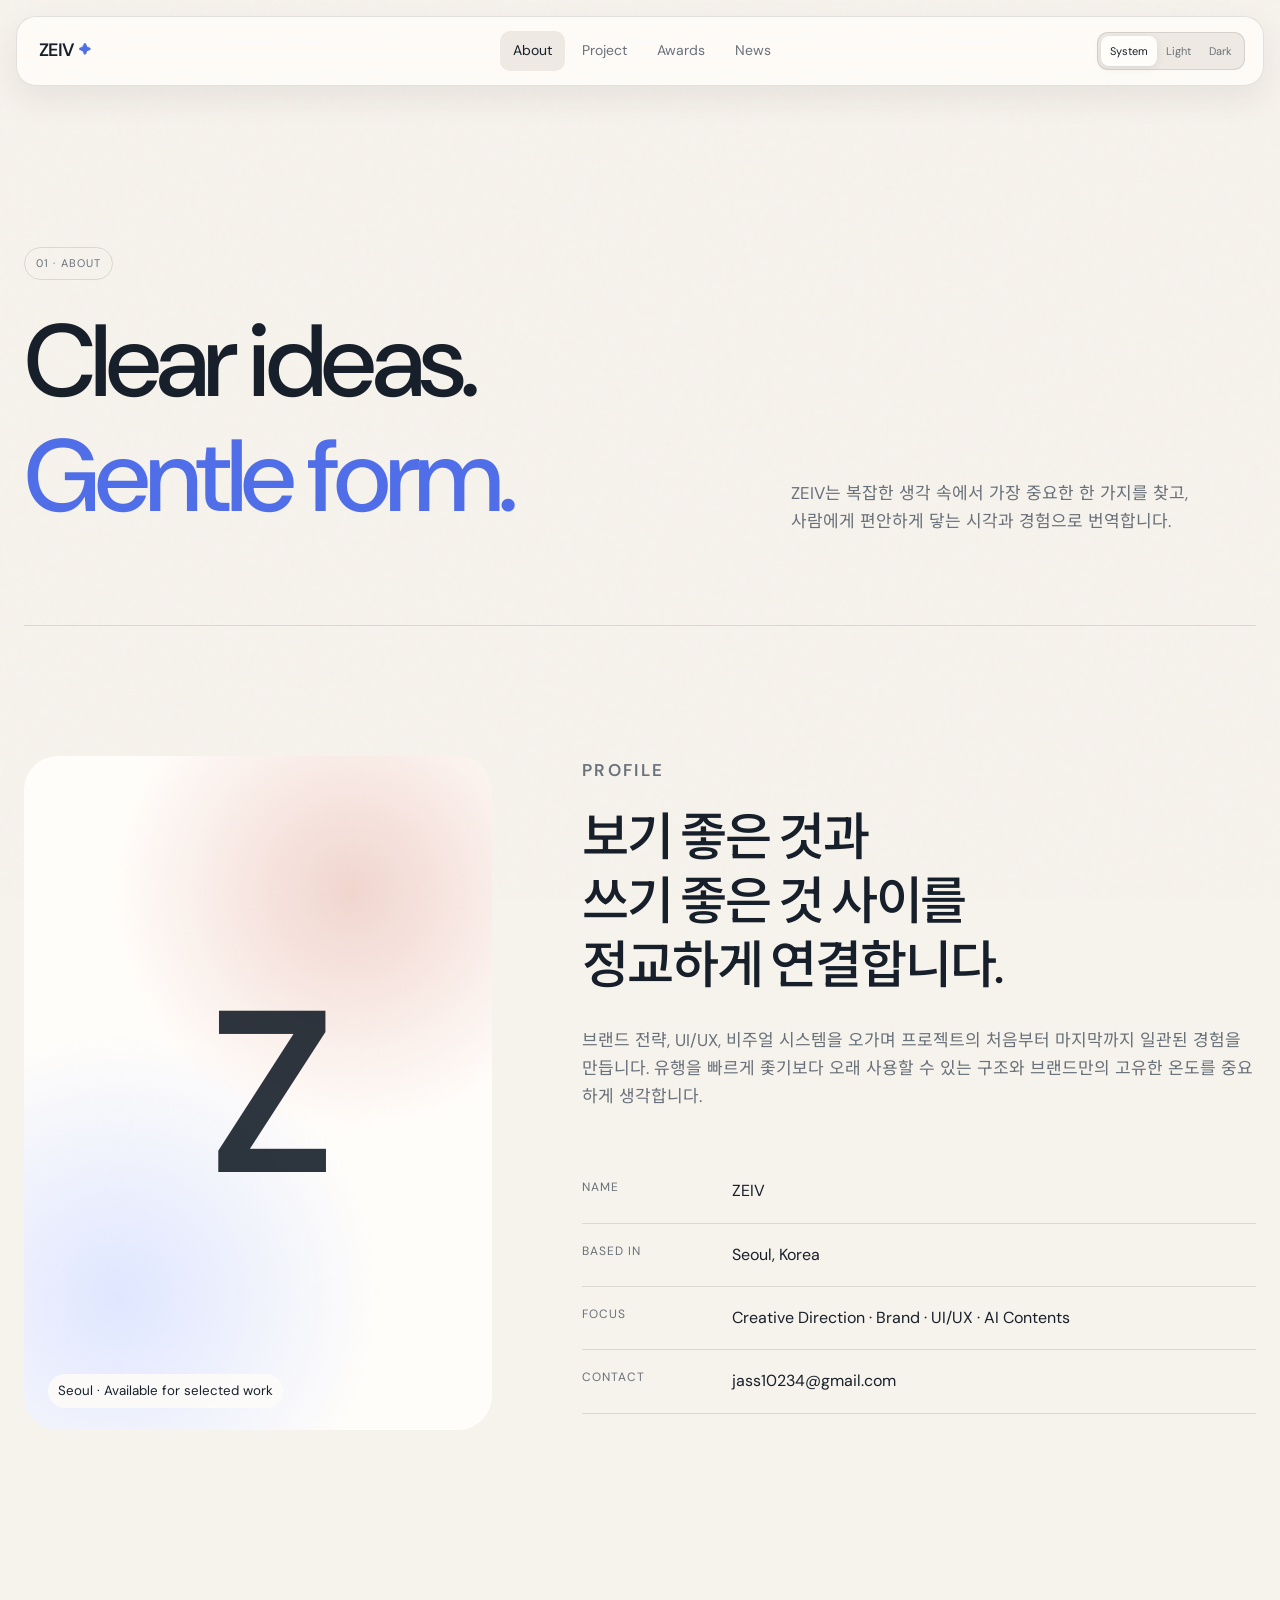
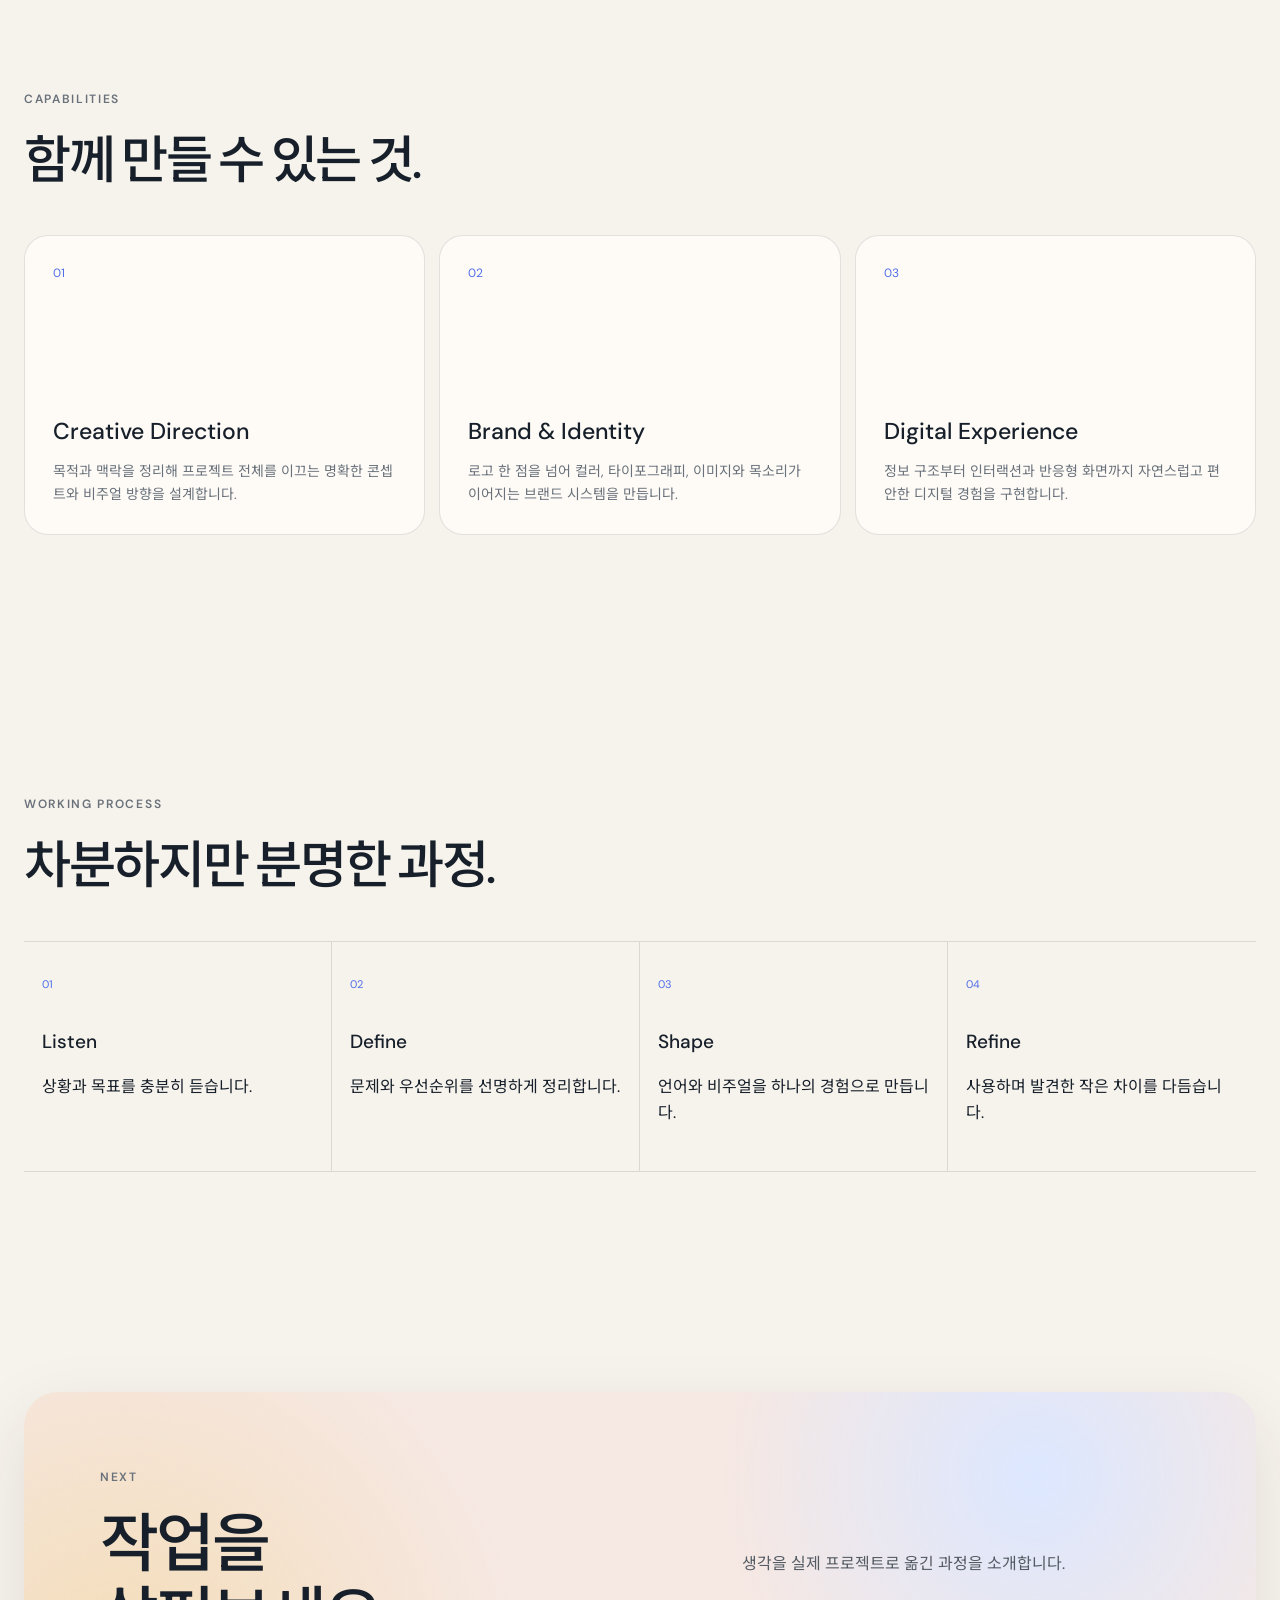
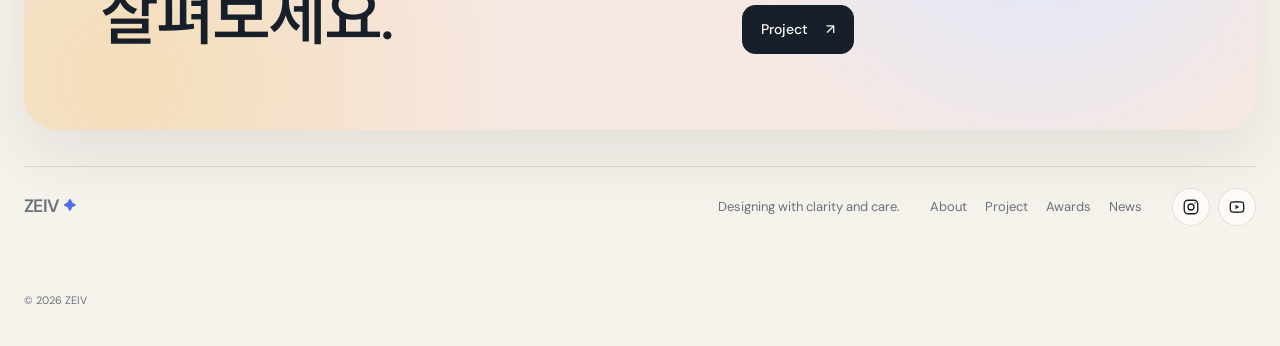
==== about.html @ 3ad91292 "Add social links to every footer" ====
<!doctype html>
<html lang="ko" data-theme="system">
<head>
  <meta charset="utf-8"><meta name="viewport" content="width=device-width, initial-scale=1">
  <meta name="description" content="ZEIV의 디자인 태도와 역량을 소개합니다."><meta name="theme-color" content="#f6f2ec">
  <title>About — ZEIV</title><link rel="stylesheet" href="style.css"><script src="script.js" defer></script>
</head>
<body data-page="about">
  <a class="skip-link" href="#main">본문으로 이동</a>
  <header class="site-header" data-header>
    <a class="brand" href="index.html" aria-label="ZEIV 홈">ZEIV<span>✦</span></a>
    <button class="menu-button" type="button" aria-label="메뉴 열기" aria-controls="site-nav" aria-expanded="false" data-menu-button><span></span><span></span></button>
    <nav class="site-nav" id="site-nav" aria-label="주요 메뉴" data-menu><a href="about.html" data-nav="about">About</a><a href="project.html" data-nav="project">Project</a><a href="awards.html" data-nav="awards">Awards</a><a href="news.html" data-nav="news">News</a></nav>
    <div class="theme-switcher" role="group" aria-label="화면 테마"><button type="button" data-theme-choice="system">System</button><button type="button" data-theme-choice="light">Light</button><button type="button" data-theme-choice="dark">Dark</button></div>
  </header>
  <main id="main">
    <section class="page-hero shell reveal">
      <div><span class="page-label">01 · About</span><h1>Clear ideas.<em>Gentle form.</em></h1></div>
      <p>ZEIV는 복잡한 생각 속에서 가장 중요한 한 가지를 찾고, 사람에게 편안하게 닿는 시각과 경험으로 번역합니다.</p>
    </section>

    <section class="section shell profile-layout">
      <div class="portrait-card reveal"><span class="portrait-mark">Z</span><small>Seoul · Available for selected work</small></div>
      <div class="body-copy reveal">
        <p class="eyebrow">Profile</p>
        <h2>보기 좋은 것과<br>쓰기 좋은 것 사이를<br>정교하게 연결합니다.</h2>
        <p>브랜드 전략, UI/UX, 비주얼 시스템을 오가며 프로젝트의 처음부터 마지막까지 일관된 경험을 만듭니다. 유행을 빠르게 좇기보다 오래 사용할 수 있는 구조와 브랜드만의 고유한 온도를 중요하게 생각합니다.</p>
        <dl class="fact-list">
          <div><dt>Name</dt><dd>ZEIV</dd></div>
          <div><dt>Based in</dt><dd>Seoul, Korea</dd></div>
          <div><dt>Focus</dt><dd>Creative Direction · Brand · UI/UX · AI Contents</dd></div>
          <div><dt>Contact</dt><dd><a href="mailto:jass10234@gmail.com">jass10234@gmail.com</a></dd></div>
        </dl>
      </div>
    </section>

    <section class="section shell">
      <div class="section-head reveal"><div><p class="eyebrow">Capabilities</p><h2>함께 만들 수 있는 것.</h2></div></div>
      <div class="capability-grid">
        <article class="info-card reveal"><span>01</span><h3>Creative Direction</h3><p>목적과 맥락을 정리해 프로젝트 전체를 이끄는 명확한 콘셉트와 비주얼 방향을 설계합니다.</p></article>
        <article class="info-card reveal"><span>02</span><h3>Brand & Identity</h3><p>로고 한 점을 넘어 컬러, 타이포그래피, 이미지와 목소리가 이어지는 브랜드 시스템을 만듭니다.</p></article>
        <article class="info-card reveal"><span>03</span><h3>Digital Experience</h3><p>정보 구조부터 인터랙션과 반응형 화면까지 자연스럽고 편안한 디지털 경험을 구현합니다.</p></article>
      </div>
    </section>

    <section class="section shell">
      <div class="section-head reveal"><div><p class="eyebrow">Working process</p><h2>차분하지만 분명한 과정.</h2></div></div>
      <div class="process-list reveal">
        <div><span>01</span><strong>Listen</strong><p>상황과 목표를 충분히 듣습니다.</p></div>
        <div><span>02</span><strong>Define</strong><p>문제와 우선순위를 선명하게 정리합니다.</p></div>
        <div><span>03</span><strong>Shape</strong><p>언어와 비주얼을 하나의 경험으로 만듭니다.</p></div>
        <div><span>04</span><strong>Refine</strong><p>사용하며 발견한 작은 차이를 다듬습니다.</p></div>
      </div>
    </section>

    <section class="contact shell reveal"><div><p class="eyebrow">Next</p><h2>작업을<br>살펴보세요.</h2></div><div class="contact-side"><p>생각을 실제 프로젝트로 옮긴 과정을 소개합니다.</p><a class="button button-dark" href="project.html">Project <span>↗</span></a></div></section>
  </main>
  <footer class="site-footer shell"><a class="brand" href="index.html">ZEIV<span>✦</span></a><p>Designing with clarity and care.</p><div><a href="about.html">About</a><a href="project.html">Project</a><a href="awards.html">Awards</a><a href="news.html">News</a></div><div class="footer-socials" aria-label="소셜 미디어"><a class="footer-social-link" href="https://www.instagram.com/pieces.of.busan/" target="_blank" rel="noopener noreferrer" aria-label="인스타그램 Pieces of Busan 새 탭에서 열기"><svg viewBox="0 0 24 24" aria-hidden="true"><rect x="3" y="3" width="18" height="18" rx="5"></rect><circle cx="12" cy="12" r="4"></circle><circle cx="17.5" cy="6.5" r="1" fill="currentColor" stroke="none"></circle></svg></a><a class="footer-social-link" href="https://www.youtube.com/@ZEIV-k8u" target="_blank" rel="noopener noreferrer" aria-label="유튜브 ZEIV 새 탭에서 열기"><svg viewBox="0 0 24 24" aria-hidden="true"><path d="M21 12c0-2.3-.2-4.1-.5-5-.2-.8-.9-1.4-1.7-1.6C17.3 5 12 5 12 5s-5.3 0-6.8.4C4.4 5.6 3.7 6.2 3.5 7 3.2 7.9 3 9.7 3 12s.2 4.1.5 5c.2.8.9 1.4 1.7 1.6C6.7 19 12 19 12 19s5.3 0 6.8-.4c.8-.2 1.5-.8 1.7-1.6.3-.9.5-2.7.5-5Z"></path><path d="m10 9 5 3-5 3V9Z" fill="currentColor" stroke="none"></path></svg></a></div><small>© <span data-year></span> ZEIV</small></footer>
</body>
</html>
---- style.css ----
@import url('https://fonts.googleapis.com/css2?family=DM+Sans:wght@400;500;600&family=Noto+Sans+KR:wght@300;400;500;600&display=swap');

:root {
  color-scheme: light;
  --bg: #f6f2ec;
  --surface: rgba(255, 253, 249, .82);
  --surface-solid: #fffdfa;
  --surface-soft: #eee9e2;
  --ink: #17202a;
  --muted: #69717a;
  --line: rgba(25, 32, 42, .12);
  --line-strong: rgba(25, 32, 42, .22);
  --accent: #4f6ee8;
  --accent-soft: #dfe6ff;
  --peach: #f1d5cf;
  --peach-soft: #faece6;
  --mint: #d9ebe1;
  --yellow: #f4e7be;
  --shadow: 0 24px 70px rgba(52, 45, 38, .10);
  --shadow-small: 0 12px 32px rgba(52, 45, 38, .08);
  --radius-xl: 34px;
  --radius-lg: 24px;
  --radius-md: 16px;
  --max: 1240px;
}

html[data-theme="dark"] {
  color-scheme: dark;
  --bg: #121519;
  --surface: rgba(29, 33, 38, .84);
  --surface-solid: #1c2025;
  --surface-soft: #252a30;
  --ink: #f3f1ec;
  --muted: #a5abb2;
  --line: rgba(255, 255, 255, .11);
  --line-strong: rgba(255, 255, 255, .22);
  --accent: #8fa5ff;
  --accent-soft: #29375f;
  --peach: #5b403d;
  --peach-soft: #362b2b;
  --mint: #293e36;
  --yellow: #443d28;
  --shadow: 0 26px 80px rgba(0, 0, 0, .28);
  --shadow-small: 0 12px 35px rgba(0, 0, 0, .22);
}

@media (prefers-color-scheme: dark) {
  html[data-theme="system"] {
    color-scheme: dark;
    --bg: #121519; --surface: rgba(29, 33, 38, .84); --surface-solid: #1c2025;
    --surface-soft: #252a30; --ink: #f3f1ec; --muted: #a5abb2;
    --line: rgba(255, 255, 255, .11); --line-strong: rgba(255, 255, 255, .22);
    --accent: #8fa5ff; --accent-soft: #29375f; --peach: #5b403d;
    --peach-soft: #362b2b; --mint: #293e36; --yellow: #443d28;
    --shadow: 0 26px 80px rgba(0, 0, 0, .28); --shadow-small: 0 12px 35px rgba(0, 0, 0, .22);
  }
}

* { box-sizing: border-box; }
html { scroll-behavior: smooth; }
body { margin: 0; background: var(--bg); color: var(--ink); font-family: "DM Sans", "Noto Sans KR", sans-serif; font-size: 16px; line-height: 1.65; transition: background .35s ease, color .35s ease; }
body::before { content: ""; position: fixed; inset: 0; pointer-events: none; opacity: .28; z-index: -1; background-image: url("data:image/svg+xml,%3Csvg viewBox='0 0 160 160' xmlns='http://www.w3.org/2000/svg'%3E%3Cfilter id='n'%3E%3CfeTurbulence type='fractalNoise' baseFrequency='.9' numOctaves='2' stitchTiles='stitch'/%3E%3C/filter%3E%3Crect width='100%25' height='100%25' filter='url(%23n)' opacity='.055'/%3E%3C/svg%3E"); }
a { color: inherit; text-decoration: none; }
button, input { font: inherit; }
img { display: block; max-width: 100%; }
.shell { width: min(calc(100% - 48px), var(--max)); margin-inline: auto; }
.skip-link { position: fixed; left: 16px; top: -80px; background: var(--ink); color: var(--bg); padding: 10px 16px; z-index: 1000; border-radius: 10px; }
.skip-link:focus { top: 16px; }

.site-header { width: min(calc(100% - 32px), 1360px); height: 70px; margin: 16px auto 0; padding: 0 18px 0 22px; position: sticky; top: 14px; z-index: 100; display: grid; grid-template-columns: 1fr auto 1fr; align-items: center; border: 1px solid var(--line); border-radius: 20px; background: var(--surface); backdrop-filter: blur(20px); box-shadow: var(--shadow-small); }
.brand { display: inline-flex; align-items: center; gap: 6px; width: fit-content; font-size: 18px; font-weight: 600; letter-spacing: -.04em; }
.brand span { color: var(--accent); font-size: 12px; }
.site-nav { display: flex; gap: 4px; }
.site-nav a { padding: 8px 13px; border-radius: 10px; color: var(--muted); font-size: 14px; transition: .2s ease; }
.site-nav a:hover, .site-nav a[aria-current="page"] { background: var(--surface-soft); color: var(--ink); }
.theme-switcher { justify-self: end; display: flex; padding: 3px; border: 1px solid var(--line); border-radius: 11px; background: var(--surface-soft); }
.theme-switcher button { border: 0; padding: 6px 9px; color: var(--muted); background: transparent; border-radius: 8px; font-size: 11px; cursor: pointer; }
.theme-switcher button[aria-pressed="true"] { color: var(--ink); background: var(--surface-solid); box-shadow: 0 2px 8px rgba(0,0,0,.08); }
.menu-button { display: none; border: 0; background: transparent; width: 38px; height: 38px; padding: 10px; cursor: pointer; }
.menu-button span { display: block; width: 100%; height: 1px; margin: 6px 0; background: var(--ink); }

.hero { min-height: 750px; display: grid; grid-template-columns: .9fr 1.1fr; gap: clamp(40px, 6vw, 90px); align-items: center; padding-block: 100px 88px; }
.kicker, .eyebrow { margin: 0 0 22px; color: var(--muted); font-size: 12px; font-weight: 600; letter-spacing: .14em; text-transform: uppercase; }
.kicker { display: flex; align-items: center; gap: 9px; }
.kicker span { width: 7px; height: 7px; border-radius: 50%; background: #73ad88; box-shadow: 0 0 0 5px rgba(115,173,136,.13); }
.hero h1 { margin: 0; font-size: clamp(46px, 5.2vw, 76px); font-weight: 500; line-height: 1.12; letter-spacing: -.055em; word-break: keep-all; }
.hero h1 em, blockquote em { color: var(--accent); font-style: normal; }
.hero-intro { max-width: 570px; margin: 30px 0 0; color: var(--muted); font-size: 17px; word-break: keep-all; }
.button-row { display: flex; gap: 10px; margin-top: 36px; flex-wrap: wrap; }
.button { min-height: 48px; display: inline-flex; align-items: center; justify-content: center; gap: 18px; padding: 12px 18px; border: 1px solid var(--line); border-radius: 13px; font-size: 14px; font-weight: 500; transition: transform .25s ease, background .25s ease, border-color .25s ease; }
.button:hover { transform: translateY(-2px); }
.button-primary, .button-dark { background: var(--ink); color: var(--bg); border-color: var(--ink); }
.button-quiet { background: var(--surface); }
.button-dark { color: var(--surface-solid); background: #17202a; }

.hero-art { min-height: 520px; position: relative; display: grid; place-items: center; border: 1px solid var(--line); overflow: hidden; border-radius: var(--radius-xl); background: radial-gradient(circle at 23% 68%, var(--yellow), transparent 36%), radial-gradient(circle at 83% 20%, var(--peach), transparent 38%), var(--surface-solid); box-shadow: var(--shadow); }
.hero-image-card { width: 80%; margin: 0; position: relative; z-index: 2; overflow: hidden; border: 7px solid rgba(255,255,255,.42); border-radius: 23px; box-shadow: 0 30px 70px rgba(62,50,45,.18); transform: rotate(-2.5deg); }
.hero-image-card img { width: 100%; aspect-ratio: 16/9; object-fit: cover; }
.soft-orb { position: absolute; border-radius: 50%; filter: blur(4px); }
.orb-one { width: 180px; height: 180px; left: -40px; top: 80px; background: var(--accent-soft); }
.orb-two { width: 140px; height: 140px; right: -20px; bottom: -20px; background: var(--mint); }
.floating-card { position: absolute; z-index: 3; padding: 14px; border: 1px solid rgba(255,255,255,.48); border-radius: 15px; background: rgba(255,255,255,.78); color: #17202a; backdrop-filter: blur(14px); box-shadow: 0 16px 32px rgba(47,42,39,.12); }
.floating-theme { left: 6%; top: 9%; width: 142px; }
.floating-theme span { display: block; margin-bottom: 9px; font-size: 12px; font-weight: 600; }
.floating-theme i { display: block; height: 5px; margin: 6px 0; border-radius: 9px; background: #dce2e8; }
.floating-theme i:nth-of-type(2) { width: 75%; background: #9bacee; }
.floating-note { right: 5%; bottom: 12%; }
.floating-note small { display: block; color: #69717a; font-size: 9px; }
.floating-note strong { font-size: 13px; }
.art-caption { position: absolute; z-index: 3; left: 6%; bottom: 6%; display: flex; gap: 10px; align-items: flex-start; color: #17202a; }
.art-caption span { width: 26px; height: 26px; display: grid; place-items: center; border-radius: 50%; background: rgba(255,255,255,.8); font-size: 10px; }
.art-caption p { margin: 0; font-size: 11px; line-height: 1.4; }

.marquee { overflow: hidden; padding: 18px 0; border-block: 1px solid var(--line); color: var(--muted); white-space: nowrap; }
.marquee div { width: max-content; animation: drift 28s linear infinite; font-size: 13px; letter-spacing: .08em; text-transform: uppercase; }
.marquee i { padding: 0 22px; color: var(--accent); font-style: normal; }
@keyframes drift { to { transform: translateX(-50%); } }

.section { padding-block: 130px; }
.section-head { display: flex; justify-content: space-between; align-items: flex-end; gap: 30px; margin-bottom: 46px; }
.section-head h2, .contact h2, .page-hero h1 { margin: 0; font-weight: 500; letter-spacing: -.045em; line-height: 1.13; }
.section-head h2 { font-size: clamp(34px, 4vw, 54px); }
.text-link { padding-bottom: 6px; border-bottom: 1px solid var(--line-strong); color: var(--muted); font-size: 14px; }
.text-link span { padding-left: 12px; color: var(--ink); }
.work-grid { display: grid; grid-template-columns: 1.15fr .85fr; gap: 20px; }
.work-card { min-width: 0; padding: 10px; border: 1px solid var(--line); border-radius: 28px; background: var(--surface); transition: transform .35s ease, box-shadow .35s ease; }
.work-card:hover { transform: translateY(-5px); box-shadow: var(--shadow); }
.work-image { min-height: 360px; display: grid; place-items: center; overflow: hidden; border-radius: 20px; }
.image-peach { background: linear-gradient(145deg, var(--peach-soft), var(--yellow)); }
.image-blue { background: linear-gradient(145deg, var(--accent-soft), var(--mint)); }
.work-image img { width: 80%; border-radius: 16px; box-shadow: 0 24px 60px rgba(46,47,55,.18); transition: transform .55s ease; }
.work-card:hover img { transform: scale(1.025) rotate(.4deg); }
.work-card:not(.work-card-large) .work-image img { width: 73%; aspect-ratio: 4/5; object-fit: cover; object-position: top; }
.work-meta { min-height: 180px; padding: 24px 18px 16px; display: flex; align-items: flex-start; justify-content: space-between; gap: 20px; }
.pill { display: inline-flex; padding: 4px 9px; border: 1px solid var(--line); border-radius: 999px; color: var(--muted); font-size: 10px; letter-spacing: .06em; text-transform: uppercase; }
.work-meta h3 { margin: 15px 0 7px; font-size: 24px; font-weight: 500; letter-spacing: -.025em; }
.work-meta p { max-width: 450px; margin: 0; color: var(--muted); font-size: 14px; }
.round-arrow { flex: 0 0 38px; height: 38px; display: grid; place-items: center; border: 1px solid var(--line); border-radius: 50%; }
.project-entry-link { min-height: 150px; margin-top: 20px; padding: 26px 28px; display: grid; grid-template-columns: 50px 1fr auto; align-items: center; gap: 22px; border: 1px solid var(--line); border-radius: var(--radius-lg); background: linear-gradient(105deg, var(--surface), var(--peach-soft)); transition: transform .3s ease, box-shadow .3s ease; }
.project-entry-link:hover { transform: translateY(-4px); box-shadow: var(--shadow-small); }
.project-entry-number { color: var(--accent); font-size: 12px; }
.project-entry-link h3 { margin: 10px 0 4px; font-size: 27px; font-weight: 500; letter-spacing: -.03em; }
.project-entry-link p { margin: 0; color: var(--muted); font-size: 13px; }

.philosophy-block { display: grid; grid-template-columns: 1fr 1fr; gap: 8vw; border-top: 1px solid var(--line); }
.quote blockquote { margin: 0; font-size: clamp(31px, 3.7vw, 52px); line-height: 1.3; letter-spacing: -.045em; word-break: keep-all; }
.principles article { display: grid; grid-template-columns: 44px 1fr; gap: 14px; padding: 24px 0; border-bottom: 1px solid var(--line); }
.principles article:first-child { border-top: 1px solid var(--line); }
.principles span { color: var(--accent); font-size: 12px; }
.principles h3 { margin: 0 0 4px; font-size: 18px; font-weight: 500; }
.principles p { margin: 0; color: var(--muted); font-size: 14px; }
.snapshots { padding-top: 40px; }
.snapshot-grid { display: grid; grid-template-columns: 1fr 1fr; gap: 14px; }
.snapshot-card { min-height: 210px; display: grid; grid-template-columns: auto 1fr auto; align-items: end; gap: 24px; padding: 28px; border: 1px solid var(--line); border-radius: var(--radius-lg); background: var(--surface); transition: background .25s ease, transform .25s ease; }
.snapshot-card:hover { background: var(--surface-solid); transform: translateY(-3px); }
.snapshot-index { width: 44px; height: 44px; display: grid; place-items: center; align-self: start; border-radius: 50%; background: var(--accent-soft); color: var(--accent); font-weight: 600; }
.snapshot-card p { margin: 0 0 5px; color: var(--muted); font-size: 12px; }
.snapshot-card h3 { margin: 0; font-size: 21px; font-weight: 500; word-break: keep-all; }
.contact { margin-top: 90px; margin-bottom: 36px; padding: clamp(38px, 6vw, 76px); display: grid; grid-template-columns: 1.15fr .85fr; align-items: end; gap: 50px; border-radius: var(--radius-xl); color: #17202a; background: radial-gradient(circle at 82% 25%, #dce7ff, transparent 30%), radial-gradient(circle at 8% 85%, #f4ddb8, transparent 34%), #f6e8e3; box-shadow: var(--shadow); }
.contact h2 { font-size: clamp(43px, 5vw, 70px); }
.contact-side p { max-width: 430px; margin: 0 0 28px; color: #545b63; }

.site-footer { min-height: 180px; display: grid; grid-template-columns: 1fr auto auto auto; align-items: center; gap: 30px; border-top: 1px solid var(--line); color: var(--muted); font-size: 13px; }
.site-footer > div { display: flex; gap: 18px; }
.site-footer .footer-socials { gap: 8px; }
.footer-social-link { width: 38px; height: 38px; display: inline-grid; place-items: center; border: 1px solid var(--line); border-radius: 50%; color: var(--ink); background: var(--surface); transition: color .2s ease, background .2s ease, border-color .2s ease, transform .2s ease; }
.footer-social-link svg { width: 18px; height: 18px; fill: none; stroke: currentColor; stroke-width: 1.8; stroke-linecap: round; stroke-linejoin: round; }
.footer-social-link:hover { color: #fff; background: var(--accent); border-color: var(--accent); transform: translateY(-2px); }
.footer-social-link:focus-visible { outline: 2px solid var(--accent); outline-offset: 3px; }
.site-footer small { grid-column: 1/-1; padding-bottom: 20px; }

/* Inner pages */
.page-hero { min-height: 540px; padding-block: 135px 90px; display: grid; grid-template-columns: 1.2fr .8fr; gap: 70px; align-items: end; border-bottom: 1px solid var(--line); }
.page-hero h1 { font-size: clamp(58px, 8vw, 112px); }
.page-hero h1 em { display: block; color: var(--accent); font-style: normal; }
.page-hero > p { max-width: 480px; margin: 0; color: var(--muted); font-size: 17px; word-break: keep-all; }
.page-label { display: inline-flex; margin-bottom: 24px; padding: 6px 11px; border: 1px solid var(--line); border-radius: 999px; color: var(--muted); font-size: 11px; text-transform: uppercase; letter-spacing: .1em; }
.profile-layout { display: grid; grid-template-columns: .82fr 1.18fr; gap: 7vw; }
.portrait-card { min-height: 520px; position: relative; display: grid; place-items: center; overflow: hidden; border-radius: var(--radius-xl); background: radial-gradient(circle at 70% 20%, var(--peach), transparent 38%), radial-gradient(circle at 20% 80%, var(--accent-soft), transparent 40%), var(--surface-solid); }
.portrait-mark { font-size: clamp(120px, 18vw, 240px); font-weight: 600; letter-spacing: -.12em; color: var(--ink); opacity: .9; }
.portrait-card small { position: absolute; left: 24px; bottom: 22px; padding: 6px 10px; border-radius: 999px; background: var(--surface); }
.body-copy h2 { margin: 0 0 28px; font-size: clamp(33px, 4vw, 54px); font-weight: 500; line-height: 1.25; letter-spacing: -.04em; word-break: keep-all; }
.body-copy > p { color: var(--muted); font-size: 17px; }
.fact-list { margin-top: 50px; }
.fact-list > div { display: grid; grid-template-columns: 150px 1fr; padding: 18px 0; border-bottom: 1px solid var(--line); }
.fact-list dt { color: var(--muted); font-size: 12px; text-transform: uppercase; letter-spacing: .08em; }
.fact-list dd { margin: 0; }
.capability-grid { display: grid; grid-template-columns: repeat(3, 1fr); gap: 14px; }
.info-card { min-height: 300px; padding: 28px; display: flex; flex-direction: column; border: 1px solid var(--line); border-radius: var(--radius-lg); background: var(--surface); }
.info-card > span { color: var(--accent); font-size: 12px; }
.info-card h3 { margin: auto 0 9px; font-size: 23px; font-weight: 500; }
.info-card p { margin: 0; color: var(--muted); font-size: 14px; }
.process-list { display: grid; grid-template-columns: repeat(4, 1fr); border-block: 1px solid var(--line); }
.process-list div { padding: 28px 18px; border-right: 1px solid var(--line); }
.process-list div:last-child { border: 0; }
.process-list span { color: var(--accent); font-size: 11px; }
.process-list strong { display: block; margin-top: 30px; font-size: 19px; font-weight: 500; }

.filter-bar { display: flex; gap: 8px; padding-top: 35px; }
.filter-button { padding: 9px 14px; border: 1px solid var(--line); border-radius: 999px; color: var(--muted); background: transparent; cursor: pointer; }
.filter-button.active { color: var(--surface-solid); background: var(--ink); }
.project-index-section { padding-top: 95px; }
.project-index-heading { display: grid; grid-template-columns: 1fr auto; align-items: end; gap: 30px; margin-bottom: 32px; }
.project-index-heading h2 { margin: 0; font-size: clamp(34px, 4vw, 54px); font-weight: 500; line-height: 1.13; letter-spacing: -.045em; }
.project-index-heading > p { max-width: 320px; margin: 0; color: var(--muted); font-size: 14px; }
.project-index-list { border-top: 1px solid var(--line); }
.project-index-item { border-bottom: 1px solid var(--line); scroll-margin-top: 115px; }
.project-index-toggle { width: 100%; min-height: 126px; padding: 22px 0; display: grid; grid-template-columns: 80px 1fr 44px; align-items: center; gap: 20px; border: 0; color: var(--ink); background: transparent; text-align: left; cursor: pointer; }
.project-index-no { color: var(--accent); font-size: 12px; }
.project-index-title small { display: block; margin-bottom: 5px; color: var(--muted); font-size: 10px; font-weight: 500; letter-spacing: .08em; text-transform: uppercase; }
.project-index-title strong { font-size: clamp(29px, 4vw, 46px); font-weight: 500; letter-spacing: -.04em; }
.project-index-icon { width: 40px; height: 40px; position: relative; border: 1px solid var(--line); border-radius: 50%; transition: background .25s ease, transform .35s ease; }
.project-index-icon::before, .project-index-icon::after { content: ""; position: absolute; left: 50%; top: 50%; width: 12px; height: 1px; background: currentColor; transform: translate(-50%, -50%); }
.project-index-icon::after { transform: translate(-50%, -50%) rotate(90deg); transition: transform .25s ease; }
.project-index-toggle:hover .project-index-icon { background: var(--surface-soft); }
.project-index-toggle[aria-expanded="true"] .project-index-icon { transform: rotate(180deg); background: var(--ink); color: var(--bg); }
.project-index-toggle[aria-expanded="true"] .project-index-icon::after { transform: translate(-50%, -50%) rotate(0); }
.project-toc { margin: 0 0 28px 80px; padding: 28px; border: 1px solid var(--line); border-radius: var(--radius-lg); background: var(--surface); }
.project-toc[hidden] { display: none; }
.project-toc > p { margin: 0 0 16px; color: var(--muted); font-size: 10px; font-weight: 600; letter-spacing: .12em; text-transform: uppercase; }
.project-toc ol { margin: 0; padding: 0; list-style: none; }
.project-toc li { min-height: 64px; display: grid; grid-template-columns: 54px 1fr; align-items: center; gap: 12px; border-top: 1px solid var(--line); }
.project-toc li span { color: var(--accent); font-size: 11px; }
.project-toc li strong { font-size: 16px; font-weight: 500; word-break: keep-all; }
.project-list { display: grid; gap: 90px; }
.project-case { display: grid; grid-template-columns: 1.15fr .85fr; gap: 5vw; scroll-margin-top: 120px; }
.case-visual { min-height: 520px; display: grid; place-items: center; overflow: hidden; border-radius: var(--radius-xl); background: linear-gradient(145deg, var(--peach-soft), var(--yellow)); }
.case-visual.blue { background: linear-gradient(145deg, var(--accent-soft), var(--mint)); }
.case-visual img { width: 80%; border-radius: 18px; box-shadow: var(--shadow); }
.case-visual.tall img { width: 62%; aspect-ratio: 4/5; object-fit: cover; object-position: top; }
.case-copy { padding-block: 24px; }
.case-copy h2 { margin: 12px 0 16px; font-size: clamp(35px, 4vw, 53px); font-weight: 500; line-height: 1.12; letter-spacing: -.04em; }
.case-copy > p { color: var(--muted); }
.case-details { margin: 38px 0 0; }
.case-details div { display: grid; grid-template-columns: 110px 1fr; padding: 14px 0; border-top: 1px solid var(--line); }
.case-details dt { color: var(--muted); font-size: 12px; }
.case-details dd { margin: 0; font-size: 14px; }
.project-case[hidden] { display: none; }

.record-list { border-top: 1px solid var(--line); }
.record-row { min-height: 116px; display: grid; grid-template-columns: 100px 1fr auto; gap: 30px; align-items: center; border-bottom: 1px solid var(--line); }
.record-row time, .record-row > span { color: var(--muted); font-size: 12px; }
.record-row h3 { margin: 0 0 4px; font-size: 21px; font-weight: 500; }
.record-row p { margin: 0; color: var(--muted); font-size: 13px; }
.honest-note { margin-top: 28px; padding: 20px 22px; border-radius: var(--radius-md); background: var(--yellow); color: var(--ink); font-size: 13px; }
.news-feature { display: grid; grid-template-columns: 1fr 1fr; min-height: 480px; overflow: hidden; border: 1px solid var(--line); border-radius: var(--radius-xl); background: var(--surface); }
.news-feature-image { display: grid; place-items: center; background: linear-gradient(145deg, var(--peach-soft), var(--accent-soft)); }
.news-feature-image img { width: 76%; border-radius: 15px; box-shadow: var(--shadow); }
.news-feature-copy { padding: clamp(35px, 6vw, 70px); display: flex; flex-direction: column; justify-content: center; }
.news-feature-copy h2 { margin: 16px 0; font-size: clamp(34px, 4vw, 54px); font-weight: 500; line-height: 1.18; letter-spacing: -.04em; word-break: keep-all; }
.news-feature-copy p { color: var(--muted); }
.journal-grid { display: grid; grid-template-columns: repeat(3, 1fr); gap: 14px; }
.journal-card { min-height: 260px; padding: 25px; display: flex; flex-direction: column; border: 1px solid var(--line); border-radius: var(--radius-lg); background: var(--surface); }
.journal-card time { color: var(--muted); font-size: 11px; }
.journal-card h3 { margin: auto 0 8px; font-size: 21px; font-weight: 500; line-height: 1.35; }
.journal-card p { margin: 0; color: var(--muted); font-size: 13px; }

.reveal { opacity: 0; transform: translateY(18px); transition: opacity .7s ease, transform .7s cubic-bezier(.2,.7,.2,1); }
.reveal.is-visible { opacity: 1; transform: none; }
@media (prefers-reduced-motion: reduce) { *, *::before, *::after { scroll-behavior: auto !important; animation-duration: .01ms !important; animation-iteration-count: 1 !important; transition-duration: .01ms !important; } .reveal { opacity: 1; transform: none; } }

@media (max-width: 900px) {
  .site-header { grid-template-columns: 1fr auto auto; }
  .menu-button { display: block; order: 2; }
  .theme-switcher { order: 1; }
  .site-nav { position: absolute; left: 0; right: 0; top: calc(100% + 8px); display: none; flex-direction: column; padding: 10px; border: 1px solid var(--line); border-radius: 17px; background: var(--surface-solid); box-shadow: var(--shadow-small); }
  .site-nav.is-open { display: flex; }
  .hero, .page-hero, .profile-layout, .project-case, .contact { grid-template-columns: 1fr; }
  .hero { padding-top: 80px; }
  .hero-art { min-height: 500px; }
  .page-hero { min-height: 480px; }
  .work-grid, .philosophy-block { grid-template-columns: 1fr; }
  .work-card:not(.work-card-large) .work-image img { width: 60%; }
  .capability-grid, .journal-grid { grid-template-columns: 1fr 1fr; }
  .process-list { grid-template-columns: 1fr 1fr; }
  .process-list div:nth-child(2) { border-right: 0; }
  .process-list div:nth-child(-n+2) { border-bottom: 1px solid var(--line); }
  .news-feature { grid-template-columns: 1fr; }
  .news-feature-image { min-height: 340px; }
  .project-index-heading { grid-template-columns: 1fr; align-items: start; }
}

@media (max-width: 620px) {
  .shell { width: min(calc(100% - 28px), var(--max)); }
  .site-header { width: calc(100% - 20px); margin-top: 10px; padding-inline: 14px; }
  .theme-switcher button { width: 30px; height: 30px; padding: 0; overflow: hidden; text-indent: -100px; position: relative; }
  .theme-switcher button::after { content: "A"; position: absolute; inset: 0; display: grid; place-items: center; text-indent: 0; font-size: 10px; }
  .theme-switcher button[data-theme-choice="system"]::after { content: "◐"; }
  .theme-switcher button[data-theme-choice="light"]::after { content: "☼"; }
  .theme-switcher button[data-theme-choice="dark"]::after { content: "☾"; }
  .hero { min-height: auto; padding-block: 80px 60px; }
  .hero h1 { font-size: 44px; }
  .hero-art { min-height: 370px; }
  .hero-image-card { width: 90%; }
  .floating-theme { width: 116px; left: 3%; top: 5%; }
  .floating-note { right: 3%; bottom: 7%; }
  .art-caption { display: none; }
  .section { padding-block: 88px; }
  .section-head { align-items: flex-start; flex-direction: column; margin-bottom: 30px; }
  .work-image { min-height: 270px; }
  .work-meta { min-height: 160px; }
  .project-entry-link { grid-template-columns: 35px 1fr auto; padding: 22px 18px; }
  .project-entry-link p { display: none; }
  .snapshot-grid, .capability-grid, .journal-grid { grid-template-columns: 1fr; }
  .snapshot-card { min-height: 170px; }
  .contact { margin-top: 40px; padding: 36px 25px; }
  .site-footer { grid-template-columns: 1fr; padding-block: 50px 20px; gap: 14px; }
  .site-footer .footer-socials { margin-top: 4px; }
  .site-footer small { grid-column: auto; }
  .page-hero { padding-block: 100px 70px; gap: 30px; }
  .page-hero h1 { font-size: 58px; }
  .project-index-section { padding-top: 70px; }
  .project-index-toggle { grid-template-columns: 38px 1fr 40px; min-height: 108px; gap: 12px; }
  .project-toc { margin-left: 0; padding: 20px; }
  .project-toc li { min-height: 58px; grid-template-columns: 38px 1fr; }
  .fact-list > div { grid-template-columns: 100px 1fr; }
  .process-list { grid-template-columns: 1fr; }
  .process-list div, .process-list div:nth-child(2) { border-right: 0; border-bottom: 1px solid var(--line); }
  .case-visual { min-height: 360px; }
  .record-row { grid-template-columns: 70px 1fr; padding-block: 20px; }
  .record-row > span { grid-column: 2; }
}

/* Tourism report */
.report-site-header { grid-template-columns: 1fr auto 1fr; }
.report-header-actions { justify-self: end; display: flex; align-items: center; gap: 8px; }
.login-mini { min-width: 68px; height: 34px; padding: 0 14px; border: 1px solid var(--line); border-radius: 10px; color: var(--ink); background: var(--surface-solid); font-size: 11px; letter-spacing: .06em; text-transform: uppercase; cursor: pointer; transition: color .2s ease, background .2s ease, border-color .2s ease; }
.login-mini:hover { color: var(--surface-solid); background: var(--accent); border-color: var(--accent); }
.report-page-hero { min-height: 610px; }
.report-page-hero h1 { max-width: 850px; font-size: clamp(56px, 8.4vw, 118px); }
.report-hero-copy > p { max-width: 470px; margin: 0 0 36px; color: var(--muted); font-size: 17px; word-break: keep-all; }
.report-hero-copy dl { margin: 0; border-top: 1px solid var(--line); }
.report-hero-copy dl div { display: grid; grid-template-columns: 90px 1fr; gap: 18px; padding: 13px 0; border-bottom: 1px solid var(--line); }
.report-hero-copy dt { color: var(--muted); font-size: 10px; letter-spacing: .1em; text-transform: uppercase; }
.report-hero-copy dd { margin: 0; font-size: 13px; }
.destination-section { padding-top: 110px; }
.destination-heading > p { max-width: 410px; margin: 0; color: var(--muted); font-size: 14px; word-break: keep-all; }
.destination-heading h2 { margin: 0; font-size: clamp(37px, 4.8vw, 64px); font-weight: 500; letter-spacing: -.05em; }
.destination-filters { display: flex; flex-wrap: wrap; gap: 8px; margin-bottom: 26px; }
.destination-filter { min-height: 39px; padding: 8px 15px; border: 1px solid var(--line); border-radius: 999px; color: var(--muted); background: transparent; font-size: 12px; cursor: pointer; transition: color .2s ease, background .2s ease, border-color .2s ease, transform .2s ease; }
.destination-filter:hover { color: #fff; background: var(--accent); border-color: var(--accent); transform: translateY(-2px); }
.destination-filter.is-active { color: var(--surface-solid); background: var(--ink); border-color: var(--ink); }
.destination-filter.is-active:hover { background: var(--accent); border-color: var(--accent); }
.destination-grid { display: grid; grid-template-columns: repeat(3, 1fr); gap: 14px; }
.destination-card { min-width: 0; padding: 9px; overflow: hidden; border: 1px solid var(--line); border-radius: 27px; color: var(--ink); background: var(--surface); text-align: left; cursor: pointer; transition: transform .32s ease, box-shadow .32s ease, border-color .25s ease; }
.destination-card:hover { transform: translateY(-7px); border-color: var(--line-strong); box-shadow: var(--shadow); }
.destination-card[hidden] { display: none; }
.destination-image { min-height: 410px; position: relative; display: block; overflow: hidden; border-radius: 20px; background: var(--surface-soft); }
.destination-image::after { content: ""; position: absolute; inset: 45% 0 0; background: linear-gradient(transparent, rgba(9, 15, 22, .42)); pointer-events: none; }
.destination-image img { width: 100%; height: 100%; position: absolute; inset: 0; object-fit: cover; transition: transform .55s cubic-bezier(.2,.7,.2,1), filter .4s ease; }
.destination-card:hover .destination-image img { transform: scale(1.045); filter: saturate(1.05); }
.destination-open { position: absolute; z-index: 2; right: 14px; bottom: 14px; display: inline-flex; align-items: center; gap: 10px; padding: 8px 9px 8px 13px; border: 1px solid rgba(255,255,255,.5); border-radius: 999px; color: #17202a; background: rgba(255,255,255,.86); backdrop-filter: blur(12px); font-size: 10px; letter-spacing: .08em; text-transform: uppercase; }
.destination-open i { width: 27px; height: 27px; display: grid; place-items: center; border-radius: 50%; color: #fff; background: #17202a; font-style: normal; }
.destination-meta { min-height: 112px; display: flex; justify-content: space-between; align-items: flex-end; gap: 18px; padding: 18px 13px 12px; }
.destination-meta small { display: block; margin-bottom: 7px; color: var(--muted); font-size: 9px; font-weight: 500; letter-spacing: .1em; text-transform: uppercase; }
.destination-meta strong { display: block; font-size: 21px; font-weight: 500; letter-spacing: -.035em; word-break: keep-all; }
.destination-area { flex: 0 0 auto; padding: 5px 9px; border: 1px solid var(--line); border-radius: 999px; color: var(--muted); font-size: 10px; }
.report-note { margin-bottom: 55px; padding: 23px 26px; display: grid; grid-template-columns: 140px 1fr; gap: 30px; border-block: 1px solid var(--line); }
.report-note > span { color: var(--accent); font-size: 10px; font-weight: 600; letter-spacing: .12em; text-transform: uppercase; }
.report-note p { max-width: 850px; margin: 0; color: var(--muted); font-size: 13px; word-break: keep-all; }

body.modal-open { overflow: hidden; }
.tourism-dialog { --popup-bg: #f6f2ec; --popup-panel: #fffdfa; --popup-nav: #eee9e2; width: min(1240px, calc(100% - 56px)); max-width: none; height: min(820px, calc(100dvh - 56px)); max-height: none; margin: auto; padding: 0; position: fixed; inset: 0; overflow: hidden; border: 1px solid rgba(255,255,255,.3); border-radius: 31px; color: var(--ink); background: var(--popup-panel); box-shadow: 0 35px 100px rgba(10, 15, 20, .28); opacity: 0; transform: translateY(18px) scale(.985); transition: opacity .24s ease, transform .38s cubic-bezier(.2,.8,.2,1); outline: none; }
.tourism-dialog[open] { display: block; }
.tourism-dialog.is-open { opacity: 1; transform: none; }
.tourism-dialog::backdrop { background: rgba(15, 19, 24, .62); backdrop-filter: blur(10px); }
html[data-theme="dark"] .tourism-dialog { --popup-bg: #121519; --popup-panel: #1c2025; --popup-nav: #252a30; }
@media (prefers-color-scheme: dark) {
  html[data-theme="system"] .tourism-dialog { --popup-bg: #121519; --popup-panel: #1c2025; --popup-nav: #252a30; }
}
.tourism-modal-close { width: 42px; height: 42px; position: absolute; z-index: 5; right: 18px; top: 18px; border: 1px solid var(--line); border-radius: 50%; color: var(--ink); background: var(--surface-solid); cursor: pointer; transition: color .2s ease, background .2s ease, transform .2s ease; }
.tourism-modal-close:hover { color: #fff; background: var(--accent); transform: rotate(5deg); }
.tourism-modal-close span { width: 15px; height: 1px; position: absolute; left: 50%; top: 50%; background: currentColor; transform: translate(-50%, -50%) rotate(45deg); }
.tourism-modal-close span:last-child { transform: translate(-50%, -50%) rotate(-45deg); }
.tourism-modal-layout { height: 100%; display: grid; grid-template-columns: 245px minmax(0, 1fr); }
.tourism-modal-nav { padding: 32px 24px 25px; display: flex; flex-direction: column; border-right: 1px solid var(--line); background: var(--popup-nav); }
.tourism-nav-head small { display: block; margin-bottom: 5px; color: var(--muted); font-size: 9px; font-weight: 600; letter-spacing: .11em; text-transform: uppercase; }
.tourism-nav-head strong { font-size: 15px; font-weight: 500; }
.tourism-modal-nav nav { display: grid; gap: 7px; margin-top: 76px; }
.tourism-modal-nav nav button { width: 100%; min-height: 48px; padding: 0 13px; display: grid; grid-template-columns: 30px 1fr; align-items: center; border: 1px solid transparent; border-radius: 12px; color: var(--muted); background: transparent; text-align: left; font-size: 12px; cursor: pointer; transition: color .2s ease, background .2s ease, border-color .2s ease, transform .2s ease; }
.tourism-modal-nav nav button span { color: inherit; font-size: 9px; }
.tourism-modal-nav nav button:hover { color: var(--ink); background: var(--surface-solid); border-color: var(--line); transform: translateX(3px); }
.tourism-modal-nav nav button.is-active { color: #fff; background: var(--accent); border-color: var(--accent); }
.tourism-modal-nav > p { margin: auto 0 0; color: var(--muted); font-size: 8px; line-height: 1.6; letter-spacing: .14em; }
.tourism-modal-content { overflow-y: auto; scroll-behavior: smooth; background: var(--popup-bg); scrollbar-width: thin; scrollbar-color: var(--line-strong) transparent; }
.tourism-overview, .tourism-detail-section { scroll-margin-top: 28px; }
.tourism-overview { min-height: 100%; padding: clamp(46px, 6vw, 78px) clamp(30px, 6vw, 80px) 72px; }
.tourism-title-row { display: grid; grid-template-columns: 1fr auto; align-items: start; gap: 35px; }
.tourism-kicker { margin: 0 0 13px; color: var(--accent); font-size: 10px; font-weight: 600; letter-spacing: .13em; text-transform: uppercase; }
.tourism-title-row h2 { margin: 0; font-size: clamp(40px, 5.4vw, 75px); font-weight: 500; line-height: 1.05; letter-spacing: -.06em; word-break: keep-all; }
.tourism-subtitle { max-width: 560px; margin: 18px 0 0; color: var(--muted); font-size: 15px; word-break: keep-all; }
.tourism-location { margin-right: 30px; padding: 7px 11px; border: 1px solid var(--line); border-radius: 999px; color: var(--muted); background: rgba(255,255,255,.4); font-size: 10px; }
.tourism-gallery { position: relative; margin: 42px 0 0; user-select: none; }
.tourism-gallery-viewport { min-height: 390px; position: relative; overflow: hidden; border-radius: 23px; background: var(--surface-soft); box-shadow: var(--shadow-small); cursor: grab; touch-action: pan-y; outline: none; }
.tourism-gallery-viewport:focus-visible { box-shadow: 0 0 0 3px var(--accent), var(--shadow-small); }
.tourism-gallery-viewport.is-dragging { cursor: grabbing; }
.tourism-gallery-track { height: 390px; display: flex; transform: translate3d(0,0,0); transition: transform .48s cubic-bezier(.2,.75,.2,1); will-change: transform; }
.tourism-gallery-track.is-dragging { transition: none; }
.tourism-gallery-slide { min-width: 100%; height: 100%; position: relative; overflow: hidden; }
.tourism-gallery-slide img { width: 100%; height: 100%; object-fit: cover; pointer-events: none; }
.tourism-gallery-slide figcaption { position: absolute; right: 14px; bottom: 14px; max-width: calc(100% - 28px); padding: 7px 10px; border-radius: 999px; color: #17202a; background: rgba(255,255,255,.88); backdrop-filter: blur(10px); font-size: 9px; white-space: nowrap; overflow: hidden; text-overflow: ellipsis; }
.tourism-gallery-arrow { width: 43px; height: 43px; position: absolute; z-index: 2; top: 50%; display: grid; place-items: center; border: 1px solid rgba(255,255,255,.58); border-radius: 50%; color: #17202a; background: rgba(255,255,255,.86); box-shadow: 0 8px 20px rgba(16,22,28,.12); backdrop-filter: blur(10px); cursor: pointer; transform: translateY(-70%); transition: color .2s ease, background .2s ease, transform .2s ease; }
.tourism-gallery-arrow:hover { color: #fff; background: var(--accent); transform: translateY(-70%) scale(1.06); }
.tourism-gallery-arrow.is-prev { left: 14px; }
.tourism-gallery-arrow.is-next { right: 14px; }
.tourism-gallery-footer { min-height: 38px; display: grid; grid-template-columns: 1fr auto 1fr; align-items: end; gap: 18px; padding-top: 12px; color: var(--muted); font-size: 10px; }
.tourism-gallery-footer > span { letter-spacing: .08em; }
.tourism-gallery-footer b { color: var(--ink); font-weight: 600; }
.tourism-gallery-footer small { justify-self: end; color: var(--muted); font-size: 9px; letter-spacing: .08em; text-transform: uppercase; }
.tourism-gallery-dots { display: flex; align-items: center; gap: 6px; }
.tourism-gallery-dot { width: 20px; height: 3px; padding: 0; border: 0; border-radius: 10px; background: var(--line-strong); cursor: pointer; transition: width .2s ease, background .2s ease; }
.tourism-gallery-dot:hover { background: var(--accent); }
.tourism-gallery-dot.is-active { width: 34px; background: var(--accent); }
.tourism-overview blockquote { max-width: 820px; margin: 44px 0; font-size: clamp(28px, 3.7vw, 48px); font-weight: 400; line-height: 1.24; letter-spacing: -.045em; word-break: keep-all; }
.tourism-facts { display: grid; grid-template-columns: repeat(4, 1fr); border-block: 1px solid var(--line); }
.tourism-fact { min-height: 100px; padding: 20px 18px; border-right: 1px solid var(--line); }
.tourism-fact:last-child { border-right: 0; }
.tourism-fact span { display: block; margin-bottom: 18px; color: var(--muted); font-size: 9px; letter-spacing: .1em; text-transform: uppercase; }
.tourism-fact strong { font-size: 14px; font-weight: 500; word-break: keep-all; }
.tourism-detail-section { min-height: 100%; padding: 75px clamp(30px, 6vw, 80px); border-top: 1px solid var(--line); background: var(--popup-bg); }
.tourism-review-section { background: var(--popup-panel); }
.tourism-section-heading { display: flex; justify-content: space-between; align-items: end; gap: 40px; margin-bottom: 38px; }
.tourism-section-heading span { color: var(--accent); font-size: 9px; font-weight: 600; letter-spacing: .12em; text-transform: uppercase; }
.tourism-section-heading h3 { margin: 8px 0 0; font-size: clamp(33px, 4.3vw, 56px); font-weight: 500; letter-spacing: -.05em; }
.tourism-section-heading > p { max-width: 390px; margin: 0; color: var(--muted); font-size: 13px; word-break: keep-all; }
.tourism-program-grid { display: grid; grid-template-columns: repeat(3, 1fr); gap: 11px; }
.tourism-program { min-height: 300px; padding: 24px; display: flex; flex-direction: column; border: 1px solid var(--line); border-radius: 20px; background: rgba(255,255,255,.46); }
.tourism-program > span { color: var(--accent); font-size: 10px; }
.tourism-program h4 { margin: auto 0 8px; font-size: 21px; font-weight: 500; letter-spacing: -.03em; word-break: keep-all; }
.tourism-program p { margin: 0; color: var(--muted); font-size: 12px; word-break: keep-all; }
.tourism-program dl { margin: 22px 0 0; padding-top: 14px; border-top: 1px solid var(--line); }
.tourism-program dl div { display: flex; justify-content: space-between; gap: 15px; margin-top: 5px; font-size: 10px; }
.tourism-program dt { color: var(--muted); }
.tourism-program dd { margin: 0; }
.tourism-rating { display: grid; justify-items: end; }
.tourism-rating strong { font-size: 38px; font-weight: 500; line-height: 1; }
.tourism-rating span { margin-top: 7px; color: var(--muted); }
.tourism-review-list { border-top: 1px solid var(--line); }
.tourism-review { min-height: 135px; display: grid; grid-template-columns: 130px 1fr auto; align-items: center; gap: 30px; border-bottom: 1px solid var(--line); }
.tourism-review-name strong { display: block; font-size: 13px; font-weight: 500; }
.tourism-review-name span { display: block; margin-top: 4px; color: var(--muted); font-size: 9px; }
.tourism-review p { margin: 0; font-size: 14px; word-break: keep-all; }
.tourism-review > span { color: var(--accent); font-size: 11px; letter-spacing: .04em; }
.tourism-source { padding: 25px clamp(30px, 6vw, 80px) 35px; display: flex; justify-content: space-between; gap: 30px; border-top: 1px solid var(--line); background: var(--popup-panel); }
.tourism-source > span { color: var(--muted); font-size: 9px; letter-spacing: .1em; text-transform: uppercase; }
.tourism-source p { margin: 0; color: var(--muted); font-size: 10px; text-align: right; }
.tourism-source a { margin-left: 8px; color: var(--ink); text-decoration: underline; text-underline-offset: 3px; }

@media (max-width: 1000px) {
  .destination-grid { grid-template-columns: 1fr 1fr; }
  .destination-card:last-child { grid-column: 1 / -1; }
  .destination-card:last-child .destination-image { min-height: 440px; }
  .tourism-dialog { width: calc(100% - 36px); height: calc(100dvh - 36px); }
  .tourism-modal-layout { grid-template-columns: 190px minmax(0, 1fr); }
  .tourism-modal-nav { padding-inline: 18px; }
  .tourism-facts { grid-template-columns: 1fr 1fr; }
  .tourism-fact:nth-child(2) { border-right: 0; }
  .tourism-fact:nth-child(-n+2) { border-bottom: 1px solid var(--line); }
  .tourism-program-grid { grid-template-columns: 1fr; }
  .tourism-program { min-height: 220px; }
}

@media (max-width: 900px) {
  .report-site-header { grid-template-columns: 1fr auto auto; }
  .report-header-actions { order: 1; }
  .report-site-header .menu-button { order: 2; }
  .destination-heading { align-items: flex-start; flex-direction: column; }
}

@media (max-width: 700px) {
  .destination-grid { grid-template-columns: 1fr; }
  .destination-card:last-child { grid-column: auto; }
  .destination-image, .destination-card:last-child .destination-image { min-height: 390px; }
  .report-note { grid-template-columns: 1fr; gap: 10px; }
  .tourism-dialog { width: 100%; height: 100dvh; border: 0; border-radius: 0; }
  .tourism-modal-layout { grid-template-columns: 1fr; grid-template-rows: auto minmax(0, 1fr); }
  .tourism-modal-close { right: 12px; top: 11px; }
  .tourism-modal-nav { z-index: 3; padding: 13px 62px 11px 14px; display: block; border-right: 0; border-bottom: 1px solid var(--line); }
  .tourism-nav-head { display: none; }
  .tourism-modal-nav nav { display: flex; gap: 5px; margin: 0; overflow-x: auto; }
  .tourism-modal-nav nav button { width: auto; min-width: max-content; min-height: 38px; padding: 0 11px; display: inline-flex; gap: 7px; }
  .tourism-modal-nav nav button:hover { transform: none; }
  .tourism-modal-nav > p { display: none; }
  .tourism-overview { padding: 45px 20px 55px; }
  .tourism-title-row { grid-template-columns: 1fr; gap: 15px; }
  .tourism-location { width: fit-content; margin: 0; }
  .tourism-gallery { margin-top: 30px; }
  .tourism-gallery-viewport { min-height: 280px; }
  .tourism-gallery-track { height: 280px; }
  .tourism-gallery-footer { grid-template-columns: 1fr auto; }
  .tourism-gallery-footer small { display: none; }
  .tourism-overview blockquote { margin-block: 34px; }
  .tourism-facts { grid-template-columns: 1fr; }
  .tourism-fact { min-height: auto; padding-inline: 0; border-right: 0; border-bottom: 1px solid var(--line); }
  .tourism-fact:last-child { border-bottom: 0; }
  .tourism-fact span { margin-bottom: 7px; }
  .tourism-detail-section { padding: 55px 20px; }
  .tourism-section-heading { align-items: flex-start; flex-direction: column; gap: 18px; }
  .tourism-rating { justify-items: start; }
  .tourism-review { grid-template-columns: 1fr auto; gap: 12px; padding-block: 22px; }
  .tourism-review p { grid-column: 1 / -1; grid-row: 2; }
  .tourism-source { align-items: flex-start; flex-direction: column; gap: 8px; padding-inline: 20px; }
  .tourism-source p { text-align: left; }
}

@media (max-width: 620px) {
  .report-page-hero { min-height: 560px; }
  .report-page-hero h1 { font-size: 51px; }
  .destination-section { padding-top: 80px; }
  .destination-filters { margin-right: -14px; flex-wrap: nowrap; overflow-x: auto; padding-right: 14px; scrollbar-width: none; }
  .destination-filters::-webkit-scrollbar { display: none; }
  .destination-filter { flex: 0 0 auto; }
  .destination-meta strong { font-size: 19px; }
  .report-header-actions { gap: 4px; }
  .report-header-actions .theme-switcher button { width: 27px; height: 28px; }
  .login-mini { min-width: 50px; padding-inline: 9px; font-size: 9px; }
}

@media (prefers-reduced-motion: reduce) {
  .tourism-dialog, .destination-card, .destination-image img, .tourism-gallery-track { transition: none; }
  .tourism-modal-content { scroll-behavior: auto; }
}
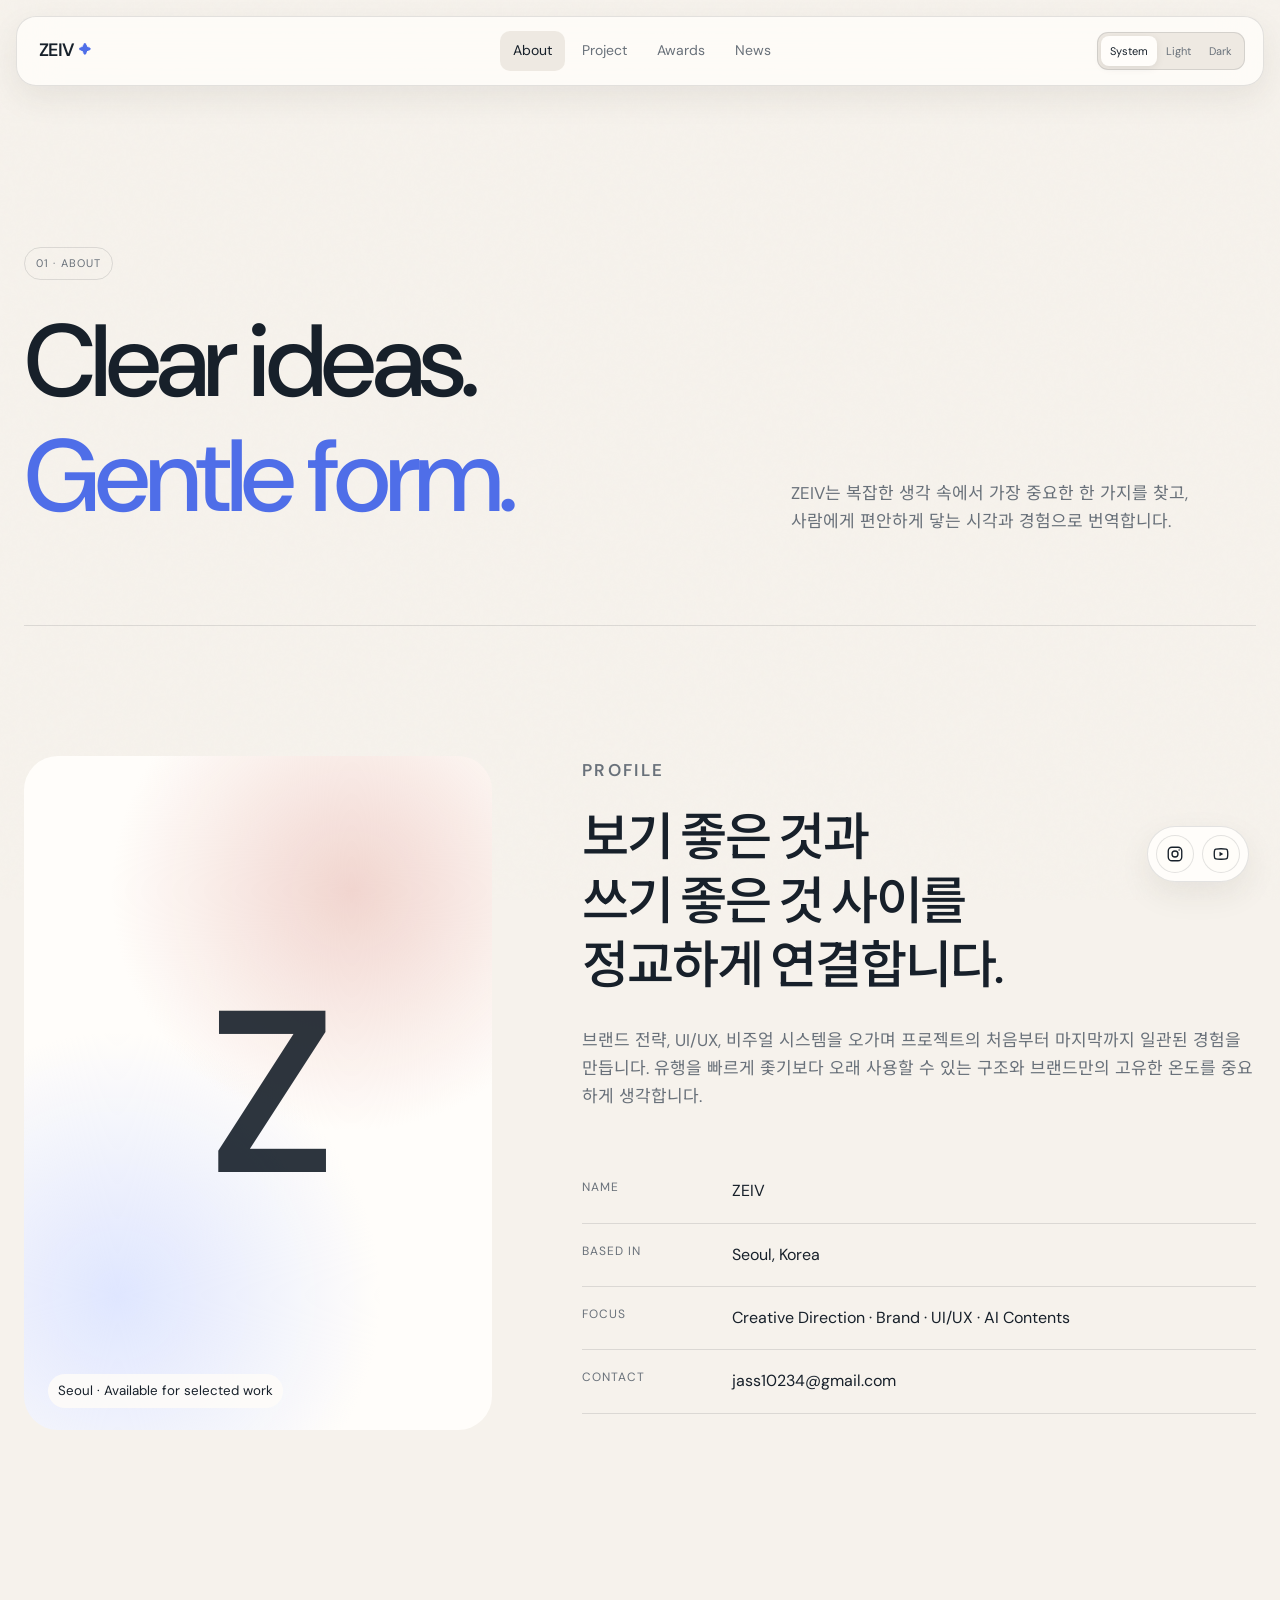
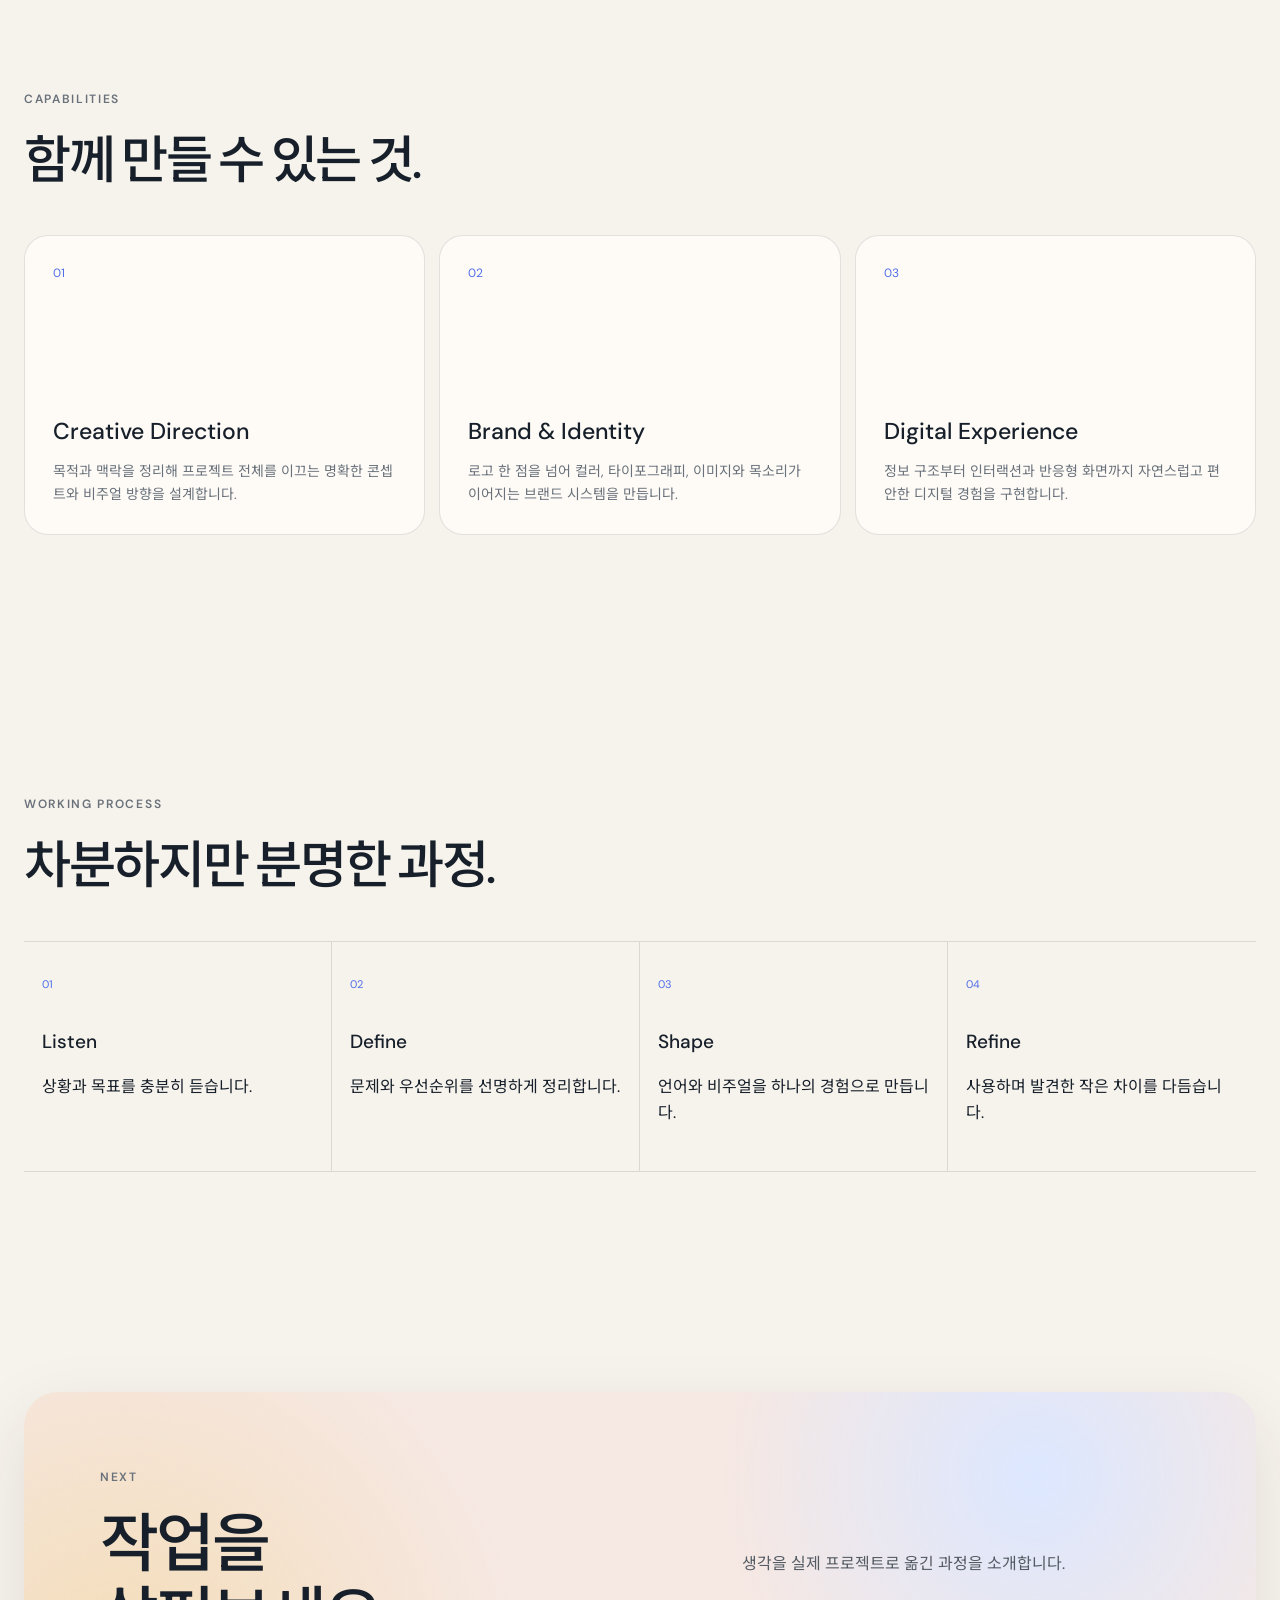
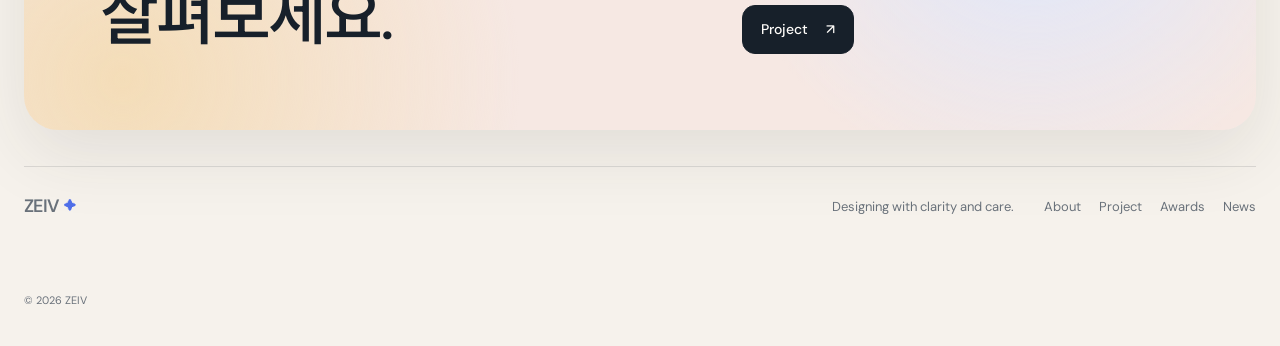
==== commit 728f3d51: "Add SNS page and fixed social dock" ====
--- a/about.html
+++ b/about.html
@@ -3,7 +3,7 @@
 <head>
   <meta charset="utf-8"><meta name="viewport" content="width=device-width, initial-scale=1">
   <meta name="description" content="ZEIV의 디자인 태도와 역량을 소개합니다."><meta name="theme-color" content="#f6f2ec">
-  <title>About — ZEIV</title><link rel="stylesheet" href="style.css"><script src="script.js" defer></script>
+  <title>About — ZEIV</title><link rel="stylesheet" href="style.css?v=20260901-1"><script src="script.js" defer></script>
 </head>
 <body data-page="about">
   <a class="skip-link" href="#main">본문으로 이동</a>
--- a/style.css
+++ b/style.css
@@ -160,9 +160,9 @@
 .contact h2 { font-size: clamp(43px, 5vw, 70px); }
 .contact-side p { max-width: 430px; margin: 0 0 28px; color: #545b63; }
 
-.site-footer { min-height: 180px; display: grid; grid-template-columns: 1fr auto auto auto; align-items: center; gap: 30px; border-top: 1px solid var(--line); color: var(--muted); font-size: 13px; }
+.site-footer { min-height: 180px; display: grid; grid-template-columns: 1fr auto auto; align-items: center; gap: 30px; border-top: 1px solid var(--line); color: var(--muted); font-size: 13px; }
 .site-footer > div { display: flex; gap: 18px; }
-.site-footer .footer-socials { gap: 8px; }
+.site-footer .footer-socials { position: fixed; z-index: 70; right: clamp(16px, 2.4vw, 34px); bottom: max(18px, env(safe-area-inset-bottom)); display: flex; gap: 8px; padding: 8px; border: 1px solid var(--line); border-radius: 999px; background: var(--surface-solid); box-shadow: var(--shadow-small); }
 .footer-social-link { width: 38px; height: 38px; display: inline-grid; place-items: center; border: 1px solid var(--line); border-radius: 50%; color: var(--ink); background: var(--surface); transition: color .2s ease, background .2s ease, border-color .2s ease, transform .2s ease; }
 .footer-social-link svg { width: 18px; height: 18px; fill: none; stroke: currentColor; stroke-width: 1.8; stroke-linecap: round; stroke-linejoin: round; }
 .footer-social-link:hover { color: #fff; background: var(--accent); border-color: var(--accent); transform: translateY(-2px); }
@@ -305,7 +305,7 @@
   .snapshot-card { min-height: 170px; }
   .contact { margin-top: 40px; padding: 36px 25px; }
   .site-footer { grid-template-columns: 1fr; padding-block: 50px 20px; gap: 14px; }
-  .site-footer .footer-socials { margin-top: 4px; }
+  .site-footer .footer-socials { right: 14px; bottom: max(14px, env(safe-area-inset-bottom)); margin: 0; }
   .site-footer small { grid-column: auto; }
   .page-hero { padding-block: 100px 70px; gap: 30px; }
   .page-hero h1 { font-size: 58px; }
@@ -358,6 +358,32 @@
 .report-note { margin-bottom: 55px; padding: 23px 26px; display: grid; grid-template-columns: 140px 1fr; gap: 30px; border-block: 1px solid var(--line); }
 .report-note > span { color: var(--accent); font-size: 10px; font-weight: 600; letter-spacing: .12em; text-transform: uppercase; }
 .report-note p { max-width: 850px; margin: 0; color: var(--muted); font-size: 13px; word-break: keep-all; }
+
+/* SNS archive */
+.sns-page-hero { min-height: 610px; }
+.sns-page-hero h1 { max-width: 880px; font-size: clamp(56px, 8.4vw, 118px); }
+.sns-channel-section { padding-top: 110px; }
+.sns-channel-heading > p { max-width: 430px; margin: 0; color: var(--muted); font-size: 14px; word-break: keep-all; }
+.sns-channel-heading h2 { margin: 0; font-size: clamp(37px, 4.8vw, 64px); font-weight: 500; letter-spacing: -.05em; }
+.sns-channel-grid { display: grid; grid-template-columns: repeat(2, minmax(0, 1fr)); gap: 14px; }
+.sns-channel-card { --channel-color: var(--accent); min-height: 430px; position: relative; isolation: isolate; overflow: hidden; padding: clamp(28px, 4vw, 48px); display: flex; flex-direction: column; border: 1px solid var(--line); border-radius: 30px; color: var(--ink); background: var(--surface); transition: transform .3s ease, border-color .3s ease, box-shadow .3s ease; }
+.sns-channel-card::before { content: ""; width: 270px; height: 270px; position: absolute; z-index: -1; right: -75px; top: -85px; border-radius: 50%; background: color-mix(in srgb, var(--channel-color) 18%, transparent); filter: blur(2px); transition: transform .45s ease; }
+.sns-channel-card:hover { transform: translateY(-7px); border-color: var(--line-strong); box-shadow: var(--shadow); }
+.sns-channel-card:hover::before { transform: scale(1.14); }
+.sns-channel-card.is-instagram { --channel-color: #c85b88; }
+.sns-channel-card.is-youtube { --channel-color: #d8544f; }
+.sns-channel-mark { width: 86px; height: 86px; display: grid; place-items: center; border-radius: 25px; color: #fff; background: var(--channel-color); box-shadow: 0 14px 32px color-mix(in srgb, var(--channel-color) 23%, transparent); }
+.sns-channel-mark svg { width: 42px; height: 42px; fill: none; stroke: currentColor; stroke-width: 1.65; stroke-linecap: round; stroke-linejoin: round; }
+.sns-channel-meta { margin-top: auto; padding-top: 70px; }
+.sns-channel-meta small { display: block; margin-bottom: 11px; color: var(--channel-color); font-size: 10px; font-weight: 600; letter-spacing: .12em; text-transform: uppercase; }
+.sns-channel-meta h2 { margin: 0; font-size: clamp(34px, 4.3vw, 58px); font-weight: 500; letter-spacing: -.055em; }
+.sns-channel-meta p { max-width: 470px; margin: 13px 0 27px; color: var(--muted); font-size: 14px; word-break: keep-all; }
+.sns-channel-url { display: flex; justify-content: space-between; align-items: center; gap: 20px; padding-top: 16px; border-top: 1px solid var(--line); color: var(--ink); font-size: 12px; overflow-wrap: anywhere; }
+.sns-channel-url span:last-child { width: 34px; height: 34px; flex: 0 0 auto; display: grid; place-items: center; border-radius: 50%; color: #fff; background: var(--channel-color); transition: transform .2s ease; }
+.sns-channel-card:hover .sns-channel-url span:last-child { transform: rotate(8deg) scale(1.06); }
+.sns-guide { margin-bottom: 55px; padding: 23px 26px; display: grid; grid-template-columns: 140px 1fr; gap: 30px; border-block: 1px solid var(--line); }
+.sns-guide > span { color: var(--accent); font-size: 10px; font-weight: 600; letter-spacing: .12em; text-transform: uppercase; }
+.sns-guide p { max-width: 850px; margin: 0; color: var(--muted); font-size: 13px; word-break: keep-all; }
 
 body.modal-open { overflow: hidden; }
 .tourism-dialog { --popup-bg: #f6f2ec; --popup-panel: #fffdfa; --popup-nav: #eee9e2; width: min(1240px, calc(100% - 56px)); max-width: none; height: min(820px, calc(100dvh - 56px)); max-height: none; margin: auto; padding: 0; position: fixed; inset: 0; overflow: hidden; border: 1px solid rgba(255,255,255,.3); border-radius: 31px; color: var(--ink); background: var(--popup-panel); box-shadow: 0 35px 100px rgba(10, 15, 20, .28); opacity: 0; transform: translateY(18px) scale(.985); transition: opacity .24s ease, transform .38s cubic-bezier(.2,.8,.2,1); outline: none; }
@@ -468,6 +494,9 @@
 }
 
 @media (max-width: 700px) {
+  .sns-channel-grid { grid-template-columns: 1fr; }
+  .sns-channel-card { min-height: 360px; }
+  .sns-guide { grid-template-columns: 1fr; gap: 10px; }
   .destination-grid { grid-template-columns: 1fr; }
   .destination-card:last-child { grid-column: auto; }
   .destination-image, .destination-card:last-child .destination-image { min-height: 390px; }
@@ -504,6 +533,9 @@
 }
 
 @media (max-width: 620px) {
+  .sns-page-hero { min-height: 560px; }
+  .sns-page-hero h1 { font-size: 51px; }
+  .sns-channel-section { padding-top: 80px; }
   .report-page-hero { min-height: 560px; }
   .report-page-hero h1 { font-size: 51px; }
   .destination-section { padding-top: 80px; }
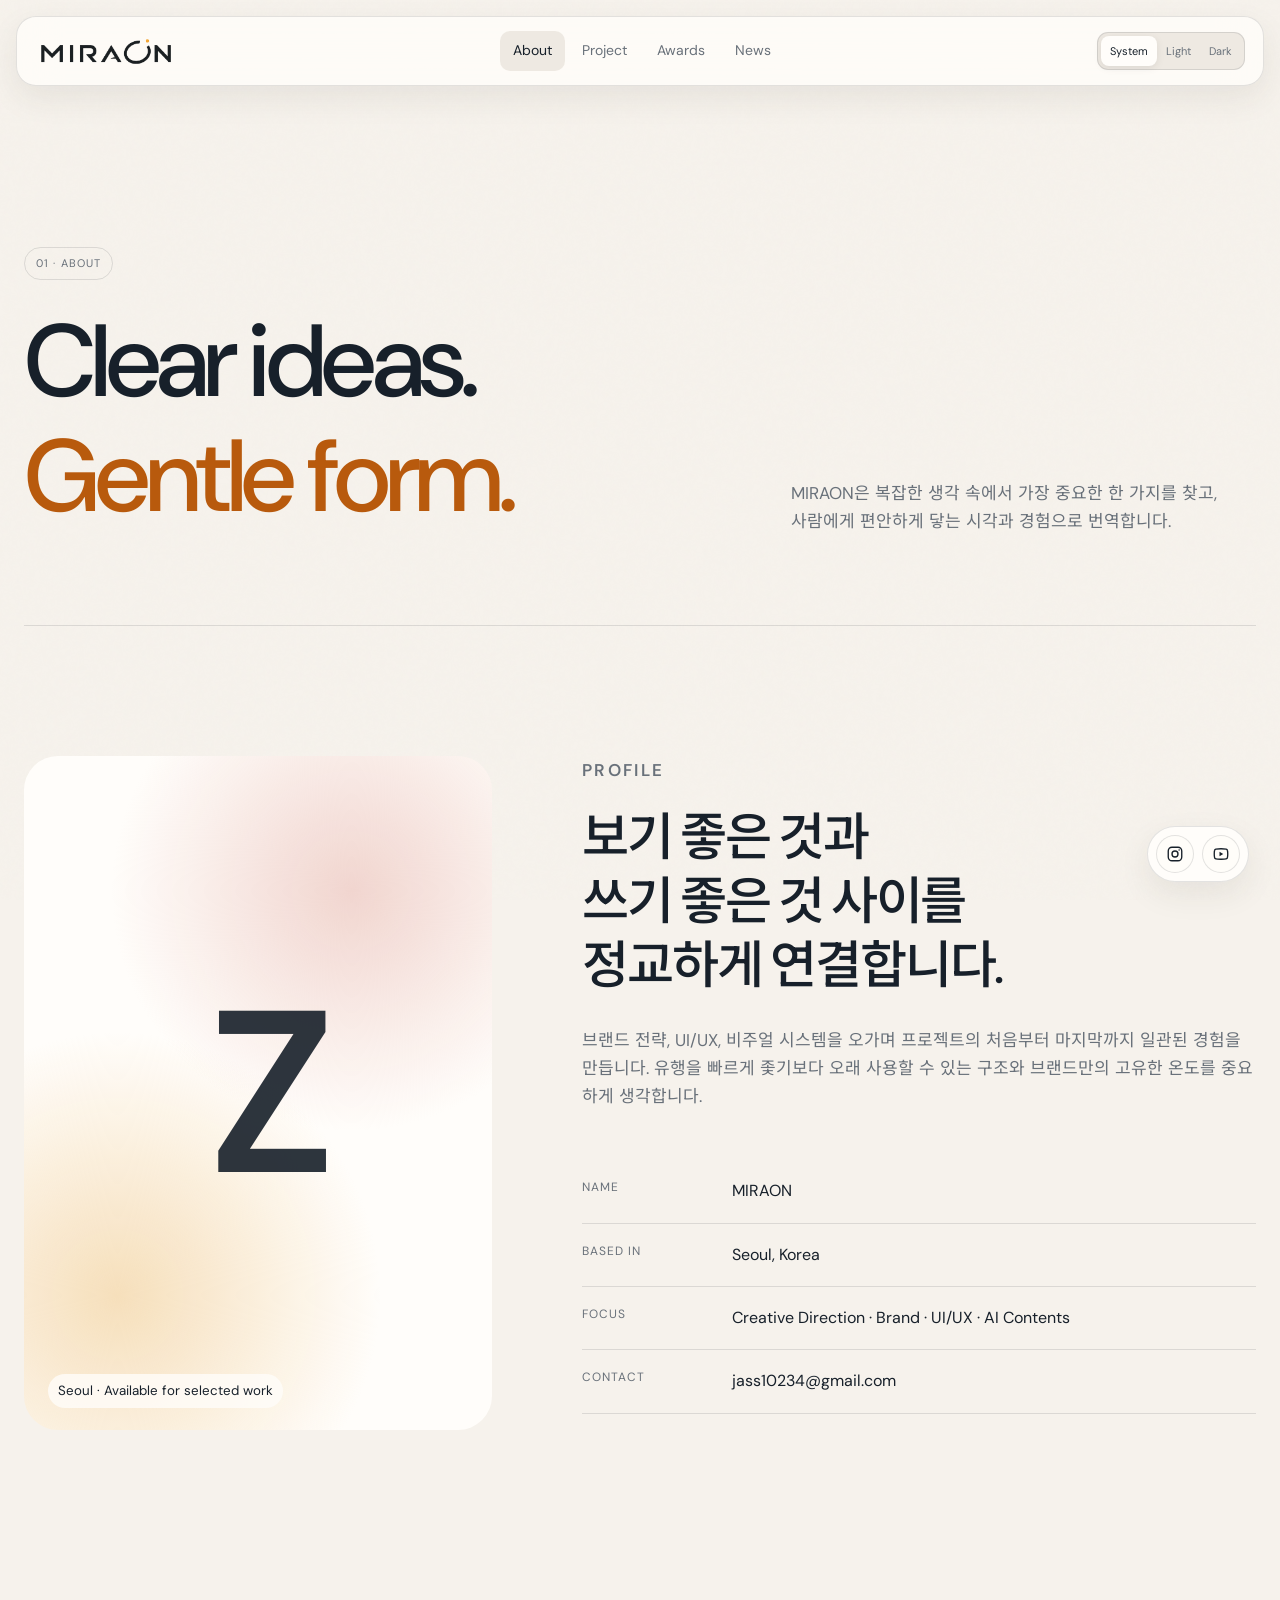
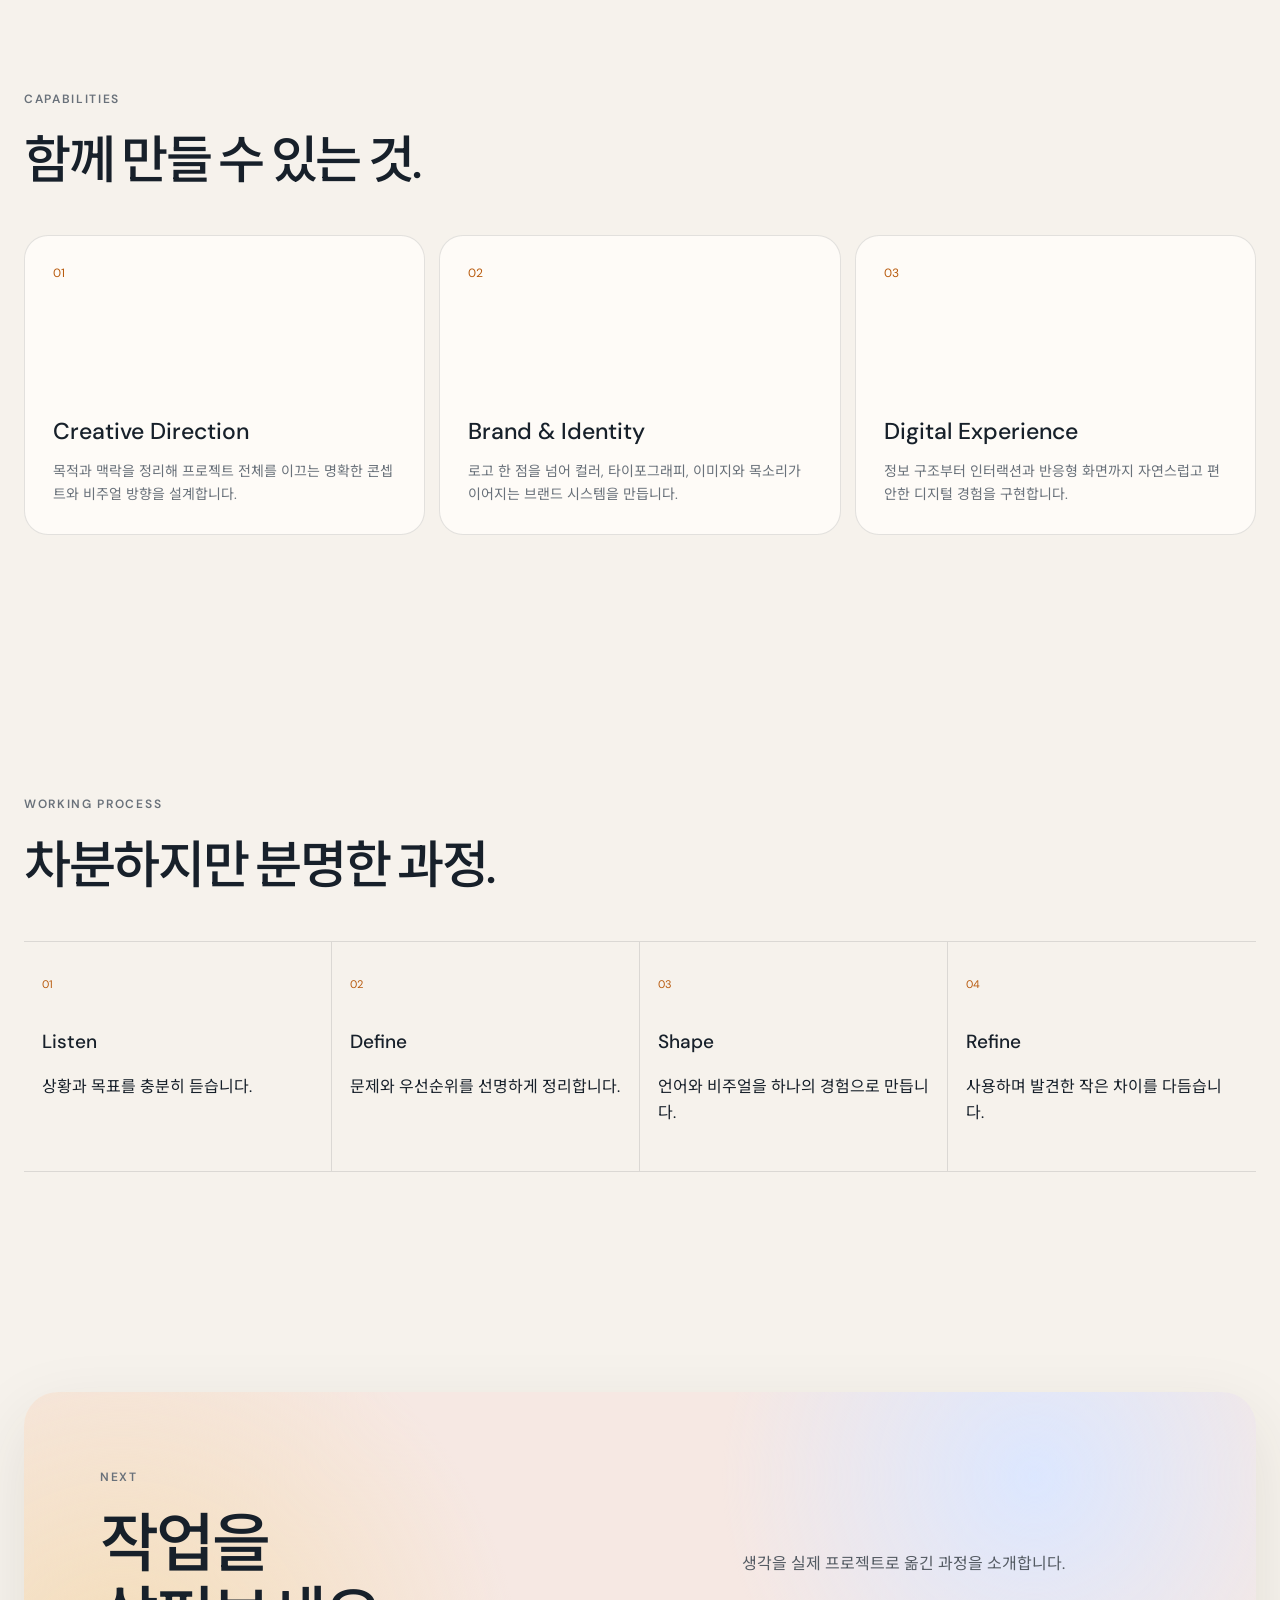
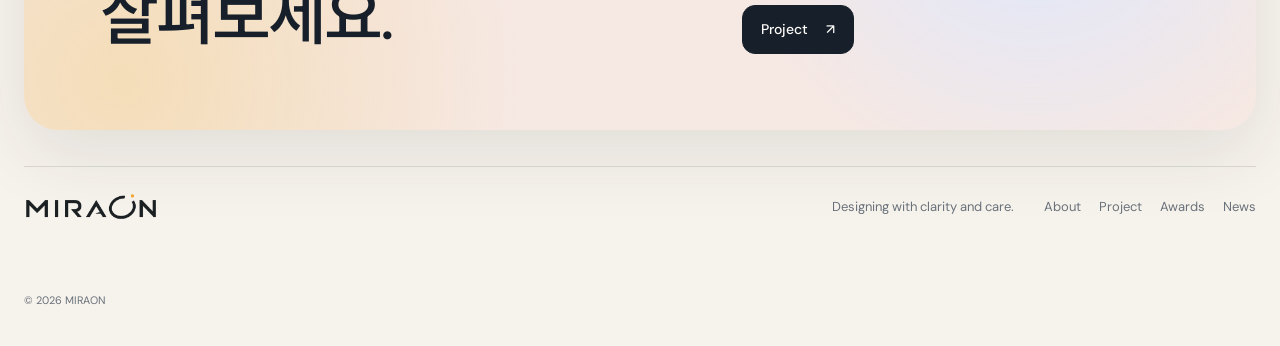
==== commit 8b2acc09: "Apply MIRAON brand identity" ====
--- a/about.html
+++ b/about.html
@@ -2,13 +2,13 @@
 <html lang="ko" data-theme="system">
 <head>
   <meta charset="utf-8"><meta name="viewport" content="width=device-width, initial-scale=1">
-  <meta name="description" content="ZEIV의 디자인 태도와 역량을 소개합니다."><meta name="theme-color" content="#f6f2ec">
-  <title>About — ZEIV</title><link rel="stylesheet" href="style.css?v=20260901-1"><script src="script.js" defer></script>
+  <meta name="description" content="MIRAON의 디자인 태도와 역량을 소개합니다."><meta name="theme-color" content="#f6f2ec">
+  <title>About — MIRAON</title><link rel="icon" type="image/png" href="assets/brand/miraon-favicon.png"><link rel="stylesheet" href="style.css?v=20260902-1"><script src="script.js" defer></script>
 </head>
 <body data-page="about">
   <a class="skip-link" href="#main">본문으로 이동</a>
   <header class="site-header" data-header>
-    <a class="brand" href="index.html" aria-label="ZEIV 홈">ZEIV<span>✦</span></a>
+    <a class="brand" href="index.html" aria-label="MIRAON 홈">MIRAON<span>✦</span></a>
     <button class="menu-button" type="button" aria-label="메뉴 열기" aria-controls="site-nav" aria-expanded="false" data-menu-button><span></span><span></span></button>
     <nav class="site-nav" id="site-nav" aria-label="주요 메뉴" data-menu><a href="about.html" data-nav="about">About</a><a href="project.html" data-nav="project">Project</a><a href="awards.html" data-nav="awards">Awards</a><a href="news.html" data-nav="news">News</a></nav>
     <div class="theme-switcher" role="group" aria-label="화면 테마"><button type="button" data-theme-choice="system">System</button><button type="button" data-theme-choice="light">Light</button><button type="button" data-theme-choice="dark">Dark</button></div>
@@ -16,7 +16,7 @@
   <main id="main">
     <section class="page-hero shell reveal">
       <div><span class="page-label">01 · About</span><h1>Clear ideas.<em>Gentle form.</em></h1></div>
-      <p>ZEIV는 복잡한 생각 속에서 가장 중요한 한 가지를 찾고, 사람에게 편안하게 닿는 시각과 경험으로 번역합니다.</p>
+      <p>MIRAON은 복잡한 생각 속에서 가장 중요한 한 가지를 찾고, 사람에게 편안하게 닿는 시각과 경험으로 번역합니다.</p>
     </section>
 
     <section class="section shell profile-layout">
@@ -26,7 +26,7 @@
         <h2>보기 좋은 것과<br>쓰기 좋은 것 사이를<br>정교하게 연결합니다.</h2>
         <p>브랜드 전략, UI/UX, 비주얼 시스템을 오가며 프로젝트의 처음부터 마지막까지 일관된 경험을 만듭니다. 유행을 빠르게 좇기보다 오래 사용할 수 있는 구조와 브랜드만의 고유한 온도를 중요하게 생각합니다.</p>
         <dl class="fact-list">
-          <div><dt>Name</dt><dd>ZEIV</dd></div>
+          <div><dt>Name</dt><dd>MIRAON</dd></div>
           <div><dt>Based in</dt><dd>Seoul, Korea</dd></div>
           <div><dt>Focus</dt><dd>Creative Direction · Brand · UI/UX · AI Contents</dd></div>
           <div><dt>Contact</dt><dd><a href="mailto:jass10234@gmail.com">jass10234@gmail.com</a></dd></div>
@@ -55,6 +55,6 @@
 
     <section class="contact shell reveal"><div><p class="eyebrow">Next</p><h2>작업을<br>살펴보세요.</h2></div><div class="contact-side"><p>생각을 실제 프로젝트로 옮긴 과정을 소개합니다.</p><a class="button button-dark" href="project.html">Project <span>↗</span></a></div></section>
   </main>
-  <footer class="site-footer shell"><a class="brand" href="index.html">ZEIV<span>✦</span></a><p>Designing with clarity and care.</p><div><a href="about.html">About</a><a href="project.html">Project</a><a href="awards.html">Awards</a><a href="news.html">News</a></div><div class="footer-socials" aria-label="소셜 미디어"><a class="footer-social-link" href="https://www.instagram.com/pieces.of.busan/" target="_blank" rel="noopener noreferrer" aria-label="인스타그램 Pieces of Busan 새 탭에서 열기"><svg viewBox="0 0 24 24" aria-hidden="true"><rect x="3" y="3" width="18" height="18" rx="5"></rect><circle cx="12" cy="12" r="4"></circle><circle cx="17.5" cy="6.5" r="1" fill="currentColor" stroke="none"></circle></svg></a><a class="footer-social-link" href="https://www.youtube.com/@ZEIV-k8u" target="_blank" rel="noopener noreferrer" aria-label="유튜브 ZEIV 새 탭에서 열기"><svg viewBox="0 0 24 24" aria-hidden="true"><path d="M21 12c0-2.3-.2-4.1-.5-5-.2-.8-.9-1.4-1.7-1.6C17.3 5 12 5 12 5s-5.3 0-6.8.4C4.4 5.6 3.7 6.2 3.5 7 3.2 7.9 3 9.7 3 12s.2 4.1.5 5c.2.8.9 1.4 1.7 1.6C6.7 19 12 19 12 19s5.3 0 6.8-.4c.8-.2 1.5-.8 1.7-1.6.3-.9.5-2.7.5-5Z"></path><path d="m10 9 5 3-5 3V9Z" fill="currentColor" stroke="none"></path></svg></a></div><small>© <span data-year></span> ZEIV</small></footer>
+  <footer class="site-footer shell"><a class="brand" href="index.html">MIRAON<span>✦</span></a><p>Designing with clarity and care.</p><div><a href="about.html">About</a><a href="project.html">Project</a><a href="awards.html">Awards</a><a href="news.html">News</a></div><div class="footer-socials" aria-label="소셜 미디어"><a class="footer-social-link" href="https://www.instagram.com/pieces.of.busan/" target="_blank" rel="noopener noreferrer" aria-label="인스타그램 Pieces of Busan 새 탭에서 열기"><svg viewBox="0 0 24 24" aria-hidden="true"><rect x="3" y="3" width="18" height="18" rx="5"></rect><circle cx="12" cy="12" r="4"></circle><circle cx="17.5" cy="6.5" r="1" fill="currentColor" stroke="none"></circle></svg></a><a class="footer-social-link" href="https://www.youtube.com/@ZEIV-k8u" target="_blank" rel="noopener noreferrer" aria-label="유튜브 MIRAON 새 탭에서 열기"><svg viewBox="0 0 24 24" aria-hidden="true"><path d="M21 12c0-2.3-.2-4.1-.5-5-.2-.8-.9-1.4-1.7-1.6C17.3 5 12 5 12 5s-5.3 0-6.8.4C4.4 5.6 3.7 6.2 3.5 7 3.2 7.9 3 9.7 3 12s.2 4.1.5 5c.2.8.9 1.4 1.7 1.6C6.7 19 12 19 12 19s5.3 0 6.8-.4c.8-.2 1.5-.8 1.7-1.6.3-.9.5-2.7.5-5Z"></path><path d="m10 9 5 3-5 3V9Z" fill="currentColor" stroke="none"></path></svg></a></div><small>© <span data-year></span> MIRAON</small></footer>
 </body>
 </html>
--- a/style.css
+++ b/style.css
@@ -10,8 +10,11 @@
   --muted: #69717a;
   --line: rgba(25, 32, 42, .12);
   --line-strong: rgba(25, 32, 42, .22);
-  --accent: #4f6ee8;
-  --accent-soft: #dfe6ff;
+  --brand-orange: #f39d1f;
+  --accent: #b85a0d;
+  --accent-soft: #f6dfbb;
+  --brand-wordmark: url("assets/brand/miraon-wordmark-dark.png");
+  --brand-monogram: url("assets/brand/miraon-monogram-dark.png");
   --peach: #f1d5cf;
   --peach-soft: #faece6;
   --mint: #d9ebe1;
@@ -34,8 +37,11 @@
   --muted: #a5abb2;
   --line: rgba(255, 255, 255, .11);
   --line-strong: rgba(255, 255, 255, .22);
-  --accent: #8fa5ff;
-  --accent-soft: #29375f;
+  --brand-orange: #f3a11f;
+  --accent: #f3a11f;
+  --accent-soft: #4a321a;
+  --brand-wordmark: url("assets/brand/miraon-wordmark-light.png");
+  --brand-monogram: url("assets/brand/miraon-monogram-light.png");
   --peach: #5b403d;
   --peach-soft: #362b2b;
   --mint: #293e36;
@@ -50,7 +56,9 @@
     --bg: #121519; --surface: rgba(29, 33, 38, .84); --surface-solid: #1c2025;
     --surface-soft: #252a30; --ink: #f3f1ec; --muted: #a5abb2;
     --line: rgba(255, 255, 255, .11); --line-strong: rgba(255, 255, 255, .22);
-    --accent: #8fa5ff; --accent-soft: #29375f; --peach: #5b403d;
+    --brand-orange: #f3a11f; --accent: #f3a11f; --accent-soft: #4a321a; --peach: #5b403d;
+    --brand-wordmark: url("assets/brand/miraon-wordmark-light.png");
+    --brand-monogram: url("assets/brand/miraon-monogram-light.png");
     --peach-soft: #362b2b; --mint: #293e36; --yellow: #443d28;
     --shadow: 0 26px 80px rgba(0, 0, 0, .28); --shadow-small: 0 12px 35px rgba(0, 0, 0, .22);
   }
@@ -68,8 +76,9 @@
 .skip-link:focus { top: 16px; }
 
 .site-header { width: min(calc(100% - 32px), 1360px); height: 70px; margin: 16px auto 0; padding: 0 18px 0 22px; position: sticky; top: 14px; z-index: 100; display: grid; grid-template-columns: 1fr auto 1fr; align-items: center; border: 1px solid var(--line); border-radius: 20px; background: var(--surface); backdrop-filter: blur(20px); box-shadow: var(--shadow-small); }
-.brand { display: inline-flex; align-items: center; gap: 6px; width: fit-content; font-size: 18px; font-weight: 600; letter-spacing: -.04em; }
-.brand span { color: var(--accent); font-size: 12px; }
+.brand { width: 134px; height: 32px; display: inline-flex; flex: 0 0 auto; align-items: center; overflow: hidden; font-size: 0; }
+.brand::before { content: ""; width: 100%; height: 100%; display: block; background: var(--brand-wordmark) no-repeat left center / contain; }
+.brand span { display: none; }
 .site-nav { display: flex; gap: 4px; }
 .site-nav a { padding: 8px 13px; border-radius: 10px; color: var(--muted); font-size: 14px; transition: .2s ease; }
 .site-nav a:hover, .site-nav a[aria-current="page"] { background: var(--surface-soft); color: var(--ink); }
@@ -165,7 +174,7 @@
 .site-footer .footer-socials { position: fixed; z-index: 70; right: clamp(16px, 2.4vw, 34px); bottom: max(18px, env(safe-area-inset-bottom)); display: flex; gap: 8px; padding: 8px; border: 1px solid var(--line); border-radius: 999px; background: var(--surface-solid); box-shadow: var(--shadow-small); }
 .footer-social-link { width: 38px; height: 38px; display: inline-grid; place-items: center; border: 1px solid var(--line); border-radius: 50%; color: var(--ink); background: var(--surface); transition: color .2s ease, background .2s ease, border-color .2s ease, transform .2s ease; }
 .footer-social-link svg { width: 18px; height: 18px; fill: none; stroke: currentColor; stroke-width: 1.8; stroke-linecap: round; stroke-linejoin: round; }
-.footer-social-link:hover { color: #fff; background: var(--accent); border-color: var(--accent); transform: translateY(-2px); }
+.footer-social-link:hover { color: #17202a; background: var(--brand-orange); border-color: var(--brand-orange); transform: translateY(-2px); }
 .footer-social-link:focus-visible { outline: 2px solid var(--accent); outline-offset: 3px; }
 .site-footer small { grid-column: 1/-1; padding-bottom: 20px; }
 
@@ -325,8 +334,11 @@
 .report-site-header { grid-template-columns: 1fr auto 1fr; }
 .report-header-actions { justify-self: end; display: flex; align-items: center; gap: 8px; }
 .login-mini { min-width: 68px; height: 34px; padding: 0 14px; border: 1px solid var(--line); border-radius: 10px; color: var(--ink); background: var(--surface-solid); font-size: 11px; letter-spacing: .06em; text-transform: uppercase; cursor: pointer; transition: color .2s ease, background .2s ease, border-color .2s ease; }
-.login-mini:hover { color: var(--surface-solid); background: var(--accent); border-color: var(--accent); }
+.login-mini:hover { color: #17202a; background: var(--brand-orange); border-color: var(--brand-orange); }
 .report-page-hero { min-height: 610px; }
+.report-page-hero, .sns-page-hero { position: relative; isolation: isolate; overflow: hidden; }
+.report-page-hero::after, .sns-page-hero::after { content: ""; width: clamp(190px, 27vw, 350px); aspect-ratio: 217 / 180; position: absolute; z-index: 0; right: clamp(4px, 3vw, 44px); top: 50%; background: var(--brand-monogram) no-repeat center / contain; opacity: .055; transform: translateY(-48%) rotate(-5deg); pointer-events: none; }
+.report-page-hero > *, .sns-page-hero > * { position: relative; z-index: 1; }
 .report-page-hero h1 { max-width: 850px; font-size: clamp(56px, 8.4vw, 118px); }
 .report-hero-copy > p { max-width: 470px; margin: 0 0 36px; color: var(--muted); font-size: 17px; word-break: keep-all; }
 .report-hero-copy dl { margin: 0; border-top: 1px solid var(--line); }
@@ -338,7 +350,7 @@
 .destination-heading h2 { margin: 0; font-size: clamp(37px, 4.8vw, 64px); font-weight: 500; letter-spacing: -.05em; }
 .destination-filters { display: flex; flex-wrap: wrap; gap: 8px; margin-bottom: 26px; }
 .destination-filter { min-height: 39px; padding: 8px 15px; border: 1px solid var(--line); border-radius: 999px; color: var(--muted); background: transparent; font-size: 12px; cursor: pointer; transition: color .2s ease, background .2s ease, border-color .2s ease, transform .2s ease; }
-.destination-filter:hover { color: #fff; background: var(--accent); border-color: var(--accent); transform: translateY(-2px); }
+.destination-filter:hover { color: #17202a; background: var(--brand-orange); border-color: var(--brand-orange); transform: translateY(-2px); }
 .destination-filter.is-active { color: var(--surface-solid); background: var(--ink); border-color: var(--ink); }
 .destination-filter.is-active:hover { background: var(--accent); border-color: var(--accent); }
 .destination-grid { display: grid; grid-template-columns: repeat(3, 1fr); gap: 14px; }
@@ -395,7 +407,7 @@
   html[data-theme="system"] .tourism-dialog { --popup-bg: #121519; --popup-panel: #1c2025; --popup-nav: #252a30; }
 }
 .tourism-modal-close { width: 42px; height: 42px; position: absolute; z-index: 5; right: 18px; top: 18px; border: 1px solid var(--line); border-radius: 50%; color: var(--ink); background: var(--surface-solid); cursor: pointer; transition: color .2s ease, background .2s ease, transform .2s ease; }
-.tourism-modal-close:hover { color: #fff; background: var(--accent); transform: rotate(5deg); }
+.tourism-modal-close:hover { color: #17202a; background: var(--brand-orange); border-color: var(--brand-orange); transform: rotate(5deg); }
 .tourism-modal-close span { width: 15px; height: 1px; position: absolute; left: 50%; top: 50%; background: currentColor; transform: translate(-50%, -50%) rotate(45deg); }
 .tourism-modal-close span:last-child { transform: translate(-50%, -50%) rotate(-45deg); }
 .tourism-modal-layout { height: 100%; display: grid; grid-template-columns: 245px minmax(0, 1fr); }
@@ -406,7 +418,7 @@
 .tourism-modal-nav nav button { width: 100%; min-height: 48px; padding: 0 13px; display: grid; grid-template-columns: 30px 1fr; align-items: center; border: 1px solid transparent; border-radius: 12px; color: var(--muted); background: transparent; text-align: left; font-size: 12px; cursor: pointer; transition: color .2s ease, background .2s ease, border-color .2s ease, transform .2s ease; }
 .tourism-modal-nav nav button span { color: inherit; font-size: 9px; }
 .tourism-modal-nav nav button:hover { color: var(--ink); background: var(--surface-solid); border-color: var(--line); transform: translateX(3px); }
-.tourism-modal-nav nav button.is-active { color: #fff; background: var(--accent); border-color: var(--accent); }
+.tourism-modal-nav nav button.is-active { color: #17202a; background: var(--brand-orange); border-color: var(--brand-orange); }
 .tourism-modal-nav > p { margin: auto 0 0; color: var(--muted); font-size: 8px; line-height: 1.6; letter-spacing: .14em; }
 .tourism-modal-content { overflow-y: auto; scroll-behavior: smooth; background: var(--popup-bg); scrollbar-width: thin; scrollbar-color: var(--line-strong) transparent; }
 .tourism-overview, .tourism-detail-section { scroll-margin-top: 28px; }
@@ -426,7 +438,7 @@
 .tourism-gallery-slide img { width: 100%; height: 100%; object-fit: cover; pointer-events: none; }
 .tourism-gallery-slide figcaption { position: absolute; right: 14px; bottom: 14px; max-width: calc(100% - 28px); padding: 7px 10px; border-radius: 999px; color: #17202a; background: rgba(255,255,255,.88); backdrop-filter: blur(10px); font-size: 9px; white-space: nowrap; overflow: hidden; text-overflow: ellipsis; }
 .tourism-gallery-arrow { width: 43px; height: 43px; position: absolute; z-index: 2; top: 50%; display: grid; place-items: center; border: 1px solid rgba(255,255,255,.58); border-radius: 50%; color: #17202a; background: rgba(255,255,255,.86); box-shadow: 0 8px 20px rgba(16,22,28,.12); backdrop-filter: blur(10px); cursor: pointer; transform: translateY(-70%); transition: color .2s ease, background .2s ease, transform .2s ease; }
-.tourism-gallery-arrow:hover { color: #fff; background: var(--accent); transform: translateY(-70%) scale(1.06); }
+.tourism-gallery-arrow:hover { color: #17202a; background: var(--brand-orange); border-color: var(--brand-orange); transform: translateY(-70%) scale(1.06); }
 .tourism-gallery-arrow.is-prev { left: 14px; }
 .tourism-gallery-arrow.is-next { right: 14px; }
 .tourism-gallery-footer { min-height: 38px; display: grid; grid-template-columns: 1fr auto 1fr; align-items: end; gap: 18px; padding-top: 12px; color: var(--muted); font-size: 10px; }
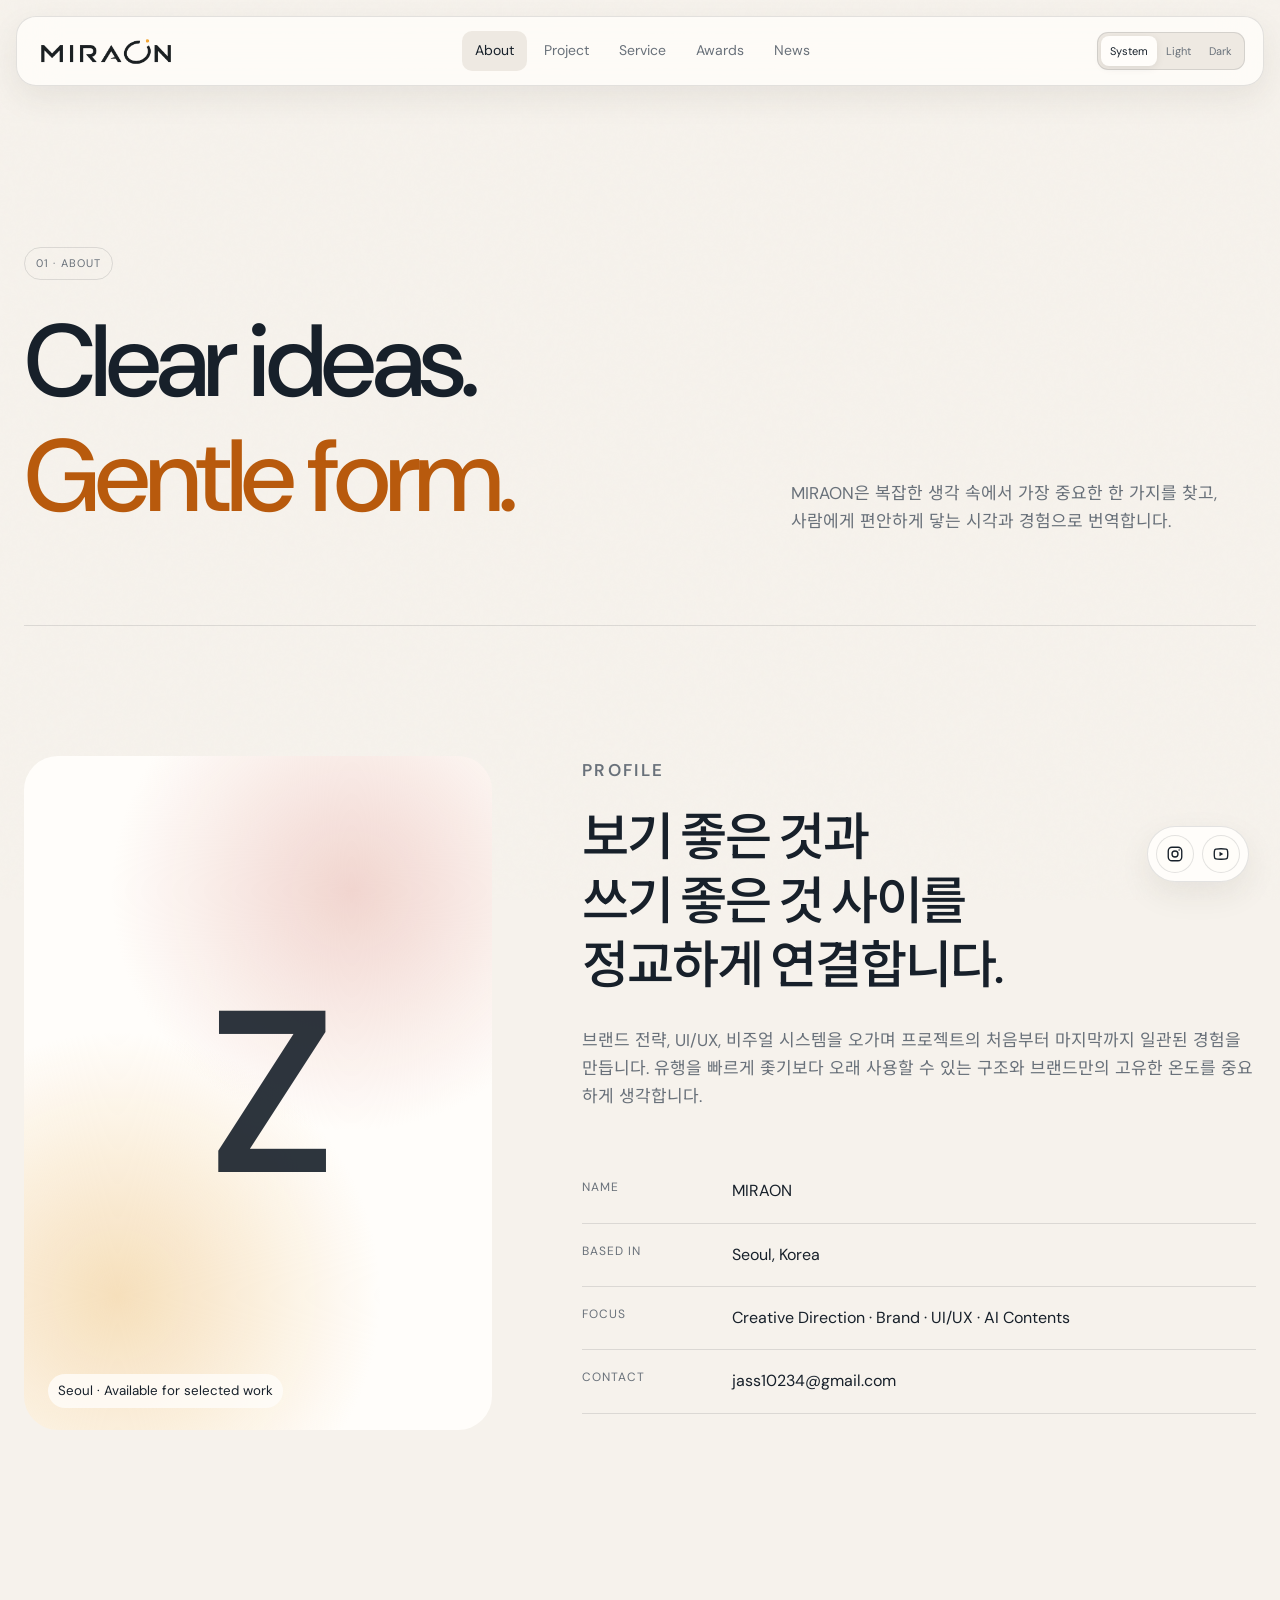
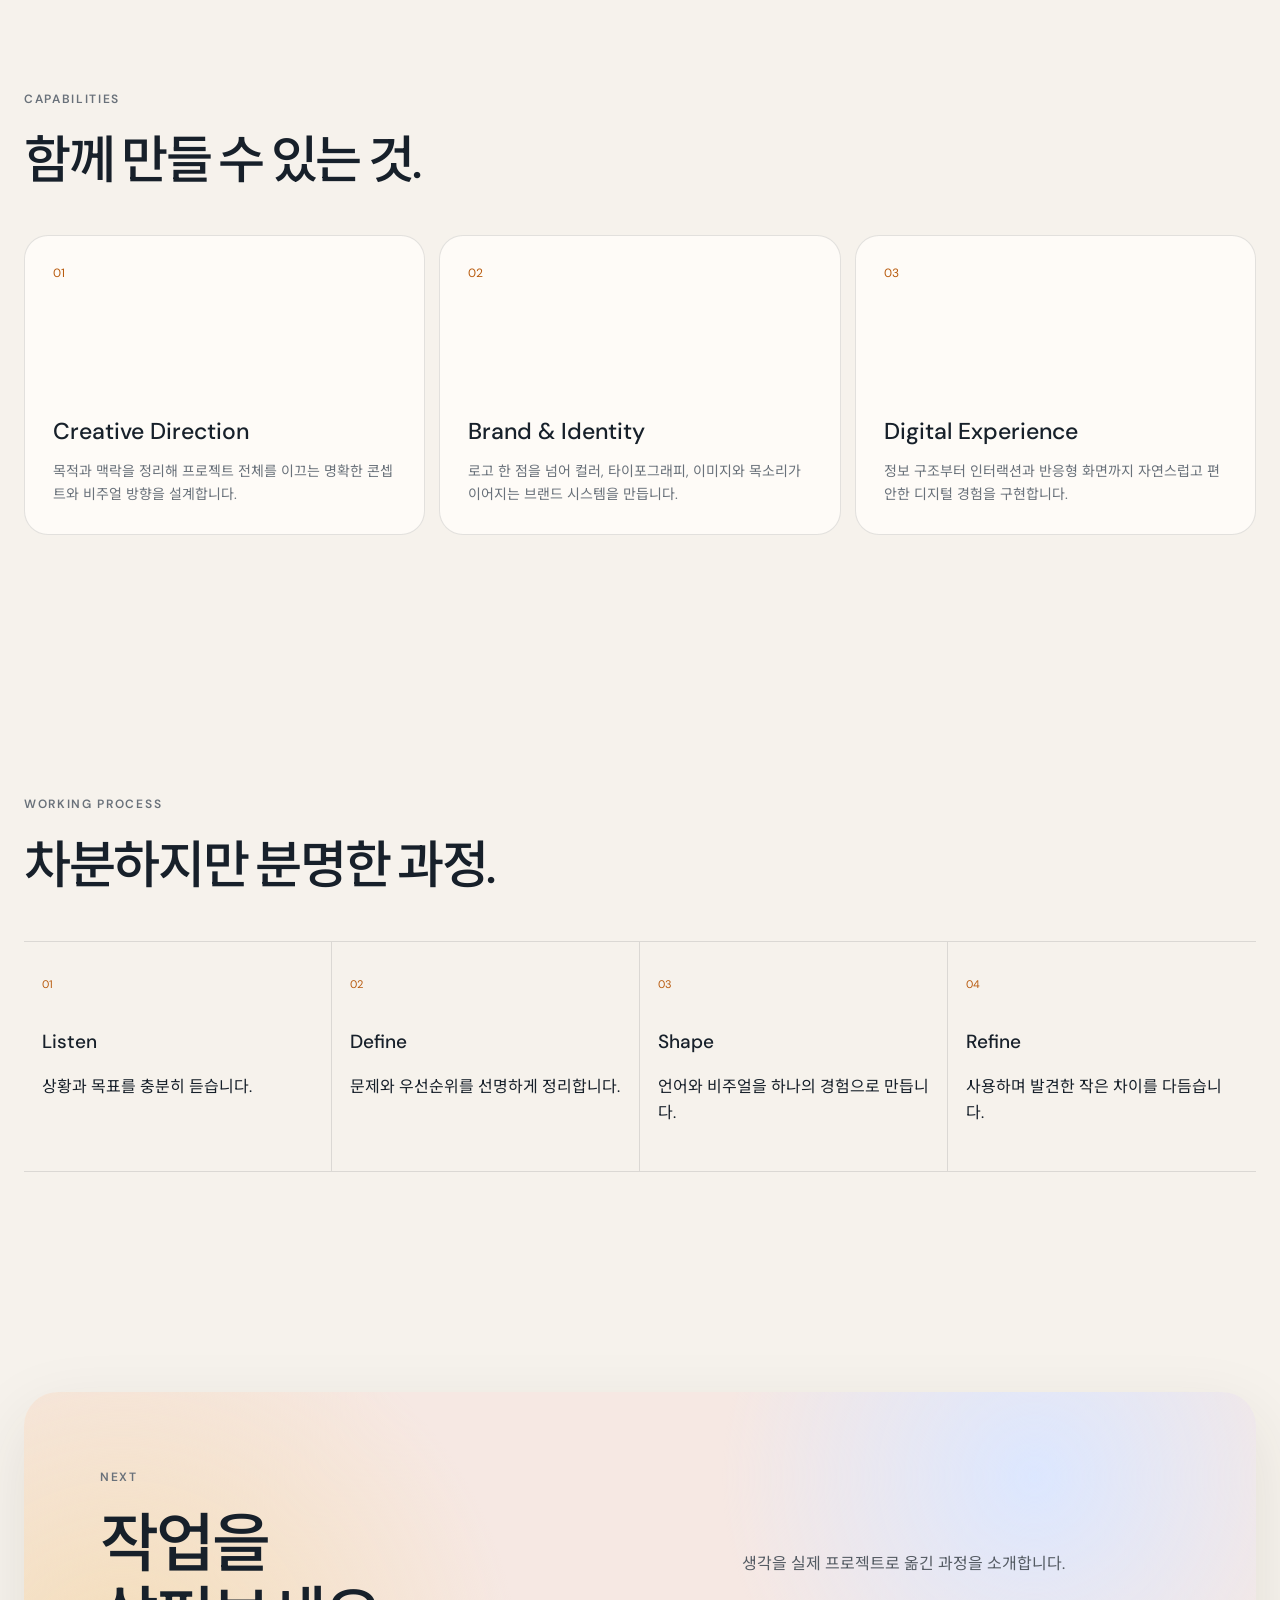
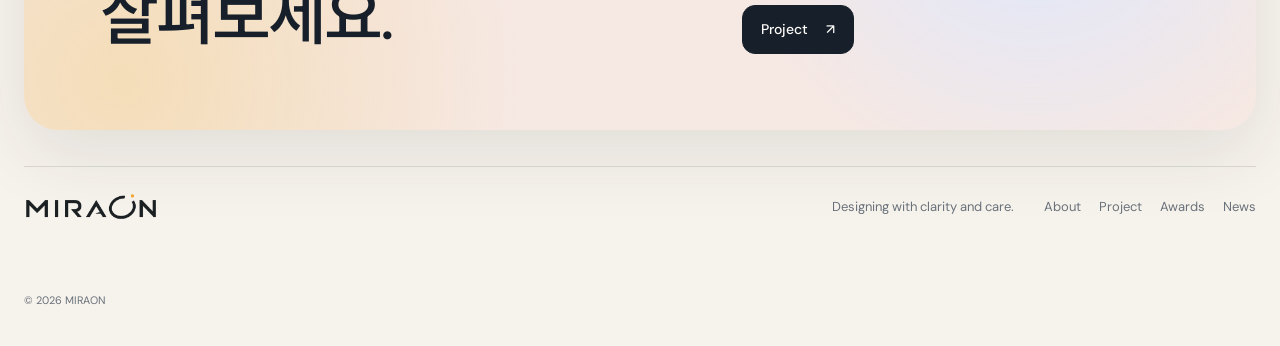
==== commit 27b4e594: "Add TUMSE service preview" ====
--- a/about.html
+++ b/about.html
@@ -10,7 +10,7 @@
   <header class="site-header" data-header>
     <a class="brand" href="index.html" aria-label="MIRAON 홈">MIRAON<span>✦</span></a>
     <button class="menu-button" type="button" aria-label="메뉴 열기" aria-controls="site-nav" aria-expanded="false" data-menu-button><span></span><span></span></button>
-    <nav class="site-nav" id="site-nav" aria-label="주요 메뉴" data-menu><a href="about.html" data-nav="about">About</a><a href="project.html" data-nav="project">Project</a><a href="awards.html" data-nav="awards">Awards</a><a href="news.html" data-nav="news">News</a></nav>
+    <nav class="site-nav" id="site-nav" aria-label="주요 메뉴" data-menu><a href="about.html" data-nav="about">About</a><a href="project.html" data-nav="project">Project</a><a href="service.html" data-nav="service">Service</a><a href="awards.html" data-nav="awards">Awards</a><a href="news.html" data-nav="news">News</a></nav>
     <div class="theme-switcher" role="group" aria-label="화면 테마"><button type="button" data-theme-choice="system">System</button><button type="button" data-theme-choice="light">Light</button><button type="button" data-theme-choice="dark">Dark</button></div>
   </header>
   <main id="main">
--- a/style.css
+++ b/style.css
@@ -204,6 +204,58 @@
 .process-list div:last-child { border: 0; }
 .process-list span { color: var(--accent); font-size: 11px; }
 .process-list strong { display: block; margin-top: 30px; font-size: 19px; font-weight: 500; }
+
+/* Service */
+.service-section { --tumse-green: #0f6b64; --tumse-mint: #78c7bd; --tumse-mist: #eef5f1; --tumse-amber: #ffb547; }
+.service-heading-copy { max-width: 390px; margin: 0; color: var(--muted); font-size: 14px; word-break: keep-all; }
+.tumse-quick-entry { width: 100%; margin: 0 0 82px; padding: 20px 24px; display: grid; grid-template-columns: 1fr 1.3fr auto; align-items: center; gap: 24px; border: 1px solid color-mix(in srgb, var(--tumse-green) 25%, var(--line)); border-radius: 18px; color: #fff; background: var(--tumse-green); text-align: left; cursor: pointer; box-shadow: 0 16px 40px color-mix(in srgb, var(--tumse-green) 18%, transparent); transition: transform .25s ease, box-shadow .25s ease; }
+.tumse-quick-entry:hover { transform: translateY(-3px); box-shadow: 0 22px 55px color-mix(in srgb, var(--tumse-green) 25%, transparent); }
+.tumse-quick-entry > span:first-child { display: flex; align-items: baseline; gap: 14px; }
+.tumse-quick-entry small { color: rgba(255,255,255,.7); font-size: 9px; letter-spacing: .12em; text-transform: uppercase; }
+.tumse-quick-entry strong { font-size: 24px; font-weight: 600; letter-spacing: -.03em; }
+.tumse-quick-copy { color: rgba(255,255,255,.82); font-size: 13px; word-break: keep-all; }
+.tumse-quick-arrow { width: 38px; height: 38px; display: grid; place-items: center; border: 1px solid rgba(255,255,255,.3); border-radius: 50%; font-size: 15px; }
+.service-grid { display: grid; grid-template-columns: minmax(0, 1fr); }
+.service-card { min-height: 650px; padding: clamp(28px, 4vw, 50px); display: flex; flex-direction: column; overflow: hidden; position: relative; border: 1px solid color-mix(in srgb, #0f6b64 18%, var(--line)); border-radius: var(--radius-xl); background: radial-gradient(circle at 84% 18%, rgba(120,199,189,.45), transparent 30%), radial-gradient(circle at 12% 92%, rgba(255,181,71,.17), transparent 30%), #eef5f1; color: #171a1d; box-shadow: var(--shadow-small); }
+.service-card-top { display: flex; justify-content: space-between; align-items: center; gap: 20px; color: #59616a; font-size: 10px; font-weight: 600; letter-spacing: .1em; text-transform: uppercase; }
+.service-status { display: inline-flex; align-items: center; gap: 8px; }
+.service-status i { width: 7px; height: 7px; border-radius: 50%; background: var(--tumse-amber); box-shadow: 0 0 0 5px rgba(255,181,71,.15); }
+.service-card-brand { margin: auto 0; display: grid; justify-items: center; gap: 18px; }
+.service-card-brand img { width: min(620px, 82%); max-height: 220px; object-fit: contain; }
+.service-card-brand p { margin: 0; color: var(--tumse-green); font-size: 15px; font-weight: 600; letter-spacing: -.02em; }
+.service-card-copy { display: grid; grid-template-columns: 1fr auto; align-items: end; gap: 40px; }
+.service-card-copy h3 { margin: 0 0 13px; color: var(--tumse-green); font-size: clamp(34px, 4.4vw, 58px); font-weight: 600; line-height: 1.15; letter-spacing: -.055em; }
+.service-card-copy p { max-width: 620px; margin: 0; color: #59616a; font-size: 15px; word-break: keep-all; }
+.service-feature-list { margin: 22px 0 0; padding: 0; display: flex; flex-wrap: wrap; gap: 8px; list-style: none; }
+.service-feature-list li { padding: 7px 11px; border: 1px solid rgba(15,107,100,.18); border-radius: 999px; color: var(--tumse-green); background: rgba(255,255,255,.55); font-size: 11px; }
+.tumse-button { border-color: var(--tumse-green); color: #fff; background: var(--tumse-green); cursor: pointer; }
+.tumse-button:hover { background: #0b5a54; border-color: #0b5a54; }
+
+body.service-modal-open { overflow: hidden; }
+.service-dialog { --tumse-green: #0f6b64; --tumse-mint: #78c7bd; --tumse-mist: #eef5f1; --tumse-amber: #ffb547; width: min(1040px, calc(100% - 48px)); max-width: none; max-height: min(760px, calc(100dvh - 48px)); padding: 0; overflow: hidden; border: 1px solid rgba(15,107,100,.18); border-radius: 30px; color: #171a1d; background: #fff; box-shadow: 0 36px 110px rgba(10, 15, 20, .34); opacity: 0; transform: translateY(16px) scale(.985); transition: opacity .24s ease, transform .35s cubic-bezier(.2,.8,.2,1); }
+.service-dialog[open] { display: grid; grid-template-columns: .86fr 1.14fr; }
+.service-dialog.is-open { opacity: 1; transform: none; }
+.service-dialog::backdrop { background: rgba(15, 19, 24, .64); backdrop-filter: blur(10px); }
+.service-dialog-close { width: 42px; height: 42px; position: absolute; z-index: 2; right: 18px; top: 18px; border: 1px solid rgba(15,107,100,.18); border-radius: 50%; color: var(--tumse-green); background: #fff; cursor: pointer; transition: transform .2s ease, background .2s ease; }
+.service-dialog-close:hover { color: #171a1d; background: var(--tumse-amber); transform: rotate(5deg); }
+.service-dialog-close span { width: 15px; height: 1px; position: absolute; left: 50%; top: 50%; background: currentColor; transform: translate(-50%, -50%) rotate(45deg); }
+.service-dialog-close span:last-child { transform: translate(-50%, -50%) rotate(-45deg); }
+.service-dialog-visual { min-height: 650px; padding: 48px; display: flex; flex-direction: column; align-items: center; justify-content: center; gap: 20px; overflow: hidden; color: var(--tumse-green); background: radial-gradient(circle at 75% 20%, rgba(120,199,189,.45), transparent 34%), var(--tumse-mist); text-align: center; }
+.service-dialog-visual img { width: min(360px, 90%); max-height: 220px; object-fit: contain; }
+.service-dialog-visual p { margin: 0; font-size: 19px; font-weight: 600; letter-spacing: -.03em; }
+.service-dialog-visual span { margin-top: 14px; padding: 7px 11px; border: 1px solid rgba(15,107,100,.2); border-radius: 999px; font-size: 9px; letter-spacing: .08em; text-transform: uppercase; }
+.service-dialog-content { padding: clamp(48px, 6vw, 74px); overflow-y: auto; align-self: stretch; }
+.service-dialog-content .eyebrow { color: var(--tumse-green); }
+.service-dialog-content h2 { margin: 0; color: var(--tumse-green); font-size: clamp(46px, 6vw, 72px); font-weight: 600; line-height: 1.08; letter-spacing: -.06em; }
+.service-dialog-lead { max-width: 470px; margin: 22px 0 28px; color: #59616a; font-size: 15px; word-break: keep-all; }
+.service-dialog-actions { display: flex; flex-wrap: wrap; gap: 9px; margin-bottom: 36px; }
+.tumse-summary { padding-top: 28px; border-top: 1px solid rgba(15,107,100,.17); outline: none; }
+.tumse-summary > span { color: var(--tumse-green); font-size: 10px; font-weight: 700; letter-spacing: .12em; text-transform: uppercase; }
+.tumse-summary > p { margin: 12px 0 20px; color: #59616a; font-size: 13px; word-break: keep-all; }
+.tumse-summary ul { margin: 0; padding: 0; list-style: none; }
+.tumse-summary li { display: grid; grid-template-columns: 58px 1fr; gap: 14px; padding: 10px 0; border-top: 1px solid rgba(15,107,100,.12); }
+.tumse-summary li strong { color: var(--tumse-green); font-size: 12px; }
+.tumse-summary li span { color: #59616a; font-size: 12px; }
 
 .filter-bar { display: flex; gap: 8px; padding-top: 35px; }
 .filter-button { padding: 9px 14px; border: 1px solid var(--line); border-radius: 999px; color: var(--muted); background: transparent; cursor: pointer; }
@@ -506,6 +558,14 @@
 }
 
 @media (max-width: 700px) {
+  .service-section .section-head { align-items: flex-start; flex-direction: column; }
+  .service-card { min-height: 460px; }
+  .service-card-copy { grid-template-columns: 1fr; }
+  .service-card-copy .button { width: 100%; }
+  .service-dialog { width: 100%; max-height: 100dvh; height: 100dvh; border: 0; border-radius: 0; overflow-y: auto; }
+  .service-dialog[open] { display: block; }
+  .service-dialog-visual { min-height: 270px; }
+  .service-dialog-content { padding: 38px 24px 48px; }
   .sns-channel-grid { grid-template-columns: 1fr; }
   .sns-channel-card { min-height: 360px; }
   .sns-guide { grid-template-columns: 1fr; gap: 10px; }
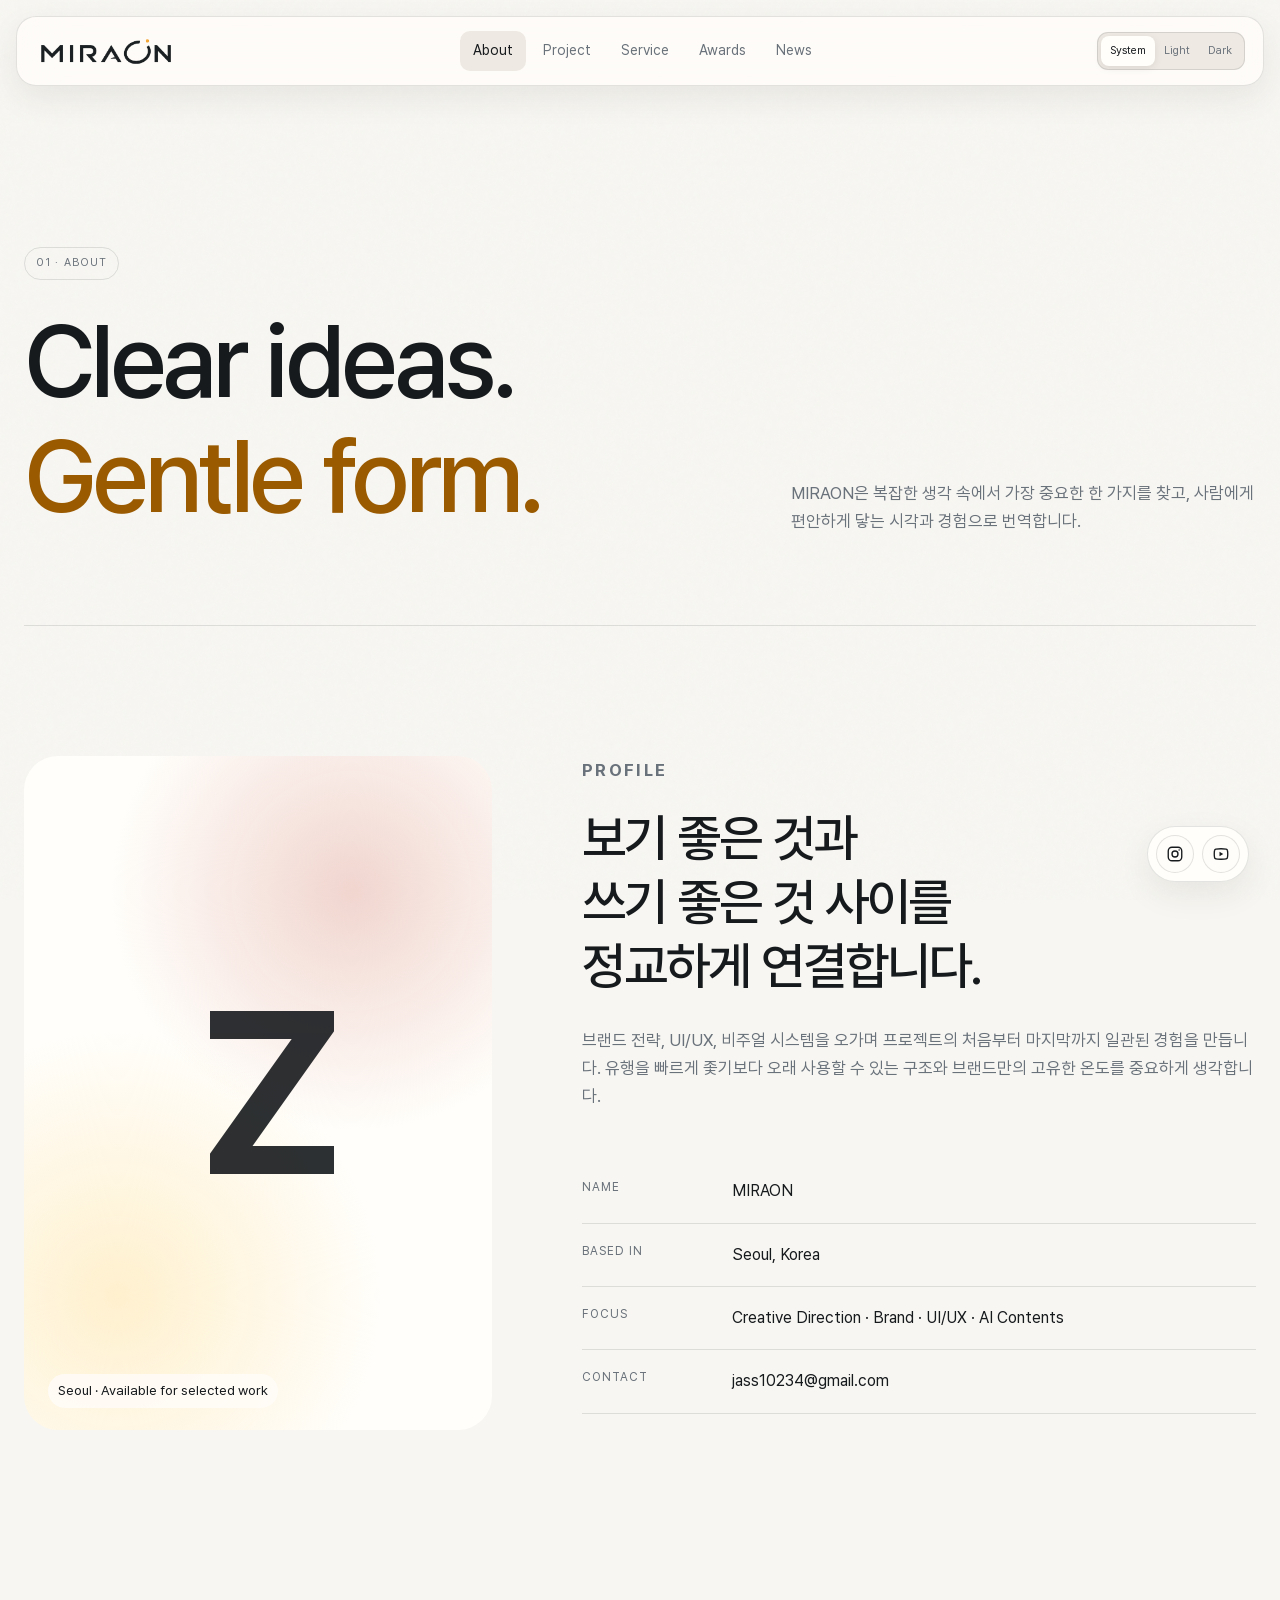
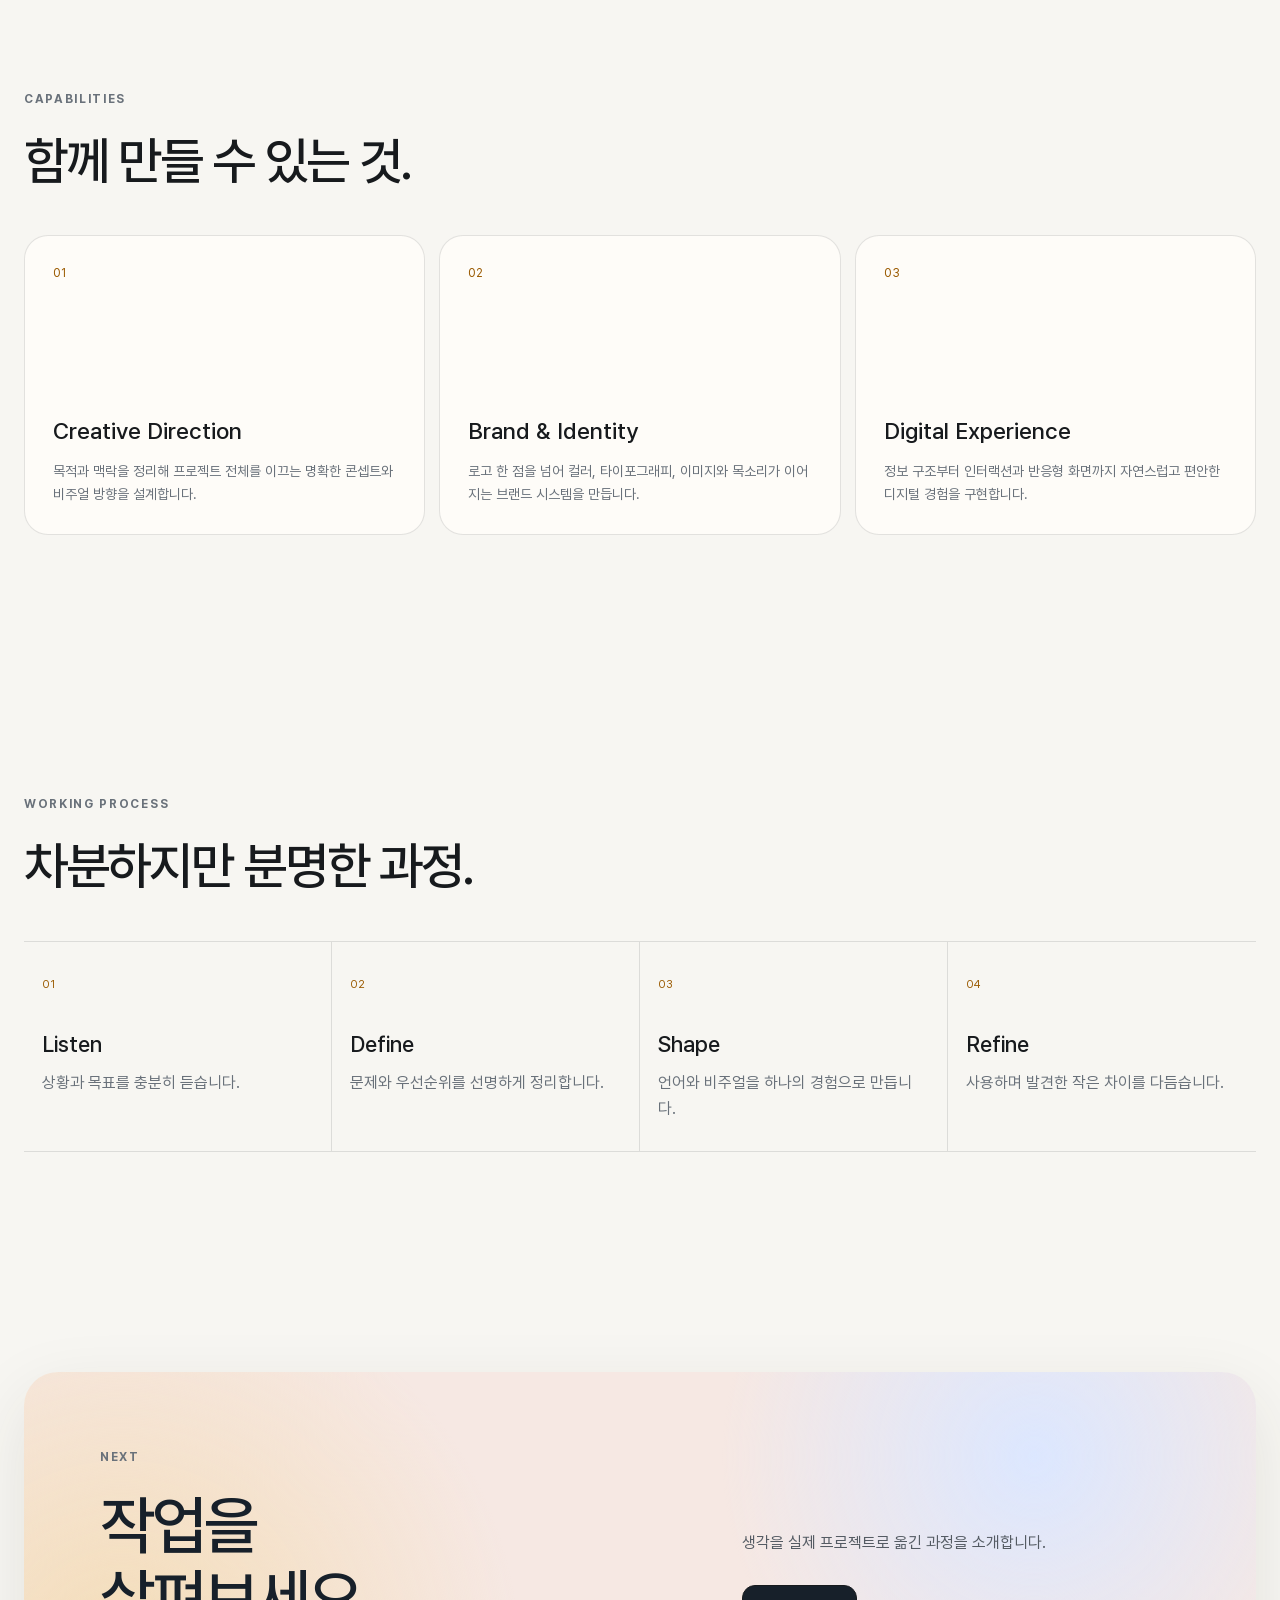
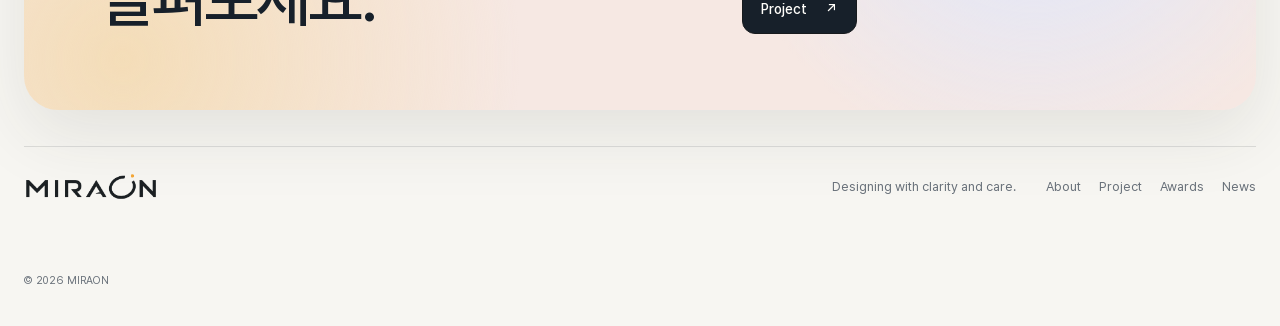
==== commit 3e573948: "Fix MIRAON responsive layout across mobile, tablet and desktop" ====
--- a/about.html
+++ b/about.html
@@ -1,60 +1,60 @@
-<!doctype html>
-<html lang="ko" data-theme="system">
-<head>
-  <meta charset="utf-8"><meta name="viewport" content="width=device-width, initial-scale=1">
-  <meta name="description" content="MIRAON의 디자인 태도와 역량을 소개합니다."><meta name="theme-color" content="#f6f2ec">
-  <title>About — MIRAON</title><link rel="icon" type="image/png" href="assets/brand/miraon-favicon.png"><link rel="stylesheet" href="style.css?v=20260902-1"><script src="script.js" defer></script>
-</head>
-<body data-page="about">
-  <a class="skip-link" href="#main">본문으로 이동</a>
-  <header class="site-header" data-header>
-    <a class="brand" href="index.html" aria-label="MIRAON 홈">MIRAON<span>✦</span></a>
-    <button class="menu-button" type="button" aria-label="메뉴 열기" aria-controls="site-nav" aria-expanded="false" data-menu-button><span></span><span></span></button>
-    <nav class="site-nav" id="site-nav" aria-label="주요 메뉴" data-menu><a href="about.html" data-nav="about">About</a><a href="project.html" data-nav="project">Project</a><a href="service.html" data-nav="service">Service</a><a href="awards.html" data-nav="awards">Awards</a><a href="news.html" data-nav="news">News</a></nav>
-    <div class="theme-switcher" role="group" aria-label="화면 테마"><button type="button" data-theme-choice="system">System</button><button type="button" data-theme-choice="light">Light</button><button type="button" data-theme-choice="dark">Dark</button></div>
-  </header>
-  <main id="main">
-    <section class="page-hero shell reveal">
-      <div><span class="page-label">01 · About</span><h1>Clear ideas.<em>Gentle form.</em></h1></div>
-      <p>MIRAON은 복잡한 생각 속에서 가장 중요한 한 가지를 찾고, 사람에게 편안하게 닿는 시각과 경험으로 번역합니다.</p>
-    </section>
-
-    <section class="section shell profile-layout">
-      <div class="portrait-card reveal"><span class="portrait-mark">Z</span><small>Seoul · Available for selected work</small></div>
-      <div class="body-copy reveal">
-        <p class="eyebrow">Profile</p>
-        <h2>보기 좋은 것과<br>쓰기 좋은 것 사이를<br>정교하게 연결합니다.</h2>
-        <p>브랜드 전략, UI/UX, 비주얼 시스템을 오가며 프로젝트의 처음부터 마지막까지 일관된 경험을 만듭니다. 유행을 빠르게 좇기보다 오래 사용할 수 있는 구조와 브랜드만의 고유한 온도를 중요하게 생각합니다.</p>
-        <dl class="fact-list">
-          <div><dt>Name</dt><dd>MIRAON</dd></div>
-          <div><dt>Based in</dt><dd>Seoul, Korea</dd></div>
-          <div><dt>Focus</dt><dd>Creative Direction · Brand · UI/UX · AI Contents</dd></div>
-          <div><dt>Contact</dt><dd><a href="mailto:jass10234@gmail.com">jass10234@gmail.com</a></dd></div>
-        </dl>
-      </div>
-    </section>
-
-    <section class="section shell">
-      <div class="section-head reveal"><div><p class="eyebrow">Capabilities</p><h2>함께 만들 수 있는 것.</h2></div></div>
-      <div class="capability-grid">
-        <article class="info-card reveal"><span>01</span><h3>Creative Direction</h3><p>목적과 맥락을 정리해 프로젝트 전체를 이끄는 명확한 콘셉트와 비주얼 방향을 설계합니다.</p></article>
-        <article class="info-card reveal"><span>02</span><h3>Brand & Identity</h3><p>로고 한 점을 넘어 컬러, 타이포그래피, 이미지와 목소리가 이어지는 브랜드 시스템을 만듭니다.</p></article>
-        <article class="info-card reveal"><span>03</span><h3>Digital Experience</h3><p>정보 구조부터 인터랙션과 반응형 화면까지 자연스럽고 편안한 디지털 경험을 구현합니다.</p></article>
-      </div>
-    </section>
-
-    <section class="section shell">
-      <div class="section-head reveal"><div><p class="eyebrow">Working process</p><h2>차분하지만 분명한 과정.</h2></div></div>
-      <div class="process-list reveal">
-        <div><span>01</span><strong>Listen</strong><p>상황과 목표를 충분히 듣습니다.</p></div>
-        <div><span>02</span><strong>Define</strong><p>문제와 우선순위를 선명하게 정리합니다.</p></div>
-        <div><span>03</span><strong>Shape</strong><p>언어와 비주얼을 하나의 경험으로 만듭니다.</p></div>
-        <div><span>04</span><strong>Refine</strong><p>사용하며 발견한 작은 차이를 다듬습니다.</p></div>
-      </div>
-    </section>
-
-    <section class="contact shell reveal"><div><p class="eyebrow">Next</p><h2>작업을<br>살펴보세요.</h2></div><div class="contact-side"><p>생각을 실제 프로젝트로 옮긴 과정을 소개합니다.</p><a class="button button-dark" href="project.html">Project <span>↗</span></a></div></section>
-  </main>
-  <footer class="site-footer shell"><a class="brand" href="index.html">MIRAON<span>✦</span></a><p>Designing with clarity and care.</p><div><a href="about.html">About</a><a href="project.html">Project</a><a href="awards.html">Awards</a><a href="news.html">News</a></div><div class="footer-socials" aria-label="소셜 미디어"><a class="footer-social-link" href="https://www.instagram.com/pieces.of.busan/" target="_blank" rel="noopener noreferrer" aria-label="인스타그램 Pieces of Busan 새 탭에서 열기"><svg viewBox="0 0 24 24" aria-hidden="true"><rect x="3" y="3" width="18" height="18" rx="5"></rect><circle cx="12" cy="12" r="4"></circle><circle cx="17.5" cy="6.5" r="1" fill="currentColor" stroke="none"></circle></svg></a><a class="footer-social-link" href="https://www.youtube.com/@ZEIV-k8u" target="_blank" rel="noopener noreferrer" aria-label="유튜브 MIRAON 새 탭에서 열기"><svg viewBox="0 0 24 24" aria-hidden="true"><path d="M21 12c0-2.3-.2-4.1-.5-5-.2-.8-.9-1.4-1.7-1.6C17.3 5 12 5 12 5s-5.3 0-6.8.4C4.4 5.6 3.7 6.2 3.5 7 3.2 7.9 3 9.7 3 12s.2 4.1.5 5c.2.8.9 1.4 1.7 1.6C6.7 19 12 19 12 19s5.3 0 6.8-.4c.8-.2 1.5-.8 1.7-1.6.3-.9.5-2.7.5-5Z"></path><path d="m10 9 5 3-5 3V9Z" fill="currentColor" stroke="none"></path></svg></a></div><small>© <span data-year></span> MIRAON</small></footer>
-</body>
-</html>
+<!doctype html>
+<html lang="ko" data-theme="system">
+<head>
+  <meta charset="utf-8"><meta name="viewport" content="width=device-width, initial-scale=1">
+  <meta name="description" content="MIRAON의 디자인 태도와 역량을 소개합니다."><meta name="theme-color" content="#f6f2ec">
+  <title>About — MIRAON</title><link rel="icon" type="image/png" href="assets/brand/miraon-favicon.png"><link rel="stylesheet" href="style.css?v=20261013-responsive"><script src="script.js" defer></script>
+</head>
+<body data-page="about">
+  <a class="skip-link" href="#main">본문으로 이동</a>
+  <header class="site-header" data-header>
+    <a class="brand" href="index.html" aria-label="MIRAON 홈">MIRAON<span>✦</span></a>
+    <button class="menu-button" type="button" aria-label="메뉴 열기" aria-controls="site-nav" aria-expanded="false" data-menu-button><span></span><span></span></button>
+    <nav class="site-nav" id="site-nav" aria-label="주요 메뉴" data-menu><a href="about.html" data-nav="about">About</a><a href="project.html" data-nav="project">Project</a><a href="service.html" data-nav="service">Service</a><a href="awards.html" data-nav="awards">Awards</a><a href="news.html" data-nav="news">News</a></nav>
+    <div class="theme-switcher" role="group" aria-label="화면 테마"><button type="button" data-theme-choice="system">System</button><button type="button" data-theme-choice="light">Light</button><button type="button" data-theme-choice="dark">Dark</button></div>
+  </header>
+  <main id="main">
+    <section class="page-hero shell reveal">
+      <div><span class="page-label">01 · About</span><h1>Clear ideas.<em>Gentle form.</em></h1></div>
+      <p>MIRAON은 복잡한 생각 속에서 가장 중요한 한 가지를 찾고, 사람에게 편안하게 닿는 시각과 경험으로 번역합니다.</p>
+    </section>
+
+    <section class="section shell profile-layout">
+      <div class="portrait-card reveal"><span class="portrait-mark">Z</span><small>Seoul · Available for selected work</small></div>
+      <div class="body-copy reveal">
+        <p class="eyebrow">Profile</p>
+        <h2>보기 좋은 것과<br>쓰기 좋은 것 사이를<br>정교하게 연결합니다.</h2>
+        <p>브랜드 전략, UI/UX, 비주얼 시스템을 오가며 프로젝트의 처음부터 마지막까지 일관된 경험을 만듭니다. 유행을 빠르게 좇기보다 오래 사용할 수 있는 구조와 브랜드만의 고유한 온도를 중요하게 생각합니다.</p>
+        <dl class="fact-list">
+          <div><dt>Name</dt><dd>MIRAON</dd></div>
+          <div><dt>Based in</dt><dd>Seoul, Korea</dd></div>
+          <div><dt>Focus</dt><dd>Creative Direction · Brand · UI/UX · AI Contents</dd></div>
+          <div><dt>Contact</dt><dd><a href="mailto:jass10234@gmail.com">jass10234@gmail.com</a></dd></div>
+        </dl>
+      </div>
+    </section>
+
+    <section class="section shell">
+      <div class="section-head reveal"><div><p class="eyebrow">Capabilities</p><h2>함께 만들 수 있는 것.</h2></div></div>
+      <div class="capability-grid">
+        <article class="info-card reveal"><span>01</span><h3>Creative Direction</h3><p>목적과 맥락을 정리해 프로젝트 전체를 이끄는 명확한 콘셉트와 비주얼 방향을 설계합니다.</p></article>
+        <article class="info-card reveal"><span>02</span><h3>Brand & Identity</h3><p>로고 한 점을 넘어 컬러, 타이포그래피, 이미지와 목소리가 이어지는 브랜드 시스템을 만듭니다.</p></article>
+        <article class="info-card reveal"><span>03</span><h3>Digital Experience</h3><p>정보 구조부터 인터랙션과 반응형 화면까지 자연스럽고 편안한 디지털 경험을 구현합니다.</p></article>
+      </div>
+    </section>
+
+    <section class="section shell">
+      <div class="section-head reveal"><div><p class="eyebrow">Working process</p><h2>차분하지만 분명한 과정.</h2></div></div>
+      <div class="process-list reveal">
+        <div><span>01</span><strong>Listen</strong><p>상황과 목표를 충분히 듣습니다.</p></div>
+        <div><span>02</span><strong>Define</strong><p>문제와 우선순위를 선명하게 정리합니다.</p></div>
+        <div><span>03</span><strong>Shape</strong><p>언어와 비주얼을 하나의 경험으로 만듭니다.</p></div>
+        <div><span>04</span><strong>Refine</strong><p>사용하며 발견한 작은 차이를 다듬습니다.</p></div>
+      </div>
+    </section>
+
+    <section class="contact shell reveal"><div><p class="eyebrow">Next</p><h2>작업을<br>살펴보세요.</h2></div><div class="contact-side"><p>생각을 실제 프로젝트로 옮긴 과정을 소개합니다.</p><a class="button button-dark" href="project.html">Project <span>↗</span></a></div></section>
+  </main>
+  <footer class="site-footer shell"><a class="brand" href="index.html">MIRAON<span>✦</span></a><p>Designing with clarity and care.</p><div><a href="about.html">About</a><a href="project.html">Project</a><a href="awards.html">Awards</a><a href="news.html">News</a></div><div class="footer-socials" aria-label="소셜 미디어"><a class="footer-social-link" href="https://www.instagram.com/pieces.of.busan/" target="_blank" rel="noopener noreferrer" aria-label="인스타그램 Pieces of Busan 새 탭에서 열기"><svg viewBox="0 0 24 24" aria-hidden="true"><rect x="3" y="3" width="18" height="18" rx="5"></rect><circle cx="12" cy="12" r="4"></circle><circle cx="17.5" cy="6.5" r="1" fill="currentColor" stroke="none"></circle></svg></a><a class="footer-social-link" href="https://www.youtube.com/@ZEIV-k8u" target="_blank" rel="noopener noreferrer" aria-label="유튜브 MIRAON 새 탭에서 열기"><svg viewBox="0 0 24 24" aria-hidden="true"><path d="M21 12c0-2.3-.2-4.1-.5-5-.2-.8-.9-1.4-1.7-1.6C17.3 5 12 5 12 5s-5.3 0-6.8.4C4.4 5.6 3.7 6.2 3.5 7 3.2 7.9 3 9.7 3 12s.2 4.1.5 5c.2.8.9 1.4 1.7 1.6C6.7 19 12 19 12 19s5.3 0 6.8-.4c.8-.2 1.5-.8 1.7-1.6.3-.9.5-2.7.5-5Z"></path><path d="m10 9 5 3-5 3V9Z" fill="currentColor" stroke="none"></path></svg></a></div><small>© <span data-year></span> MIRAON</small></footer>
+</body>
+</html>
--- a/style.css
+++ b/style.css
@@ -1,626 +1,748 @@
-@import url('https://fonts.googleapis.com/css2?family=DM+Sans:wght@400;500;600&family=Noto+Sans+KR:wght@300;400;500;600&display=swap');
-
-:root {
-  color-scheme: light;
-  --bg: #f6f2ec;
-  --surface: rgba(255, 253, 249, .82);
-  --surface-solid: #fffdfa;
-  --surface-soft: #eee9e2;
-  --ink: #17202a;
-  --muted: #69717a;
-  --line: rgba(25, 32, 42, .12);
-  --line-strong: rgba(25, 32, 42, .22);
-  --brand-orange: #f39d1f;
-  --accent: #b85a0d;
-  --accent-soft: #f6dfbb;
-  --brand-wordmark: url("assets/brand/miraon-wordmark-dark.png");
-  --brand-monogram: url("assets/brand/miraon-monogram-dark.png");
-  --peach: #f1d5cf;
-  --peach-soft: #faece6;
-  --mint: #d9ebe1;
-  --yellow: #f4e7be;
-  --shadow: 0 24px 70px rgba(52, 45, 38, .10);
-  --shadow-small: 0 12px 32px rgba(52, 45, 38, .08);
-  --radius-xl: 34px;
-  --radius-lg: 24px;
-  --radius-md: 16px;
-  --max: 1240px;
-}
-
-html[data-theme="dark"] {
-  color-scheme: dark;
-  --bg: #121519;
-  --surface: rgba(29, 33, 38, .84);
-  --surface-solid: #1c2025;
-  --surface-soft: #252a30;
-  --ink: #f3f1ec;
-  --muted: #a5abb2;
-  --line: rgba(255, 255, 255, .11);
-  --line-strong: rgba(255, 255, 255, .22);
-  --brand-orange: #f3a11f;
-  --accent: #f3a11f;
-  --accent-soft: #4a321a;
-  --brand-wordmark: url("assets/brand/miraon-wordmark-light.png");
-  --brand-monogram: url("assets/brand/miraon-monogram-light.png");
-  --peach: #5b403d;
-  --peach-soft: #362b2b;
-  --mint: #293e36;
-  --yellow: #443d28;
-  --shadow: 0 26px 80px rgba(0, 0, 0, .28);
-  --shadow-small: 0 12px 35px rgba(0, 0, 0, .22);
-}
-
-@media (prefers-color-scheme: dark) {
-  html[data-theme="system"] {
-    color-scheme: dark;
-    --bg: #121519; --surface: rgba(29, 33, 38, .84); --surface-solid: #1c2025;
-    --surface-soft: #252a30; --ink: #f3f1ec; --muted: #a5abb2;
-    --line: rgba(255, 255, 255, .11); --line-strong: rgba(255, 255, 255, .22);
-    --brand-orange: #f3a11f; --accent: #f3a11f; --accent-soft: #4a321a; --peach: #5b403d;
-    --brand-wordmark: url("assets/brand/miraon-wordmark-light.png");
-    --brand-monogram: url("assets/brand/miraon-monogram-light.png");
-    --peach-soft: #362b2b; --mint: #293e36; --yellow: #443d28;
-    --shadow: 0 26px 80px rgba(0, 0, 0, .28); --shadow-small: 0 12px 35px rgba(0, 0, 0, .22);
-  }
-}
-
-* { box-sizing: border-box; }
-html { scroll-behavior: smooth; }
-body { margin: 0; background: var(--bg); color: var(--ink); font-family: "DM Sans", "Noto Sans KR", sans-serif; font-size: 16px; line-height: 1.65; transition: background .35s ease, color .35s ease; }
-body::before { content: ""; position: fixed; inset: 0; pointer-events: none; opacity: .28; z-index: -1; background-image: url("data:image/svg+xml,%3Csvg viewBox='0 0 160 160' xmlns='http://www.w3.org/2000/svg'%3E%3Cfilter id='n'%3E%3CfeTurbulence type='fractalNoise' baseFrequency='.9' numOctaves='2' stitchTiles='stitch'/%3E%3C/filter%3E%3Crect width='100%25' height='100%25' filter='url(%23n)' opacity='.055'/%3E%3C/svg%3E"); }
-a { color: inherit; text-decoration: none; }
-button, input { font: inherit; }
-img { display: block; max-width: 100%; }
-.shell { width: min(calc(100% - 48px), var(--max)); margin-inline: auto; }
-.skip-link { position: fixed; left: 16px; top: -80px; background: var(--ink); color: var(--bg); padding: 10px 16px; z-index: 1000; border-radius: 10px; }
-.skip-link:focus { top: 16px; }
-
-.site-header { width: min(calc(100% - 32px), 1360px); height: 70px; margin: 16px auto 0; padding: 0 18px 0 22px; position: sticky; top: 14px; z-index: 100; display: grid; grid-template-columns: 1fr auto 1fr; align-items: center; border: 1px solid var(--line); border-radius: 20px; background: var(--surface); backdrop-filter: blur(20px); box-shadow: var(--shadow-small); }
-.brand { width: 134px; height: 32px; display: inline-flex; flex: 0 0 auto; align-items: center; overflow: hidden; font-size: 0; }
-.brand::before { content: ""; width: 100%; height: 100%; display: block; background: var(--brand-wordmark) no-repeat left center / contain; }
-.brand span { display: none; }
-.site-nav { display: flex; gap: 4px; }
-.site-nav a { padding: 8px 13px; border-radius: 10px; color: var(--muted); font-size: 14px; transition: .2s ease; }
-.site-nav a:hover, .site-nav a[aria-current="page"] { background: var(--surface-soft); color: var(--ink); }
-.theme-switcher { justify-self: end; display: flex; padding: 3px; border: 1px solid var(--line); border-radius: 11px; background: var(--surface-soft); }
-.theme-switcher button { border: 0; padding: 6px 9px; color: var(--muted); background: transparent; border-radius: 8px; font-size: 11px; cursor: pointer; }
-.theme-switcher button[aria-pressed="true"] { color: var(--ink); background: var(--surface-solid); box-shadow: 0 2px 8px rgba(0,0,0,.08); }
-.menu-button { display: none; border: 0; background: transparent; width: 38px; height: 38px; padding: 10px; cursor: pointer; }
-.menu-button span { display: block; width: 100%; height: 1px; margin: 6px 0; background: var(--ink); }
-
-.hero { min-height: 750px; display: grid; grid-template-columns: .9fr 1.1fr; gap: clamp(40px, 6vw, 90px); align-items: center; padding-block: 100px 88px; }
-.kicker, .eyebrow { margin: 0 0 22px; color: var(--muted); font-size: 12px; font-weight: 600; letter-spacing: .14em; text-transform: uppercase; }
-.kicker { display: flex; align-items: center; gap: 9px; }
-.kicker span { width: 7px; height: 7px; border-radius: 50%; background: #73ad88; box-shadow: 0 0 0 5px rgba(115,173,136,.13); }
-.hero h1 { margin: 0; font-size: clamp(46px, 5.2vw, 76px); font-weight: 500; line-height: 1.12; letter-spacing: -.055em; word-break: keep-all; }
-.hero h1 em, blockquote em { color: var(--accent); font-style: normal; }
-.hero-intro { max-width: 570px; margin: 30px 0 0; color: var(--muted); font-size: 17px; word-break: keep-all; }
-.button-row { display: flex; gap: 10px; margin-top: 36px; flex-wrap: wrap; }
-.button { min-height: 48px; display: inline-flex; align-items: center; justify-content: center; gap: 18px; padding: 12px 18px; border: 1px solid var(--line); border-radius: 13px; font-size: 14px; font-weight: 500; transition: transform .25s ease, background .25s ease, border-color .25s ease; }
-.button:hover { transform: translateY(-2px); }
-.button-primary, .button-dark { background: var(--ink); color: var(--bg); border-color: var(--ink); }
-.button-quiet { background: var(--surface); }
-.button-dark { color: var(--surface-solid); background: #17202a; }
-
-.hero-art { min-height: 520px; position: relative; display: grid; place-items: center; border: 1px solid var(--line); overflow: hidden; border-radius: var(--radius-xl); background: radial-gradient(circle at 23% 68%, var(--yellow), transparent 36%), radial-gradient(circle at 83% 20%, var(--peach), transparent 38%), var(--surface-solid); box-shadow: var(--shadow); }
-.hero-image-card { width: 80%; margin: 0; position: relative; z-index: 2; overflow: hidden; border: 7px solid rgba(255,255,255,.42); border-radius: 23px; box-shadow: 0 30px 70px rgba(62,50,45,.18); transform: rotate(-2.5deg); }
-.hero-image-card img { width: 100%; aspect-ratio: 16/9; object-fit: cover; }
-.soft-orb { position: absolute; border-radius: 50%; filter: blur(4px); }
-.orb-one { width: 180px; height: 180px; left: -40px; top: 80px; background: var(--accent-soft); }
-.orb-two { width: 140px; height: 140px; right: -20px; bottom: -20px; background: var(--mint); }
-.floating-card { position: absolute; z-index: 3; padding: 14px; border: 1px solid rgba(255,255,255,.48); border-radius: 15px; background: rgba(255,255,255,.78); color: #17202a; backdrop-filter: blur(14px); box-shadow: 0 16px 32px rgba(47,42,39,.12); }
-.floating-theme { left: 6%; top: 9%; width: 142px; }
-.floating-theme span { display: block; margin-bottom: 9px; font-size: 12px; font-weight: 600; }
-.floating-theme i { display: block; height: 5px; margin: 6px 0; border-radius: 9px; background: #dce2e8; }
-.floating-theme i:nth-of-type(2) { width: 75%; background: #9bacee; }
-.floating-note { right: 5%; bottom: 12%; }
-.floating-note small { display: block; color: #69717a; font-size: 9px; }
-.floating-note strong { font-size: 13px; }
-.art-caption { position: absolute; z-index: 3; left: 6%; bottom: 6%; display: flex; gap: 10px; align-items: flex-start; color: #17202a; }
-.art-caption span { width: 26px; height: 26px; display: grid; place-items: center; border-radius: 50%; background: rgba(255,255,255,.8); font-size: 10px; }
-.art-caption p { margin: 0; font-size: 11px; line-height: 1.4; }
-
-.marquee { overflow: hidden; padding: 18px 0; border-block: 1px solid var(--line); color: var(--muted); white-space: nowrap; }
-.marquee div { width: max-content; animation: drift 28s linear infinite; font-size: 13px; letter-spacing: .08em; text-transform: uppercase; }
-.marquee i { padding: 0 22px; color: var(--accent); font-style: normal; }
-@keyframes drift { to { transform: translateX(-50%); } }
-
-.section { padding-block: 130px; }
-.section-head { display: flex; justify-content: space-between; align-items: flex-end; gap: 30px; margin-bottom: 46px; }
-.section-head h2, .contact h2, .page-hero h1 { margin: 0; font-weight: 500; letter-spacing: -.045em; line-height: 1.13; }
-.section-head h2 { font-size: clamp(34px, 4vw, 54px); }
-.text-link { padding-bottom: 6px; border-bottom: 1px solid var(--line-strong); color: var(--muted); font-size: 14px; }
-.text-link span { padding-left: 12px; color: var(--ink); }
-.work-grid { display: grid; grid-template-columns: 1.15fr .85fr; gap: 20px; }
-.work-card { min-width: 0; padding: 10px; border: 1px solid var(--line); border-radius: 28px; background: var(--surface); transition: transform .35s ease, box-shadow .35s ease; }
-.work-card:hover { transform: translateY(-5px); box-shadow: var(--shadow); }
-.work-image { min-height: 360px; display: grid; place-items: center; overflow: hidden; border-radius: 20px; }
-.image-peach { background: linear-gradient(145deg, var(--peach-soft), var(--yellow)); }
-.image-blue { background: linear-gradient(145deg, var(--accent-soft), var(--mint)); }
-.work-image img { width: 80%; border-radius: 16px; box-shadow: 0 24px 60px rgba(46,47,55,.18); transition: transform .55s ease; }
-.work-card:hover img { transform: scale(1.025) rotate(.4deg); }
-.work-card:not(.work-card-large) .work-image img { width: 73%; aspect-ratio: 4/5; object-fit: cover; object-position: top; }
-.work-meta { min-height: 180px; padding: 24px 18px 16px; display: flex; align-items: flex-start; justify-content: space-between; gap: 20px; }
-.pill { display: inline-flex; padding: 4px 9px; border: 1px solid var(--line); border-radius: 999px; color: var(--muted); font-size: 10px; letter-spacing: .06em; text-transform: uppercase; }
-.work-meta h3 { margin: 15px 0 7px; font-size: 24px; font-weight: 500; letter-spacing: -.025em; }
-.work-meta p { max-width: 450px; margin: 0; color: var(--muted); font-size: 14px; }
-.round-arrow { flex: 0 0 38px; height: 38px; display: grid; place-items: center; border: 1px solid var(--line); border-radius: 50%; }
-.project-entry-link { min-height: 150px; margin-top: 20px; padding: 26px 28px; display: grid; grid-template-columns: 50px 1fr auto; align-items: center; gap: 22px; border: 1px solid var(--line); border-radius: var(--radius-lg); background: linear-gradient(105deg, var(--surface), var(--peach-soft)); transition: transform .3s ease, box-shadow .3s ease; }
-.project-entry-link:hover { transform: translateY(-4px); box-shadow: var(--shadow-small); }
-.project-entry-number { color: var(--accent); font-size: 12px; }
-.project-entry-link h3 { margin: 10px 0 4px; font-size: 27px; font-weight: 500; letter-spacing: -.03em; }
-.project-entry-link p { margin: 0; color: var(--muted); font-size: 13px; }
-
-.philosophy-block { display: grid; grid-template-columns: 1fr 1fr; gap: 8vw; border-top: 1px solid var(--line); }
-.quote blockquote { margin: 0; font-size: clamp(31px, 3.7vw, 52px); line-height: 1.3; letter-spacing: -.045em; word-break: keep-all; }
-.principles article { display: grid; grid-template-columns: 44px 1fr; gap: 14px; padding: 24px 0; border-bottom: 1px solid var(--line); }
-.principles article:first-child { border-top: 1px solid var(--line); }
-.principles span { color: var(--accent); font-size: 12px; }
-.principles h3 { margin: 0 0 4px; font-size: 18px; font-weight: 500; }
-.principles p { margin: 0; color: var(--muted); font-size: 14px; }
-.snapshots { padding-top: 40px; }
-.snapshot-grid { display: grid; grid-template-columns: 1fr 1fr; gap: 14px; }
-.snapshot-card { min-height: 210px; display: grid; grid-template-columns: auto 1fr auto; align-items: end; gap: 24px; padding: 28px; border: 1px solid var(--line); border-radius: var(--radius-lg); background: var(--surface); transition: background .25s ease, transform .25s ease; }
-.snapshot-card:hover { background: var(--surface-solid); transform: translateY(-3px); }
-.snapshot-index { width: 44px; height: 44px; display: grid; place-items: center; align-self: start; border-radius: 50%; background: var(--accent-soft); color: var(--accent); font-weight: 600; }
-.snapshot-card p { margin: 0 0 5px; color: var(--muted); font-size: 12px; }
-.snapshot-card h3 { margin: 0; font-size: 21px; font-weight: 500; word-break: keep-all; }
-.contact { margin-top: 90px; margin-bottom: 36px; padding: clamp(38px, 6vw, 76px); display: grid; grid-template-columns: 1.15fr .85fr; align-items: end; gap: 50px; border-radius: var(--radius-xl); color: #17202a; background: radial-gradient(circle at 82% 25%, #dce7ff, transparent 30%), radial-gradient(circle at 8% 85%, #f4ddb8, transparent 34%), #f6e8e3; box-shadow: var(--shadow); }
-.contact h2 { font-size: clamp(43px, 5vw, 70px); }
-.contact-side p { max-width: 430px; margin: 0 0 28px; color: #545b63; }
-
-.site-footer { min-height: 180px; display: grid; grid-template-columns: 1fr auto auto; align-items: center; gap: 30px; border-top: 1px solid var(--line); color: var(--muted); font-size: 13px; }
-.site-footer > div { display: flex; gap: 18px; }
-.site-footer .footer-socials { position: fixed; z-index: 70; right: clamp(16px, 2.4vw, 34px); bottom: max(18px, env(safe-area-inset-bottom)); display: flex; gap: 8px; padding: 8px; border: 1px solid var(--line); border-radius: 999px; background: var(--surface-solid); box-shadow: var(--shadow-small); }
-.footer-social-link { width: 38px; height: 38px; display: inline-grid; place-items: center; border: 1px solid var(--line); border-radius: 50%; color: var(--ink); background: var(--surface); transition: color .2s ease, background .2s ease, border-color .2s ease, transform .2s ease; }
-.footer-social-link svg { width: 18px; height: 18px; fill: none; stroke: currentColor; stroke-width: 1.8; stroke-linecap: round; stroke-linejoin: round; }
-.footer-social-link:hover { color: #17202a; background: var(--brand-orange); border-color: var(--brand-orange); transform: translateY(-2px); }
-.footer-social-link:focus-visible { outline: 2px solid var(--accent); outline-offset: 3px; }
-.site-footer small { grid-column: 1/-1; padding-bottom: 20px; }
-
-/* Inner pages */
-.page-hero { min-height: 540px; padding-block: 135px 90px; display: grid; grid-template-columns: 1.2fr .8fr; gap: 70px; align-items: end; border-bottom: 1px solid var(--line); }
-.page-hero h1 { font-size: clamp(58px, 8vw, 112px); }
-.page-hero h1 em { display: block; color: var(--accent); font-style: normal; }
-.page-hero > p { max-width: 480px; margin: 0; color: var(--muted); font-size: 17px; word-break: keep-all; }
-.page-label { display: inline-flex; margin-bottom: 24px; padding: 6px 11px; border: 1px solid var(--line); border-radius: 999px; color: var(--muted); font-size: 11px; text-transform: uppercase; letter-spacing: .1em; }
-.profile-layout { display: grid; grid-template-columns: .82fr 1.18fr; gap: 7vw; }
-.portrait-card { min-height: 520px; position: relative; display: grid; place-items: center; overflow: hidden; border-radius: var(--radius-xl); background: radial-gradient(circle at 70% 20%, var(--peach), transparent 38%), radial-gradient(circle at 20% 80%, var(--accent-soft), transparent 40%), var(--surface-solid); }
-.portrait-mark { font-size: clamp(120px, 18vw, 240px); font-weight: 600; letter-spacing: -.12em; color: var(--ink); opacity: .9; }
-.portrait-card small { position: absolute; left: 24px; bottom: 22px; padding: 6px 10px; border-radius: 999px; background: var(--surface); }
-.body-copy h2 { margin: 0 0 28px; font-size: clamp(33px, 4vw, 54px); font-weight: 500; line-height: 1.25; letter-spacing: -.04em; word-break: keep-all; }
-.body-copy > p { color: var(--muted); font-size: 17px; }
-.fact-list { margin-top: 50px; }
-.fact-list > div { display: grid; grid-template-columns: 150px 1fr; padding: 18px 0; border-bottom: 1px solid var(--line); }
-.fact-list dt { color: var(--muted); font-size: 12px; text-transform: uppercase; letter-spacing: .08em; }
-.fact-list dd { margin: 0; }
-.capability-grid { display: grid; grid-template-columns: repeat(3, 1fr); gap: 14px; }
-.info-card { min-height: 300px; padding: 28px; display: flex; flex-direction: column; border: 1px solid var(--line); border-radius: var(--radius-lg); background: var(--surface); }
-.info-card > span { color: var(--accent); font-size: 12px; }
-.info-card h3 { margin: auto 0 9px; font-size: 23px; font-weight: 500; }
-.info-card p { margin: 0; color: var(--muted); font-size: 14px; }
-.process-list { display: grid; grid-template-columns: repeat(4, 1fr); border-block: 1px solid var(--line); }
-.process-list div { padding: 28px 18px; border-right: 1px solid var(--line); }
-.process-list div:last-child { border: 0; }
-.process-list span { color: var(--accent); font-size: 11px; }
-.process-list strong { display: block; margin-top: 30px; font-size: 19px; font-weight: 500; }
-
-/* Service */
-.service-section { --tumse-green: #0f6b64; --tumse-mint: #78c7bd; --tumse-mist: #eef5f1; --tumse-amber: #ffb547; }
-.service-heading-copy { max-width: 390px; margin: 0; color: var(--muted); font-size: 14px; word-break: keep-all; }
-.tumse-quick-entry { width: 100%; margin: 0 0 82px; padding: 20px 24px; display: grid; grid-template-columns: 1fr 1.3fr auto; align-items: center; gap: 24px; border: 1px solid color-mix(in srgb, var(--tumse-green) 25%, var(--line)); border-radius: 18px; color: #fff; background: var(--tumse-green); text-align: left; cursor: pointer; box-shadow: 0 16px 40px color-mix(in srgb, var(--tumse-green) 18%, transparent); transition: transform .25s ease, box-shadow .25s ease; }
-.tumse-quick-entry:hover { transform: translateY(-3px); box-shadow: 0 22px 55px color-mix(in srgb, var(--tumse-green) 25%, transparent); }
-.tumse-quick-entry > span:first-child { display: flex; align-items: baseline; gap: 14px; }
-.tumse-quick-entry small { color: rgba(255,255,255,.7); font-size: 9px; letter-spacing: .12em; text-transform: uppercase; }
-.tumse-quick-entry strong { font-size: 24px; font-weight: 600; letter-spacing: -.03em; }
-.tumse-quick-copy { color: rgba(255,255,255,.82); font-size: 13px; word-break: keep-all; }
-.tumse-quick-arrow { width: 38px; height: 38px; display: grid; place-items: center; border: 1px solid rgba(255,255,255,.3); border-radius: 50%; font-size: 15px; }
-.service-grid { display: grid; grid-template-columns: minmax(0, 1fr); }
-.service-card { min-height: 650px; padding: clamp(28px, 4vw, 50px); display: flex; flex-direction: column; overflow: hidden; position: relative; border: 1px solid color-mix(in srgb, #0f6b64 18%, var(--line)); border-radius: var(--radius-xl); background: radial-gradient(circle at 84% 18%, rgba(120,199,189,.45), transparent 30%), radial-gradient(circle at 12% 92%, rgba(255,181,71,.17), transparent 30%), #eef5f1; color: #171a1d; box-shadow: var(--shadow-small); }
-.service-card-top { display: flex; justify-content: space-between; align-items: center; gap: 20px; color: #59616a; font-size: 10px; font-weight: 600; letter-spacing: .1em; text-transform: uppercase; }
-.service-status { display: inline-flex; align-items: center; gap: 8px; }
-.service-status i { width: 7px; height: 7px; border-radius: 50%; background: var(--tumse-amber); box-shadow: 0 0 0 5px rgba(255,181,71,.15); }
-.service-card-brand { margin: auto 0; display: grid; justify-items: center; gap: 18px; }
-.service-card-brand img { width: min(620px, 82%); max-height: 220px; object-fit: contain; }
-.service-card-brand p { margin: 0; color: var(--tumse-green); font-size: 15px; font-weight: 600; letter-spacing: -.02em; }
-.service-card-copy { display: grid; grid-template-columns: 1fr auto; align-items: end; gap: 40px; }
-.service-card-copy h3 { margin: 0 0 13px; color: var(--tumse-green); font-size: clamp(34px, 4.4vw, 58px); font-weight: 600; line-height: 1.15; letter-spacing: -.055em; }
-.service-card-copy p { max-width: 620px; margin: 0; color: #59616a; font-size: 15px; word-break: keep-all; }
-.service-feature-list { margin: 22px 0 0; padding: 0; display: flex; flex-wrap: wrap; gap: 8px; list-style: none; }
-.service-feature-list li { padding: 7px 11px; border: 1px solid rgba(15,107,100,.18); border-radius: 999px; color: var(--tumse-green); background: rgba(255,255,255,.55); font-size: 11px; }
-.tumse-button { border-color: var(--tumse-green); color: #fff; background: var(--tumse-green); cursor: pointer; }
-.tumse-button:hover { background: #0b5a54; border-color: #0b5a54; }
-
-body.service-modal-open { overflow: hidden; }
-.service-dialog { --tumse-green: #0f6b64; --tumse-mint: #78c7bd; --tumse-mist: #eef5f1; --tumse-amber: #ffb547; width: min(1040px, calc(100% - 48px)); max-width: none; max-height: min(760px, calc(100dvh - 48px)); padding: 0; overflow: hidden; border: 1px solid rgba(15,107,100,.18); border-radius: 30px; color: #171a1d; background: #fff; box-shadow: 0 36px 110px rgba(10, 15, 20, .34); opacity: 0; transform: translateY(16px) scale(.985); transition: opacity .24s ease, transform .35s cubic-bezier(.2,.8,.2,1); }
-.service-dialog[open] { display: grid; grid-template-columns: .86fr 1.14fr; }
-.service-dialog.is-open { opacity: 1; transform: none; }
-.service-dialog::backdrop { background: rgba(15, 19, 24, .64); backdrop-filter: blur(10px); }
-.service-dialog-close { width: 42px; height: 42px; position: absolute; z-index: 2; right: 18px; top: 18px; border: 1px solid rgba(15,107,100,.18); border-radius: 50%; color: var(--tumse-green); background: #fff; cursor: pointer; transition: transform .2s ease, background .2s ease; }
-.service-dialog-close:hover { color: #171a1d; background: var(--tumse-amber); transform: rotate(5deg); }
-.service-dialog-close span { width: 15px; height: 1px; position: absolute; left: 50%; top: 50%; background: currentColor; transform: translate(-50%, -50%) rotate(45deg); }
-.service-dialog-close span:last-child { transform: translate(-50%, -50%) rotate(-45deg); }
-.service-dialog-visual { min-height: 650px; padding: 48px; display: flex; flex-direction: column; align-items: center; justify-content: center; gap: 20px; overflow: hidden; color: var(--tumse-green); background: radial-gradient(circle at 75% 20%, rgba(120,199,189,.45), transparent 34%), var(--tumse-mist); text-align: center; }
-.service-dialog-visual img { width: min(360px, 90%); max-height: 220px; object-fit: contain; }
-.service-dialog-visual p { margin: 0; font-size: 19px; font-weight: 600; letter-spacing: -.03em; }
-.service-dialog-visual span { margin-top: 14px; padding: 7px 11px; border: 1px solid rgba(15,107,100,.2); border-radius: 999px; font-size: 9px; letter-spacing: .08em; text-transform: uppercase; }
-.service-dialog-content { padding: clamp(48px, 6vw, 74px); overflow-y: auto; align-self: stretch; }
-.service-dialog-content .eyebrow { color: var(--tumse-green); }
-.service-dialog-content h2 { margin: 0; color: var(--tumse-green); font-size: clamp(46px, 6vw, 72px); font-weight: 600; line-height: 1.08; letter-spacing: -.06em; }
-.service-dialog-lead { max-width: 470px; margin: 22px 0 28px; color: #59616a; font-size: 15px; word-break: keep-all; }
-.service-dialog-actions { display: flex; flex-wrap: wrap; gap: 9px; margin-bottom: 36px; }
-.tumse-summary { padding-top: 28px; border-top: 1px solid rgba(15,107,100,.17); outline: none; }
-.tumse-summary > span { color: var(--tumse-green); font-size: 10px; font-weight: 700; letter-spacing: .12em; text-transform: uppercase; }
-.tumse-summary > p { margin: 12px 0 20px; color: #59616a; font-size: 13px; word-break: keep-all; }
-.tumse-summary ul { margin: 0; padding: 0; list-style: none; }
-.tumse-summary li { display: grid; grid-template-columns: 58px 1fr; gap: 14px; padding: 10px 0; border-top: 1px solid rgba(15,107,100,.12); }
-.tumse-summary li strong { color: var(--tumse-green); font-size: 12px; }
-.tumse-summary li span { color: #59616a; font-size: 12px; }
-
-.filter-bar { display: flex; gap: 8px; padding-top: 35px; }
-.filter-button { padding: 9px 14px; border: 1px solid var(--line); border-radius: 999px; color: var(--muted); background: transparent; cursor: pointer; }
-.filter-button.active { color: var(--surface-solid); background: var(--ink); }
-.project-index-section { padding-top: 95px; }
-.project-index-heading { display: grid; grid-template-columns: 1fr auto; align-items: end; gap: 30px; margin-bottom: 32px; }
-.project-index-heading h2 { margin: 0; font-size: clamp(34px, 4vw, 54px); font-weight: 500; line-height: 1.13; letter-spacing: -.045em; }
-.project-index-heading > p { max-width: 320px; margin: 0; color: var(--muted); font-size: 14px; }
-.project-index-list { border-top: 1px solid var(--line); }
-.project-index-item { border-bottom: 1px solid var(--line); scroll-margin-top: 115px; }
-.project-index-toggle { width: 100%; min-height: 126px; padding: 22px 0; display: grid; grid-template-columns: 80px 1fr 44px; align-items: center; gap: 20px; border: 0; color: var(--ink); background: transparent; text-align: left; cursor: pointer; }
-.project-index-no { color: var(--accent); font-size: 12px; }
-.project-index-title small { display: block; margin-bottom: 5px; color: var(--muted); font-size: 10px; font-weight: 500; letter-spacing: .08em; text-transform: uppercase; }
-.project-index-title strong { font-size: clamp(29px, 4vw, 46px); font-weight: 500; letter-spacing: -.04em; }
-.project-index-icon { width: 40px; height: 40px; position: relative; border: 1px solid var(--line); border-radius: 50%; transition: background .25s ease, transform .35s ease; }
-.project-index-icon::before, .project-index-icon::after { content: ""; position: absolute; left: 50%; top: 50%; width: 12px; height: 1px; background: currentColor; transform: translate(-50%, -50%); }
-.project-index-icon::after { transform: translate(-50%, -50%) rotate(90deg); transition: transform .25s ease; }
-.project-index-toggle:hover .project-index-icon { background: var(--surface-soft); }
-.project-index-toggle[aria-expanded="true"] .project-index-icon { transform: rotate(180deg); background: var(--ink); color: var(--bg); }
-.project-index-toggle[aria-expanded="true"] .project-index-icon::after { transform: translate(-50%, -50%) rotate(0); }
-.project-toc { margin: 0 0 28px 80px; padding: 28px; border: 1px solid var(--line); border-radius: var(--radius-lg); background: var(--surface); }
-.project-toc[hidden] { display: none; }
-.project-toc > p { margin: 0 0 16px; color: var(--muted); font-size: 10px; font-weight: 600; letter-spacing: .12em; text-transform: uppercase; }
-.project-toc ol { margin: 0; padding: 0; list-style: none; }
-.project-toc li { min-height: 64px; display: grid; grid-template-columns: 54px 1fr; align-items: center; gap: 12px; border-top: 1px solid var(--line); }
-.project-toc li span { color: var(--accent); font-size: 11px; }
-.project-toc li strong { font-size: 16px; font-weight: 500; word-break: keep-all; }
-.project-list { display: grid; gap: 90px; }
-.project-case { display: grid; grid-template-columns: 1.15fr .85fr; gap: 5vw; scroll-margin-top: 120px; }
-.case-visual { min-height: 520px; display: grid; place-items: center; overflow: hidden; border-radius: var(--radius-xl); background: linear-gradient(145deg, var(--peach-soft), var(--yellow)); }
-.case-visual.blue { background: linear-gradient(145deg, var(--accent-soft), var(--mint)); }
-.case-visual img { width: 80%; border-radius: 18px; box-shadow: var(--shadow); }
-.case-visual.tall img { width: 62%; aspect-ratio: 4/5; object-fit: cover; object-position: top; }
-.case-copy { padding-block: 24px; }
-.case-copy h2 { margin: 12px 0 16px; font-size: clamp(35px, 4vw, 53px); font-weight: 500; line-height: 1.12; letter-spacing: -.04em; }
-.case-copy > p { color: var(--muted); }
-.case-details { margin: 38px 0 0; }
-.case-details div { display: grid; grid-template-columns: 110px 1fr; padding: 14px 0; border-top: 1px solid var(--line); }
-.case-details dt { color: var(--muted); font-size: 12px; }
-.case-details dd { margin: 0; font-size: 14px; }
-.project-case[hidden] { display: none; }
-
-.record-list { border-top: 1px solid var(--line); }
-.record-row { min-height: 116px; display: grid; grid-template-columns: 100px 1fr auto; gap: 30px; align-items: center; border-bottom: 1px solid var(--line); }
-.record-row time, .record-row > span { color: var(--muted); font-size: 12px; }
-.record-row h3 { margin: 0 0 4px; font-size: 21px; font-weight: 500; }
-.record-row p { margin: 0; color: var(--muted); font-size: 13px; }
-.honest-note { margin-top: 28px; padding: 20px 22px; border-radius: var(--radius-md); background: var(--yellow); color: var(--ink); font-size: 13px; }
-.news-feature { display: grid; grid-template-columns: 1fr 1fr; min-height: 480px; overflow: hidden; border: 1px solid var(--line); border-radius: var(--radius-xl); background: var(--surface); }
-.news-feature-image { display: grid; place-items: center; background: linear-gradient(145deg, var(--peach-soft), var(--accent-soft)); }
-.news-feature-image img { width: 76%; border-radius: 15px; box-shadow: var(--shadow); }
-.news-feature-copy { padding: clamp(35px, 6vw, 70px); display: flex; flex-direction: column; justify-content: center; }
-.news-feature-copy h2 { margin: 16px 0; font-size: clamp(34px, 4vw, 54px); font-weight: 500; line-height: 1.18; letter-spacing: -.04em; word-break: keep-all; }
-.news-feature-copy p { color: var(--muted); }
-.journal-grid { display: grid; grid-template-columns: repeat(3, 1fr); gap: 14px; }
-.journal-card { min-height: 260px; padding: 25px; display: flex; flex-direction: column; border: 1px solid var(--line); border-radius: var(--radius-lg); background: var(--surface); }
-.journal-card time { color: var(--muted); font-size: 11px; }
-.journal-card h3 { margin: auto 0 8px; font-size: 21px; font-weight: 500; line-height: 1.35; }
-.journal-card p { margin: 0; color: var(--muted); font-size: 13px; }
-
-.reveal { opacity: 0; transform: translateY(18px); transition: opacity .7s ease, transform .7s cubic-bezier(.2,.7,.2,1); }
-.reveal.is-visible { opacity: 1; transform: none; }
-@media (prefers-reduced-motion: reduce) { *, *::before, *::after { scroll-behavior: auto !important; animation-duration: .01ms !important; animation-iteration-count: 1 !important; transition-duration: .01ms !important; } .reveal { opacity: 1; transform: none; } }
-
-@media (max-width: 900px) {
-  .site-header { grid-template-columns: 1fr auto auto; }
-  .menu-button { display: block; order: 2; }
-  .theme-switcher { order: 1; }
-  .site-nav { position: absolute; left: 0; right: 0; top: calc(100% + 8px); display: none; flex-direction: column; padding: 10px; border: 1px solid var(--line); border-radius: 17px; background: var(--surface-solid); box-shadow: var(--shadow-small); }
-  .site-nav.is-open { display: flex; }
-  .hero, .page-hero, .profile-layout, .project-case, .contact { grid-template-columns: 1fr; }
-  .hero { padding-top: 80px; }
-  .hero-art { min-height: 500px; }
-  .page-hero { min-height: 480px; }
-  .work-grid, .philosophy-block { grid-template-columns: 1fr; }
-  .work-card:not(.work-card-large) .work-image img { width: 60%; }
-  .capability-grid, .journal-grid { grid-template-columns: 1fr 1fr; }
-  .process-list { grid-template-columns: 1fr 1fr; }
-  .process-list div:nth-child(2) { border-right: 0; }
-  .process-list div:nth-child(-n+2) { border-bottom: 1px solid var(--line); }
-  .news-feature { grid-template-columns: 1fr; }
-  .news-feature-image { min-height: 340px; }
-  .project-index-heading { grid-template-columns: 1fr; align-items: start; }
-}
-
-@media (max-width: 620px) {
-  .shell { width: min(calc(100% - 28px), var(--max)); }
-  .site-header { width: calc(100% - 20px); margin-top: 10px; padding-inline: 14px; }
-  .theme-switcher button { width: 30px; height: 30px; padding: 0; overflow: hidden; text-indent: -100px; position: relative; }
-  .theme-switcher button::after { content: "A"; position: absolute; inset: 0; display: grid; place-items: center; text-indent: 0; font-size: 10px; }
-  .theme-switcher button[data-theme-choice="system"]::after { content: "◐"; }
-  .theme-switcher button[data-theme-choice="light"]::after { content: "☼"; }
-  .theme-switcher button[data-theme-choice="dark"]::after { content: "☾"; }
-  .hero { min-height: auto; padding-block: 80px 60px; }
-  .hero h1 { font-size: 44px; }
-  .hero-art { min-height: 370px; }
-  .hero-image-card { width: 90%; }
-  .floating-theme { width: 116px; left: 3%; top: 5%; }
-  .floating-note { right: 3%; bottom: 7%; }
-  .art-caption { display: none; }
-  .section { padding-block: 88px; }
-  .section-head { align-items: flex-start; flex-direction: column; margin-bottom: 30px; }
-  .work-image { min-height: 270px; }
-  .work-meta { min-height: 160px; }
-  .project-entry-link { grid-template-columns: 35px 1fr auto; padding: 22px 18px; }
-  .project-entry-link p { display: none; }
-  .snapshot-grid, .capability-grid, .journal-grid { grid-template-columns: 1fr; }
-  .snapshot-card { min-height: 170px; }
-  .contact { margin-top: 40px; padding: 36px 25px; }
-  .site-footer { grid-template-columns: 1fr; padding-block: 50px 20px; gap: 14px; }
-  .site-footer .footer-socials { right: 14px; bottom: max(14px, env(safe-area-inset-bottom)); margin: 0; }
-  .site-footer small { grid-column: auto; }
-  .page-hero { padding-block: 100px 70px; gap: 30px; }
-  .page-hero h1 { font-size: 58px; }
-  .project-index-section { padding-top: 70px; }
-  .project-index-toggle { grid-template-columns: 38px 1fr 40px; min-height: 108px; gap: 12px; }
-  .project-toc { margin-left: 0; padding: 20px; }
-  .project-toc li { min-height: 58px; grid-template-columns: 38px 1fr; }
-  .fact-list > div { grid-template-columns: 100px 1fr; }
-  .process-list { grid-template-columns: 1fr; }
-  .process-list div, .process-list div:nth-child(2) { border-right: 0; border-bottom: 1px solid var(--line); }
-  .case-visual { min-height: 360px; }
-  .record-row { grid-template-columns: 70px 1fr; padding-block: 20px; }
-  .record-row > span { grid-column: 2; }
-}
-
-/* Tourism report */
-.report-site-header { grid-template-columns: 1fr auto 1fr; }
-.report-header-actions { justify-self: end; display: flex; align-items: center; gap: 8px; }
-.login-mini { min-width: 68px; height: 34px; padding: 0 14px; border: 1px solid var(--line); border-radius: 10px; color: var(--ink); background: var(--surface-solid); font-size: 11px; letter-spacing: .06em; text-transform: uppercase; cursor: pointer; transition: color .2s ease, background .2s ease, border-color .2s ease; }
-.login-mini:hover { color: #17202a; background: var(--brand-orange); border-color: var(--brand-orange); }
-.report-page-hero { min-height: 610px; }
-.report-page-hero, .sns-page-hero { position: relative; isolation: isolate; overflow: hidden; }
-.report-page-hero::after, .sns-page-hero::after { content: ""; width: clamp(190px, 27vw, 350px); aspect-ratio: 217 / 180; position: absolute; z-index: 0; right: clamp(4px, 3vw, 44px); top: 50%; background: var(--brand-monogram) no-repeat center / contain; opacity: .055; transform: translateY(-48%) rotate(-5deg); pointer-events: none; }
-.report-page-hero > *, .sns-page-hero > * { position: relative; z-index: 1; }
-.report-page-hero h1 { max-width: 850px; font-size: clamp(56px, 8.4vw, 118px); }
-.report-hero-copy > p { max-width: 470px; margin: 0 0 36px; color: var(--muted); font-size: 17px; word-break: keep-all; }
-.report-hero-copy dl { margin: 0; border-top: 1px solid var(--line); }
-.report-hero-copy dl div { display: grid; grid-template-columns: 90px 1fr; gap: 18px; padding: 13px 0; border-bottom: 1px solid var(--line); }
-.report-hero-copy dt { color: var(--muted); font-size: 10px; letter-spacing: .1em; text-transform: uppercase; }
-.report-hero-copy dd { margin: 0; font-size: 13px; }
-.destination-section { padding-top: 110px; }
-.destination-heading > p { max-width: 410px; margin: 0; color: var(--muted); font-size: 14px; word-break: keep-all; }
-.destination-heading h2 { margin: 0; font-size: clamp(37px, 4.8vw, 64px); font-weight: 500; letter-spacing: -.05em; }
-.destination-filters { display: flex; flex-wrap: wrap; gap: 8px; margin-bottom: 26px; }
-.destination-filter { min-height: 39px; padding: 8px 15px; border: 1px solid var(--line); border-radius: 999px; color: var(--muted); background: transparent; font-size: 12px; cursor: pointer; transition: color .2s ease, background .2s ease, border-color .2s ease, transform .2s ease; }
-.destination-filter:hover { color: #17202a; background: var(--brand-orange); border-color: var(--brand-orange); transform: translateY(-2px); }
-.destination-filter.is-active { color: var(--surface-solid); background: var(--ink); border-color: var(--ink); }
-.destination-filter.is-active:hover { background: var(--accent); border-color: var(--accent); }
-.destination-grid { display: grid; grid-template-columns: repeat(3, 1fr); gap: 14px; }
-.destination-card { min-width: 0; padding: 9px; overflow: hidden; border: 1px solid var(--line); border-radius: 27px; color: var(--ink); background: var(--surface); text-align: left; cursor: pointer; transition: transform .32s ease, box-shadow .32s ease, border-color .25s ease; }
-.destination-card:hover { transform: translateY(-7px); border-color: var(--line-strong); box-shadow: var(--shadow); }
-.destination-card[hidden] { display: none; }
-.destination-image { min-height: 410px; position: relative; display: block; overflow: hidden; border-radius: 20px; background: var(--surface-soft); }
-.destination-image::after { content: ""; position: absolute; inset: 45% 0 0; background: linear-gradient(transparent, rgba(9, 15, 22, .42)); pointer-events: none; }
-.destination-image img { width: 100%; height: 100%; position: absolute; inset: 0; object-fit: cover; transition: transform .55s cubic-bezier(.2,.7,.2,1), filter .4s ease; }
-.destination-card:hover .destination-image img { transform: scale(1.045); filter: saturate(1.05); }
-.destination-open { position: absolute; z-index: 2; right: 14px; bottom: 14px; display: inline-flex; align-items: center; gap: 10px; padding: 8px 9px 8px 13px; border: 1px solid rgba(255,255,255,.5); border-radius: 999px; color: #17202a; background: rgba(255,255,255,.86); backdrop-filter: blur(12px); font-size: 10px; letter-spacing: .08em; text-transform: uppercase; }
-.destination-open i { width: 27px; height: 27px; display: grid; place-items: center; border-radius: 50%; color: #fff; background: #17202a; font-style: normal; }
-.destination-meta { min-height: 112px; display: flex; justify-content: space-between; align-items: flex-end; gap: 18px; padding: 18px 13px 12px; }
-.destination-meta small { display: block; margin-bottom: 7px; color: var(--muted); font-size: 9px; font-weight: 500; letter-spacing: .1em; text-transform: uppercase; }
-.destination-meta strong { display: block; font-size: 21px; font-weight: 500; letter-spacing: -.035em; word-break: keep-all; }
-.destination-area { flex: 0 0 auto; padding: 5px 9px; border: 1px solid var(--line); border-radius: 999px; color: var(--muted); font-size: 10px; }
-.report-note { margin-bottom: 55px; padding: 23px 26px; display: grid; grid-template-columns: 140px 1fr; gap: 30px; border-block: 1px solid var(--line); }
-.report-note > span { color: var(--accent); font-size: 10px; font-weight: 600; letter-spacing: .12em; text-transform: uppercase; }
-.report-note p { max-width: 850px; margin: 0; color: var(--muted); font-size: 13px; word-break: keep-all; }
-
-/* SNS archive */
-.sns-page-hero { min-height: 610px; }
-.sns-page-hero h1 { max-width: 880px; font-size: clamp(56px, 8.4vw, 118px); }
-.sns-channel-section { padding-top: 110px; }
-.sns-channel-heading > p { max-width: 430px; margin: 0; color: var(--muted); font-size: 14px; word-break: keep-all; }
-.sns-channel-heading h2 { margin: 0; font-size: clamp(37px, 4.8vw, 64px); font-weight: 500; letter-spacing: -.05em; }
-.sns-channel-grid { display: grid; grid-template-columns: repeat(2, minmax(0, 1fr)); gap: 14px; }
-.sns-channel-card { --channel-color: var(--accent); min-height: 430px; position: relative; isolation: isolate; overflow: hidden; padding: clamp(28px, 4vw, 48px); display: flex; flex-direction: column; border: 1px solid var(--line); border-radius: 30px; color: var(--ink); background: var(--surface); transition: transform .3s ease, border-color .3s ease, box-shadow .3s ease; }
-.sns-channel-card::before { content: ""; width: 270px; height: 270px; position: absolute; z-index: -1; right: -75px; top: -85px; border-radius: 50%; background: color-mix(in srgb, var(--channel-color) 18%, transparent); filter: blur(2px); transition: transform .45s ease; }
-.sns-channel-card:hover { transform: translateY(-7px); border-color: var(--line-strong); box-shadow: var(--shadow); }
-.sns-channel-card:hover::before { transform: scale(1.14); }
-.sns-channel-card.is-instagram { --channel-color: #c85b88; }
-.sns-channel-card.is-youtube { --channel-color: #d8544f; }
-.sns-channel-mark { width: 86px; height: 86px; display: grid; place-items: center; border-radius: 25px; color: #fff; background: var(--channel-color); box-shadow: 0 14px 32px color-mix(in srgb, var(--channel-color) 23%, transparent); }
-.sns-channel-mark svg { width: 42px; height: 42px; fill: none; stroke: currentColor; stroke-width: 1.65; stroke-linecap: round; stroke-linejoin: round; }
-.sns-channel-meta { margin-top: auto; padding-top: 70px; }
-.sns-channel-meta small { display: block; margin-bottom: 11px; color: var(--channel-color); font-size: 10px; font-weight: 600; letter-spacing: .12em; text-transform: uppercase; }
-.sns-channel-meta h2 { margin: 0; font-size: clamp(34px, 4.3vw, 58px); font-weight: 500; letter-spacing: -.055em; }
-.sns-channel-meta p { max-width: 470px; margin: 13px 0 27px; color: var(--muted); font-size: 14px; word-break: keep-all; }
-.sns-channel-url { display: flex; justify-content: space-between; align-items: center; gap: 20px; padding-top: 16px; border-top: 1px solid var(--line); color: var(--ink); font-size: 12px; overflow-wrap: anywhere; }
-.sns-channel-url span:last-child { width: 34px; height: 34px; flex: 0 0 auto; display: grid; place-items: center; border-radius: 50%; color: #fff; background: var(--channel-color); transition: transform .2s ease; }
-.sns-channel-card:hover .sns-channel-url span:last-child { transform: rotate(8deg) scale(1.06); }
-.sns-guide { margin-bottom: 55px; padding: 23px 26px; display: grid; grid-template-columns: 140px 1fr; gap: 30px; border-block: 1px solid var(--line); }
-.sns-guide > span { color: var(--accent); font-size: 10px; font-weight: 600; letter-spacing: .12em; text-transform: uppercase; }
-.sns-guide p { max-width: 850px; margin: 0; color: var(--muted); font-size: 13px; word-break: keep-all; }
-
-body.modal-open { overflow: hidden; }
-.tourism-dialog { --popup-bg: #f6f2ec; --popup-panel: #fffdfa; --popup-nav: #eee9e2; width: min(1240px, calc(100% - 56px)); max-width: none; height: min(820px, calc(100dvh - 56px)); max-height: none; margin: auto; padding: 0; position: fixed; inset: 0; overflow: hidden; border: 1px solid rgba(255,255,255,.3); border-radius: 31px; color: var(--ink); background: var(--popup-panel); box-shadow: 0 35px 100px rgba(10, 15, 20, .28); opacity: 0; transform: translateY(18px) scale(.985); transition: opacity .24s ease, transform .38s cubic-bezier(.2,.8,.2,1); outline: none; }
-.tourism-dialog[open] { display: block; }
-.tourism-dialog.is-open { opacity: 1; transform: none; }
-.tourism-dialog::backdrop { background: rgba(15, 19, 24, .62); backdrop-filter: blur(10px); }
-html[data-theme="dark"] .tourism-dialog { --popup-bg: #121519; --popup-panel: #1c2025; --popup-nav: #252a30; }
-@media (prefers-color-scheme: dark) {
-  html[data-theme="system"] .tourism-dialog { --popup-bg: #121519; --popup-panel: #1c2025; --popup-nav: #252a30; }
-}
-.tourism-modal-close { width: 42px; height: 42px; position: absolute; z-index: 5; right: 18px; top: 18px; border: 1px solid var(--line); border-radius: 50%; color: var(--ink); background: var(--surface-solid); cursor: pointer; transition: color .2s ease, background .2s ease, transform .2s ease; }
-.tourism-modal-close:hover { color: #17202a; background: var(--brand-orange); border-color: var(--brand-orange); transform: rotate(5deg); }
-.tourism-modal-close span { width: 15px; height: 1px; position: absolute; left: 50%; top: 50%; background: currentColor; transform: translate(-50%, -50%) rotate(45deg); }
-.tourism-modal-close span:last-child { transform: translate(-50%, -50%) rotate(-45deg); }
-.tourism-modal-layout { height: 100%; display: grid; grid-template-columns: 245px minmax(0, 1fr); }
-.tourism-modal-nav { padding: 32px 24px 25px; display: flex; flex-direction: column; border-right: 1px solid var(--line); background: var(--popup-nav); }
-.tourism-nav-head small { display: block; margin-bottom: 5px; color: var(--muted); font-size: 9px; font-weight: 600; letter-spacing: .11em; text-transform: uppercase; }
-.tourism-nav-head strong { font-size: 15px; font-weight: 500; }
-.tourism-modal-nav nav { display: grid; gap: 7px; margin-top: 76px; }
-.tourism-modal-nav nav button { width: 100%; min-height: 48px; padding: 0 13px; display: grid; grid-template-columns: 30px 1fr; align-items: center; border: 1px solid transparent; border-radius: 12px; color: var(--muted); background: transparent; text-align: left; font-size: 12px; cursor: pointer; transition: color .2s ease, background .2s ease, border-color .2s ease, transform .2s ease; }
-.tourism-modal-nav nav button span { color: inherit; font-size: 9px; }
-.tourism-modal-nav nav button:hover { color: var(--ink); background: var(--surface-solid); border-color: var(--line); transform: translateX(3px); }
-.tourism-modal-nav nav button.is-active { color: #17202a; background: var(--brand-orange); border-color: var(--brand-orange); }
-.tourism-modal-nav > p { margin: auto 0 0; color: var(--muted); font-size: 8px; line-height: 1.6; letter-spacing: .14em; }
-.tourism-modal-content { overflow-y: auto; scroll-behavior: smooth; background: var(--popup-bg); scrollbar-width: thin; scrollbar-color: var(--line-strong) transparent; }
-.tourism-overview, .tourism-detail-section { scroll-margin-top: 28px; }
-.tourism-overview { min-height: 100%; padding: clamp(46px, 6vw, 78px) clamp(30px, 6vw, 80px) 72px; }
-.tourism-title-row { display: grid; grid-template-columns: 1fr auto; align-items: start; gap: 35px; }
-.tourism-kicker { margin: 0 0 13px; color: var(--accent); font-size: 10px; font-weight: 600; letter-spacing: .13em; text-transform: uppercase; }
-.tourism-title-row h2 { margin: 0; font-size: clamp(40px, 5.4vw, 75px); font-weight: 500; line-height: 1.05; letter-spacing: -.06em; word-break: keep-all; }
-.tourism-subtitle { max-width: 560px; margin: 18px 0 0; color: var(--muted); font-size: 15px; word-break: keep-all; }
-.tourism-location { margin-right: 30px; padding: 7px 11px; border: 1px solid var(--line); border-radius: 999px; color: var(--muted); background: rgba(255,255,255,.4); font-size: 10px; }
-.tourism-gallery { position: relative; margin: 42px 0 0; user-select: none; }
-.tourism-gallery-viewport { min-height: 390px; position: relative; overflow: hidden; border-radius: 23px; background: var(--surface-soft); box-shadow: var(--shadow-small); cursor: grab; touch-action: pan-y; outline: none; }
-.tourism-gallery-viewport:focus-visible { box-shadow: 0 0 0 3px var(--accent), var(--shadow-small); }
-.tourism-gallery-viewport.is-dragging { cursor: grabbing; }
-.tourism-gallery-track { height: 390px; display: flex; transform: translate3d(0,0,0); transition: transform .48s cubic-bezier(.2,.75,.2,1); will-change: transform; }
-.tourism-gallery-track.is-dragging { transition: none; }
-.tourism-gallery-slide { min-width: 100%; height: 100%; position: relative; overflow: hidden; }
-.tourism-gallery-slide img { width: 100%; height: 100%; object-fit: cover; pointer-events: none; }
-.tourism-gallery-slide figcaption { position: absolute; right: 14px; bottom: 14px; max-width: calc(100% - 28px); padding: 7px 10px; border-radius: 999px; color: #17202a; background: rgba(255,255,255,.88); backdrop-filter: blur(10px); font-size: 9px; white-space: nowrap; overflow: hidden; text-overflow: ellipsis; }
-.tourism-gallery-arrow { width: 43px; height: 43px; position: absolute; z-index: 2; top: 50%; display: grid; place-items: center; border: 1px solid rgba(255,255,255,.58); border-radius: 50%; color: #17202a; background: rgba(255,255,255,.86); box-shadow: 0 8px 20px rgba(16,22,28,.12); backdrop-filter: blur(10px); cursor: pointer; transform: translateY(-70%); transition: color .2s ease, background .2s ease, transform .2s ease; }
-.tourism-gallery-arrow:hover { color: #17202a; background: var(--brand-orange); border-color: var(--brand-orange); transform: translateY(-70%) scale(1.06); }
-.tourism-gallery-arrow.is-prev { left: 14px; }
-.tourism-gallery-arrow.is-next { right: 14px; }
-.tourism-gallery-footer { min-height: 38px; display: grid; grid-template-columns: 1fr auto 1fr; align-items: end; gap: 18px; padding-top: 12px; color: var(--muted); font-size: 10px; }
-.tourism-gallery-footer > span { letter-spacing: .08em; }
-.tourism-gallery-footer b { color: var(--ink); font-weight: 600; }
-.tourism-gallery-footer small { justify-self: end; color: var(--muted); font-size: 9px; letter-spacing: .08em; text-transform: uppercase; }
-.tourism-gallery-dots { display: flex; align-items: center; gap: 6px; }
-.tourism-gallery-dot { width: 20px; height: 3px; padding: 0; border: 0; border-radius: 10px; background: var(--line-strong); cursor: pointer; transition: width .2s ease, background .2s ease; }
-.tourism-gallery-dot:hover { background: var(--accent); }
-.tourism-gallery-dot.is-active { width: 34px; background: var(--accent); }
-.tourism-overview blockquote { max-width: 820px; margin: 44px 0; font-size: clamp(28px, 3.7vw, 48px); font-weight: 400; line-height: 1.24; letter-spacing: -.045em; word-break: keep-all; }
-.tourism-facts { display: grid; grid-template-columns: repeat(4, 1fr); border-block: 1px solid var(--line); }
-.tourism-fact { min-height: 100px; padding: 20px 18px; border-right: 1px solid var(--line); }
-.tourism-fact:last-child { border-right: 0; }
-.tourism-fact span { display: block; margin-bottom: 18px; color: var(--muted); font-size: 9px; letter-spacing: .1em; text-transform: uppercase; }
-.tourism-fact strong { font-size: 14px; font-weight: 500; word-break: keep-all; }
-.tourism-detail-section { min-height: 100%; padding: 75px clamp(30px, 6vw, 80px); border-top: 1px solid var(--line); background: var(--popup-bg); }
-.tourism-review-section { background: var(--popup-panel); }
-.tourism-section-heading { display: flex; justify-content: space-between; align-items: end; gap: 40px; margin-bottom: 38px; }
-.tourism-section-heading span { color: var(--accent); font-size: 9px; font-weight: 600; letter-spacing: .12em; text-transform: uppercase; }
-.tourism-section-heading h3 { margin: 8px 0 0; font-size: clamp(33px, 4.3vw, 56px); font-weight: 500; letter-spacing: -.05em; }
-.tourism-section-heading > p { max-width: 390px; margin: 0; color: var(--muted); font-size: 13px; word-break: keep-all; }
-.tourism-program-grid { display: grid; grid-template-columns: repeat(3, 1fr); gap: 11px; }
-.tourism-program { min-height: 300px; padding: 24px; display: flex; flex-direction: column; border: 1px solid var(--line); border-radius: 20px; background: rgba(255,255,255,.46); }
-.tourism-program > span { color: var(--accent); font-size: 10px; }
-.tourism-program h4 { margin: auto 0 8px; font-size: 21px; font-weight: 500; letter-spacing: -.03em; word-break: keep-all; }
-.tourism-program p { margin: 0; color: var(--muted); font-size: 12px; word-break: keep-all; }
-.tourism-program dl { margin: 22px 0 0; padding-top: 14px; border-top: 1px solid var(--line); }
-.tourism-program dl div { display: flex; justify-content: space-between; gap: 15px; margin-top: 5px; font-size: 10px; }
-.tourism-program dt { color: var(--muted); }
-.tourism-program dd { margin: 0; }
-.tourism-rating { display: grid; justify-items: end; }
-.tourism-rating strong { font-size: 38px; font-weight: 500; line-height: 1; }
-.tourism-rating span { margin-top: 7px; color: var(--muted); }
-.tourism-review-list { border-top: 1px solid var(--line); }
-.tourism-review { min-height: 135px; display: grid; grid-template-columns: 130px 1fr auto; align-items: center; gap: 30px; border-bottom: 1px solid var(--line); }
-.tourism-review-name strong { display: block; font-size: 13px; font-weight: 500; }
-.tourism-review-name span { display: block; margin-top: 4px; color: var(--muted); font-size: 9px; }
-.tourism-review p { margin: 0; font-size: 14px; word-break: keep-all; }
-.tourism-review > span { color: var(--accent); font-size: 11px; letter-spacing: .04em; }
-.tourism-source { padding: 25px clamp(30px, 6vw, 80px) 35px; display: flex; justify-content: space-between; gap: 30px; border-top: 1px solid var(--line); background: var(--popup-panel); }
-.tourism-source > span { color: var(--muted); font-size: 9px; letter-spacing: .1em; text-transform: uppercase; }
-.tourism-source p { margin: 0; color: var(--muted); font-size: 10px; text-align: right; }
-.tourism-source a { margin-left: 8px; color: var(--ink); text-decoration: underline; text-underline-offset: 3px; }
-
-@media (max-width: 1000px) {
-  .destination-grid { grid-template-columns: 1fr 1fr; }
-  .destination-card:last-child { grid-column: 1 / -1; }
-  .destination-card:last-child .destination-image { min-height: 440px; }
-  .tourism-dialog { width: calc(100% - 36px); height: calc(100dvh - 36px); }
-  .tourism-modal-layout { grid-template-columns: 190px minmax(0, 1fr); }
-  .tourism-modal-nav { padding-inline: 18px; }
-  .tourism-facts { grid-template-columns: 1fr 1fr; }
-  .tourism-fact:nth-child(2) { border-right: 0; }
-  .tourism-fact:nth-child(-n+2) { border-bottom: 1px solid var(--line); }
-  .tourism-program-grid { grid-template-columns: 1fr; }
-  .tourism-program { min-height: 220px; }
-}
-
-@media (max-width: 900px) {
-  .report-site-header { grid-template-columns: 1fr auto auto; }
-  .report-header-actions { order: 1; }
-  .report-site-header .menu-button { order: 2; }
-  .destination-heading { align-items: flex-start; flex-direction: column; }
-}
-
-@media (max-width: 700px) {
-  .service-section .section-head { align-items: flex-start; flex-direction: column; }
-  .service-card { min-height: 460px; }
-  .service-card-copy { grid-template-columns: 1fr; }
-  .service-card-copy .button { width: 100%; }
-  .service-dialog { width: 100%; max-height: 100dvh; height: 100dvh; border: 0; border-radius: 0; overflow-y: auto; }
-  .service-dialog[open] { display: block; }
-  .service-dialog-visual { min-height: 270px; }
-  .service-dialog-content { padding: 38px 24px 48px; }
-  .sns-channel-grid { grid-template-columns: 1fr; }
-  .sns-channel-card { min-height: 360px; }
-  .sns-guide { grid-template-columns: 1fr; gap: 10px; }
-  .destination-grid { grid-template-columns: 1fr; }
-  .destination-card:last-child { grid-column: auto; }
-  .destination-image, .destination-card:last-child .destination-image { min-height: 390px; }
-  .report-note { grid-template-columns: 1fr; gap: 10px; }
-  .tourism-dialog { width: 100%; height: 100dvh; border: 0; border-radius: 0; }
-  .tourism-modal-layout { grid-template-columns: 1fr; grid-template-rows: auto minmax(0, 1fr); }
-  .tourism-modal-close { right: 12px; top: 11px; }
-  .tourism-modal-nav { z-index: 3; padding: 13px 62px 11px 14px; display: block; border-right: 0; border-bottom: 1px solid var(--line); }
-  .tourism-nav-head { display: none; }
-  .tourism-modal-nav nav { display: flex; gap: 5px; margin: 0; overflow-x: auto; }
-  .tourism-modal-nav nav button { width: auto; min-width: max-content; min-height: 38px; padding: 0 11px; display: inline-flex; gap: 7px; }
-  .tourism-modal-nav nav button:hover { transform: none; }
-  .tourism-modal-nav > p { display: none; }
-  .tourism-overview { padding: 45px 20px 55px; }
-  .tourism-title-row { grid-template-columns: 1fr; gap: 15px; }
-  .tourism-location { width: fit-content; margin: 0; }
-  .tourism-gallery { margin-top: 30px; }
-  .tourism-gallery-viewport { min-height: 280px; }
-  .tourism-gallery-track { height: 280px; }
-  .tourism-gallery-footer { grid-template-columns: 1fr auto; }
-  .tourism-gallery-footer small { display: none; }
-  .tourism-overview blockquote { margin-block: 34px; }
-  .tourism-facts { grid-template-columns: 1fr; }
-  .tourism-fact { min-height: auto; padding-inline: 0; border-right: 0; border-bottom: 1px solid var(--line); }
-  .tourism-fact:last-child { border-bottom: 0; }
-  .tourism-fact span { margin-bottom: 7px; }
-  .tourism-detail-section { padding: 55px 20px; }
-  .tourism-section-heading { align-items: flex-start; flex-direction: column; gap: 18px; }
-  .tourism-rating { justify-items: start; }
-  .tourism-review { grid-template-columns: 1fr auto; gap: 12px; padding-block: 22px; }
-  .tourism-review p { grid-column: 1 / -1; grid-row: 2; }
-  .tourism-source { align-items: flex-start; flex-direction: column; gap: 8px; padding-inline: 20px; }
-  .tourism-source p { text-align: left; }
-}
-
-@media (max-width: 620px) {
-  .sns-page-hero { min-height: 560px; }
-  .sns-page-hero h1 { font-size: 51px; }
-  .sns-channel-section { padding-top: 80px; }
-  .report-page-hero { min-height: 560px; }
-  .report-page-hero h1 { font-size: 51px; }
-  .destination-section { padding-top: 80px; }
-  .destination-filters { margin-right: -14px; flex-wrap: nowrap; overflow-x: auto; padding-right: 14px; scrollbar-width: none; }
-  .destination-filters::-webkit-scrollbar { display: none; }
-  .destination-filter { flex: 0 0 auto; }
-  .destination-meta strong { font-size: 19px; }
-  .report-header-actions { gap: 4px; }
-  .report-header-actions .theme-switcher button { width: 27px; height: 28px; }
-  .login-mini { min-width: 50px; padding-inline: 9px; font-size: 9px; }
-}
-
-@media (prefers-reduced-motion: reduce) {
-  .tourism-dialog, .destination-card, .destination-image img, .tourism-gallery-track { transition: none; }
-  .tourism-modal-content { scroll-behavior: auto; }
-}
+@import url('https://fonts.googleapis.com/css2?family=DM+Sans:wght@400;500;600&family=Noto+Sans+KR:wght@300;400;500;600&display=swap');
+
+:root {
+  color-scheme: light;
+  --bg: #f6f2ec;
+  --surface: rgba(255, 253, 249, .82);
+  --surface-solid: #fffdfa;
+  --surface-soft: #eee9e2;
+  --ink: #17202a;
+  --muted: #69717a;
+  --line: rgba(25, 32, 42, .12);
+  --line-strong: rgba(25, 32, 42, .22);
+  --brand-orange: #f39d1f;
+  --accent: #b85a0d;
+  --accent-soft: #f6dfbb;
+  --brand-wordmark: url("assets/brand/miraon-wordmark-dark.png");
+  --brand-monogram: url("assets/brand/miraon-monogram-dark.png");
+  --peach: #f1d5cf;
+  --peach-soft: #faece6;
+  --mint: #d9ebe1;
+  --yellow: #f4e7be;
+  --shadow: 0 24px 70px rgba(52, 45, 38, .10);
+  --shadow-small: 0 12px 32px rgba(52, 45, 38, .08);
+  --radius-xl: 34px;
+  --radius-lg: 24px;
+  --radius-md: 16px;
+  --max: 1240px;
+}
+
+html[data-theme="dark"] {
+  color-scheme: dark;
+  --bg: #121519;
+  --surface: rgba(29, 33, 38, .84);
+  --surface-solid: #1c2025;
+  --surface-soft: #252a30;
+  --ink: #f3f1ec;
+  --muted: #a5abb2;
+  --line: rgba(255, 255, 255, .11);
+  --line-strong: rgba(255, 255, 255, .22);
+  --brand-orange: #f3a11f;
+  --accent: #f3a11f;
+  --accent-soft: #4a321a;
+  --brand-wordmark: url("assets/brand/miraon-wordmark-light.png");
+  --brand-monogram: url("assets/brand/miraon-monogram-light.png");
+  --peach: #5b403d;
+  --peach-soft: #362b2b;
+  --mint: #293e36;
+  --yellow: #443d28;
+  --shadow: 0 26px 80px rgba(0, 0, 0, .28);
+  --shadow-small: 0 12px 35px rgba(0, 0, 0, .22);
+}
+
+@media (prefers-color-scheme: dark) {
+  html[data-theme="system"] {
+    color-scheme: dark;
+    --bg: #121519; --surface: rgba(29, 33, 38, .84); --surface-solid: #1c2025;
+    --surface-soft: #252a30; --ink: #f3f1ec; --muted: #a5abb2;
+    --line: rgba(255, 255, 255, .11); --line-strong: rgba(255, 255, 255, .22);
+    --brand-orange: #f3a11f; --accent: #f3a11f; --accent-soft: #4a321a; --peach: #5b403d;
+    --brand-wordmark: url("assets/brand/miraon-wordmark-light.png");
+    --brand-monogram: url("assets/brand/miraon-monogram-light.png");
+    --peach-soft: #362b2b; --mint: #293e36; --yellow: #443d28;
+    --shadow: 0 26px 80px rgba(0, 0, 0, .28); --shadow-small: 0 12px 35px rgba(0, 0, 0, .22);
+  }
+}
+
+* { box-sizing: border-box; }
+html { scroll-behavior: smooth; }
+body { margin: 0; background: var(--bg); color: var(--ink); font-family: "DM Sans", "Noto Sans KR", sans-serif; font-size: 16px; line-height: 1.65; transition: background .35s ease, color .35s ease; }
+body::before { content: ""; position: fixed; inset: 0; pointer-events: none; opacity: .28; z-index: -1; background-image: url("data:image/svg+xml,%3Csvg viewBox='0 0 160 160' xmlns='http://www.w3.org/2000/svg'%3E%3Cfilter id='n'%3E%3CfeTurbulence type='fractalNoise' baseFrequency='.9' numOctaves='2' stitchTiles='stitch'/%3E%3C/filter%3E%3Crect width='100%25' height='100%25' filter='url(%23n)' opacity='.055'/%3E%3C/svg%3E"); }
+a { color: inherit; text-decoration: none; }
+button, input { font: inherit; }
+img { display: block; max-width: 100%; }
+.shell { width: min(calc(100% - 48px), var(--max)); margin-inline: auto; }
+.skip-link { position: fixed; left: 16px; top: -80px; background: var(--ink); color: var(--bg); padding: 10px 16px; z-index: 1000; border-radius: 10px; }
+.skip-link:focus { top: 16px; }
+
+.site-header { width: min(calc(100% - 32px), 1360px); height: 70px; margin: 16px auto 0; padding: 0 18px 0 22px; position: sticky; top: 14px; z-index: 100; display: grid; grid-template-columns: 1fr auto 1fr; align-items: center; border: 1px solid var(--line); border-radius: 20px; background: var(--surface); backdrop-filter: blur(20px); box-shadow: var(--shadow-small); }
+.brand { width: 134px; height: 32px; display: inline-flex; flex: 0 0 auto; align-items: center; overflow: hidden; font-size: 0; }
+.brand::before { content: ""; width: 100%; height: 100%; display: block; background: var(--brand-wordmark) no-repeat left center / contain; }
+.brand span { display: none; }
+.site-nav { display: flex; gap: 4px; }
+.site-nav a { padding: 8px 13px; border-radius: 10px; color: var(--muted); font-size: 14px; transition: .2s ease; }
+.site-nav a:hover, .site-nav a[aria-current="page"] { background: var(--surface-soft); color: var(--ink); }
+.theme-switcher { justify-self: end; display: flex; padding: 3px; border: 1px solid var(--line); border-radius: 11px; background: var(--surface-soft); }
+.theme-switcher button { border: 0; padding: 6px 9px; color: var(--muted); background: transparent; border-radius: 8px; font-size: 11px; cursor: pointer; }
+.theme-switcher button[aria-pressed="true"] { color: var(--ink); background: var(--surface-solid); box-shadow: 0 2px 8px rgba(0,0,0,.08); }
+.menu-button { display: none; border: 0; background: transparent; width: 38px; height: 38px; padding: 10px; cursor: pointer; }
+.menu-button span { display: block; width: 100%; height: 1px; margin: 6px 0; background: var(--ink); }
+
+.hero { min-height: 750px; display: grid; grid-template-columns: .9fr 1.1fr; gap: clamp(40px, 6vw, 90px); align-items: center; padding-block: 100px 88px; }
+.kicker, .eyebrow { margin: 0 0 22px; color: var(--muted); font-size: 12px; font-weight: 600; letter-spacing: .14em; text-transform: uppercase; }
+.kicker { display: flex; align-items: center; gap: 9px; }
+.kicker span { width: 7px; height: 7px; border-radius: 50%; background: #73ad88; box-shadow: 0 0 0 5px rgba(115,173,136,.13); }
+.hero h1 { margin: 0; font-size: clamp(46px, 5.2vw, 76px); font-weight: 500; line-height: 1.12; letter-spacing: -.055em; word-break: keep-all; }
+.hero h1 em, blockquote em { color: var(--accent); font-style: normal; }
+.hero-intro { max-width: 570px; margin: 30px 0 0; color: var(--muted); font-size: 17px; word-break: keep-all; }
+.button-row { display: flex; gap: 10px; margin-top: 36px; flex-wrap: wrap; }
+.button { min-height: 48px; display: inline-flex; align-items: center; justify-content: center; gap: 18px; padding: 12px 18px; border: 1px solid var(--line); border-radius: 13px; font-size: 14px; font-weight: 500; transition: transform .25s ease, background .25s ease, border-color .25s ease; }
+.button:hover { transform: translateY(-2px); }
+.button-primary, .button-dark { background: var(--ink); color: var(--bg); border-color: var(--ink); }
+.button-quiet { background: var(--surface); }
+.button-dark { color: var(--surface-solid); background: #17202a; }
+
+.hero-art { min-height: 520px; position: relative; display: grid; place-items: center; border: 1px solid var(--line); overflow: hidden; border-radius: var(--radius-xl); background: radial-gradient(circle at 23% 68%, var(--yellow), transparent 36%), radial-gradient(circle at 83% 20%, var(--peach), transparent 38%), var(--surface-solid); box-shadow: var(--shadow); }
+.hero-image-card { width: 80%; margin: 0; position: relative; z-index: 2; overflow: hidden; border: 7px solid rgba(255,255,255,.42); border-radius: 23px; box-shadow: 0 30px 70px rgba(62,50,45,.18); transform: rotate(-2.5deg); }
+.hero-image-card img { width: 100%; aspect-ratio: 16/9; object-fit: cover; }
+.soft-orb { position: absolute; border-radius: 50%; filter: blur(4px); }
+.orb-one { width: 180px; height: 180px; left: -40px; top: 80px; background: var(--accent-soft); }
+.orb-two { width: 140px; height: 140px; right: -20px; bottom: -20px; background: var(--mint); }
+.floating-card { position: absolute; z-index: 3; padding: 14px; border: 1px solid rgba(255,255,255,.48); border-radius: 15px; background: rgba(255,255,255,.78); color: #17202a; backdrop-filter: blur(14px); box-shadow: 0 16px 32px rgba(47,42,39,.12); }
+.floating-theme { left: 6%; top: 9%; width: 142px; }
+.floating-theme span { display: block; margin-bottom: 9px; font-size: 12px; font-weight: 600; }
+.floating-theme i { display: block; height: 5px; margin: 6px 0; border-radius: 9px; background: #dce2e8; }
+.floating-theme i:nth-of-type(2) { width: 75%; background: #9bacee; }
+.floating-note { right: 5%; bottom: 12%; }
+.floating-note small { display: block; color: #69717a; font-size: 9px; }
+.floating-note strong { font-size: 13px; }
+.art-caption { position: absolute; z-index: 3; left: 6%; bottom: 6%; display: flex; gap: 10px; align-items: flex-start; color: #17202a; }
+.art-caption span { width: 26px; height: 26px; display: grid; place-items: center; border-radius: 50%; background: rgba(255,255,255,.8); font-size: 10px; }
+.art-caption p { margin: 0; font-size: 11px; line-height: 1.4; }
+
+.marquee { overflow: hidden; padding: 18px 0; border-block: 1px solid var(--line); color: var(--muted); white-space: nowrap; }
+.marquee div { width: max-content; animation: drift 28s linear infinite; font-size: 13px; letter-spacing: .08em; text-transform: uppercase; }
+.marquee i { padding: 0 22px; color: var(--accent); font-style: normal; }
+@keyframes drift { to { transform: translateX(-50%); } }
+
+.section { padding-block: 130px; }
+.section-head { display: flex; justify-content: space-between; align-items: flex-end; gap: 30px; margin-bottom: 46px; }
+.section-head h2, .contact h2, .page-hero h1 { margin: 0; font-weight: 500; letter-spacing: -.045em; line-height: 1.13; }
+.section-head h2 { font-size: clamp(34px, 4vw, 54px); }
+.text-link { padding-bottom: 6px; border-bottom: 1px solid var(--line-strong); color: var(--muted); font-size: 14px; }
+.text-link span { padding-left: 12px; color: var(--ink); }
+.work-grid { display: grid; grid-template-columns: 1.15fr .85fr; gap: 20px; }
+.work-card { min-width: 0; padding: 10px; border: 1px solid var(--line); border-radius: 28px; background: var(--surface); transition: transform .35s ease, box-shadow .35s ease; }
+.work-card:hover { transform: translateY(-5px); box-shadow: var(--shadow); }
+.work-image { min-height: 360px; display: grid; place-items: center; overflow: hidden; border-radius: 20px; }
+.image-peach { background: linear-gradient(145deg, var(--peach-soft), var(--yellow)); }
+.image-blue { background: linear-gradient(145deg, var(--accent-soft), var(--mint)); }
+.work-image img { width: 80%; border-radius: 16px; box-shadow: 0 24px 60px rgba(46,47,55,.18); transition: transform .55s ease; }
+.work-card:hover img { transform: scale(1.025) rotate(.4deg); }
+.work-card:not(.work-card-large) .work-image img { width: 73%; aspect-ratio: 4/5; object-fit: cover; object-position: top; }
+.work-meta { min-height: 180px; padding: 24px 18px 16px; display: flex; align-items: flex-start; justify-content: space-between; gap: 20px; }
+.pill { display: inline-flex; padding: 4px 9px; border: 1px solid var(--line); border-radius: 999px; color: var(--muted); font-size: 10px; letter-spacing: .06em; text-transform: uppercase; }
+.work-meta h3 { margin: 15px 0 7px; font-size: 24px; font-weight: 500; letter-spacing: -.025em; }
+.work-meta p { max-width: 450px; margin: 0; color: var(--muted); font-size: 14px; }
+.round-arrow { flex: 0 0 38px; height: 38px; display: grid; place-items: center; border: 1px solid var(--line); border-radius: 50%; }
+.project-entry-link { min-height: 150px; margin-top: 20px; padding: 26px 28px; display: grid; grid-template-columns: 50px 1fr auto; align-items: center; gap: 22px; border: 1px solid var(--line); border-radius: var(--radius-lg); background: linear-gradient(105deg, var(--surface), var(--peach-soft)); transition: transform .3s ease, box-shadow .3s ease; }
+.project-entry-link:hover { transform: translateY(-4px); box-shadow: var(--shadow-small); }
+.project-entry-number { color: var(--accent); font-size: 12px; }
+.project-entry-link h3 { margin: 10px 0 4px; font-size: 27px; font-weight: 500; letter-spacing: -.03em; }
+.project-entry-link p { margin: 0; color: var(--muted); font-size: 13px; }
+
+.philosophy-block { display: grid; grid-template-columns: 1fr 1fr; gap: 8vw; border-top: 1px solid var(--line); }
+.quote blockquote { margin: 0; font-size: clamp(31px, 3.7vw, 52px); line-height: 1.3; letter-spacing: -.045em; word-break: keep-all; }
+.principles article { display: grid; grid-template-columns: 44px 1fr; gap: 14px; padding: 24px 0; border-bottom: 1px solid var(--line); }
+.principles article:first-child { border-top: 1px solid var(--line); }
+.principles span { color: var(--accent); font-size: 12px; }
+.principles h3 { margin: 0 0 4px; font-size: 18px; font-weight: 500; }
+.principles p { margin: 0; color: var(--muted); font-size: 14px; }
+.snapshots { padding-top: 40px; }
+.snapshot-grid { display: grid; grid-template-columns: 1fr 1fr; gap: 14px; }
+.snapshot-card { min-height: 210px; display: grid; grid-template-columns: auto 1fr auto; align-items: end; gap: 24px; padding: 28px; border: 1px solid var(--line); border-radius: var(--radius-lg); background: var(--surface); transition: background .25s ease, transform .25s ease; }
+.snapshot-card:hover { background: var(--surface-solid); transform: translateY(-3px); }
+.snapshot-index { width: 44px; height: 44px; display: grid; place-items: center; align-self: start; border-radius: 50%; background: var(--accent-soft); color: var(--accent); font-weight: 600; }
+.snapshot-card p { margin: 0 0 5px; color: var(--muted); font-size: 12px; }
+.snapshot-card h3 { margin: 0; font-size: 21px; font-weight: 500; word-break: keep-all; }
+.contact { margin-top: 90px; margin-bottom: 36px; padding: clamp(38px, 6vw, 76px); display: grid; grid-template-columns: 1.15fr .85fr; align-items: end; gap: 50px; border-radius: var(--radius-xl); color: #17202a; background: radial-gradient(circle at 82% 25%, #dce7ff, transparent 30%), radial-gradient(circle at 8% 85%, #f4ddb8, transparent 34%), #f6e8e3; box-shadow: var(--shadow); }
+.contact h2 { font-size: clamp(43px, 5vw, 70px); }
+.contact-side p { max-width: 430px; margin: 0 0 28px; color: #545b63; }
+
+.site-footer { min-height: 180px; display: grid; grid-template-columns: 1fr auto auto; align-items: center; gap: 30px; border-top: 1px solid var(--line); color: var(--muted); font-size: 13px; }
+.site-footer > div { min-width: 0; display: flex; flex-wrap: wrap; gap: 10px 18px; }
+.site-footer > p { min-width: 0; word-break: keep-all; overflow-wrap: anywhere; }
+.site-footer .footer-socials { position: fixed; z-index: 70; right: clamp(16px, 2.4vw, 34px); bottom: max(18px, env(safe-area-inset-bottom)); display: flex; gap: 8px; padding: 8px; border: 1px solid var(--line); border-radius: 999px; background: var(--surface-solid); box-shadow: var(--shadow-small); }
+.footer-social-link { width: 38px; height: 38px; display: inline-grid; place-items: center; border: 1px solid var(--line); border-radius: 50%; color: var(--ink); background: var(--surface); transition: color .2s ease, background .2s ease, border-color .2s ease, transform .2s ease; }
+.footer-social-link svg { width: 18px; height: 18px; fill: none; stroke: currentColor; stroke-width: 1.8; stroke-linecap: round; stroke-linejoin: round; }
+.footer-social-link:hover { color: #17202a; background: var(--brand-orange); border-color: var(--brand-orange); transform: translateY(-2px); }
+.footer-social-link:focus-visible { outline: 2px solid var(--accent); outline-offset: 3px; }
+.site-footer small { grid-column: 1/-1; padding-bottom: 20px; }
+.archive-image-fallback { display: grid; place-items: center; background: var(--surface-soft); }
+.archive-image-fallback .brand { width: min(70%, 360px); height: 88px; }
+
+/* Inner pages */
+.page-hero { min-height: 540px; padding-block: 135px 90px; display: grid; grid-template-columns: 1.2fr .8fr; gap: 70px; align-items: end; border-bottom: 1px solid var(--line); }
+.page-hero h1 { font-size: clamp(58px, 8vw, 112px); }
+.page-hero h1 em { display: block; color: var(--accent); font-style: normal; }
+.page-hero > p { max-width: 480px; margin: 0; color: var(--muted); font-size: 17px; word-break: keep-all; }
+.page-label { display: inline-flex; margin-bottom: 24px; padding: 6px 11px; border: 1px solid var(--line); border-radius: 999px; color: var(--muted); font-size: 11px; text-transform: uppercase; letter-spacing: .1em; }
+.profile-layout { display: grid; grid-template-columns: .82fr 1.18fr; gap: 7vw; }
+.portrait-card { min-height: 520px; position: relative; display: grid; place-items: center; overflow: hidden; border-radius: var(--radius-xl); background: radial-gradient(circle at 70% 20%, var(--peach), transparent 38%), radial-gradient(circle at 20% 80%, var(--accent-soft), transparent 40%), var(--surface-solid); }
+.portrait-mark { font-size: clamp(120px, 18vw, 240px); font-weight: 600; letter-spacing: -.12em; color: var(--ink); opacity: .9; }
+.portrait-card small { position: absolute; left: 24px; bottom: 22px; padding: 6px 10px; border-radius: 999px; background: var(--surface); }
+.body-copy h2 { margin: 0 0 28px; font-size: clamp(33px, 4vw, 54px); font-weight: 500; line-height: 1.25; letter-spacing: -.04em; word-break: keep-all; }
+.body-copy > p { color: var(--muted); font-size: 17px; }
+.fact-list { margin-top: 50px; }
+.fact-list > div { display: grid; grid-template-columns: 150px 1fr; padding: 18px 0; border-bottom: 1px solid var(--line); }
+.fact-list dt { color: var(--muted); font-size: 12px; text-transform: uppercase; letter-spacing: .08em; }
+.fact-list dd { margin: 0; }
+.capability-grid { display: grid; grid-template-columns: repeat(3, 1fr); gap: 14px; }
+.info-card { min-height: 300px; padding: 28px; display: flex; flex-direction: column; border: 1px solid var(--line); border-radius: var(--radius-lg); background: var(--surface); }
+.info-card > span { color: var(--accent); font-size: 12px; }
+.info-card h3 { margin: auto 0 9px; font-size: 23px; font-weight: 500; }
+.info-card p { margin: 0; color: var(--muted); font-size: 14px; }
+.process-list { display: grid; grid-template-columns: repeat(4, 1fr); border-block: 1px solid var(--line); }
+.process-list div { padding: 28px 18px; border-right: 1px solid var(--line); }
+.process-list div:last-child { border: 0; }
+.process-list span { color: var(--accent); font-size: 11px; }
+.process-list strong { display: block; margin-top: 30px; font-size: 19px; font-weight: 500; }
+
+/* Service */
+.service-section { --tumse-green: #0f6b64; --tumse-mint: #78c7bd; --tumse-mist: #eef5f1; --tumse-amber: #ffb547; }
+.service-heading-copy { max-width: 390px; margin: 0; color: var(--muted); font-size: 14px; word-break: keep-all; }
+.tumse-quick-entry { width: 100%; margin: 0 0 82px; padding: 20px 24px; display: grid; grid-template-columns: 1fr 1.3fr auto; align-items: center; gap: 24px; border: 1px solid color-mix(in srgb, var(--tumse-green) 25%, var(--line)); border-radius: 18px; color: #fff; background: var(--tumse-green); text-align: left; cursor: pointer; box-shadow: 0 16px 40px color-mix(in srgb, var(--tumse-green) 18%, transparent); transition: transform .25s ease, box-shadow .25s ease; }
+.tumse-quick-entry:hover { transform: translateY(-3px); box-shadow: 0 22px 55px color-mix(in srgb, var(--tumse-green) 25%, transparent); }
+.tumse-quick-entry > span:first-child { display: flex; align-items: baseline; gap: 14px; }
+.tumse-quick-entry small { color: rgba(255,255,255,.7); font-size: 9px; letter-spacing: .12em; text-transform: uppercase; }
+.tumse-quick-entry strong { font-size: 24px; font-weight: 600; letter-spacing: -.03em; }
+.tumse-quick-copy { color: rgba(255,255,255,.82); font-size: 13px; word-break: keep-all; }
+.tumse-quick-arrow { width: 38px; height: 38px; display: grid; place-items: center; border: 1px solid rgba(255,255,255,.3); border-radius: 50%; font-size: 15px; }
+.service-grid { display: grid; grid-template-columns: minmax(0, 1fr); }
+.service-card { min-height: 650px; padding: clamp(28px, 4vw, 50px); display: flex; flex-direction: column; overflow: hidden; position: relative; border: 1px solid color-mix(in srgb, #0f6b64 18%, var(--line)); border-radius: var(--radius-xl); background: radial-gradient(circle at 84% 18%, rgba(120,199,189,.45), transparent 30%), radial-gradient(circle at 12% 92%, rgba(255,181,71,.17), transparent 30%), #eef5f1; color: #171a1d; box-shadow: var(--shadow-small); }
+.service-card-top { display: flex; justify-content: space-between; align-items: center; gap: 20px; color: #59616a; font-size: 10px; font-weight: 600; letter-spacing: .1em; text-transform: uppercase; }
+.service-status { display: inline-flex; align-items: center; gap: 8px; }
+.service-status i { width: 7px; height: 7px; border-radius: 50%; background: var(--tumse-amber); box-shadow: 0 0 0 5px rgba(255,181,71,.15); }
+.service-card-brand { margin: auto 0; display: grid; justify-items: center; gap: 18px; }
+.service-card-brand img { width: min(620px, 82%); max-height: 220px; object-fit: contain; }
+.service-card-brand p { margin: 0; color: var(--tumse-green); font-size: 15px; font-weight: 600; letter-spacing: -.02em; }
+.service-card-copy { display: grid; grid-template-columns: 1fr auto; align-items: end; gap: 40px; }
+.service-card-copy h3 { margin: 0 0 13px; color: var(--tumse-green); font-size: clamp(34px, 4.4vw, 58px); font-weight: 600; line-height: 1.15; letter-spacing: -.055em; }
+.service-card-copy p { max-width: 620px; margin: 0; color: #59616a; font-size: 15px; word-break: keep-all; }
+.service-feature-list { margin: 22px 0 0; padding: 0; display: flex; flex-wrap: wrap; gap: 8px; list-style: none; }
+.service-feature-list li { padding: 7px 11px; border: 1px solid rgba(15,107,100,.18); border-radius: 999px; color: var(--tumse-green); background: rgba(255,255,255,.55); font-size: 11px; }
+.tumse-button { border-color: var(--tumse-green); color: #fff; background: var(--tumse-green); cursor: pointer; }
+.tumse-button:hover { background: #0b5a54; border-color: #0b5a54; }
+
+body.service-modal-open { overflow: hidden; }
+.service-dialog { --tumse-green: #0f6b64; --tumse-mint: #78c7bd; --tumse-mist: #eef5f1; --tumse-amber: #ffb547; width: min(1040px, calc(100% - 48px)); max-width: none; max-height: min(760px, calc(100dvh - 48px)); padding: 0; overflow: hidden; border: 1px solid rgba(15,107,100,.18); border-radius: 30px; color: #171a1d; background: #fff; box-shadow: 0 36px 110px rgba(10, 15, 20, .34); opacity: 0; transform: translateY(16px) scale(.985); transition: opacity .24s ease, transform .35s cubic-bezier(.2,.8,.2,1); }
+.service-dialog[open] { display: grid; grid-template-columns: .86fr 1.14fr; }
+.service-dialog.is-open { opacity: 1; transform: none; }
+.service-dialog::backdrop { background: rgba(15, 19, 24, .64); backdrop-filter: blur(10px); }
+.service-dialog-close { width: 42px; height: 42px; position: absolute; z-index: 2; right: 18px; top: 18px; border: 1px solid rgba(15,107,100,.18); border-radius: 50%; color: var(--tumse-green); background: #fff; cursor: pointer; transition: transform .2s ease, background .2s ease; }
+.service-dialog-close:hover { color: #171a1d; background: var(--tumse-amber); transform: rotate(5deg); }
+.service-dialog-close span { width: 15px; height: 1px; position: absolute; left: 50%; top: 50%; background: currentColor; transform: translate(-50%, -50%) rotate(45deg); }
+.service-dialog-close span:last-child { transform: translate(-50%, -50%) rotate(-45deg); }
+.service-dialog-visual { min-height: 650px; padding: 48px; display: flex; flex-direction: column; align-items: center; justify-content: center; gap: 20px; overflow: hidden; color: var(--tumse-green); background: radial-gradient(circle at 75% 20%, rgba(120,199,189,.45), transparent 34%), var(--tumse-mist); text-align: center; }
+.service-dialog-visual img { width: min(360px, 90%); max-height: 220px; object-fit: contain; }
+.service-dialog-visual p { margin: 0; font-size: 19px; font-weight: 600; letter-spacing: -.03em; }
+.service-dialog-visual span { margin-top: 14px; padding: 7px 11px; border: 1px solid rgba(15,107,100,.2); border-radius: 999px; font-size: 9px; letter-spacing: .08em; text-transform: uppercase; }
+.service-dialog-content { padding: clamp(48px, 6vw, 74px); overflow-y: auto; align-self: stretch; }
+.service-dialog-content .eyebrow { color: var(--tumse-green); }
+.service-dialog-content h2 { margin: 0; color: var(--tumse-green); font-size: clamp(46px, 6vw, 72px); font-weight: 600; line-height: 1.08; letter-spacing: -.06em; }
+.service-dialog-lead { max-width: 470px; margin: 22px 0 28px; color: #59616a; font-size: 15px; word-break: keep-all; }
+.service-dialog-actions { display: flex; flex-wrap: wrap; gap: 9px; margin-bottom: 36px; }
+.tumse-summary { padding-top: 28px; border-top: 1px solid rgba(15,107,100,.17); outline: none; }
+.tumse-summary > span { color: var(--tumse-green); font-size: 10px; font-weight: 700; letter-spacing: .12em; text-transform: uppercase; }
+.tumse-summary > p { margin: 12px 0 20px; color: #59616a; font-size: 13px; word-break: keep-all; }
+.tumse-summary ul { margin: 0; padding: 0; list-style: none; }
+.tumse-summary li { display: grid; grid-template-columns: 58px 1fr; gap: 14px; padding: 10px 0; border-top: 1px solid rgba(15,107,100,.12); }
+.tumse-summary li strong { color: var(--tumse-green); font-size: 12px; }
+.tumse-summary li span { color: #59616a; font-size: 12px; }
+
+.filter-bar { display: flex; gap: 8px; padding-top: 35px; }
+.filter-button { padding: 9px 14px; border: 1px solid var(--line); border-radius: 999px; color: var(--muted); background: transparent; cursor: pointer; }
+.filter-button.active { color: var(--surface-solid); background: var(--ink); }
+.project-index-section { padding-top: 95px; }
+.project-index-heading { display: grid; grid-template-columns: 1fr auto; align-items: end; gap: 30px; margin-bottom: 32px; }
+.project-index-heading h2 { margin: 0; font-size: clamp(34px, 4vw, 54px); font-weight: 500; line-height: 1.13; letter-spacing: -.045em; }
+.project-index-heading > p { max-width: 320px; margin: 0; color: var(--muted); font-size: 14px; }
+.project-index-list { border-top: 1px solid var(--line); }
+.project-index-item { border-bottom: 1px solid var(--line); scroll-margin-top: 115px; }
+.project-index-toggle { width: 100%; min-height: 126px; padding: 22px 0; display: grid; grid-template-columns: 80px 1fr 44px; align-items: center; gap: 20px; border: 0; color: var(--ink); background: transparent; text-align: left; cursor: pointer; }
+.project-index-no { color: var(--accent); font-size: 12px; }
+.project-index-title small { display: block; margin-bottom: 5px; color: var(--muted); font-size: 10px; font-weight: 500; letter-spacing: .08em; text-transform: uppercase; }
+.project-index-title strong { font-size: clamp(29px, 4vw, 46px); font-weight: 500; letter-spacing: -.04em; }
+.project-index-icon { width: 40px; height: 40px; position: relative; border: 1px solid var(--line); border-radius: 50%; transition: background .25s ease, transform .35s ease; }
+.project-index-icon::before, .project-index-icon::after { content: ""; position: absolute; left: 50%; top: 50%; width: 12px; height: 1px; background: currentColor; transform: translate(-50%, -50%); }
+.project-index-icon::after { transform: translate(-50%, -50%) rotate(90deg); transition: transform .25s ease; }
+.project-index-toggle:hover .project-index-icon { background: var(--surface-soft); }
+.project-index-toggle[aria-expanded="true"] .project-index-icon { transform: rotate(180deg); background: var(--ink); color: var(--bg); }
+.project-index-toggle[aria-expanded="true"] .project-index-icon::after { transform: translate(-50%, -50%) rotate(0); }
+.project-toc { margin: 0 0 28px 80px; padding: 28px; border: 1px solid var(--line); border-radius: var(--radius-lg); background: var(--surface); }
+.project-toc[hidden] { display: none; }
+.project-toc > p { margin: 0 0 16px; color: var(--muted); font-size: 10px; font-weight: 600; letter-spacing: .12em; text-transform: uppercase; }
+.project-toc ol { margin: 0; padding: 0; list-style: none; }
+.project-toc li { min-height: 64px; display: grid; grid-template-columns: 54px 1fr; align-items: center; gap: 12px; border-top: 1px solid var(--line); }
+.project-toc li span { color: var(--accent); font-size: 11px; }
+.project-toc li strong { font-size: 16px; font-weight: 500; word-break: keep-all; }
+.project-list { display: grid; gap: 90px; }
+.project-case { display: grid; grid-template-columns: 1.15fr .85fr; gap: 5vw; scroll-margin-top: 120px; }
+.case-visual { min-height: 520px; display: grid; place-items: center; overflow: hidden; border-radius: var(--radius-xl); background: linear-gradient(145deg, var(--peach-soft), var(--yellow)); }
+.case-visual.blue { background: linear-gradient(145deg, var(--accent-soft), var(--mint)); }
+.case-visual img { width: 80%; border-radius: 18px; box-shadow: var(--shadow); }
+.case-visual.tall img { width: 62%; aspect-ratio: 4/5; object-fit: cover; object-position: top; }
+.case-copy { padding-block: 24px; }
+.case-copy h2 { margin: 12px 0 16px; font-size: clamp(35px, 4vw, 53px); font-weight: 500; line-height: 1.12; letter-spacing: -.04em; }
+.case-copy > p { color: var(--muted); }
+.case-details { margin: 38px 0 0; }
+.case-details div { display: grid; grid-template-columns: 110px 1fr; padding: 14px 0; border-top: 1px solid var(--line); }
+.case-details dt { color: var(--muted); font-size: 12px; }
+.case-details dd { margin: 0; font-size: 14px; }
+.project-case[hidden] { display: none; }
+
+.record-list { border-top: 1px solid var(--line); }
+.record-row { min-height: 116px; display: grid; grid-template-columns: 100px 1fr auto; gap: 30px; align-items: center; border-bottom: 1px solid var(--line); }
+.record-row time, .record-row > span { color: var(--muted); font-size: 12px; }
+.record-row h3 { margin: 0 0 4px; font-size: 21px; font-weight: 500; }
+.record-row p { margin: 0; color: var(--muted); font-size: 13px; }
+.honest-note { margin-top: 28px; padding: 20px 22px; border-radius: var(--radius-md); background: var(--yellow); color: var(--ink); font-size: 13px; }
+.news-feature { display: grid; grid-template-columns: 1fr 1fr; min-height: 480px; overflow: hidden; border: 1px solid var(--line); border-radius: var(--radius-xl); background: var(--surface); }
+.news-feature-image { display: grid; place-items: center; background: linear-gradient(145deg, var(--peach-soft), var(--accent-soft)); }
+.news-feature-image img { width: 76%; border-radius: 15px; box-shadow: var(--shadow); }
+.news-feature-copy { padding: clamp(35px, 6vw, 70px); display: flex; flex-direction: column; justify-content: center; }
+.news-feature-copy h2 { margin: 16px 0; font-size: clamp(34px, 4vw, 54px); font-weight: 500; line-height: 1.18; letter-spacing: -.04em; word-break: keep-all; }
+.news-feature-copy p { color: var(--muted); }
+.journal-grid { display: grid; grid-template-columns: repeat(3, 1fr); gap: 14px; }
+.journal-card { min-height: 260px; padding: 25px; display: flex; flex-direction: column; border: 1px solid var(--line); border-radius: var(--radius-lg); background: var(--surface); }
+.journal-card time { color: var(--muted); font-size: 11px; }
+.journal-card h3 { margin: auto 0 8px; font-size: 21px; font-weight: 500; line-height: 1.35; }
+.journal-card p { margin: 0; color: var(--muted); font-size: 13px; }
+
+.reveal { opacity: 0; transform: translateY(18px); transition: opacity .7s ease, transform .7s cubic-bezier(.2,.7,.2,1); }
+.reveal.is-visible { opacity: 1; transform: none; }
+@media (prefers-reduced-motion: reduce) { *, *::before, *::after { scroll-behavior: auto !important; animation-duration: .01ms !important; animation-iteration-count: 1 !important; transition-duration: .01ms !important; } .reveal { opacity: 1; transform: none; } }
+
+@media (max-width: 900px) {
+  .site-header { grid-template-columns: 1fr auto auto; }
+  .menu-button { display: block; order: 2; }
+  .theme-switcher { order: 1; }
+  .site-nav { position: absolute; left: 0; right: 0; top: calc(100% + 8px); display: none; flex-direction: column; padding: 10px; border: 1px solid var(--line); border-radius: 17px; background: var(--surface-solid); box-shadow: var(--shadow-small); }
+  .site-nav.is-open { display: flex; }
+  .hero, .page-hero, .profile-layout, .project-case, .contact { grid-template-columns: 1fr; }
+  .hero { padding-top: 80px; }
+  .hero-art { min-height: 500px; }
+  .page-hero { min-height: 480px; }
+  .work-grid, .philosophy-block { grid-template-columns: 1fr; }
+  .work-card:not(.work-card-large) .work-image img { width: 60%; }
+  .capability-grid, .journal-grid { grid-template-columns: 1fr 1fr; }
+  .process-list { grid-template-columns: 1fr 1fr; }
+  .process-list div:nth-child(2) { border-right: 0; }
+  .process-list div:nth-child(-n+2) { border-bottom: 1px solid var(--line); }
+  .news-feature { grid-template-columns: 1fr; }
+  .news-feature-image { min-height: 340px; }
+  .project-index-heading { grid-template-columns: 1fr; align-items: start; }
+  .site-footer { grid-template-columns: minmax(0, 1fr); padding-block: 50px 20px; gap: 14px; }
+  .site-footer small { grid-column: auto; }
+}
+
+@media (max-width: 620px) {
+  .shell { width: min(calc(100% - 28px), var(--max)); }
+  .site-header { width: calc(100% - 20px); margin-top: 10px; padding-inline: 14px; }
+  .theme-switcher button { width: 30px; height: 30px; padding: 0; overflow: hidden; text-indent: -100px; position: relative; }
+  .theme-switcher button::after { content: "A"; position: absolute; inset: 0; display: grid; place-items: center; text-indent: 0; font-size: 10px; }
+  .theme-switcher button[data-theme-choice="system"]::after { content: "◐"; }
+  .theme-switcher button[data-theme-choice="light"]::after { content: "☼"; }
+  .theme-switcher button[data-theme-choice="dark"]::after { content: "☾"; }
+  .hero { min-height: auto; padding-block: 80px 60px; }
+  .hero h1 { font-size: 44px; }
+  .hero-art { min-height: 370px; }
+  .hero-image-card { width: 90%; }
+  .floating-theme { width: 116px; left: 3%; top: 5%; }
+  .floating-note { right: 3%; bottom: 7%; }
+  .art-caption { display: none; }
+  .section { padding-block: 88px; }
+  .section-head { align-items: flex-start; flex-direction: column; margin-bottom: 30px; }
+  .work-image { min-height: 270px; }
+  .work-meta { min-height: 160px; }
+  .project-entry-link { grid-template-columns: 35px 1fr auto; padding: 22px 18px; }
+  .project-entry-link p { display: none; }
+  .snapshot-grid, .capability-grid, .journal-grid { grid-template-columns: 1fr; }
+  .snapshot-card { min-height: 170px; }
+  .contact { margin-top: 40px; padding: 36px 25px; }
+  .site-footer { grid-template-columns: 1fr; padding-block: 50px 20px; gap: 14px; }
+  .site-footer .footer-socials { right: 14px; bottom: max(14px, env(safe-area-inset-bottom)); margin: 0; }
+  .site-footer small { grid-column: auto; }
+  .page-hero { padding-block: 100px 70px; gap: 30px; }
+  .page-hero h1 { font-size: 58px; }
+  .project-index-section { padding-top: 70px; }
+  .project-index-toggle { grid-template-columns: 38px 1fr 40px; min-height: 108px; gap: 12px; }
+  .project-toc { margin-left: 0; padding: 20px; }
+  .project-toc li { min-height: 58px; grid-template-columns: 38px 1fr; }
+  .fact-list > div { grid-template-columns: 100px 1fr; }
+  .process-list { grid-template-columns: 1fr; }
+  .process-list div, .process-list div:nth-child(2) { border-right: 0; border-bottom: 1px solid var(--line); }
+  .case-visual { min-height: 360px; }
+  .record-row { grid-template-columns: 70px 1fr; padding-block: 20px; }
+  .record-row > span { grid-column: 2; }
+}
+
+/* Tourism report */
+.report-site-header { grid-template-columns: 1fr auto 1fr; }
+.report-header-actions { justify-self: end; display: flex; align-items: center; gap: 8px; }
+.login-mini { min-width: 68px; height: 34px; padding: 0 14px; border: 1px solid var(--line); border-radius: 10px; color: var(--ink); background: var(--surface-solid); font-size: 11px; letter-spacing: .06em; text-transform: uppercase; cursor: pointer; transition: color .2s ease, background .2s ease, border-color .2s ease; }
+.login-mini:hover { color: #17202a; background: var(--brand-orange); border-color: var(--brand-orange); }
+.report-page-hero { min-height: 610px; }
+.report-page-hero, .sns-page-hero { position: relative; isolation: isolate; overflow: hidden; }
+.report-page-hero::after, .sns-page-hero::after { content: ""; width: clamp(190px, 27vw, 350px); aspect-ratio: 217 / 180; position: absolute; z-index: 0; right: clamp(4px, 3vw, 44px); top: 50%; background: var(--brand-monogram) no-repeat center / contain; opacity: .055; transform: translateY(-48%) rotate(-5deg); pointer-events: none; }
+.report-page-hero > *, .sns-page-hero > * { position: relative; z-index: 1; }
+.report-page-hero h1 { max-width: 850px; font-size: clamp(56px, 8.4vw, 118px); }
+.report-hero-copy > p { max-width: 470px; margin: 0 0 36px; color: var(--muted); font-size: 17px; word-break: keep-all; }
+.report-hero-copy dl { margin: 0; border-top: 1px solid var(--line); }
+.report-hero-copy dl div { display: grid; grid-template-columns: 90px 1fr; gap: 18px; padding: 13px 0; border-bottom: 1px solid var(--line); }
+.report-hero-copy dt { color: var(--muted); font-size: 10px; letter-spacing: .1em; text-transform: uppercase; }
+.report-hero-copy dd { margin: 0; font-size: 13px; }
+.destination-section { padding-top: 110px; }
+.destination-heading > p { max-width: 410px; margin: 0; color: var(--muted); font-size: 14px; word-break: keep-all; }
+.destination-heading h2 { margin: 0; font-size: clamp(37px, 4.8vw, 64px); font-weight: 500; letter-spacing: -.05em; }
+.destination-filters { display: flex; flex-wrap: wrap; gap: 8px; margin-bottom: 26px; }
+.destination-filter { min-height: 39px; padding: 8px 15px; border: 1px solid var(--line); border-radius: 999px; color: var(--muted); background: transparent; font-size: 12px; cursor: pointer; transition: color .2s ease, background .2s ease, border-color .2s ease, transform .2s ease; }
+.destination-filter:hover { color: #17202a; background: var(--brand-orange); border-color: var(--brand-orange); transform: translateY(-2px); }
+.destination-filter.is-active { color: var(--surface-solid); background: var(--ink); border-color: var(--ink); }
+.destination-filter.is-active:hover { background: var(--accent); border-color: var(--accent); }
+.destination-grid { display: grid; grid-template-columns: repeat(3, 1fr); gap: 14px; }
+.destination-card { min-width: 0; padding: 9px; overflow: hidden; border: 1px solid var(--line); border-radius: 27px; color: var(--ink); background: var(--surface); text-align: left; cursor: pointer; transition: transform .32s ease, box-shadow .32s ease, border-color .25s ease; }
+.destination-card:hover { transform: translateY(-7px); border-color: var(--line-strong); box-shadow: var(--shadow); }
+.destination-card[hidden] { display: none; }
+.destination-image { min-height: 410px; position: relative; display: block; overflow: hidden; border-radius: 20px; background: var(--surface-soft); }
+.destination-image::after { content: ""; position: absolute; inset: 45% 0 0; background: linear-gradient(transparent, rgba(9, 15, 22, .42)); pointer-events: none; }
+.destination-image img { width: 100%; height: 100%; position: absolute; inset: 0; object-fit: cover; transition: transform .55s cubic-bezier(.2,.7,.2,1), filter .4s ease; }
+.destination-card:hover .destination-image img { transform: scale(1.045); filter: saturate(1.05); }
+.destination-open { position: absolute; z-index: 2; right: 14px; bottom: 14px; display: inline-flex; align-items: center; gap: 10px; padding: 8px 9px 8px 13px; border: 1px solid rgba(255,255,255,.5); border-radius: 999px; color: #17202a; background: rgba(255,255,255,.86); backdrop-filter: blur(12px); font-size: 10px; letter-spacing: .08em; text-transform: uppercase; }
+.destination-open i { width: 27px; height: 27px; display: grid; place-items: center; border-radius: 50%; color: #fff; background: #17202a; font-style: normal; }
+.destination-meta { min-height: 112px; display: flex; justify-content: space-between; align-items: flex-end; gap: 18px; padding: 18px 13px 12px; }
+.destination-meta small { display: block; margin-bottom: 7px; color: var(--muted); font-size: 9px; font-weight: 500; letter-spacing: .1em; text-transform: uppercase; }
+.destination-meta strong { display: block; font-size: 21px; font-weight: 500; letter-spacing: -.035em; word-break: keep-all; }
+.destination-area { flex: 0 0 auto; padding: 5px 9px; border: 1px solid var(--line); border-radius: 999px; color: var(--muted); font-size: 10px; }
+.report-note { margin-bottom: 55px; padding: 23px 26px; display: grid; grid-template-columns: 140px 1fr; gap: 30px; border-block: 1px solid var(--line); }
+.report-note > span { color: var(--accent); font-size: 10px; font-weight: 600; letter-spacing: .12em; text-transform: uppercase; }
+.report-note p { max-width: 850px; margin: 0; color: var(--muted); font-size: 13px; word-break: keep-all; }
+
+/* SNS archive */
+.sns-page-hero { min-height: 610px; }
+.sns-page-hero h1 { max-width: 880px; font-size: clamp(56px, 8.4vw, 118px); }
+.sns-channel-section { padding-top: 110px; }
+.sns-channel-heading > p { max-width: 430px; margin: 0; color: var(--muted); font-size: 14px; word-break: keep-all; }
+.sns-channel-heading h2 { margin: 0; font-size: clamp(37px, 4.8vw, 64px); font-weight: 500; letter-spacing: -.05em; }
+.sns-channel-grid { display: grid; grid-template-columns: repeat(2, minmax(0, 1fr)); gap: 14px; }
+.sns-channel-card { --channel-color: var(--accent); min-height: 430px; position: relative; isolation: isolate; overflow: hidden; padding: clamp(28px, 4vw, 48px); display: flex; flex-direction: column; border: 1px solid var(--line); border-radius: 30px; color: var(--ink); background: var(--surface); transition: transform .3s ease, border-color .3s ease, box-shadow .3s ease; }
+.sns-channel-card::before { content: ""; width: 270px; height: 270px; position: absolute; z-index: -1; right: -75px; top: -85px; border-radius: 50%; background: color-mix(in srgb, var(--channel-color) 18%, transparent); filter: blur(2px); transition: transform .45s ease; }
+.sns-channel-card:hover { transform: translateY(-7px); border-color: var(--line-strong); box-shadow: var(--shadow); }
+.sns-channel-card:hover::before { transform: scale(1.14); }
+.sns-channel-card.is-instagram { --channel-color: #c85b88; }
+.sns-channel-card.is-youtube { --channel-color: #d8544f; }
+.sns-channel-mark { width: 86px; height: 86px; display: grid; place-items: center; border-radius: 25px; color: #fff; background: var(--channel-color); box-shadow: 0 14px 32px color-mix(in srgb, var(--channel-color) 23%, transparent); }
+.sns-channel-mark svg { width: 42px; height: 42px; fill: none; stroke: currentColor; stroke-width: 1.65; stroke-linecap: round; stroke-linejoin: round; }
+.sns-channel-meta { margin-top: auto; padding-top: 70px; }
+.sns-channel-meta small { display: block; margin-bottom: 11px; color: var(--channel-color); font-size: 10px; font-weight: 600; letter-spacing: .12em; text-transform: uppercase; }
+.sns-channel-meta h2 { margin: 0; font-size: clamp(34px, 4.3vw, 58px); font-weight: 500; letter-spacing: -.055em; }
+.sns-channel-meta p { max-width: 470px; margin: 13px 0 27px; color: var(--muted); font-size: 14px; word-break: keep-all; }
+.sns-channel-url { display: flex; justify-content: space-between; align-items: center; gap: 20px; padding-top: 16px; border-top: 1px solid var(--line); color: var(--ink); font-size: 12px; overflow-wrap: anywhere; }
+.sns-channel-url span:last-child { width: 34px; height: 34px; flex: 0 0 auto; display: grid; place-items: center; border-radius: 50%; color: #fff; background: var(--channel-color); transition: transform .2s ease; }
+.sns-channel-card:hover .sns-channel-url span:last-child { transform: rotate(8deg) scale(1.06); }
+.sns-guide { margin-bottom: 55px; padding: 23px 26px; display: grid; grid-template-columns: 140px 1fr; gap: 30px; border-block: 1px solid var(--line); }
+.sns-guide > span { color: var(--accent); font-size: 10px; font-weight: 600; letter-spacing: .12em; text-transform: uppercase; }
+.sns-guide p { max-width: 850px; margin: 0; color: var(--muted); font-size: 13px; word-break: keep-all; }
+
+body.modal-open { overflow: hidden; }
+.tourism-dialog { --popup-bg: #f6f2ec; --popup-panel: #fffdfa; --popup-nav: #eee9e2; width: min(1240px, calc(100% - 56px)); max-width: none; height: min(820px, calc(100dvh - 56px)); max-height: none; margin: auto; padding: 0; position: fixed; inset: 0; overflow: hidden; border: 1px solid rgba(255,255,255,.3); border-radius: 31px; color: var(--ink); background: var(--popup-panel); box-shadow: 0 35px 100px rgba(10, 15, 20, .28); opacity: 0; transform: translateY(18px) scale(.985); transition: opacity .24s ease, transform .38s cubic-bezier(.2,.8,.2,1); outline: none; }
+.tourism-dialog[open] { display: block; }
+.tourism-dialog.is-open { opacity: 1; transform: none; }
+.tourism-dialog::backdrop { background: rgba(15, 19, 24, .62); backdrop-filter: blur(10px); }
+html[data-theme="dark"] .tourism-dialog { --popup-bg: #121519; --popup-panel: #1c2025; --popup-nav: #252a30; }
+@media (prefers-color-scheme: dark) {
+  html[data-theme="system"] .tourism-dialog { --popup-bg: #121519; --popup-panel: #1c2025; --popup-nav: #252a30; }
+}
+.tourism-modal-close { width: 42px; height: 42px; position: absolute; z-index: 5; right: 18px; top: 18px; border: 1px solid var(--line); border-radius: 50%; color: var(--ink); background: var(--surface-solid); cursor: pointer; transition: color .2s ease, background .2s ease, transform .2s ease; }
+.tourism-modal-close:hover { color: #17202a; background: var(--brand-orange); border-color: var(--brand-orange); transform: rotate(5deg); }
+.tourism-modal-close span { width: 15px; height: 1px; position: absolute; left: 50%; top: 50%; background: currentColor; transform: translate(-50%, -50%) rotate(45deg); }
+.tourism-modal-close span:last-child { transform: translate(-50%, -50%) rotate(-45deg); }
+.tourism-modal-layout { height: 100%; display: grid; grid-template-columns: 245px minmax(0, 1fr); }
+.tourism-modal-nav { padding: 32px 24px 25px; display: flex; flex-direction: column; border-right: 1px solid var(--line); background: var(--popup-nav); }
+.tourism-nav-head small { display: block; margin-bottom: 5px; color: var(--muted); font-size: 9px; font-weight: 600; letter-spacing: .11em; text-transform: uppercase; }
+.tourism-nav-head strong { font-size: 15px; font-weight: 500; }
+.tourism-modal-nav nav { display: grid; gap: 7px; margin-top: 76px; }
+.tourism-modal-nav nav button { width: 100%; min-height: 48px; padding: 0 13px; display: grid; grid-template-columns: 30px 1fr; align-items: center; border: 1px solid transparent; border-radius: 12px; color: var(--muted); background: transparent; text-align: left; font-size: 12px; cursor: pointer; transition: color .2s ease, background .2s ease, border-color .2s ease, transform .2s ease; }
+.tourism-modal-nav nav button span { color: inherit; font-size: 9px; }
+.tourism-modal-nav nav button:hover { color: var(--ink); background: var(--surface-solid); border-color: var(--line); transform: translateX(3px); }
+.tourism-modal-nav nav button.is-active { color: #17202a; background: var(--brand-orange); border-color: var(--brand-orange); }
+.tourism-modal-nav > p { margin: auto 0 0; color: var(--muted); font-size: 8px; line-height: 1.6; letter-spacing: .14em; }
+.tourism-modal-content { overflow-y: auto; scroll-behavior: smooth; background: var(--popup-bg); scrollbar-width: thin; scrollbar-color: var(--line-strong) transparent; }
+.tourism-overview, .tourism-detail-section { scroll-margin-top: 28px; }
+.tourism-overview { min-height: 100%; padding: clamp(46px, 6vw, 78px) clamp(30px, 6vw, 80px) 72px; }
+.tourism-title-row { display: grid; grid-template-columns: 1fr auto; align-items: start; gap: 35px; }
+.tourism-kicker { margin: 0 0 13px; color: var(--accent); font-size: 10px; font-weight: 600; letter-spacing: .13em; text-transform: uppercase; }
+.tourism-title-row h2 { margin: 0; font-size: clamp(40px, 5.4vw, 75px); font-weight: 500; line-height: 1.05; letter-spacing: -.06em; word-break: keep-all; }
+.tourism-subtitle { max-width: 560px; margin: 18px 0 0; color: var(--muted); font-size: 15px; word-break: keep-all; }
+.tourism-location { margin-right: 30px; padding: 7px 11px; border: 1px solid var(--line); border-radius: 999px; color: var(--muted); background: rgba(255,255,255,.4); font-size: 10px; }
+.tourism-gallery { position: relative; margin: 42px 0 0; user-select: none; }
+.tourism-gallery-viewport { min-height: 390px; position: relative; overflow: hidden; border-radius: 23px; background: var(--surface-soft); box-shadow: var(--shadow-small); cursor: grab; touch-action: pan-y; outline: none; }
+.tourism-gallery-viewport:focus-visible { box-shadow: 0 0 0 3px var(--accent), var(--shadow-small); }
+.tourism-gallery-viewport.is-dragging { cursor: grabbing; }
+.tourism-gallery-track { height: 390px; display: flex; transform: translate3d(0,0,0); transition: transform .48s cubic-bezier(.2,.75,.2,1); will-change: transform; }
+.tourism-gallery-track.is-dragging { transition: none; }
+.tourism-gallery-slide { flex: 0 0 100%; min-width: 0; height: 100%; margin: 0; position: relative; overflow: hidden; }
+.tourism-gallery-slide img { width: 100%; height: 100%; object-fit: cover; pointer-events: none; }
+.tourism-gallery-slide figcaption { position: absolute; right: 14px; bottom: 14px; max-width: calc(100% - 28px); padding: 7px 10px; border-radius: 999px; color: #17202a; background: rgba(255,255,255,.88); backdrop-filter: blur(10px); font-size: 9px; white-space: nowrap; overflow: hidden; text-overflow: ellipsis; }
+.tourism-gallery-arrow { width: 43px; height: 43px; position: absolute; z-index: 2; top: 50%; display: grid; place-items: center; border: 1px solid rgba(255,255,255,.58); border-radius: 50%; color: #17202a; background: rgba(255,255,255,.86); box-shadow: 0 8px 20px rgba(16,22,28,.12); backdrop-filter: blur(10px); cursor: pointer; transform: translateY(-70%); transition: color .2s ease, background .2s ease, transform .2s ease; }
+.tourism-gallery-arrow:hover { color: #17202a; background: var(--brand-orange); border-color: var(--brand-orange); transform: translateY(-70%) scale(1.06); }
+.tourism-gallery-arrow.is-prev { left: 14px; }
+.tourism-gallery-arrow.is-next { right: 14px; }
+.tourism-gallery-footer { min-height: 38px; display: grid; grid-template-columns: 1fr auto 1fr; align-items: end; gap: 18px; padding-top: 12px; color: var(--muted); font-size: 10px; }
+.tourism-gallery-footer > span { letter-spacing: .08em; }
+.tourism-gallery-footer b { color: var(--ink); font-weight: 600; }
+.tourism-gallery-footer small { justify-self: end; color: var(--muted); font-size: 9px; letter-spacing: .08em; text-transform: uppercase; }
+.tourism-gallery-dots { display: flex; align-items: center; gap: 6px; }
+.tourism-gallery-dot { width: 20px; height: 3px; padding: 0; border: 0; border-radius: 10px; background: var(--line-strong); cursor: pointer; transition: width .2s ease, background .2s ease; }
+.tourism-gallery-dot:hover { background: var(--accent); }
+.tourism-gallery-dot.is-active { width: 34px; background: var(--accent); }
+.tourism-overview blockquote { max-width: 820px; margin: 44px 0; font-size: clamp(28px, 3.7vw, 48px); font-weight: 400; line-height: 1.24; letter-spacing: -.045em; word-break: keep-all; }
+.tourism-facts { display: grid; grid-template-columns: repeat(4, 1fr); border-block: 1px solid var(--line); }
+.tourism-fact { min-height: 100px; padding: 20px 18px; border-right: 1px solid var(--line); }
+.tourism-fact:last-child { border-right: 0; }
+.tourism-fact span { display: block; margin-bottom: 18px; color: var(--muted); font-size: 9px; letter-spacing: .1em; text-transform: uppercase; }
+.tourism-fact strong { font-size: 14px; font-weight: 500; word-break: keep-all; }
+.tourism-detail-section { min-height: 100%; padding: 75px clamp(30px, 6vw, 80px); border-top: 1px solid var(--line); background: var(--popup-bg); }
+.tourism-review-section { background: var(--popup-panel); }
+.tourism-section-heading { display: flex; justify-content: space-between; align-items: end; gap: 40px; margin-bottom: 38px; }
+.tourism-section-heading span { color: var(--accent); font-size: 9px; font-weight: 600; letter-spacing: .12em; text-transform: uppercase; }
+.tourism-section-heading h3 { margin: 8px 0 0; font-size: clamp(33px, 4.3vw, 56px); font-weight: 500; letter-spacing: -.05em; }
+.tourism-section-heading > p { max-width: 390px; margin: 0; color: var(--muted); font-size: 13px; word-break: keep-all; }
+.tourism-program-grid { display: grid; grid-template-columns: repeat(3, 1fr); gap: 11px; }
+.tourism-program { min-height: 300px; padding: 24px; display: flex; flex-direction: column; border: 1px solid var(--line); border-radius: 20px; background: rgba(255,255,255,.46); }
+.tourism-program > span { color: var(--accent); font-size: 10px; }
+.tourism-program h4 { margin: auto 0 8px; font-size: 21px; font-weight: 500; letter-spacing: -.03em; word-break: keep-all; }
+.tourism-program p { margin: 0; color: var(--muted); font-size: 12px; word-break: keep-all; }
+.tourism-program dl { margin: 22px 0 0; padding-top: 14px; border-top: 1px solid var(--line); }
+.tourism-program dl div { display: flex; justify-content: space-between; gap: 15px; margin-top: 5px; font-size: 10px; }
+.tourism-program dt { color: var(--muted); }
+.tourism-program dd { margin: 0; }
+.tourism-rating { display: grid; justify-items: end; }
+.tourism-rating strong { font-size: 38px; font-weight: 500; line-height: 1; }
+.tourism-rating span { margin-top: 7px; color: var(--muted); }
+.tourism-review-list { border-top: 1px solid var(--line); }
+.tourism-review { min-height: 135px; display: grid; grid-template-columns: 130px 1fr auto; align-items: center; gap: 30px; border-bottom: 1px solid var(--line); }
+.tourism-review-name strong { display: block; font-size: 13px; font-weight: 500; }
+.tourism-review-name span { display: block; margin-top: 4px; color: var(--muted); font-size: 9px; }
+.tourism-review p { margin: 0; font-size: 14px; word-break: keep-all; }
+.tourism-review > span { color: var(--accent); font-size: 11px; letter-spacing: .04em; }
+.tourism-source { padding: 25px clamp(30px, 6vw, 80px) 35px; display: flex; justify-content: space-between; gap: 30px; border-top: 1px solid var(--line); background: var(--popup-panel); }
+.tourism-source > span { color: var(--muted); font-size: 9px; letter-spacing: .1em; text-transform: uppercase; }
+.tourism-source p { margin: 0; color: var(--muted); font-size: 10px; text-align: right; }
+.tourism-source a { margin-left: 8px; color: var(--ink); text-decoration: underline; text-underline-offset: 3px; }
+
+@media (max-width: 1000px) {
+  .destination-grid { grid-template-columns: 1fr 1fr; }
+  .destination-card:last-child { grid-column: 1 / -1; }
+  .destination-card:last-child .destination-image { min-height: 440px; }
+  .tourism-dialog { width: calc(100% - 36px); height: calc(100dvh - 36px); }
+  .tourism-modal-layout { grid-template-columns: 190px minmax(0, 1fr); }
+  .tourism-modal-nav { padding-inline: 18px; }
+  .tourism-facts { grid-template-columns: 1fr 1fr; }
+  .tourism-fact:nth-child(2) { border-right: 0; }
+  .tourism-fact:nth-child(-n+2) { border-bottom: 1px solid var(--line); }
+  .tourism-program-grid { grid-template-columns: 1fr; }
+  .tourism-program { min-height: 220px; }
+}
+
+@media (max-width: 900px) {
+  .report-site-header { grid-template-columns: 1fr auto auto; }
+  .report-header-actions { order: 1; }
+  .report-site-header .menu-button { order: 2; }
+  .destination-heading { align-items: flex-start; flex-direction: column; }
+}
+
+@media (max-width: 700px) {
+  .service-section .section-head { align-items: flex-start; flex-direction: column; }
+  .service-card { min-height: 460px; }
+  .service-card-copy { grid-template-columns: 1fr; }
+  .service-card-copy .button { width: 100%; }
+  .service-dialog { width: 100%; max-height: 100dvh; height: 100dvh; border: 0; border-radius: 0; overflow-y: auto; }
+  .service-dialog[open] { display: block; }
+  .service-dialog-visual { min-height: 270px; }
+  .service-dialog-content { padding: 38px 24px 48px; }
+  .sns-channel-grid { grid-template-columns: 1fr; }
+  .sns-channel-card { min-height: 360px; }
+  .sns-guide { grid-template-columns: 1fr; gap: 10px; }
+  .destination-grid { grid-template-columns: 1fr; }
+  .destination-card:last-child { grid-column: auto; }
+  .destination-image, .destination-card:last-child .destination-image { min-height: 390px; }
+  .report-note { grid-template-columns: 1fr; gap: 10px; }
+  .tourism-dialog { width: 100%; height: 100dvh; border: 0; border-radius: 0; }
+  .tourism-modal-layout { grid-template-columns: 1fr; grid-template-rows: auto minmax(0, 1fr); }
+  .tourism-modal-close { right: 12px; top: 11px; }
+  .tourism-modal-nav { z-index: 3; padding: 13px 62px 11px 14px; display: block; border-right: 0; border-bottom: 1px solid var(--line); }
+  .tourism-nav-head { display: none; }
+  .tourism-modal-nav nav { display: flex; gap: 5px; margin: 0; overflow-x: auto; }
+  .tourism-modal-nav nav button { width: auto; min-width: max-content; min-height: 38px; padding: 0 11px; display: inline-flex; gap: 7px; }
+  .tourism-modal-nav nav button:hover { transform: none; }
+  .tourism-modal-nav > p { display: none; }
+  .tourism-overview { padding: 45px 20px 55px; }
+  .tourism-title-row { grid-template-columns: 1fr; gap: 15px; }
+  .tourism-location { width: fit-content; margin: 0; }
+  .tourism-gallery { margin-top: 30px; }
+  .tourism-gallery-viewport { min-height: 280px; }
+  .tourism-gallery-track { height: 280px; }
+  .tourism-gallery-footer { grid-template-columns: 1fr auto; }
+  .tourism-gallery-footer small { display: none; }
+  .tourism-overview blockquote { margin-block: 34px; }
+  .tourism-facts { grid-template-columns: 1fr; }
+  .tourism-fact { min-height: auto; padding-inline: 0; border-right: 0; border-bottom: 1px solid var(--line); }
+  .tourism-fact:last-child { border-bottom: 0; }
+  .tourism-fact span { margin-bottom: 7px; }
+  .tourism-detail-section { padding: 55px 20px; }
+  .tourism-section-heading { align-items: flex-start; flex-direction: column; gap: 18px; }
+  .tourism-rating { justify-items: start; }
+  .tourism-review { grid-template-columns: 1fr auto; gap: 12px; padding-block: 22px; }
+  .tourism-review p { grid-column: 1 / -1; grid-row: 2; }
+  .tourism-source { align-items: flex-start; flex-direction: column; gap: 8px; padding-inline: 20px; }
+  .tourism-source p { text-align: left; }
+}
+
+@media (max-width: 620px) {
+  .sns-page-hero { min-height: 560px; }
+  .sns-page-hero h1 { font-size: 51px; }
+  .sns-channel-section { padding-top: 80px; }
+  .report-page-hero { min-height: 560px; }
+  .report-page-hero h1 { font-size: 51px; }
+  .destination-section { padding-top: 80px; }
+  .destination-filters { margin-right: -14px; flex-wrap: nowrap; overflow-x: auto; padding-right: 14px; scrollbar-width: none; }
+  .destination-filters::-webkit-scrollbar { display: none; }
+  .destination-filter { flex: 0 0 auto; }
+  .destination-meta strong { font-size: 19px; }
+  .report-header-actions { gap: 4px; }
+  .report-header-actions .theme-switcher button { width: 27px; height: 28px; }
+  .login-mini { min-width: 50px; padding-inline: 9px; font-size: 9px; }
+}
+
+@media (prefers-reduced-motion: reduce) {
+  .tourism-dialog, .destination-card, .destination-image img, .tourism-gallery-track { transition: none; }
+  .tourism-modal-content { scroll-behavior: auto; }
+}
+
+
+/* MIRAON portfolio extension · 2026-09 */
+@font-face { font-family: PretendardPortfolio; src: url('assets/fonts/Pretendard-Regular.woff') format('woff'); font-weight: 400; font-display: swap; }
+@font-face { font-family: PretendardPortfolio; src: url('assets/fonts/Pretendard-Medium.woff') format('woff'); font-weight: 500; font-display: swap; }
+@font-face { font-family: PretendardPortfolio; src: url('assets/fonts/Pretendard-Bold.woff') format('woff'); font-weight: 700; font-display: swap; }
+:root { --bg: #f7f6f2; --surface-solid: #fffefa; --ink: #171a1d; --accent: #9a5a00; --brand-orange: #ffb547; --accent-soft: #fff0ce; --mint: #e5f1ec; }
+body { font-family: PretendardPortfolio, 'Noto Sans KR', sans-serif; }
+.portfolio-header .site-nav a { padding-inline: 10px; }
+.portfolio-home-hero { min-height: 680px; display: grid; grid-template-columns: 1fr .78fr; gap: clamp(40px, 6vw, 100px); align-items: center; padding-block: 96px 110px; }
+.portfolio-home-hero h1 { margin: 0; font-size: clamp(50px, 6.4vw, 98px); line-height: 1.07; letter-spacing: -.065em; font-weight: 700; word-break: keep-all; }
+.portfolio-home-hero h1 em { color: var(--accent); font-style: normal; }
+.portfolio-home-hero > div > p:not(.eyebrow) { max-width: 590px; margin: 30px 0 0; color: var(--muted); font-size: 18px; word-break: keep-all; }
+.home-poster { position: relative; width: min(100%, 460px); justify-self: center; display: block; padding: 16px; border-radius: 30px; background: #111f43; box-shadow: 0 30px 70px rgba(6,16,40,.28); transform: rotate(2deg); transition: transform .3s ease; }
+.home-poster:hover { transform: rotate(0); }
+.home-poster img { width: 100%; max-height: 520px; object-fit: cover; object-position: top; border-radius: 17px; }
+.home-poster span { display: block; padding: 14px 4px 2px; color: #f7f6f2; font-size: 12px; letter-spacing: .08em; }
+.home-showcase { width: min(100%, 500px); min-width: 0; justify-self: center; }
+.home-showcase-stage { height: clamp(440px, 42vw, 570px); position: relative; overflow: hidden; isolation: isolate; border-radius: 29px; background: #10172c; box-shadow: 0 34px 78px rgba(6,16,40,.25); }
+.home-showcase-slide { position: absolute; inset: 0; display: block; overflow: hidden; color: #fff; opacity: 0; visibility: hidden; pointer-events: none; transform: translateX(7%) scale(.96); transition: opacity .7s ease, transform .85s cubic-bezier(.2,.7,.2,1), visibility .7s; }
+.home-showcase-slide.is-active { opacity: 1; visibility: visible; pointer-events: auto; transform: none; z-index: 1; }
+.home-showcase-slide::after { content: ''; position: absolute; inset: 52% 0 0; background: linear-gradient(transparent, rgba(3,9,23,.82)); pointer-events: none; }
+.home-showcase-slide.is-arte { background: #081633; }
+.home-showcase-slide.is-arte > img { width: 100%; height: 100%; object-fit: cover; object-position: center 37%; animation: showcase-breathe 9s ease-in-out infinite alternate; }
+.showcase-orbit { position: absolute; z-index: 1; inset: -35% -60%; border: 1px solid rgba(246,226,170,.32); border-radius: 50%; transform: rotate(-35deg); pointer-events: none; animation: showcase-orbit 14s ease-in-out infinite alternate; }
+.home-showcase-slide.is-tumse { background: radial-gradient(circle at 68% 30%, #dff2e6, transparent 47%), linear-gradient(135deg,#143333,#497464 75%,#a7ba8c); }
+.tumse-visual, .brand-visual { position: absolute; inset: 0; overflow: hidden; }
+.tumse-halo { position: absolute; width: 72%; aspect-ratio: 1; top: 12%; right: -7%; border-radius: 50%; border: 1px solid rgba(255,255,255,.48); box-shadow: 0 0 0 38px rgba(236,250,219,.08), 0 0 0 95px rgba(236,250,219,.05), inset 0 0 75px rgba(255,255,255,.2); animation: showcase-float 8s ease-in-out infinite alternate; }
+.tumse-route { position: absolute; width: 55%; height: 25%; left: -7%; top: 13%; border: 2px solid rgba(255,255,255,.54); border-width: 0 0 2px 2px; border-radius: 0 0 0 120px; transform: rotate(-20deg); }
+.tumse-visual > span { position: absolute; left: 9%; top: 31%; font-size: clamp(54px,7vw,94px); font-weight: 700; line-height: 1; letter-spacing: -.08em; text-shadow: 0 10px 35px rgba(10,43,40,.22); }
+.tumse-visual > span em { display: block; margin-top: 14px; font-style: normal; font-size: .31em; letter-spacing: -.04em; }
+.tumse-visual > small { position: absolute; left: 10%; top: 55%; font-size: 15px; letter-spacing: -.02em; }
+.home-showcase-slide.is-brand { background: radial-gradient(circle at 75% 25%,#ffc86b,transparent 38%), linear-gradient(145deg,#25272c,#55544e 70%,#957452); }
+.brand-visual-word { position: absolute; top: 10%; left: 8%; font-size: clamp(44px,6.3vw,82px); font-weight: 700; letter-spacing: -.075em; color: #fff5e7; }
+.brand-visual img { position: absolute; width: 72%; max-height: 72%; object-fit: contain; right: -4%; top: 22%; border-radius: 35% 35% 0 0; filter: drop-shadow(0 18px 30px rgba(0,0,0,.22)); animation: showcase-float 7s ease-in-out infinite alternate; }
+.showcase-caption { position: absolute; z-index: 2; left: 8%; right: 8%; bottom: 8%; display: flex; flex-direction: column; gap: 10px; text-shadow: 0 2px 12px rgba(0,0,0,.25); }
+.showcase-caption small { font-size: 10px; font-weight: 700; letter-spacing: .16em; }
+.showcase-caption strong { font-size: clamp(25px,3vw,36px); line-height: 1.15; letter-spacing: -.04em; }
+.showcase-caption > span { display: flex; align-items: center; justify-content: space-between; padding-top: 12px; border-top: 1px solid rgba(255,255,255,.58); font-size: 13px; }
+.showcase-caption b { font-size: 22px; font-weight: 400; transition: transform .25s ease; }
+.home-showcase-slide:hover .showcase-caption b { transform: translate(4px,-4px); }
+.home-showcase-controls { display: flex; align-items: center; gap: 22px; padding: 19px 4px 0; }
+.showcase-count { font-size: 13px; font-weight: 700; font-variant-numeric: tabular-nums; }.showcase-count i { margin: 0 6px; color: var(--muted); font-style: normal; font-weight: 400; }
+.showcase-dots { display: flex; align-items: center; gap: 7px; margin-right: auto; }
+.showcase-dots button { width: 24px; height: 6px; padding: 0; border: 0; border-radius: 99px; background: var(--line-strong); cursor: pointer; transition: width .25s ease, background .25s ease; }
+.showcase-dots button.is-active { width: 39px; background: var(--accent); }
+.showcase-arrows { display: flex; gap: 7px; }.showcase-arrows button { width: 38px; height: 38px; border: 1px solid var(--line-strong); border-radius: 50%; color: var(--ink); background: var(--surface); font-size: 19px; cursor: pointer; transition: background .2s ease, transform .2s ease; }.showcase-arrows button:hover { background: var(--accent-soft); transform: translateY(-2px); }
+@keyframes showcase-breathe { to { transform: scale(1.045) translateY(-1%); } }
+@keyframes showcase-float { to { transform: translateY(-15px) rotate(3deg); } }
+@keyframes showcase-orbit { to { transform: rotate(-28deg) translateY(25px); } }
+.portfolio-section { padding-block: 90px; border-top: 1px solid var(--line); }
+.portfolio-section h2 { margin: 0 0 34px; font-size: clamp(34px, 4vw, 58px); line-height: 1.16; letter-spacing: -.045em; }
+.portfolio-section > .body-lead { max-width: 730px; }
+.portfolio-card-grid { display: grid; grid-template-columns: repeat(3,minmax(0,1fr)); gap: 16px; }
+.portfolio-card-grid.two { grid-template-columns: repeat(2,minmax(0,1fr)); }
+.portfolio-link-card { min-height: 215px; padding: 26px; display: flex; flex-direction: column; gap: 20px; border: 1px solid var(--line); border-radius: 21px; background: var(--surface); transition: transform .2s ease, box-shadow .2s ease; }
+.portfolio-link-card:hover { transform: translateY(-3px); box-shadow: var(--shadow-small); }
+.portfolio-link-card small, .signal-grid article > span { color: var(--accent); font-size: 12px; letter-spacing: .08em; text-transform: uppercase; }
+.portfolio-link-card strong { font-size: 24px; line-height: 1.3; }
+.portfolio-link-card > span { margin-top: auto; color: var(--muted); font-size: 14px; }
+.portfolio-page-hero { padding-block: 105px 92px; border-bottom: 1px solid var(--line); }
+.portfolio-page-hero h1 { margin: 0; font-size: clamp(47px, 7vw, 90px); line-height: 1.09; letter-spacing: -.06em; }
+.portfolio-page-hero > p:last-child { max-width: 650px; margin: 25px 0 0; color: var(--muted); font-size: 18px; word-break: keep-all; }
+.brand-identity-grid { display: grid; grid-template-columns: 1fr 1fr; gap: 24px; }
+.brand-logo-panel { padding: 55px 35px; border-radius: 25px; background: #f7f6f2; border: 1px solid #e1e0da; display: flex; flex-direction: column; justify-content: center; }
+.brand-logo-panel img { width: min(100%, 430px); }
+.brand-logo-panel p { margin: 30px 0 0; color: #59616a; }
+.brand-palette { display: grid; grid-template-columns: repeat(3,1fr); gap: 12px; }
+.brand-palette > div { padding: 12px; border: 1px solid var(--line); border-radius: 19px; background: var(--surface); }
+.brand-palette i { display: block; height: 160px; border-radius: 11px; border: 1px solid var(--line); }
+.brand-palette strong, .brand-palette span { display: block; margin: 10px 0 0; font-size: 13px; }
+.brand-palette span { margin-top: 0; color: var(--muted); }
+.character-feature { display: grid; grid-template-columns: 1fr 360px; gap: 60px; align-items: center; }
+.character-feature figure { margin: 0; }
+.character-feature figure img { border-radius: 22px; background: #fff; }
+.character-feature figcaption { margin-top: 10px; color: var(--muted); font-size: 12px; }
+.body-lead { font-size: 21px; line-height: 1.5; font-weight: 500; }
+.portfolio-facts { margin: 30px 0; border-top: 1px solid var(--line); }
+.portfolio-facts div { display: grid; grid-template-columns: 110px 1fr; gap: 15px; padding: 13px 0; border-bottom: 1px solid var(--line); }
+.portfolio-facts dt { color: var(--muted); font-size: 13px; }
+.portfolio-facts dd { margin: 0; font-size: 14px; }
+.stage-grid { margin-top: 35px; display: grid; grid-template-columns: repeat(5,1fr); gap: 10px; }
+.stage-grid > div { min-height: 135px; display: flex; flex-direction: column; gap: 7px; padding: 17px; border-radius: 14px; background: var(--surface-soft); }
+.stage-grid b { color: var(--accent); font-size: 12px; }.stage-grid strong { font-size: 15px; }.stage-grid span { color: var(--muted); font-size: 12px; }
+.poster-case { display: grid; grid-template-columns: minmax(300px,.78fr) 1fr; gap: clamp(28px,5vw,72px); align-items: start; }
+.poster-frame { margin: 0; padding: 15px; border-radius: 23px; background: #071336; box-shadow: 0 26px 70px rgba(7,19,54,.20); }
+.poster-frame img { width: 100%; border-radius: 12px; }.poster-frame figcaption { color: #d8e8ff; font-size: 11px; padding: 13px 3px 1px; }
+.poster-story { padding-top: 20px; }.poster-story h3 { font-size: clamp(36px,4.5vw,66px); margin: 17px 0 25px; line-height: 1.12; letter-spacing: -.06em; }.poster-story > p { max-width: 620px; line-height: 1.75; }
+.portfolio-note { margin-top: 30px; padding: 16px 20px; border-left: 3px solid var(--brand-orange); background: var(--surface-soft); color: var(--muted); font-size: 13px; }
+.signal-grid { display: grid; grid-template-columns: repeat(3,1fr); gap: 16px; }.signal-grid:has(article:nth-child(4)) { grid-template-columns: repeat(4,1fr); }
+.signal-grid article { padding: 28px; background: var(--surface); border: 1px solid var(--line); border-radius: 19px; }.signal-grid h3 { margin: 18px 0 11px; font-size: 22px; }.signal-grid p { color: var(--muted); margin: 0; }
+.external-project { display: flex; align-items: center; justify-content: space-between; gap: 20px; padding: 25px 0; border-bottom: 1px solid var(--line); }.external-project p { display: flex; flex-direction: column; gap: 5px; }.external-project p span { color: var(--muted); }
+.process-list { padding: 0; list-style: none; border-top: 1px solid var(--line); }.process-list li { display: grid; grid-template-columns: 70px 1fr; padding: 22px 0; border-bottom: 1px solid var(--line); }.process-list b { color: var(--accent); }.process-list strong { font-size: 22px; }.process-list p { margin: 7px 0 0; color: var(--muted); }
+.portfolio-footer { padding-top: 40px; }
+@media (max-width: 1180px) { .site-header { grid-template-columns: 1fr auto auto; gap: 14px; }.site-header .menu-button { display: block; order: 3; }.site-header .site-nav { position: absolute; left: 0; right: 0; top: calc(100% + 8px); display: none; flex-direction: column; padding: 10px; background: var(--surface-solid); border: 1px solid var(--line); border-radius: 17px; box-shadow: var(--shadow-small); }.site-header .site-nav.is-open { display: flex; }.site-header .theme-switcher, .site-header .report-header-actions { justify-self: end; order: 2; } }
+@media (max-width: 800px) { .portfolio-home-hero, .brand-identity-grid, .character-feature, .poster-case { grid-template-columns: 1fr; }.portfolio-home-hero { padding-block: 75px; }.home-poster { width: min(82%,400px); }.portfolio-card-grid, .signal-grid, .signal-grid:has(article:nth-child(4)) { grid-template-columns: repeat(2,minmax(0,1fr)); }.stage-grid { grid-template-columns: repeat(3,1fr); } }
+@media (max-width: 620px) { .portfolio-section { padding-block: 65px; }.portfolio-page-hero { padding-block: 78px 65px; }.portfolio-home-hero { gap: 48px; }.portfolio-card-grid, .portfolio-card-grid.two, .signal-grid, .signal-grid:has(article:nth-child(4)), .brand-palette { grid-template-columns: 1fr; }.stage-grid { grid-template-columns: repeat(2,1fr); }.brand-palette { gap: 8px; }.brand-palette > div { display: grid; grid-template-columns: 64px 1fr; gap: 0 12px; align-items: center; }.brand-palette i { grid-row: span 2; height: 55px; }.brand-palette strong { margin: 0; }.portfolio-facts div { grid-template-columns: 75px 1fr; }.external-project { align-items: flex-start; flex-direction: column; } }
+@media (max-width: 800px) { .home-showcase { width: min(100%,500px); }.home-showcase-stage { height: min(125vw,550px); } }
+@media (prefers-reduced-motion: reduce) { .home-showcase-slide, .home-showcase-slide.is-arte > img, .tumse-halo, .brand-visual img, .showcase-orbit { animation: none; transition: none; } }
+
+/* Keep controls and copy inside narrow viewports without hiding overflow. */
+@media (max-width: 620px) {
+  .site-header { grid-template-columns: minmax(0, 1fr) auto auto; gap: 8px; padding-inline: 10px; }
+  .site-header .brand { width: clamp(100px, 26vw, 134px); }
+  .tumse-quick-entry { grid-template-columns: minmax(0, 1fr) auto; gap: 12px 16px; padding: 20px; }
+  .tumse-quick-entry > span:first-child { flex-wrap: wrap; gap: 4px 14px; }
+  .tumse-quick-copy { grid-column: 1; grid-row: 2; min-width: 0; overflow-wrap: anywhere; }
+  .tumse-quick-arrow { grid-column: 2; grid-row: 1 / 3; }
+}
+
+@media (max-width: 480px) {
+  .report-site-header { height: auto; min-height: 70px; grid-template-columns: minmax(0, 1fr) auto; padding-block: 10px; row-gap: 8px; }
+  .report-site-header .brand { order: 1; }
+  .report-site-header .menu-button { order: 2; }
+  .report-site-header .report-header-actions { grid-column: 1 / -1; order: 3; }
+  .tourism-modal-nav nav { flex-wrap: wrap; overflow: visible; }
+}
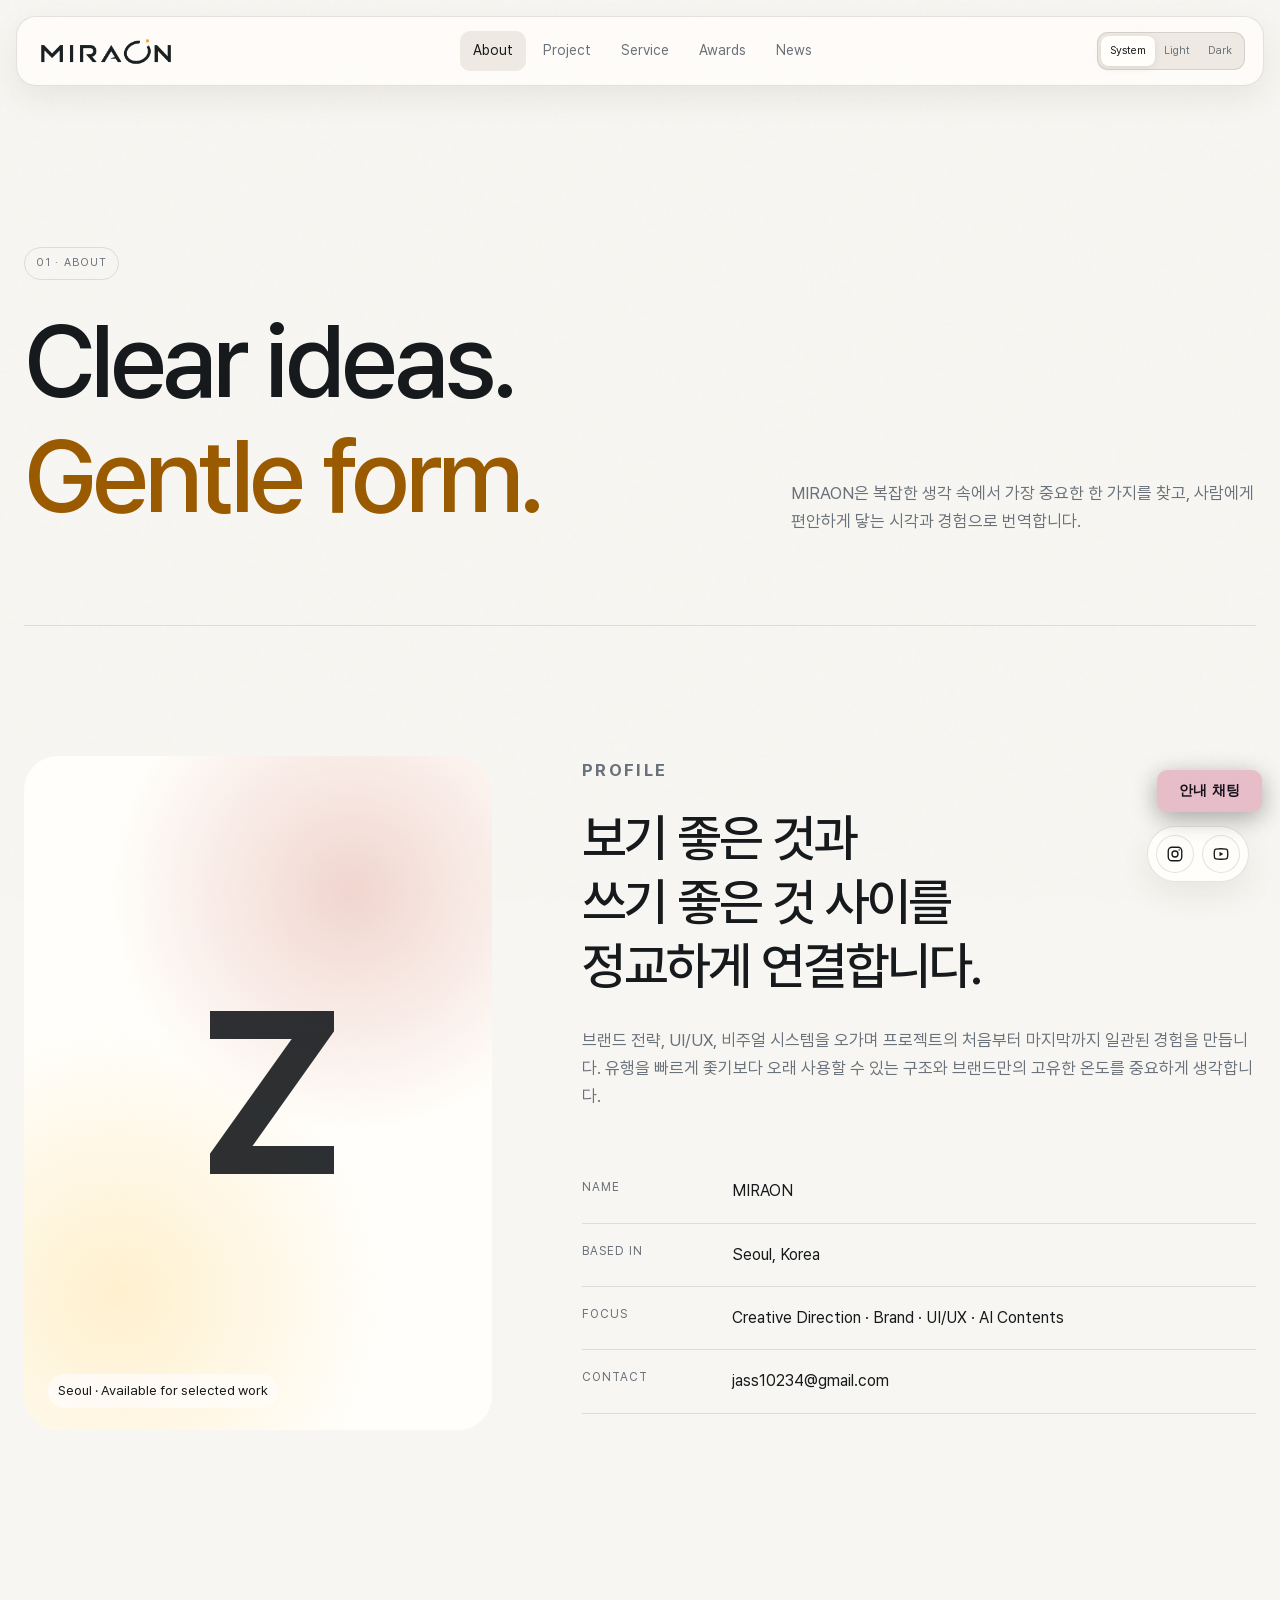
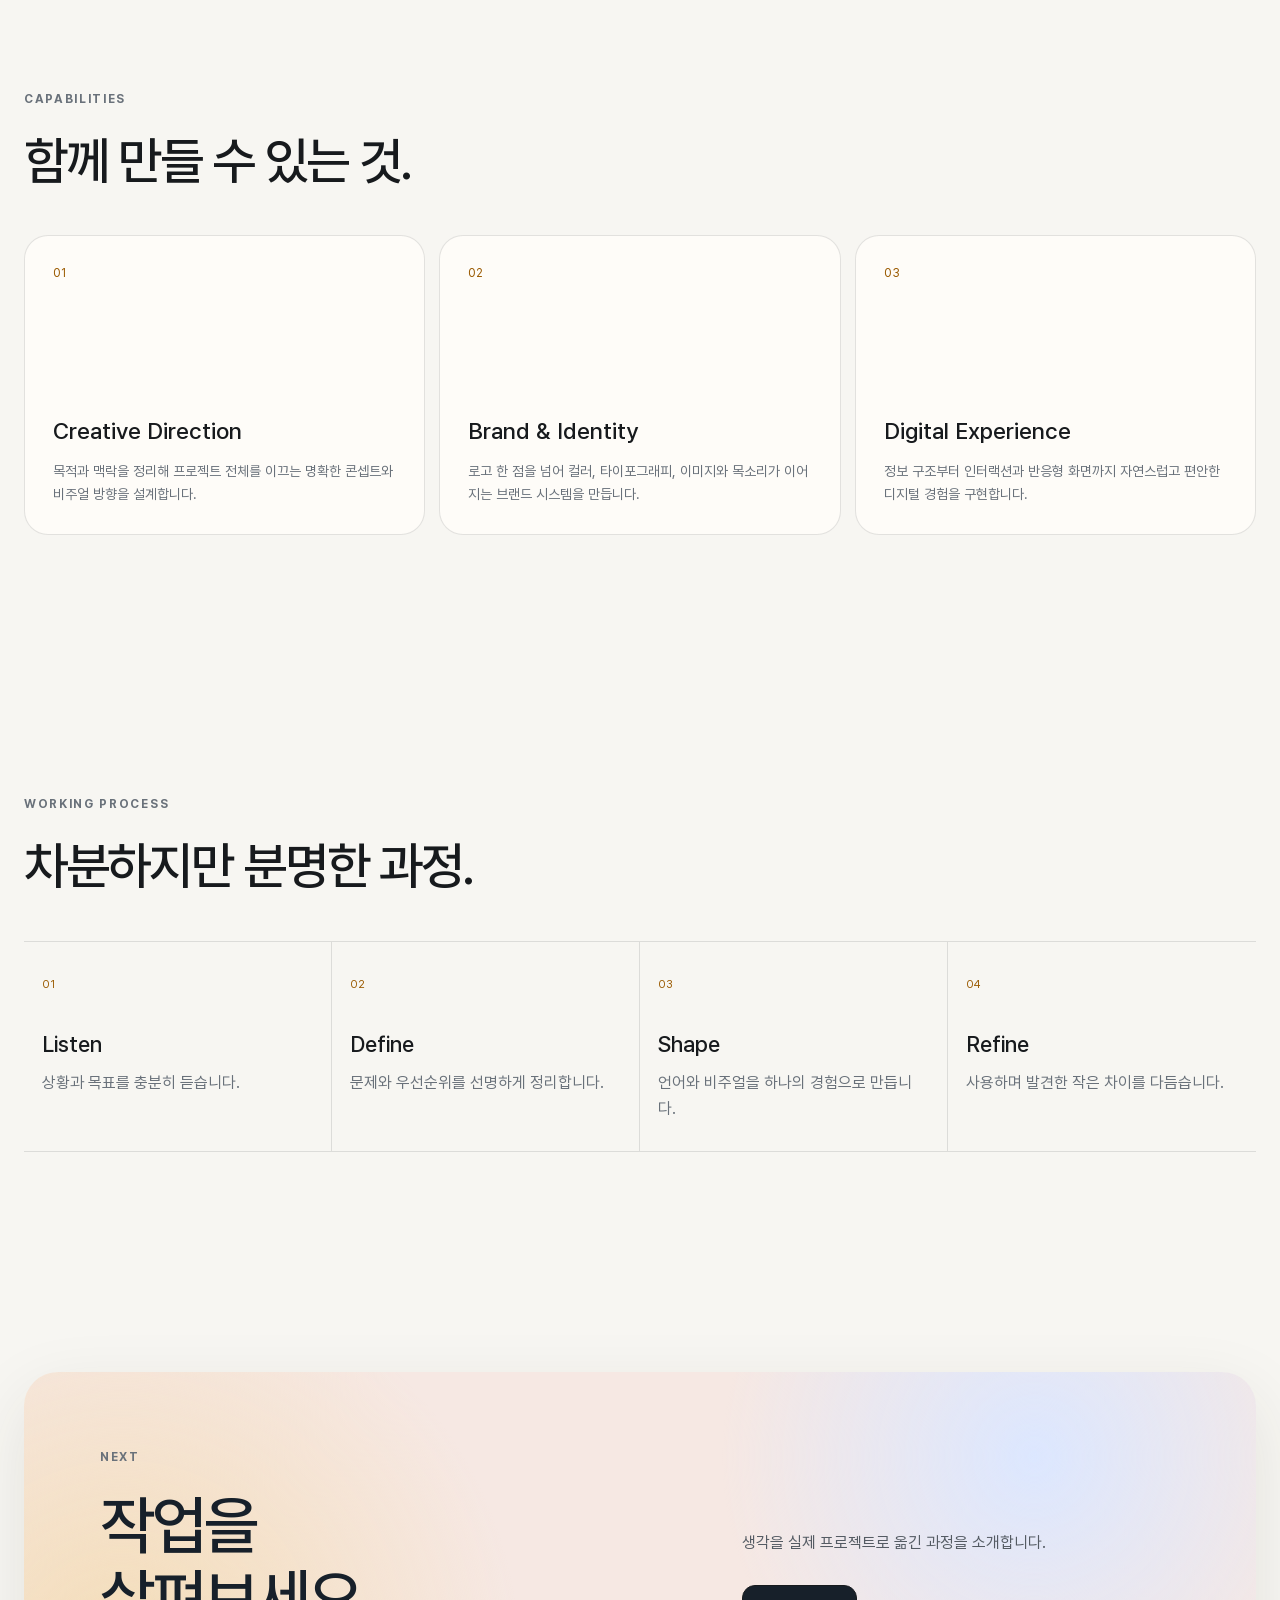
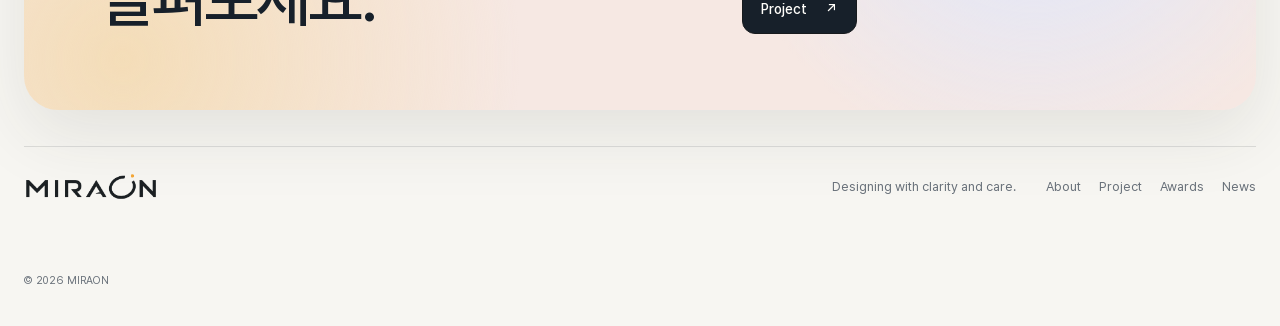
==== commit 08547ad7: "MIRAON에 HAVEN 공통 규칙형 챗봇과 문의 접수 연결 기존 디자인·설정·SNS·팝업을 유지하면서 공통 게시 안내와 Supabase 문의 경로를 연결합니다." ====
--- a/about.html
+++ b/about.html
@@ -1,60 +1,60 @@
-<!doctype html>
-<html lang="ko" data-theme="system">
-<head>
-  <meta charset="utf-8"><meta name="viewport" content="width=device-width, initial-scale=1">
-  <meta name="description" content="MIRAON의 디자인 태도와 역량을 소개합니다."><meta name="theme-color" content="#f6f2ec">
-  <title>About — MIRAON</title><link rel="icon" type="image/png" href="assets/brand/miraon-favicon.png"><link rel="stylesheet" href="style.css?v=20261013-responsive"><script src="script.js" defer></script>
-</head>
-<body data-page="about">
-  <a class="skip-link" href="#main">본문으로 이동</a>
-  <header class="site-header" data-header>
-    <a class="brand" href="index.html" aria-label="MIRAON 홈">MIRAON<span>✦</span></a>
-    <button class="menu-button" type="button" aria-label="메뉴 열기" aria-controls="site-nav" aria-expanded="false" data-menu-button><span></span><span></span></button>
-    <nav class="site-nav" id="site-nav" aria-label="주요 메뉴" data-menu><a href="about.html" data-nav="about">About</a><a href="project.html" data-nav="project">Project</a><a href="service.html" data-nav="service">Service</a><a href="awards.html" data-nav="awards">Awards</a><a href="news.html" data-nav="news">News</a></nav>
-    <div class="theme-switcher" role="group" aria-label="화면 테마"><button type="button" data-theme-choice="system">System</button><button type="button" data-theme-choice="light">Light</button><button type="button" data-theme-choice="dark">Dark</button></div>
-  </header>
-  <main id="main">
-    <section class="page-hero shell reveal">
-      <div><span class="page-label">01 · About</span><h1>Clear ideas.<em>Gentle form.</em></h1></div>
-      <p>MIRAON은 복잡한 생각 속에서 가장 중요한 한 가지를 찾고, 사람에게 편안하게 닿는 시각과 경험으로 번역합니다.</p>
-    </section>
-
-    <section class="section shell profile-layout">
-      <div class="portrait-card reveal"><span class="portrait-mark">Z</span><small>Seoul · Available for selected work</small></div>
-      <div class="body-copy reveal">
-        <p class="eyebrow">Profile</p>
-        <h2>보기 좋은 것과<br>쓰기 좋은 것 사이를<br>정교하게 연결합니다.</h2>
-        <p>브랜드 전략, UI/UX, 비주얼 시스템을 오가며 프로젝트의 처음부터 마지막까지 일관된 경험을 만듭니다. 유행을 빠르게 좇기보다 오래 사용할 수 있는 구조와 브랜드만의 고유한 온도를 중요하게 생각합니다.</p>
-        <dl class="fact-list">
-          <div><dt>Name</dt><dd>MIRAON</dd></div>
-          <div><dt>Based in</dt><dd>Seoul, Korea</dd></div>
-          <div><dt>Focus</dt><dd>Creative Direction · Brand · UI/UX · AI Contents</dd></div>
-          <div><dt>Contact</dt><dd><a href="mailto:jass10234@gmail.com">jass10234@gmail.com</a></dd></div>
-        </dl>
-      </div>
-    </section>
-
-    <section class="section shell">
-      <div class="section-head reveal"><div><p class="eyebrow">Capabilities</p><h2>함께 만들 수 있는 것.</h2></div></div>
-      <div class="capability-grid">
-        <article class="info-card reveal"><span>01</span><h3>Creative Direction</h3><p>목적과 맥락을 정리해 프로젝트 전체를 이끄는 명확한 콘셉트와 비주얼 방향을 설계합니다.</p></article>
-        <article class="info-card reveal"><span>02</span><h3>Brand & Identity</h3><p>로고 한 점을 넘어 컬러, 타이포그래피, 이미지와 목소리가 이어지는 브랜드 시스템을 만듭니다.</p></article>
-        <article class="info-card reveal"><span>03</span><h3>Digital Experience</h3><p>정보 구조부터 인터랙션과 반응형 화면까지 자연스럽고 편안한 디지털 경험을 구현합니다.</p></article>
-      </div>
-    </section>
-
-    <section class="section shell">
-      <div class="section-head reveal"><div><p class="eyebrow">Working process</p><h2>차분하지만 분명한 과정.</h2></div></div>
-      <div class="process-list reveal">
-        <div><span>01</span><strong>Listen</strong><p>상황과 목표를 충분히 듣습니다.</p></div>
-        <div><span>02</span><strong>Define</strong><p>문제와 우선순위를 선명하게 정리합니다.</p></div>
-        <div><span>03</span><strong>Shape</strong><p>언어와 비주얼을 하나의 경험으로 만듭니다.</p></div>
-        <div><span>04</span><strong>Refine</strong><p>사용하며 발견한 작은 차이를 다듬습니다.</p></div>
-      </div>
-    </section>
-
-    <section class="contact shell reveal"><div><p class="eyebrow">Next</p><h2>작업을<br>살펴보세요.</h2></div><div class="contact-side"><p>생각을 실제 프로젝트로 옮긴 과정을 소개합니다.</p><a class="button button-dark" href="project.html">Project <span>↗</span></a></div></section>
-  </main>
-  <footer class="site-footer shell"><a class="brand" href="index.html">MIRAON<span>✦</span></a><p>Designing with clarity and care.</p><div><a href="about.html">About</a><a href="project.html">Project</a><a href="awards.html">Awards</a><a href="news.html">News</a></div><div class="footer-socials" aria-label="소셜 미디어"><a class="footer-social-link" href="https://www.instagram.com/pieces.of.busan/" target="_blank" rel="noopener noreferrer" aria-label="인스타그램 Pieces of Busan 새 탭에서 열기"><svg viewBox="0 0 24 24" aria-hidden="true"><rect x="3" y="3" width="18" height="18" rx="5"></rect><circle cx="12" cy="12" r="4"></circle><circle cx="17.5" cy="6.5" r="1" fill="currentColor" stroke="none"></circle></svg></a><a class="footer-social-link" href="https://www.youtube.com/@ZEIV-k8u" target="_blank" rel="noopener noreferrer" aria-label="유튜브 MIRAON 새 탭에서 열기"><svg viewBox="0 0 24 24" aria-hidden="true"><path d="M21 12c0-2.3-.2-4.1-.5-5-.2-.8-.9-1.4-1.7-1.6C17.3 5 12 5 12 5s-5.3 0-6.8.4C4.4 5.6 3.7 6.2 3.5 7 3.2 7.9 3 9.7 3 12s.2 4.1.5 5c.2.8.9 1.4 1.7 1.6C6.7 19 12 19 12 19s5.3 0 6.8-.4c.8-.2 1.5-.8 1.7-1.6.3-.9.5-2.7.5-5Z"></path><path d="m10 9 5 3-5 3V9Z" fill="currentColor" stroke="none"></path></svg></a></div><small>© <span data-year></span> MIRAON</small></footer>
-</body>
-</html>
+<!doctype html>
+<html lang="ko" data-theme="system">
+<head>
+  <meta charset="utf-8"><meta name="viewport" content="width=device-width, initial-scale=1">
+  <meta name="description" content="MIRAON의 디자인 태도와 역량을 소개합니다."><meta name="theme-color" content="#f6f2ec">
+  <title>About — MIRAON</title><link rel="icon" type="image/png" href="assets/brand/miraon-favicon.png"><link rel="stylesheet" href="style.css?v=20261013-responsive"><script src="script.js" defer></script>
+<script type="module" src="chatbot/widget.js?v=20261026-2"></script></head>
+<body data-page="about">
+  <a class="skip-link" href="#main">본문으로 이동</a>
+  <header class="site-header" data-header>
+    <a class="brand" href="index.html" aria-label="MIRAON 홈">MIRAON<span>✦</span></a>
+    <button class="menu-button" type="button" aria-label="메뉴 열기" aria-controls="site-nav" aria-expanded="false" data-menu-button><span></span><span></span></button>
+    <nav class="site-nav" id="site-nav" aria-label="주요 메뉴" data-menu><a href="about.html" data-nav="about">About</a><a href="project.html" data-nav="project">Project</a><a href="service.html" data-nav="service">Service</a><a href="awards.html" data-nav="awards">Awards</a><a href="news.html" data-nav="news">News</a></nav>
+    <div class="theme-switcher" role="group" aria-label="화면 테마"><button type="button" data-theme-choice="system">System</button><button type="button" data-theme-choice="light">Light</button><button type="button" data-theme-choice="dark">Dark</button></div>
+  </header>
+  <main id="main">
+    <section class="page-hero shell reveal">
+      <div><span class="page-label">01 · About</span><h1>Clear ideas.<em>Gentle form.</em></h1></div>
+      <p>MIRAON은 복잡한 생각 속에서 가장 중요한 한 가지를 찾고, 사람에게 편안하게 닿는 시각과 경험으로 번역합니다.</p>
+    </section>
+
+    <section class="section shell profile-layout">
+      <div class="portrait-card reveal"><span class="portrait-mark">Z</span><small>Seoul · Available for selected work</small></div>
+      <div class="body-copy reveal">
+        <p class="eyebrow">Profile</p>
+        <h2>보기 좋은 것과<br>쓰기 좋은 것 사이를<br>정교하게 연결합니다.</h2>
+        <p>브랜드 전략, UI/UX, 비주얼 시스템을 오가며 프로젝트의 처음부터 마지막까지 일관된 경험을 만듭니다. 유행을 빠르게 좇기보다 오래 사용할 수 있는 구조와 브랜드만의 고유한 온도를 중요하게 생각합니다.</p>
+        <dl class="fact-list">
+          <div><dt>Name</dt><dd>MIRAON</dd></div>
+          <div><dt>Based in</dt><dd>Seoul, Korea</dd></div>
+          <div><dt>Focus</dt><dd>Creative Direction · Brand · UI/UX · AI Contents</dd></div>
+          <div><dt>Contact</dt><dd><a href="mailto:jass10234@gmail.com">jass10234@gmail.com</a></dd></div>
+        </dl>
+      </div>
+    </section>
+
+    <section class="section shell">
+      <div class="section-head reveal"><div><p class="eyebrow">Capabilities</p><h2>함께 만들 수 있는 것.</h2></div></div>
+      <div class="capability-grid">
+        <article class="info-card reveal"><span>01</span><h3>Creative Direction</h3><p>목적과 맥락을 정리해 프로젝트 전체를 이끄는 명확한 콘셉트와 비주얼 방향을 설계합니다.</p></article>
+        <article class="info-card reveal"><span>02</span><h3>Brand & Identity</h3><p>로고 한 점을 넘어 컬러, 타이포그래피, 이미지와 목소리가 이어지는 브랜드 시스템을 만듭니다.</p></article>
+        <article class="info-card reveal"><span>03</span><h3>Digital Experience</h3><p>정보 구조부터 인터랙션과 반응형 화면까지 자연스럽고 편안한 디지털 경험을 구현합니다.</p></article>
+      </div>
+    </section>
+
+    <section class="section shell">
+      <div class="section-head reveal"><div><p class="eyebrow">Working process</p><h2>차분하지만 분명한 과정.</h2></div></div>
+      <div class="process-list reveal">
+        <div><span>01</span><strong>Listen</strong><p>상황과 목표를 충분히 듣습니다.</p></div>
+        <div><span>02</span><strong>Define</strong><p>문제와 우선순위를 선명하게 정리합니다.</p></div>
+        <div><span>03</span><strong>Shape</strong><p>언어와 비주얼을 하나의 경험으로 만듭니다.</p></div>
+        <div><span>04</span><strong>Refine</strong><p>사용하며 발견한 작은 차이를 다듬습니다.</p></div>
+      </div>
+    </section>
+
+    <section class="contact shell reveal"><div><p class="eyebrow">Next</p><h2>작업을<br>살펴보세요.</h2></div><div class="contact-side"><p>생각을 실제 프로젝트로 옮긴 과정을 소개합니다.</p><a class="button button-dark" href="project.html">Project <span>↗</span></a></div></section>
+  </main>
+  <footer class="site-footer shell"><a class="brand" href="index.html">MIRAON<span>✦</span></a><p>Designing with clarity and care.</p><div><a href="about.html">About</a><a href="project.html">Project</a><a href="awards.html">Awards</a><a href="news.html">News</a></div><div class="footer-socials" aria-label="소셜 미디어"><a class="footer-social-link" href="https://www.instagram.com/pieces.of.busan/" target="_blank" rel="noopener noreferrer" aria-label="인스타그램 Pieces of Busan 새 탭에서 열기"><svg viewBox="0 0 24 24" aria-hidden="true"><rect x="3" y="3" width="18" height="18" rx="5"></rect><circle cx="12" cy="12" r="4"></circle><circle cx="17.5" cy="6.5" r="1" fill="currentColor" stroke="none"></circle></svg></a><a class="footer-social-link" href="https://www.youtube.com/@ZEIV-k8u" target="_blank" rel="noopener noreferrer" aria-label="유튜브 MIRAON 새 탭에서 열기"><svg viewBox="0 0 24 24" aria-hidden="true"><path d="M21 12c0-2.3-.2-4.1-.5-5-.2-.8-.9-1.4-1.7-1.6C17.3 5 12 5 12 5s-5.3 0-6.8.4C4.4 5.6 3.7 6.2 3.5 7 3.2 7.9 3 9.7 3 12s.2 4.1.5 5c.2.8.9 1.4 1.7 1.6C6.7 19 12 19 12 19s5.3 0 6.8-.4c.8-.2 1.5-.8 1.7-1.6.3-.9.5-2.7.5-5Z"></path><path d="m10 9 5 3-5 3V9Z" fill="currentColor" stroke="none"></path></svg></a></div><small>© <span data-year></span> MIRAON</small></footer>
+</body>
+</html>
--- a/style.css
+++ b/style.css
@@ -1,748 +1,748 @@
-@import url('https://fonts.googleapis.com/css2?family=DM+Sans:wght@400;500;600&family=Noto+Sans+KR:wght@300;400;500;600&display=swap');
-
-:root {
-  color-scheme: light;
-  --bg: #f6f2ec;
-  --surface: rgba(255, 253, 249, .82);
-  --surface-solid: #fffdfa;
-  --surface-soft: #eee9e2;
-  --ink: #17202a;
-  --muted: #69717a;
-  --line: rgba(25, 32, 42, .12);
-  --line-strong: rgba(25, 32, 42, .22);
-  --brand-orange: #f39d1f;
-  --accent: #b85a0d;
-  --accent-soft: #f6dfbb;
-  --brand-wordmark: url("assets/brand/miraon-wordmark-dark.png");
-  --brand-monogram: url("assets/brand/miraon-monogram-dark.png");
-  --peach: #f1d5cf;
-  --peach-soft: #faece6;
-  --mint: #d9ebe1;
-  --yellow: #f4e7be;
-  --shadow: 0 24px 70px rgba(52, 45, 38, .10);
-  --shadow-small: 0 12px 32px rgba(52, 45, 38, .08);
-  --radius-xl: 34px;
-  --radius-lg: 24px;
-  --radius-md: 16px;
-  --max: 1240px;
-}
-
-html[data-theme="dark"] {
-  color-scheme: dark;
-  --bg: #121519;
-  --surface: rgba(29, 33, 38, .84);
-  --surface-solid: #1c2025;
-  --surface-soft: #252a30;
-  --ink: #f3f1ec;
-  --muted: #a5abb2;
-  --line: rgba(255, 255, 255, .11);
-  --line-strong: rgba(255, 255, 255, .22);
-  --brand-orange: #f3a11f;
-  --accent: #f3a11f;
-  --accent-soft: #4a321a;
-  --brand-wordmark: url("assets/brand/miraon-wordmark-light.png");
-  --brand-monogram: url("assets/brand/miraon-monogram-light.png");
-  --peach: #5b403d;
-  --peach-soft: #362b2b;
-  --mint: #293e36;
-  --yellow: #443d28;
-  --shadow: 0 26px 80px rgba(0, 0, 0, .28);
-  --shadow-small: 0 12px 35px rgba(0, 0, 0, .22);
-}
-
-@media (prefers-color-scheme: dark) {
-  html[data-theme="system"] {
-    color-scheme: dark;
-    --bg: #121519; --surface: rgba(29, 33, 38, .84); --surface-solid: #1c2025;
-    --surface-soft: #252a30; --ink: #f3f1ec; --muted: #a5abb2;
-    --line: rgba(255, 255, 255, .11); --line-strong: rgba(255, 255, 255, .22);
-    --brand-orange: #f3a11f; --accent: #f3a11f; --accent-soft: #4a321a; --peach: #5b403d;
-    --brand-wordmark: url("assets/brand/miraon-wordmark-light.png");
-    --brand-monogram: url("assets/brand/miraon-monogram-light.png");
-    --peach-soft: #362b2b; --mint: #293e36; --yellow: #443d28;
-    --shadow: 0 26px 80px rgba(0, 0, 0, .28); --shadow-small: 0 12px 35px rgba(0, 0, 0, .22);
-  }
-}
-
-* { box-sizing: border-box; }
-html { scroll-behavior: smooth; }
-body { margin: 0; background: var(--bg); color: var(--ink); font-family: "DM Sans", "Noto Sans KR", sans-serif; font-size: 16px; line-height: 1.65; transition: background .35s ease, color .35s ease; }
-body::before { content: ""; position: fixed; inset: 0; pointer-events: none; opacity: .28; z-index: -1; background-image: url("data:image/svg+xml,%3Csvg viewBox='0 0 160 160' xmlns='http://www.w3.org/2000/svg'%3E%3Cfilter id='n'%3E%3CfeTurbulence type='fractalNoise' baseFrequency='.9' numOctaves='2' stitchTiles='stitch'/%3E%3C/filter%3E%3Crect width='100%25' height='100%25' filter='url(%23n)' opacity='.055'/%3E%3C/svg%3E"); }
-a { color: inherit; text-decoration: none; }
-button, input { font: inherit; }
-img { display: block; max-width: 100%; }
-.shell { width: min(calc(100% - 48px), var(--max)); margin-inline: auto; }
-.skip-link { position: fixed; left: 16px; top: -80px; background: var(--ink); color: var(--bg); padding: 10px 16px; z-index: 1000; border-radius: 10px; }
-.skip-link:focus { top: 16px; }
-
-.site-header { width: min(calc(100% - 32px), 1360px); height: 70px; margin: 16px auto 0; padding: 0 18px 0 22px; position: sticky; top: 14px; z-index: 100; display: grid; grid-template-columns: 1fr auto 1fr; align-items: center; border: 1px solid var(--line); border-radius: 20px; background: var(--surface); backdrop-filter: blur(20px); box-shadow: var(--shadow-small); }
-.brand { width: 134px; height: 32px; display: inline-flex; flex: 0 0 auto; align-items: center; overflow: hidden; font-size: 0; }
-.brand::before { content: ""; width: 100%; height: 100%; display: block; background: var(--brand-wordmark) no-repeat left center / contain; }
-.brand span { display: none; }
-.site-nav { display: flex; gap: 4px; }
-.site-nav a { padding: 8px 13px; border-radius: 10px; color: var(--muted); font-size: 14px; transition: .2s ease; }
-.site-nav a:hover, .site-nav a[aria-current="page"] { background: var(--surface-soft); color: var(--ink); }
-.theme-switcher { justify-self: end; display: flex; padding: 3px; border: 1px solid var(--line); border-radius: 11px; background: var(--surface-soft); }
-.theme-switcher button { border: 0; padding: 6px 9px; color: var(--muted); background: transparent; border-radius: 8px; font-size: 11px; cursor: pointer; }
-.theme-switcher button[aria-pressed="true"] { color: var(--ink); background: var(--surface-solid); box-shadow: 0 2px 8px rgba(0,0,0,.08); }
-.menu-button { display: none; border: 0; background: transparent; width: 38px; height: 38px; padding: 10px; cursor: pointer; }
-.menu-button span { display: block; width: 100%; height: 1px; margin: 6px 0; background: var(--ink); }
-
-.hero { min-height: 750px; display: grid; grid-template-columns: .9fr 1.1fr; gap: clamp(40px, 6vw, 90px); align-items: center; padding-block: 100px 88px; }
-.kicker, .eyebrow { margin: 0 0 22px; color: var(--muted); font-size: 12px; font-weight: 600; letter-spacing: .14em; text-transform: uppercase; }
-.kicker { display: flex; align-items: center; gap: 9px; }
-.kicker span { width: 7px; height: 7px; border-radius: 50%; background: #73ad88; box-shadow: 0 0 0 5px rgba(115,173,136,.13); }
-.hero h1 { margin: 0; font-size: clamp(46px, 5.2vw, 76px); font-weight: 500; line-height: 1.12; letter-spacing: -.055em; word-break: keep-all; }
-.hero h1 em, blockquote em { color: var(--accent); font-style: normal; }
-.hero-intro { max-width: 570px; margin: 30px 0 0; color: var(--muted); font-size: 17px; word-break: keep-all; }
-.button-row { display: flex; gap: 10px; margin-top: 36px; flex-wrap: wrap; }
-.button { min-height: 48px; display: inline-flex; align-items: center; justify-content: center; gap: 18px; padding: 12px 18px; border: 1px solid var(--line); border-radius: 13px; font-size: 14px; font-weight: 500; transition: transform .25s ease, background .25s ease, border-color .25s ease; }
-.button:hover { transform: translateY(-2px); }
-.button-primary, .button-dark { background: var(--ink); color: var(--bg); border-color: var(--ink); }
-.button-quiet { background: var(--surface); }
-.button-dark { color: var(--surface-solid); background: #17202a; }
-
-.hero-art { min-height: 520px; position: relative; display: grid; place-items: center; border: 1px solid var(--line); overflow: hidden; border-radius: var(--radius-xl); background: radial-gradient(circle at 23% 68%, var(--yellow), transparent 36%), radial-gradient(circle at 83% 20%, var(--peach), transparent 38%), var(--surface-solid); box-shadow: var(--shadow); }
-.hero-image-card { width: 80%; margin: 0; position: relative; z-index: 2; overflow: hidden; border: 7px solid rgba(255,255,255,.42); border-radius: 23px; box-shadow: 0 30px 70px rgba(62,50,45,.18); transform: rotate(-2.5deg); }
-.hero-image-card img { width: 100%; aspect-ratio: 16/9; object-fit: cover; }
-.soft-orb { position: absolute; border-radius: 50%; filter: blur(4px); }
-.orb-one { width: 180px; height: 180px; left: -40px; top: 80px; background: var(--accent-soft); }
-.orb-two { width: 140px; height: 140px; right: -20px; bottom: -20px; background: var(--mint); }
-.floating-card { position: absolute; z-index: 3; padding: 14px; border: 1px solid rgba(255,255,255,.48); border-radius: 15px; background: rgba(255,255,255,.78); color: #17202a; backdrop-filter: blur(14px); box-shadow: 0 16px 32px rgba(47,42,39,.12); }
-.floating-theme { left: 6%; top: 9%; width: 142px; }
-.floating-theme span { display: block; margin-bottom: 9px; font-size: 12px; font-weight: 600; }
-.floating-theme i { display: block; height: 5px; margin: 6px 0; border-radius: 9px; background: #dce2e8; }
-.floating-theme i:nth-of-type(2) { width: 75%; background: #9bacee; }
-.floating-note { right: 5%; bottom: 12%; }
-.floating-note small { display: block; color: #69717a; font-size: 9px; }
-.floating-note strong { font-size: 13px; }
-.art-caption { position: absolute; z-index: 3; left: 6%; bottom: 6%; display: flex; gap: 10px; align-items: flex-start; color: #17202a; }
-.art-caption span { width: 26px; height: 26px; display: grid; place-items: center; border-radius: 50%; background: rgba(255,255,255,.8); font-size: 10px; }
-.art-caption p { margin: 0; font-size: 11px; line-height: 1.4; }
-
-.marquee { overflow: hidden; padding: 18px 0; border-block: 1px solid var(--line); color: var(--muted); white-space: nowrap; }
-.marquee div { width: max-content; animation: drift 28s linear infinite; font-size: 13px; letter-spacing: .08em; text-transform: uppercase; }
-.marquee i { padding: 0 22px; color: var(--accent); font-style: normal; }
-@keyframes drift { to { transform: translateX(-50%); } }
-
-.section { padding-block: 130px; }
-.section-head { display: flex; justify-content: space-between; align-items: flex-end; gap: 30px; margin-bottom: 46px; }
-.section-head h2, .contact h2, .page-hero h1 { margin: 0; font-weight: 500; letter-spacing: -.045em; line-height: 1.13; }
-.section-head h2 { font-size: clamp(34px, 4vw, 54px); }
-.text-link { padding-bottom: 6px; border-bottom: 1px solid var(--line-strong); color: var(--muted); font-size: 14px; }
-.text-link span { padding-left: 12px; color: var(--ink); }
-.work-grid { display: grid; grid-template-columns: 1.15fr .85fr; gap: 20px; }
-.work-card { min-width: 0; padding: 10px; border: 1px solid var(--line); border-radius: 28px; background: var(--surface); transition: transform .35s ease, box-shadow .35s ease; }
-.work-card:hover { transform: translateY(-5px); box-shadow: var(--shadow); }
-.work-image { min-height: 360px; display: grid; place-items: center; overflow: hidden; border-radius: 20px; }
-.image-peach { background: linear-gradient(145deg, var(--peach-soft), var(--yellow)); }
-.image-blue { background: linear-gradient(145deg, var(--accent-soft), var(--mint)); }
-.work-image img { width: 80%; border-radius: 16px; box-shadow: 0 24px 60px rgba(46,47,55,.18); transition: transform .55s ease; }
-.work-card:hover img { transform: scale(1.025) rotate(.4deg); }
-.work-card:not(.work-card-large) .work-image img { width: 73%; aspect-ratio: 4/5; object-fit: cover; object-position: top; }
-.work-meta { min-height: 180px; padding: 24px 18px 16px; display: flex; align-items: flex-start; justify-content: space-between; gap: 20px; }
-.pill { display: inline-flex; padding: 4px 9px; border: 1px solid var(--line); border-radius: 999px; color: var(--muted); font-size: 10px; letter-spacing: .06em; text-transform: uppercase; }
-.work-meta h3 { margin: 15px 0 7px; font-size: 24px; font-weight: 500; letter-spacing: -.025em; }
-.work-meta p { max-width: 450px; margin: 0; color: var(--muted); font-size: 14px; }
-.round-arrow { flex: 0 0 38px; height: 38px; display: grid; place-items: center; border: 1px solid var(--line); border-radius: 50%; }
-.project-entry-link { min-height: 150px; margin-top: 20px; padding: 26px 28px; display: grid; grid-template-columns: 50px 1fr auto; align-items: center; gap: 22px; border: 1px solid var(--line); border-radius: var(--radius-lg); background: linear-gradient(105deg, var(--surface), var(--peach-soft)); transition: transform .3s ease, box-shadow .3s ease; }
-.project-entry-link:hover { transform: translateY(-4px); box-shadow: var(--shadow-small); }
-.project-entry-number { color: var(--accent); font-size: 12px; }
-.project-entry-link h3 { margin: 10px 0 4px; font-size: 27px; font-weight: 500; letter-spacing: -.03em; }
-.project-entry-link p { margin: 0; color: var(--muted); font-size: 13px; }
-
-.philosophy-block { display: grid; grid-template-columns: 1fr 1fr; gap: 8vw; border-top: 1px solid var(--line); }
-.quote blockquote { margin: 0; font-size: clamp(31px, 3.7vw, 52px); line-height: 1.3; letter-spacing: -.045em; word-break: keep-all; }
-.principles article { display: grid; grid-template-columns: 44px 1fr; gap: 14px; padding: 24px 0; border-bottom: 1px solid var(--line); }
-.principles article:first-child { border-top: 1px solid var(--line); }
-.principles span { color: var(--accent); font-size: 12px; }
-.principles h3 { margin: 0 0 4px; font-size: 18px; font-weight: 500; }
-.principles p { margin: 0; color: var(--muted); font-size: 14px; }
-.snapshots { padding-top: 40px; }
-.snapshot-grid { display: grid; grid-template-columns: 1fr 1fr; gap: 14px; }
-.snapshot-card { min-height: 210px; display: grid; grid-template-columns: auto 1fr auto; align-items: end; gap: 24px; padding: 28px; border: 1px solid var(--line); border-radius: var(--radius-lg); background: var(--surface); transition: background .25s ease, transform .25s ease; }
-.snapshot-card:hover { background: var(--surface-solid); transform: translateY(-3px); }
-.snapshot-index { width: 44px; height: 44px; display: grid; place-items: center; align-self: start; border-radius: 50%; background: var(--accent-soft); color: var(--accent); font-weight: 600; }
-.snapshot-card p { margin: 0 0 5px; color: var(--muted); font-size: 12px; }
-.snapshot-card h3 { margin: 0; font-size: 21px; font-weight: 500; word-break: keep-all; }
-.contact { margin-top: 90px; margin-bottom: 36px; padding: clamp(38px, 6vw, 76px); display: grid; grid-template-columns: 1.15fr .85fr; align-items: end; gap: 50px; border-radius: var(--radius-xl); color: #17202a; background: radial-gradient(circle at 82% 25%, #dce7ff, transparent 30%), radial-gradient(circle at 8% 85%, #f4ddb8, transparent 34%), #f6e8e3; box-shadow: var(--shadow); }
-.contact h2 { font-size: clamp(43px, 5vw, 70px); }
-.contact-side p { max-width: 430px; margin: 0 0 28px; color: #545b63; }
-
-.site-footer { min-height: 180px; display: grid; grid-template-columns: 1fr auto auto; align-items: center; gap: 30px; border-top: 1px solid var(--line); color: var(--muted); font-size: 13px; }
-.site-footer > div { min-width: 0; display: flex; flex-wrap: wrap; gap: 10px 18px; }
-.site-footer > p { min-width: 0; word-break: keep-all; overflow-wrap: anywhere; }
-.site-footer .footer-socials { position: fixed; z-index: 70; right: clamp(16px, 2.4vw, 34px); bottom: max(18px, env(safe-area-inset-bottom)); display: flex; gap: 8px; padding: 8px; border: 1px solid var(--line); border-radius: 999px; background: var(--surface-solid); box-shadow: var(--shadow-small); }
-.footer-social-link { width: 38px; height: 38px; display: inline-grid; place-items: center; border: 1px solid var(--line); border-radius: 50%; color: var(--ink); background: var(--surface); transition: color .2s ease, background .2s ease, border-color .2s ease, transform .2s ease; }
-.footer-social-link svg { width: 18px; height: 18px; fill: none; stroke: currentColor; stroke-width: 1.8; stroke-linecap: round; stroke-linejoin: round; }
-.footer-social-link:hover { color: #17202a; background: var(--brand-orange); border-color: var(--brand-orange); transform: translateY(-2px); }
-.footer-social-link:focus-visible { outline: 2px solid var(--accent); outline-offset: 3px; }
-.site-footer small { grid-column: 1/-1; padding-bottom: 20px; }
-.archive-image-fallback { display: grid; place-items: center; background: var(--surface-soft); }
-.archive-image-fallback .brand { width: min(70%, 360px); height: 88px; }
-
-/* Inner pages */
-.page-hero { min-height: 540px; padding-block: 135px 90px; display: grid; grid-template-columns: 1.2fr .8fr; gap: 70px; align-items: end; border-bottom: 1px solid var(--line); }
-.page-hero h1 { font-size: clamp(58px, 8vw, 112px); }
-.page-hero h1 em { display: block; color: var(--accent); font-style: normal; }
-.page-hero > p { max-width: 480px; margin: 0; color: var(--muted); font-size: 17px; word-break: keep-all; }
-.page-label { display: inline-flex; margin-bottom: 24px; padding: 6px 11px; border: 1px solid var(--line); border-radius: 999px; color: var(--muted); font-size: 11px; text-transform: uppercase; letter-spacing: .1em; }
-.profile-layout { display: grid; grid-template-columns: .82fr 1.18fr; gap: 7vw; }
-.portrait-card { min-height: 520px; position: relative; display: grid; place-items: center; overflow: hidden; border-radius: var(--radius-xl); background: radial-gradient(circle at 70% 20%, var(--peach), transparent 38%), radial-gradient(circle at 20% 80%, var(--accent-soft), transparent 40%), var(--surface-solid); }
-.portrait-mark { font-size: clamp(120px, 18vw, 240px); font-weight: 600; letter-spacing: -.12em; color: var(--ink); opacity: .9; }
-.portrait-card small { position: absolute; left: 24px; bottom: 22px; padding: 6px 10px; border-radius: 999px; background: var(--surface); }
-.body-copy h2 { margin: 0 0 28px; font-size: clamp(33px, 4vw, 54px); font-weight: 500; line-height: 1.25; letter-spacing: -.04em; word-break: keep-all; }
-.body-copy > p { color: var(--muted); font-size: 17px; }
-.fact-list { margin-top: 50px; }
-.fact-list > div { display: grid; grid-template-columns: 150px 1fr; padding: 18px 0; border-bottom: 1px solid var(--line); }
-.fact-list dt { color: var(--muted); font-size: 12px; text-transform: uppercase; letter-spacing: .08em; }
-.fact-list dd { margin: 0; }
-.capability-grid { display: grid; grid-template-columns: repeat(3, 1fr); gap: 14px; }
-.info-card { min-height: 300px; padding: 28px; display: flex; flex-direction: column; border: 1px solid var(--line); border-radius: var(--radius-lg); background: var(--surface); }
-.info-card > span { color: var(--accent); font-size: 12px; }
-.info-card h3 { margin: auto 0 9px; font-size: 23px; font-weight: 500; }
-.info-card p { margin: 0; color: var(--muted); font-size: 14px; }
-.process-list { display: grid; grid-template-columns: repeat(4, 1fr); border-block: 1px solid var(--line); }
-.process-list div { padding: 28px 18px; border-right: 1px solid var(--line); }
-.process-list div:last-child { border: 0; }
-.process-list span { color: var(--accent); font-size: 11px; }
-.process-list strong { display: block; margin-top: 30px; font-size: 19px; font-weight: 500; }
-
-/* Service */
-.service-section { --tumse-green: #0f6b64; --tumse-mint: #78c7bd; --tumse-mist: #eef5f1; --tumse-amber: #ffb547; }
-.service-heading-copy { max-width: 390px; margin: 0; color: var(--muted); font-size: 14px; word-break: keep-all; }
-.tumse-quick-entry { width: 100%; margin: 0 0 82px; padding: 20px 24px; display: grid; grid-template-columns: 1fr 1.3fr auto; align-items: center; gap: 24px; border: 1px solid color-mix(in srgb, var(--tumse-green) 25%, var(--line)); border-radius: 18px; color: #fff; background: var(--tumse-green); text-align: left; cursor: pointer; box-shadow: 0 16px 40px color-mix(in srgb, var(--tumse-green) 18%, transparent); transition: transform .25s ease, box-shadow .25s ease; }
-.tumse-quick-entry:hover { transform: translateY(-3px); box-shadow: 0 22px 55px color-mix(in srgb, var(--tumse-green) 25%, transparent); }
-.tumse-quick-entry > span:first-child { display: flex; align-items: baseline; gap: 14px; }
-.tumse-quick-entry small { color: rgba(255,255,255,.7); font-size: 9px; letter-spacing: .12em; text-transform: uppercase; }
-.tumse-quick-entry strong { font-size: 24px; font-weight: 600; letter-spacing: -.03em; }
-.tumse-quick-copy { color: rgba(255,255,255,.82); font-size: 13px; word-break: keep-all; }
-.tumse-quick-arrow { width: 38px; height: 38px; display: grid; place-items: center; border: 1px solid rgba(255,255,255,.3); border-radius: 50%; font-size: 15px; }
-.service-grid { display: grid; grid-template-columns: minmax(0, 1fr); }
-.service-card { min-height: 650px; padding: clamp(28px, 4vw, 50px); display: flex; flex-direction: column; overflow: hidden; position: relative; border: 1px solid color-mix(in srgb, #0f6b64 18%, var(--line)); border-radius: var(--radius-xl); background: radial-gradient(circle at 84% 18%, rgba(120,199,189,.45), transparent 30%), radial-gradient(circle at 12% 92%, rgba(255,181,71,.17), transparent 30%), #eef5f1; color: #171a1d; box-shadow: var(--shadow-small); }
-.service-card-top { display: flex; justify-content: space-between; align-items: center; gap: 20px; color: #59616a; font-size: 10px; font-weight: 600; letter-spacing: .1em; text-transform: uppercase; }
-.service-status { display: inline-flex; align-items: center; gap: 8px; }
-.service-status i { width: 7px; height: 7px; border-radius: 50%; background: var(--tumse-amber); box-shadow: 0 0 0 5px rgba(255,181,71,.15); }
-.service-card-brand { margin: auto 0; display: grid; justify-items: center; gap: 18px; }
-.service-card-brand img { width: min(620px, 82%); max-height: 220px; object-fit: contain; }
-.service-card-brand p { margin: 0; color: var(--tumse-green); font-size: 15px; font-weight: 600; letter-spacing: -.02em; }
-.service-card-copy { display: grid; grid-template-columns: 1fr auto; align-items: end; gap: 40px; }
-.service-card-copy h3 { margin: 0 0 13px; color: var(--tumse-green); font-size: clamp(34px, 4.4vw, 58px); font-weight: 600; line-height: 1.15; letter-spacing: -.055em; }
-.service-card-copy p { max-width: 620px; margin: 0; color: #59616a; font-size: 15px; word-break: keep-all; }
-.service-feature-list { margin: 22px 0 0; padding: 0; display: flex; flex-wrap: wrap; gap: 8px; list-style: none; }
-.service-feature-list li { padding: 7px 11px; border: 1px solid rgba(15,107,100,.18); border-radius: 999px; color: var(--tumse-green); background: rgba(255,255,255,.55); font-size: 11px; }
-.tumse-button { border-color: var(--tumse-green); color: #fff; background: var(--tumse-green); cursor: pointer; }
-.tumse-button:hover { background: #0b5a54; border-color: #0b5a54; }
-
-body.service-modal-open { overflow: hidden; }
-.service-dialog { --tumse-green: #0f6b64; --tumse-mint: #78c7bd; --tumse-mist: #eef5f1; --tumse-amber: #ffb547; width: min(1040px, calc(100% - 48px)); max-width: none; max-height: min(760px, calc(100dvh - 48px)); padding: 0; overflow: hidden; border: 1px solid rgba(15,107,100,.18); border-radius: 30px; color: #171a1d; background: #fff; box-shadow: 0 36px 110px rgba(10, 15, 20, .34); opacity: 0; transform: translateY(16px) scale(.985); transition: opacity .24s ease, transform .35s cubic-bezier(.2,.8,.2,1); }
-.service-dialog[open] { display: grid; grid-template-columns: .86fr 1.14fr; }
-.service-dialog.is-open { opacity: 1; transform: none; }
-.service-dialog::backdrop { background: rgba(15, 19, 24, .64); backdrop-filter: blur(10px); }
-.service-dialog-close { width: 42px; height: 42px; position: absolute; z-index: 2; right: 18px; top: 18px; border: 1px solid rgba(15,107,100,.18); border-radius: 50%; color: var(--tumse-green); background: #fff; cursor: pointer; transition: transform .2s ease, background .2s ease; }
-.service-dialog-close:hover { color: #171a1d; background: var(--tumse-amber); transform: rotate(5deg); }
-.service-dialog-close span { width: 15px; height: 1px; position: absolute; left: 50%; top: 50%; background: currentColor; transform: translate(-50%, -50%) rotate(45deg); }
-.service-dialog-close span:last-child { transform: translate(-50%, -50%) rotate(-45deg); }
-.service-dialog-visual { min-height: 650px; padding: 48px; display: flex; flex-direction: column; align-items: center; justify-content: center; gap: 20px; overflow: hidden; color: var(--tumse-green); background: radial-gradient(circle at 75% 20%, rgba(120,199,189,.45), transparent 34%), var(--tumse-mist); text-align: center; }
-.service-dialog-visual img { width: min(360px, 90%); max-height: 220px; object-fit: contain; }
-.service-dialog-visual p { margin: 0; font-size: 19px; font-weight: 600; letter-spacing: -.03em; }
-.service-dialog-visual span { margin-top: 14px; padding: 7px 11px; border: 1px solid rgba(15,107,100,.2); border-radius: 999px; font-size: 9px; letter-spacing: .08em; text-transform: uppercase; }
-.service-dialog-content { padding: clamp(48px, 6vw, 74px); overflow-y: auto; align-self: stretch; }
-.service-dialog-content .eyebrow { color: var(--tumse-green); }
-.service-dialog-content h2 { margin: 0; color: var(--tumse-green); font-size: clamp(46px, 6vw, 72px); font-weight: 600; line-height: 1.08; letter-spacing: -.06em; }
-.service-dialog-lead { max-width: 470px; margin: 22px 0 28px; color: #59616a; font-size: 15px; word-break: keep-all; }
-.service-dialog-actions { display: flex; flex-wrap: wrap; gap: 9px; margin-bottom: 36px; }
-.tumse-summary { padding-top: 28px; border-top: 1px solid rgba(15,107,100,.17); outline: none; }
-.tumse-summary > span { color: var(--tumse-green); font-size: 10px; font-weight: 700; letter-spacing: .12em; text-transform: uppercase; }
-.tumse-summary > p { margin: 12px 0 20px; color: #59616a; font-size: 13px; word-break: keep-all; }
-.tumse-summary ul { margin: 0; padding: 0; list-style: none; }
-.tumse-summary li { display: grid; grid-template-columns: 58px 1fr; gap: 14px; padding: 10px 0; border-top: 1px solid rgba(15,107,100,.12); }
-.tumse-summary li strong { color: var(--tumse-green); font-size: 12px; }
-.tumse-summary li span { color: #59616a; font-size: 12px; }
-
-.filter-bar { display: flex; gap: 8px; padding-top: 35px; }
-.filter-button { padding: 9px 14px; border: 1px solid var(--line); border-radius: 999px; color: var(--muted); background: transparent; cursor: pointer; }
-.filter-button.active { color: var(--surface-solid); background: var(--ink); }
-.project-index-section { padding-top: 95px; }
-.project-index-heading { display: grid; grid-template-columns: 1fr auto; align-items: end; gap: 30px; margin-bottom: 32px; }
-.project-index-heading h2 { margin: 0; font-size: clamp(34px, 4vw, 54px); font-weight: 500; line-height: 1.13; letter-spacing: -.045em; }
-.project-index-heading > p { max-width: 320px; margin: 0; color: var(--muted); font-size: 14px; }
-.project-index-list { border-top: 1px solid var(--line); }
-.project-index-item { border-bottom: 1px solid var(--line); scroll-margin-top: 115px; }
-.project-index-toggle { width: 100%; min-height: 126px; padding: 22px 0; display: grid; grid-template-columns: 80px 1fr 44px; align-items: center; gap: 20px; border: 0; color: var(--ink); background: transparent; text-align: left; cursor: pointer; }
-.project-index-no { color: var(--accent); font-size: 12px; }
-.project-index-title small { display: block; margin-bottom: 5px; color: var(--muted); font-size: 10px; font-weight: 500; letter-spacing: .08em; text-transform: uppercase; }
-.project-index-title strong { font-size: clamp(29px, 4vw, 46px); font-weight: 500; letter-spacing: -.04em; }
-.project-index-icon { width: 40px; height: 40px; position: relative; border: 1px solid var(--line); border-radius: 50%; transition: background .25s ease, transform .35s ease; }
-.project-index-icon::before, .project-index-icon::after { content: ""; position: absolute; left: 50%; top: 50%; width: 12px; height: 1px; background: currentColor; transform: translate(-50%, -50%); }
-.project-index-icon::after { transform: translate(-50%, -50%) rotate(90deg); transition: transform .25s ease; }
-.project-index-toggle:hover .project-index-icon { background: var(--surface-soft); }
-.project-index-toggle[aria-expanded="true"] .project-index-icon { transform: rotate(180deg); background: var(--ink); color: var(--bg); }
-.project-index-toggle[aria-expanded="true"] .project-index-icon::after { transform: translate(-50%, -50%) rotate(0); }
-.project-toc { margin: 0 0 28px 80px; padding: 28px; border: 1px solid var(--line); border-radius: var(--radius-lg); background: var(--surface); }
-.project-toc[hidden] { display: none; }
-.project-toc > p { margin: 0 0 16px; color: var(--muted); font-size: 10px; font-weight: 600; letter-spacing: .12em; text-transform: uppercase; }
-.project-toc ol { margin: 0; padding: 0; list-style: none; }
-.project-toc li { min-height: 64px; display: grid; grid-template-columns: 54px 1fr; align-items: center; gap: 12px; border-top: 1px solid var(--line); }
-.project-toc li span { color: var(--accent); font-size: 11px; }
-.project-toc li strong { font-size: 16px; font-weight: 500; word-break: keep-all; }
-.project-list { display: grid; gap: 90px; }
-.project-case { display: grid; grid-template-columns: 1.15fr .85fr; gap: 5vw; scroll-margin-top: 120px; }
-.case-visual { min-height: 520px; display: grid; place-items: center; overflow: hidden; border-radius: var(--radius-xl); background: linear-gradient(145deg, var(--peach-soft), var(--yellow)); }
-.case-visual.blue { background: linear-gradient(145deg, var(--accent-soft), var(--mint)); }
-.case-visual img { width: 80%; border-radius: 18px; box-shadow: var(--shadow); }
-.case-visual.tall img { width: 62%; aspect-ratio: 4/5; object-fit: cover; object-position: top; }
-.case-copy { padding-block: 24px; }
-.case-copy h2 { margin: 12px 0 16px; font-size: clamp(35px, 4vw, 53px); font-weight: 500; line-height: 1.12; letter-spacing: -.04em; }
-.case-copy > p { color: var(--muted); }
-.case-details { margin: 38px 0 0; }
-.case-details div { display: grid; grid-template-columns: 110px 1fr; padding: 14px 0; border-top: 1px solid var(--line); }
-.case-details dt { color: var(--muted); font-size: 12px; }
-.case-details dd { margin: 0; font-size: 14px; }
-.project-case[hidden] { display: none; }
-
-.record-list { border-top: 1px solid var(--line); }
-.record-row { min-height: 116px; display: grid; grid-template-columns: 100px 1fr auto; gap: 30px; align-items: center; border-bottom: 1px solid var(--line); }
-.record-row time, .record-row > span { color: var(--muted); font-size: 12px; }
-.record-row h3 { margin: 0 0 4px; font-size: 21px; font-weight: 500; }
-.record-row p { margin: 0; color: var(--muted); font-size: 13px; }
-.honest-note { margin-top: 28px; padding: 20px 22px; border-radius: var(--radius-md); background: var(--yellow); color: var(--ink); font-size: 13px; }
-.news-feature { display: grid; grid-template-columns: 1fr 1fr; min-height: 480px; overflow: hidden; border: 1px solid var(--line); border-radius: var(--radius-xl); background: var(--surface); }
-.news-feature-image { display: grid; place-items: center; background: linear-gradient(145deg, var(--peach-soft), var(--accent-soft)); }
-.news-feature-image img { width: 76%; border-radius: 15px; box-shadow: var(--shadow); }
-.news-feature-copy { padding: clamp(35px, 6vw, 70px); display: flex; flex-direction: column; justify-content: center; }
-.news-feature-copy h2 { margin: 16px 0; font-size: clamp(34px, 4vw, 54px); font-weight: 500; line-height: 1.18; letter-spacing: -.04em; word-break: keep-all; }
-.news-feature-copy p { color: var(--muted); }
-.journal-grid { display: grid; grid-template-columns: repeat(3, 1fr); gap: 14px; }
-.journal-card { min-height: 260px; padding: 25px; display: flex; flex-direction: column; border: 1px solid var(--line); border-radius: var(--radius-lg); background: var(--surface); }
-.journal-card time { color: var(--muted); font-size: 11px; }
-.journal-card h3 { margin: auto 0 8px; font-size: 21px; font-weight: 500; line-height: 1.35; }
-.journal-card p { margin: 0; color: var(--muted); font-size: 13px; }
-
-.reveal { opacity: 0; transform: translateY(18px); transition: opacity .7s ease, transform .7s cubic-bezier(.2,.7,.2,1); }
-.reveal.is-visible { opacity: 1; transform: none; }
-@media (prefers-reduced-motion: reduce) { *, *::before, *::after { scroll-behavior: auto !important; animation-duration: .01ms !important; animation-iteration-count: 1 !important; transition-duration: .01ms !important; } .reveal { opacity: 1; transform: none; } }
-
-@media (max-width: 900px) {
-  .site-header { grid-template-columns: 1fr auto auto; }
-  .menu-button { display: block; order: 2; }
-  .theme-switcher { order: 1; }
-  .site-nav { position: absolute; left: 0; right: 0; top: calc(100% + 8px); display: none; flex-direction: column; padding: 10px; border: 1px solid var(--line); border-radius: 17px; background: var(--surface-solid); box-shadow: var(--shadow-small); }
-  .site-nav.is-open { display: flex; }
-  .hero, .page-hero, .profile-layout, .project-case, .contact { grid-template-columns: 1fr; }
-  .hero { padding-top: 80px; }
-  .hero-art { min-height: 500px; }
-  .page-hero { min-height: 480px; }
-  .work-grid, .philosophy-block { grid-template-columns: 1fr; }
-  .work-card:not(.work-card-large) .work-image img { width: 60%; }
-  .capability-grid, .journal-grid { grid-template-columns: 1fr 1fr; }
-  .process-list { grid-template-columns: 1fr 1fr; }
-  .process-list div:nth-child(2) { border-right: 0; }
-  .process-list div:nth-child(-n+2) { border-bottom: 1px solid var(--line); }
-  .news-feature { grid-template-columns: 1fr; }
-  .news-feature-image { min-height: 340px; }
-  .project-index-heading { grid-template-columns: 1fr; align-items: start; }
-  .site-footer { grid-template-columns: minmax(0, 1fr); padding-block: 50px 20px; gap: 14px; }
-  .site-footer small { grid-column: auto; }
-}
-
-@media (max-width: 620px) {
-  .shell { width: min(calc(100% - 28px), var(--max)); }
-  .site-header { width: calc(100% - 20px); margin-top: 10px; padding-inline: 14px; }
-  .theme-switcher button { width: 30px; height: 30px; padding: 0; overflow: hidden; text-indent: -100px; position: relative; }
-  .theme-switcher button::after { content: "A"; position: absolute; inset: 0; display: grid; place-items: center; text-indent: 0; font-size: 10px; }
-  .theme-switcher button[data-theme-choice="system"]::after { content: "◐"; }
-  .theme-switcher button[data-theme-choice="light"]::after { content: "☼"; }
-  .theme-switcher button[data-theme-choice="dark"]::after { content: "☾"; }
-  .hero { min-height: auto; padding-block: 80px 60px; }
-  .hero h1 { font-size: 44px; }
-  .hero-art { min-height: 370px; }
-  .hero-image-card { width: 90%; }
-  .floating-theme { width: 116px; left: 3%; top: 5%; }
-  .floating-note { right: 3%; bottom: 7%; }
-  .art-caption { display: none; }
-  .section { padding-block: 88px; }
-  .section-head { align-items: flex-start; flex-direction: column; margin-bottom: 30px; }
-  .work-image { min-height: 270px; }
-  .work-meta { min-height: 160px; }
-  .project-entry-link { grid-template-columns: 35px 1fr auto; padding: 22px 18px; }
-  .project-entry-link p { display: none; }
-  .snapshot-grid, .capability-grid, .journal-grid { grid-template-columns: 1fr; }
-  .snapshot-card { min-height: 170px; }
-  .contact { margin-top: 40px; padding: 36px 25px; }
-  .site-footer { grid-template-columns: 1fr; padding-block: 50px 20px; gap: 14px; }
-  .site-footer .footer-socials { right: 14px; bottom: max(14px, env(safe-area-inset-bottom)); margin: 0; }
-  .site-footer small { grid-column: auto; }
-  .page-hero { padding-block: 100px 70px; gap: 30px; }
-  .page-hero h1 { font-size: 58px; }
-  .project-index-section { padding-top: 70px; }
-  .project-index-toggle { grid-template-columns: 38px 1fr 40px; min-height: 108px; gap: 12px; }
-  .project-toc { margin-left: 0; padding: 20px; }
-  .project-toc li { min-height: 58px; grid-template-columns: 38px 1fr; }
-  .fact-list > div { grid-template-columns: 100px 1fr; }
-  .process-list { grid-template-columns: 1fr; }
-  .process-list div, .process-list div:nth-child(2) { border-right: 0; border-bottom: 1px solid var(--line); }
-  .case-visual { min-height: 360px; }
-  .record-row { grid-template-columns: 70px 1fr; padding-block: 20px; }
-  .record-row > span { grid-column: 2; }
-}
-
-/* Tourism report */
-.report-site-header { grid-template-columns: 1fr auto 1fr; }
-.report-header-actions { justify-self: end; display: flex; align-items: center; gap: 8px; }
-.login-mini { min-width: 68px; height: 34px; padding: 0 14px; border: 1px solid var(--line); border-radius: 10px; color: var(--ink); background: var(--surface-solid); font-size: 11px; letter-spacing: .06em; text-transform: uppercase; cursor: pointer; transition: color .2s ease, background .2s ease, border-color .2s ease; }
-.login-mini:hover { color: #17202a; background: var(--brand-orange); border-color: var(--brand-orange); }
-.report-page-hero { min-height: 610px; }
-.report-page-hero, .sns-page-hero { position: relative; isolation: isolate; overflow: hidden; }
-.report-page-hero::after, .sns-page-hero::after { content: ""; width: clamp(190px, 27vw, 350px); aspect-ratio: 217 / 180; position: absolute; z-index: 0; right: clamp(4px, 3vw, 44px); top: 50%; background: var(--brand-monogram) no-repeat center / contain; opacity: .055; transform: translateY(-48%) rotate(-5deg); pointer-events: none; }
-.report-page-hero > *, .sns-page-hero > * { position: relative; z-index: 1; }
-.report-page-hero h1 { max-width: 850px; font-size: clamp(56px, 8.4vw, 118px); }
-.report-hero-copy > p { max-width: 470px; margin: 0 0 36px; color: var(--muted); font-size: 17px; word-break: keep-all; }
-.report-hero-copy dl { margin: 0; border-top: 1px solid var(--line); }
-.report-hero-copy dl div { display: grid; grid-template-columns: 90px 1fr; gap: 18px; padding: 13px 0; border-bottom: 1px solid var(--line); }
-.report-hero-copy dt { color: var(--muted); font-size: 10px; letter-spacing: .1em; text-transform: uppercase; }
-.report-hero-copy dd { margin: 0; font-size: 13px; }
-.destination-section { padding-top: 110px; }
-.destination-heading > p { max-width: 410px; margin: 0; color: var(--muted); font-size: 14px; word-break: keep-all; }
-.destination-heading h2 { margin: 0; font-size: clamp(37px, 4.8vw, 64px); font-weight: 500; letter-spacing: -.05em; }
-.destination-filters { display: flex; flex-wrap: wrap; gap: 8px; margin-bottom: 26px; }
-.destination-filter { min-height: 39px; padding: 8px 15px; border: 1px solid var(--line); border-radius: 999px; color: var(--muted); background: transparent; font-size: 12px; cursor: pointer; transition: color .2s ease, background .2s ease, border-color .2s ease, transform .2s ease; }
-.destination-filter:hover { color: #17202a; background: var(--brand-orange); border-color: var(--brand-orange); transform: translateY(-2px); }
-.destination-filter.is-active { color: var(--surface-solid); background: var(--ink); border-color: var(--ink); }
-.destination-filter.is-active:hover { background: var(--accent); border-color: var(--accent); }
-.destination-grid { display: grid; grid-template-columns: repeat(3, 1fr); gap: 14px; }
-.destination-card { min-width: 0; padding: 9px; overflow: hidden; border: 1px solid var(--line); border-radius: 27px; color: var(--ink); background: var(--surface); text-align: left; cursor: pointer; transition: transform .32s ease, box-shadow .32s ease, border-color .25s ease; }
-.destination-card:hover { transform: translateY(-7px); border-color: var(--line-strong); box-shadow: var(--shadow); }
-.destination-card[hidden] { display: none; }
-.destination-image { min-height: 410px; position: relative; display: block; overflow: hidden; border-radius: 20px; background: var(--surface-soft); }
-.destination-image::after { content: ""; position: absolute; inset: 45% 0 0; background: linear-gradient(transparent, rgba(9, 15, 22, .42)); pointer-events: none; }
-.destination-image img { width: 100%; height: 100%; position: absolute; inset: 0; object-fit: cover; transition: transform .55s cubic-bezier(.2,.7,.2,1), filter .4s ease; }
-.destination-card:hover .destination-image img { transform: scale(1.045); filter: saturate(1.05); }
-.destination-open { position: absolute; z-index: 2; right: 14px; bottom: 14px; display: inline-flex; align-items: center; gap: 10px; padding: 8px 9px 8px 13px; border: 1px solid rgba(255,255,255,.5); border-radius: 999px; color: #17202a; background: rgba(255,255,255,.86); backdrop-filter: blur(12px); font-size: 10px; letter-spacing: .08em; text-transform: uppercase; }
-.destination-open i { width: 27px; height: 27px; display: grid; place-items: center; border-radius: 50%; color: #fff; background: #17202a; font-style: normal; }
-.destination-meta { min-height: 112px; display: flex; justify-content: space-between; align-items: flex-end; gap: 18px; padding: 18px 13px 12px; }
-.destination-meta small { display: block; margin-bottom: 7px; color: var(--muted); font-size: 9px; font-weight: 500; letter-spacing: .1em; text-transform: uppercase; }
-.destination-meta strong { display: block; font-size: 21px; font-weight: 500; letter-spacing: -.035em; word-break: keep-all; }
-.destination-area { flex: 0 0 auto; padding: 5px 9px; border: 1px solid var(--line); border-radius: 999px; color: var(--muted); font-size: 10px; }
-.report-note { margin-bottom: 55px; padding: 23px 26px; display: grid; grid-template-columns: 140px 1fr; gap: 30px; border-block: 1px solid var(--line); }
-.report-note > span { color: var(--accent); font-size: 10px; font-weight: 600; letter-spacing: .12em; text-transform: uppercase; }
-.report-note p { max-width: 850px; margin: 0; color: var(--muted); font-size: 13px; word-break: keep-all; }
-
-/* SNS archive */
-.sns-page-hero { min-height: 610px; }
-.sns-page-hero h1 { max-width: 880px; font-size: clamp(56px, 8.4vw, 118px); }
-.sns-channel-section { padding-top: 110px; }
-.sns-channel-heading > p { max-width: 430px; margin: 0; color: var(--muted); font-size: 14px; word-break: keep-all; }
-.sns-channel-heading h2 { margin: 0; font-size: clamp(37px, 4.8vw, 64px); font-weight: 500; letter-spacing: -.05em; }
-.sns-channel-grid { display: grid; grid-template-columns: repeat(2, minmax(0, 1fr)); gap: 14px; }
-.sns-channel-card { --channel-color: var(--accent); min-height: 430px; position: relative; isolation: isolate; overflow: hidden; padding: clamp(28px, 4vw, 48px); display: flex; flex-direction: column; border: 1px solid var(--line); border-radius: 30px; color: var(--ink); background: var(--surface); transition: transform .3s ease, border-color .3s ease, box-shadow .3s ease; }
-.sns-channel-card::before { content: ""; width: 270px; height: 270px; position: absolute; z-index: -1; right: -75px; top: -85px; border-radius: 50%; background: color-mix(in srgb, var(--channel-color) 18%, transparent); filter: blur(2px); transition: transform .45s ease; }
-.sns-channel-card:hover { transform: translateY(-7px); border-color: var(--line-strong); box-shadow: var(--shadow); }
-.sns-channel-card:hover::before { transform: scale(1.14); }
-.sns-channel-card.is-instagram { --channel-color: #c85b88; }
-.sns-channel-card.is-youtube { --channel-color: #d8544f; }
-.sns-channel-mark { width: 86px; height: 86px; display: grid; place-items: center; border-radius: 25px; color: #fff; background: var(--channel-color); box-shadow: 0 14px 32px color-mix(in srgb, var(--channel-color) 23%, transparent); }
-.sns-channel-mark svg { width: 42px; height: 42px; fill: none; stroke: currentColor; stroke-width: 1.65; stroke-linecap: round; stroke-linejoin: round; }
-.sns-channel-meta { margin-top: auto; padding-top: 70px; }
-.sns-channel-meta small { display: block; margin-bottom: 11px; color: var(--channel-color); font-size: 10px; font-weight: 600; letter-spacing: .12em; text-transform: uppercase; }
-.sns-channel-meta h2 { margin: 0; font-size: clamp(34px, 4.3vw, 58px); font-weight: 500; letter-spacing: -.055em; }
-.sns-channel-meta p { max-width: 470px; margin: 13px 0 27px; color: var(--muted); font-size: 14px; word-break: keep-all; }
-.sns-channel-url { display: flex; justify-content: space-between; align-items: center; gap: 20px; padding-top: 16px; border-top: 1px solid var(--line); color: var(--ink); font-size: 12px; overflow-wrap: anywhere; }
-.sns-channel-url span:last-child { width: 34px; height: 34px; flex: 0 0 auto; display: grid; place-items: center; border-radius: 50%; color: #fff; background: var(--channel-color); transition: transform .2s ease; }
-.sns-channel-card:hover .sns-channel-url span:last-child { transform: rotate(8deg) scale(1.06); }
-.sns-guide { margin-bottom: 55px; padding: 23px 26px; display: grid; grid-template-columns: 140px 1fr; gap: 30px; border-block: 1px solid var(--line); }
-.sns-guide > span { color: var(--accent); font-size: 10px; font-weight: 600; letter-spacing: .12em; text-transform: uppercase; }
-.sns-guide p { max-width: 850px; margin: 0; color: var(--muted); font-size: 13px; word-break: keep-all; }
-
-body.modal-open { overflow: hidden; }
-.tourism-dialog { --popup-bg: #f6f2ec; --popup-panel: #fffdfa; --popup-nav: #eee9e2; width: min(1240px, calc(100% - 56px)); max-width: none; height: min(820px, calc(100dvh - 56px)); max-height: none; margin: auto; padding: 0; position: fixed; inset: 0; overflow: hidden; border: 1px solid rgba(255,255,255,.3); border-radius: 31px; color: var(--ink); background: var(--popup-panel); box-shadow: 0 35px 100px rgba(10, 15, 20, .28); opacity: 0; transform: translateY(18px) scale(.985); transition: opacity .24s ease, transform .38s cubic-bezier(.2,.8,.2,1); outline: none; }
-.tourism-dialog[open] { display: block; }
-.tourism-dialog.is-open { opacity: 1; transform: none; }
-.tourism-dialog::backdrop { background: rgba(15, 19, 24, .62); backdrop-filter: blur(10px); }
-html[data-theme="dark"] .tourism-dialog { --popup-bg: #121519; --popup-panel: #1c2025; --popup-nav: #252a30; }
-@media (prefers-color-scheme: dark) {
-  html[data-theme="system"] .tourism-dialog { --popup-bg: #121519; --popup-panel: #1c2025; --popup-nav: #252a30; }
-}
-.tourism-modal-close { width: 42px; height: 42px; position: absolute; z-index: 5; right: 18px; top: 18px; border: 1px solid var(--line); border-radius: 50%; color: var(--ink); background: var(--surface-solid); cursor: pointer; transition: color .2s ease, background .2s ease, transform .2s ease; }
-.tourism-modal-close:hover { color: #17202a; background: var(--brand-orange); border-color: var(--brand-orange); transform: rotate(5deg); }
-.tourism-modal-close span { width: 15px; height: 1px; position: absolute; left: 50%; top: 50%; background: currentColor; transform: translate(-50%, -50%) rotate(45deg); }
-.tourism-modal-close span:last-child { transform: translate(-50%, -50%) rotate(-45deg); }
-.tourism-modal-layout { height: 100%; display: grid; grid-template-columns: 245px minmax(0, 1fr); }
-.tourism-modal-nav { padding: 32px 24px 25px; display: flex; flex-direction: column; border-right: 1px solid var(--line); background: var(--popup-nav); }
-.tourism-nav-head small { display: block; margin-bottom: 5px; color: var(--muted); font-size: 9px; font-weight: 600; letter-spacing: .11em; text-transform: uppercase; }
-.tourism-nav-head strong { font-size: 15px; font-weight: 500; }
-.tourism-modal-nav nav { display: grid; gap: 7px; margin-top: 76px; }
-.tourism-modal-nav nav button { width: 100%; min-height: 48px; padding: 0 13px; display: grid; grid-template-columns: 30px 1fr; align-items: center; border: 1px solid transparent; border-radius: 12px; color: var(--muted); background: transparent; text-align: left; font-size: 12px; cursor: pointer; transition: color .2s ease, background .2s ease, border-color .2s ease, transform .2s ease; }
-.tourism-modal-nav nav button span { color: inherit; font-size: 9px; }
-.tourism-modal-nav nav button:hover { color: var(--ink); background: var(--surface-solid); border-color: var(--line); transform: translateX(3px); }
-.tourism-modal-nav nav button.is-active { color: #17202a; background: var(--brand-orange); border-color: var(--brand-orange); }
-.tourism-modal-nav > p { margin: auto 0 0; color: var(--muted); font-size: 8px; line-height: 1.6; letter-spacing: .14em; }
-.tourism-modal-content { overflow-y: auto; scroll-behavior: smooth; background: var(--popup-bg); scrollbar-width: thin; scrollbar-color: var(--line-strong) transparent; }
-.tourism-overview, .tourism-detail-section { scroll-margin-top: 28px; }
-.tourism-overview { min-height: 100%; padding: clamp(46px, 6vw, 78px) clamp(30px, 6vw, 80px) 72px; }
-.tourism-title-row { display: grid; grid-template-columns: 1fr auto; align-items: start; gap: 35px; }
-.tourism-kicker { margin: 0 0 13px; color: var(--accent); font-size: 10px; font-weight: 600; letter-spacing: .13em; text-transform: uppercase; }
-.tourism-title-row h2 { margin: 0; font-size: clamp(40px, 5.4vw, 75px); font-weight: 500; line-height: 1.05; letter-spacing: -.06em; word-break: keep-all; }
-.tourism-subtitle { max-width: 560px; margin: 18px 0 0; color: var(--muted); font-size: 15px; word-break: keep-all; }
-.tourism-location { margin-right: 30px; padding: 7px 11px; border: 1px solid var(--line); border-radius: 999px; color: var(--muted); background: rgba(255,255,255,.4); font-size: 10px; }
-.tourism-gallery { position: relative; margin: 42px 0 0; user-select: none; }
-.tourism-gallery-viewport { min-height: 390px; position: relative; overflow: hidden; border-radius: 23px; background: var(--surface-soft); box-shadow: var(--shadow-small); cursor: grab; touch-action: pan-y; outline: none; }
-.tourism-gallery-viewport:focus-visible { box-shadow: 0 0 0 3px var(--accent), var(--shadow-small); }
-.tourism-gallery-viewport.is-dragging { cursor: grabbing; }
-.tourism-gallery-track { height: 390px; display: flex; transform: translate3d(0,0,0); transition: transform .48s cubic-bezier(.2,.75,.2,1); will-change: transform; }
-.tourism-gallery-track.is-dragging { transition: none; }
-.tourism-gallery-slide { flex: 0 0 100%; min-width: 0; height: 100%; margin: 0; position: relative; overflow: hidden; }
-.tourism-gallery-slide img { width: 100%; height: 100%; object-fit: cover; pointer-events: none; }
-.tourism-gallery-slide figcaption { position: absolute; right: 14px; bottom: 14px; max-width: calc(100% - 28px); padding: 7px 10px; border-radius: 999px; color: #17202a; background: rgba(255,255,255,.88); backdrop-filter: blur(10px); font-size: 9px; white-space: nowrap; overflow: hidden; text-overflow: ellipsis; }
-.tourism-gallery-arrow { width: 43px; height: 43px; position: absolute; z-index: 2; top: 50%; display: grid; place-items: center; border: 1px solid rgba(255,255,255,.58); border-radius: 50%; color: #17202a; background: rgba(255,255,255,.86); box-shadow: 0 8px 20px rgba(16,22,28,.12); backdrop-filter: blur(10px); cursor: pointer; transform: translateY(-70%); transition: color .2s ease, background .2s ease, transform .2s ease; }
-.tourism-gallery-arrow:hover { color: #17202a; background: var(--brand-orange); border-color: var(--brand-orange); transform: translateY(-70%) scale(1.06); }
-.tourism-gallery-arrow.is-prev { left: 14px; }
-.tourism-gallery-arrow.is-next { right: 14px; }
-.tourism-gallery-footer { min-height: 38px; display: grid; grid-template-columns: 1fr auto 1fr; align-items: end; gap: 18px; padding-top: 12px; color: var(--muted); font-size: 10px; }
-.tourism-gallery-footer > span { letter-spacing: .08em; }
-.tourism-gallery-footer b { color: var(--ink); font-weight: 600; }
-.tourism-gallery-footer small { justify-self: end; color: var(--muted); font-size: 9px; letter-spacing: .08em; text-transform: uppercase; }
-.tourism-gallery-dots { display: flex; align-items: center; gap: 6px; }
-.tourism-gallery-dot { width: 20px; height: 3px; padding: 0; border: 0; border-radius: 10px; background: var(--line-strong); cursor: pointer; transition: width .2s ease, background .2s ease; }
-.tourism-gallery-dot:hover { background: var(--accent); }
-.tourism-gallery-dot.is-active { width: 34px; background: var(--accent); }
-.tourism-overview blockquote { max-width: 820px; margin: 44px 0; font-size: clamp(28px, 3.7vw, 48px); font-weight: 400; line-height: 1.24; letter-spacing: -.045em; word-break: keep-all; }
-.tourism-facts { display: grid; grid-template-columns: repeat(4, 1fr); border-block: 1px solid var(--line); }
-.tourism-fact { min-height: 100px; padding: 20px 18px; border-right: 1px solid var(--line); }
-.tourism-fact:last-child { border-right: 0; }
-.tourism-fact span { display: block; margin-bottom: 18px; color: var(--muted); font-size: 9px; letter-spacing: .1em; text-transform: uppercase; }
-.tourism-fact strong { font-size: 14px; font-weight: 500; word-break: keep-all; }
-.tourism-detail-section { min-height: 100%; padding: 75px clamp(30px, 6vw, 80px); border-top: 1px solid var(--line); background: var(--popup-bg); }
-.tourism-review-section { background: var(--popup-panel); }
-.tourism-section-heading { display: flex; justify-content: space-between; align-items: end; gap: 40px; margin-bottom: 38px; }
-.tourism-section-heading span { color: var(--accent); font-size: 9px; font-weight: 600; letter-spacing: .12em; text-transform: uppercase; }
-.tourism-section-heading h3 { margin: 8px 0 0; font-size: clamp(33px, 4.3vw, 56px); font-weight: 500; letter-spacing: -.05em; }
-.tourism-section-heading > p { max-width: 390px; margin: 0; color: var(--muted); font-size: 13px; word-break: keep-all; }
-.tourism-program-grid { display: grid; grid-template-columns: repeat(3, 1fr); gap: 11px; }
-.tourism-program { min-height: 300px; padding: 24px; display: flex; flex-direction: column; border: 1px solid var(--line); border-radius: 20px; background: rgba(255,255,255,.46); }
-.tourism-program > span { color: var(--accent); font-size: 10px; }
-.tourism-program h4 { margin: auto 0 8px; font-size: 21px; font-weight: 500; letter-spacing: -.03em; word-break: keep-all; }
-.tourism-program p { margin: 0; color: var(--muted); font-size: 12px; word-break: keep-all; }
-.tourism-program dl { margin: 22px 0 0; padding-top: 14px; border-top: 1px solid var(--line); }
-.tourism-program dl div { display: flex; justify-content: space-between; gap: 15px; margin-top: 5px; font-size: 10px; }
-.tourism-program dt { color: var(--muted); }
-.tourism-program dd { margin: 0; }
-.tourism-rating { display: grid; justify-items: end; }
-.tourism-rating strong { font-size: 38px; font-weight: 500; line-height: 1; }
-.tourism-rating span { margin-top: 7px; color: var(--muted); }
-.tourism-review-list { border-top: 1px solid var(--line); }
-.tourism-review { min-height: 135px; display: grid; grid-template-columns: 130px 1fr auto; align-items: center; gap: 30px; border-bottom: 1px solid var(--line); }
-.tourism-review-name strong { display: block; font-size: 13px; font-weight: 500; }
-.tourism-review-name span { display: block; margin-top: 4px; color: var(--muted); font-size: 9px; }
-.tourism-review p { margin: 0; font-size: 14px; word-break: keep-all; }
-.tourism-review > span { color: var(--accent); font-size: 11px; letter-spacing: .04em; }
-.tourism-source { padding: 25px clamp(30px, 6vw, 80px) 35px; display: flex; justify-content: space-between; gap: 30px; border-top: 1px solid var(--line); background: var(--popup-panel); }
-.tourism-source > span { color: var(--muted); font-size: 9px; letter-spacing: .1em; text-transform: uppercase; }
-.tourism-source p { margin: 0; color: var(--muted); font-size: 10px; text-align: right; }
-.tourism-source a { margin-left: 8px; color: var(--ink); text-decoration: underline; text-underline-offset: 3px; }
-
-@media (max-width: 1000px) {
-  .destination-grid { grid-template-columns: 1fr 1fr; }
-  .destination-card:last-child { grid-column: 1 / -1; }
-  .destination-card:last-child .destination-image { min-height: 440px; }
-  .tourism-dialog { width: calc(100% - 36px); height: calc(100dvh - 36px); }
-  .tourism-modal-layout { grid-template-columns: 190px minmax(0, 1fr); }
-  .tourism-modal-nav { padding-inline: 18px; }
-  .tourism-facts { grid-template-columns: 1fr 1fr; }
-  .tourism-fact:nth-child(2) { border-right: 0; }
-  .tourism-fact:nth-child(-n+2) { border-bottom: 1px solid var(--line); }
-  .tourism-program-grid { grid-template-columns: 1fr; }
-  .tourism-program { min-height: 220px; }
-}
-
-@media (max-width: 900px) {
-  .report-site-header { grid-template-columns: 1fr auto auto; }
-  .report-header-actions { order: 1; }
-  .report-site-header .menu-button { order: 2; }
-  .destination-heading { align-items: flex-start; flex-direction: column; }
-}
-
-@media (max-width: 700px) {
-  .service-section .section-head { align-items: flex-start; flex-direction: column; }
-  .service-card { min-height: 460px; }
-  .service-card-copy { grid-template-columns: 1fr; }
-  .service-card-copy .button { width: 100%; }
-  .service-dialog { width: 100%; max-height: 100dvh; height: 100dvh; border: 0; border-radius: 0; overflow-y: auto; }
-  .service-dialog[open] { display: block; }
-  .service-dialog-visual { min-height: 270px; }
-  .service-dialog-content { padding: 38px 24px 48px; }
-  .sns-channel-grid { grid-template-columns: 1fr; }
-  .sns-channel-card { min-height: 360px; }
-  .sns-guide { grid-template-columns: 1fr; gap: 10px; }
-  .destination-grid { grid-template-columns: 1fr; }
-  .destination-card:last-child { grid-column: auto; }
-  .destination-image, .destination-card:last-child .destination-image { min-height: 390px; }
-  .report-note { grid-template-columns: 1fr; gap: 10px; }
-  .tourism-dialog { width: 100%; height: 100dvh; border: 0; border-radius: 0; }
-  .tourism-modal-layout { grid-template-columns: 1fr; grid-template-rows: auto minmax(0, 1fr); }
-  .tourism-modal-close { right: 12px; top: 11px; }
-  .tourism-modal-nav { z-index: 3; padding: 13px 62px 11px 14px; display: block; border-right: 0; border-bottom: 1px solid var(--line); }
-  .tourism-nav-head { display: none; }
-  .tourism-modal-nav nav { display: flex; gap: 5px; margin: 0; overflow-x: auto; }
-  .tourism-modal-nav nav button { width: auto; min-width: max-content; min-height: 38px; padding: 0 11px; display: inline-flex; gap: 7px; }
-  .tourism-modal-nav nav button:hover { transform: none; }
-  .tourism-modal-nav > p { display: none; }
-  .tourism-overview { padding: 45px 20px 55px; }
-  .tourism-title-row { grid-template-columns: 1fr; gap: 15px; }
-  .tourism-location { width: fit-content; margin: 0; }
-  .tourism-gallery { margin-top: 30px; }
-  .tourism-gallery-viewport { min-height: 280px; }
-  .tourism-gallery-track { height: 280px; }
-  .tourism-gallery-footer { grid-template-columns: 1fr auto; }
-  .tourism-gallery-footer small { display: none; }
-  .tourism-overview blockquote { margin-block: 34px; }
-  .tourism-facts { grid-template-columns: 1fr; }
-  .tourism-fact { min-height: auto; padding-inline: 0; border-right: 0; border-bottom: 1px solid var(--line); }
-  .tourism-fact:last-child { border-bottom: 0; }
-  .tourism-fact span { margin-bottom: 7px; }
-  .tourism-detail-section { padding: 55px 20px; }
-  .tourism-section-heading { align-items: flex-start; flex-direction: column; gap: 18px; }
-  .tourism-rating { justify-items: start; }
-  .tourism-review { grid-template-columns: 1fr auto; gap: 12px; padding-block: 22px; }
-  .tourism-review p { grid-column: 1 / -1; grid-row: 2; }
-  .tourism-source { align-items: flex-start; flex-direction: column; gap: 8px; padding-inline: 20px; }
-  .tourism-source p { text-align: left; }
-}
-
-@media (max-width: 620px) {
-  .sns-page-hero { min-height: 560px; }
-  .sns-page-hero h1 { font-size: 51px; }
-  .sns-channel-section { padding-top: 80px; }
-  .report-page-hero { min-height: 560px; }
-  .report-page-hero h1 { font-size: 51px; }
-  .destination-section { padding-top: 80px; }
-  .destination-filters { margin-right: -14px; flex-wrap: nowrap; overflow-x: auto; padding-right: 14px; scrollbar-width: none; }
-  .destination-filters::-webkit-scrollbar { display: none; }
-  .destination-filter { flex: 0 0 auto; }
-  .destination-meta strong { font-size: 19px; }
-  .report-header-actions { gap: 4px; }
-  .report-header-actions .theme-switcher button { width: 27px; height: 28px; }
-  .login-mini { min-width: 50px; padding-inline: 9px; font-size: 9px; }
-}
-
-@media (prefers-reduced-motion: reduce) {
-  .tourism-dialog, .destination-card, .destination-image img, .tourism-gallery-track { transition: none; }
-  .tourism-modal-content { scroll-behavior: auto; }
-}
-
-
-/* MIRAON portfolio extension · 2026-09 */
-@font-face { font-family: PretendardPortfolio; src: url('assets/fonts/Pretendard-Regular.woff') format('woff'); font-weight: 400; font-display: swap; }
-@font-face { font-family: PretendardPortfolio; src: url('assets/fonts/Pretendard-Medium.woff') format('woff'); font-weight: 500; font-display: swap; }
-@font-face { font-family: PretendardPortfolio; src: url('assets/fonts/Pretendard-Bold.woff') format('woff'); font-weight: 700; font-display: swap; }
-:root { --bg: #f7f6f2; --surface-solid: #fffefa; --ink: #171a1d; --accent: #9a5a00; --brand-orange: #ffb547; --accent-soft: #fff0ce; --mint: #e5f1ec; }
-body { font-family: PretendardPortfolio, 'Noto Sans KR', sans-serif; }
-.portfolio-header .site-nav a { padding-inline: 10px; }
-.portfolio-home-hero { min-height: 680px; display: grid; grid-template-columns: 1fr .78fr; gap: clamp(40px, 6vw, 100px); align-items: center; padding-block: 96px 110px; }
-.portfolio-home-hero h1 { margin: 0; font-size: clamp(50px, 6.4vw, 98px); line-height: 1.07; letter-spacing: -.065em; font-weight: 700; word-break: keep-all; }
-.portfolio-home-hero h1 em { color: var(--accent); font-style: normal; }
-.portfolio-home-hero > div > p:not(.eyebrow) { max-width: 590px; margin: 30px 0 0; color: var(--muted); font-size: 18px; word-break: keep-all; }
-.home-poster { position: relative; width: min(100%, 460px); justify-self: center; display: block; padding: 16px; border-radius: 30px; background: #111f43; box-shadow: 0 30px 70px rgba(6,16,40,.28); transform: rotate(2deg); transition: transform .3s ease; }
-.home-poster:hover { transform: rotate(0); }
-.home-poster img { width: 100%; max-height: 520px; object-fit: cover; object-position: top; border-radius: 17px; }
-.home-poster span { display: block; padding: 14px 4px 2px; color: #f7f6f2; font-size: 12px; letter-spacing: .08em; }
-.home-showcase { width: min(100%, 500px); min-width: 0; justify-self: center; }
-.home-showcase-stage { height: clamp(440px, 42vw, 570px); position: relative; overflow: hidden; isolation: isolate; border-radius: 29px; background: #10172c; box-shadow: 0 34px 78px rgba(6,16,40,.25); }
-.home-showcase-slide { position: absolute; inset: 0; display: block; overflow: hidden; color: #fff; opacity: 0; visibility: hidden; pointer-events: none; transform: translateX(7%) scale(.96); transition: opacity .7s ease, transform .85s cubic-bezier(.2,.7,.2,1), visibility .7s; }
-.home-showcase-slide.is-active { opacity: 1; visibility: visible; pointer-events: auto; transform: none; z-index: 1; }
-.home-showcase-slide::after { content: ''; position: absolute; inset: 52% 0 0; background: linear-gradient(transparent, rgba(3,9,23,.82)); pointer-events: none; }
-.home-showcase-slide.is-arte { background: #081633; }
-.home-showcase-slide.is-arte > img { width: 100%; height: 100%; object-fit: cover; object-position: center 37%; animation: showcase-breathe 9s ease-in-out infinite alternate; }
-.showcase-orbit { position: absolute; z-index: 1; inset: -35% -60%; border: 1px solid rgba(246,226,170,.32); border-radius: 50%; transform: rotate(-35deg); pointer-events: none; animation: showcase-orbit 14s ease-in-out infinite alternate; }
-.home-showcase-slide.is-tumse { background: radial-gradient(circle at 68% 30%, #dff2e6, transparent 47%), linear-gradient(135deg,#143333,#497464 75%,#a7ba8c); }
-.tumse-visual, .brand-visual { position: absolute; inset: 0; overflow: hidden; }
-.tumse-halo { position: absolute; width: 72%; aspect-ratio: 1; top: 12%; right: -7%; border-radius: 50%; border: 1px solid rgba(255,255,255,.48); box-shadow: 0 0 0 38px rgba(236,250,219,.08), 0 0 0 95px rgba(236,250,219,.05), inset 0 0 75px rgba(255,255,255,.2); animation: showcase-float 8s ease-in-out infinite alternate; }
-.tumse-route { position: absolute; width: 55%; height: 25%; left: -7%; top: 13%; border: 2px solid rgba(255,255,255,.54); border-width: 0 0 2px 2px; border-radius: 0 0 0 120px; transform: rotate(-20deg); }
-.tumse-visual > span { position: absolute; left: 9%; top: 31%; font-size: clamp(54px,7vw,94px); font-weight: 700; line-height: 1; letter-spacing: -.08em; text-shadow: 0 10px 35px rgba(10,43,40,.22); }
-.tumse-visual > span em { display: block; margin-top: 14px; font-style: normal; font-size: .31em; letter-spacing: -.04em; }
-.tumse-visual > small { position: absolute; left: 10%; top: 55%; font-size: 15px; letter-spacing: -.02em; }
-.home-showcase-slide.is-brand { background: radial-gradient(circle at 75% 25%,#ffc86b,transparent 38%), linear-gradient(145deg,#25272c,#55544e 70%,#957452); }
-.brand-visual-word { position: absolute; top: 10%; left: 8%; font-size: clamp(44px,6.3vw,82px); font-weight: 700; letter-spacing: -.075em; color: #fff5e7; }
-.brand-visual img { position: absolute; width: 72%; max-height: 72%; object-fit: contain; right: -4%; top: 22%; border-radius: 35% 35% 0 0; filter: drop-shadow(0 18px 30px rgba(0,0,0,.22)); animation: showcase-float 7s ease-in-out infinite alternate; }
-.showcase-caption { position: absolute; z-index: 2; left: 8%; right: 8%; bottom: 8%; display: flex; flex-direction: column; gap: 10px; text-shadow: 0 2px 12px rgba(0,0,0,.25); }
-.showcase-caption small { font-size: 10px; font-weight: 700; letter-spacing: .16em; }
-.showcase-caption strong { font-size: clamp(25px,3vw,36px); line-height: 1.15; letter-spacing: -.04em; }
-.showcase-caption > span { display: flex; align-items: center; justify-content: space-between; padding-top: 12px; border-top: 1px solid rgba(255,255,255,.58); font-size: 13px; }
-.showcase-caption b { font-size: 22px; font-weight: 400; transition: transform .25s ease; }
-.home-showcase-slide:hover .showcase-caption b { transform: translate(4px,-4px); }
-.home-showcase-controls { display: flex; align-items: center; gap: 22px; padding: 19px 4px 0; }
-.showcase-count { font-size: 13px; font-weight: 700; font-variant-numeric: tabular-nums; }.showcase-count i { margin: 0 6px; color: var(--muted); font-style: normal; font-weight: 400; }
-.showcase-dots { display: flex; align-items: center; gap: 7px; margin-right: auto; }
-.showcase-dots button { width: 24px; height: 6px; padding: 0; border: 0; border-radius: 99px; background: var(--line-strong); cursor: pointer; transition: width .25s ease, background .25s ease; }
-.showcase-dots button.is-active { width: 39px; background: var(--accent); }
-.showcase-arrows { display: flex; gap: 7px; }.showcase-arrows button { width: 38px; height: 38px; border: 1px solid var(--line-strong); border-radius: 50%; color: var(--ink); background: var(--surface); font-size: 19px; cursor: pointer; transition: background .2s ease, transform .2s ease; }.showcase-arrows button:hover { background: var(--accent-soft); transform: translateY(-2px); }
-@keyframes showcase-breathe { to { transform: scale(1.045) translateY(-1%); } }
-@keyframes showcase-float { to { transform: translateY(-15px) rotate(3deg); } }
-@keyframes showcase-orbit { to { transform: rotate(-28deg) translateY(25px); } }
-.portfolio-section { padding-block: 90px; border-top: 1px solid var(--line); }
-.portfolio-section h2 { margin: 0 0 34px; font-size: clamp(34px, 4vw, 58px); line-height: 1.16; letter-spacing: -.045em; }
-.portfolio-section > .body-lead { max-width: 730px; }
-.portfolio-card-grid { display: grid; grid-template-columns: repeat(3,minmax(0,1fr)); gap: 16px; }
-.portfolio-card-grid.two { grid-template-columns: repeat(2,minmax(0,1fr)); }
-.portfolio-link-card { min-height: 215px; padding: 26px; display: flex; flex-direction: column; gap: 20px; border: 1px solid var(--line); border-radius: 21px; background: var(--surface); transition: transform .2s ease, box-shadow .2s ease; }
-.portfolio-link-card:hover { transform: translateY(-3px); box-shadow: var(--shadow-small); }
-.portfolio-link-card small, .signal-grid article > span { color: var(--accent); font-size: 12px; letter-spacing: .08em; text-transform: uppercase; }
-.portfolio-link-card strong { font-size: 24px; line-height: 1.3; }
-.portfolio-link-card > span { margin-top: auto; color: var(--muted); font-size: 14px; }
-.portfolio-page-hero { padding-block: 105px 92px; border-bottom: 1px solid var(--line); }
-.portfolio-page-hero h1 { margin: 0; font-size: clamp(47px, 7vw, 90px); line-height: 1.09; letter-spacing: -.06em; }
-.portfolio-page-hero > p:last-child { max-width: 650px; margin: 25px 0 0; color: var(--muted); font-size: 18px; word-break: keep-all; }
-.brand-identity-grid { display: grid; grid-template-columns: 1fr 1fr; gap: 24px; }
-.brand-logo-panel { padding: 55px 35px; border-radius: 25px; background: #f7f6f2; border: 1px solid #e1e0da; display: flex; flex-direction: column; justify-content: center; }
-.brand-logo-panel img { width: min(100%, 430px); }
-.brand-logo-panel p { margin: 30px 0 0; color: #59616a; }
-.brand-palette { display: grid; grid-template-columns: repeat(3,1fr); gap: 12px; }
-.brand-palette > div { padding: 12px; border: 1px solid var(--line); border-radius: 19px; background: var(--surface); }
-.brand-palette i { display: block; height: 160px; border-radius: 11px; border: 1px solid var(--line); }
-.brand-palette strong, .brand-palette span { display: block; margin: 10px 0 0; font-size: 13px; }
-.brand-palette span { margin-top: 0; color: var(--muted); }
-.character-feature { display: grid; grid-template-columns: 1fr 360px; gap: 60px; align-items: center; }
-.character-feature figure { margin: 0; }
-.character-feature figure img { border-radius: 22px; background: #fff; }
-.character-feature figcaption { margin-top: 10px; color: var(--muted); font-size: 12px; }
-.body-lead { font-size: 21px; line-height: 1.5; font-weight: 500; }
-.portfolio-facts { margin: 30px 0; border-top: 1px solid var(--line); }
-.portfolio-facts div { display: grid; grid-template-columns: 110px 1fr; gap: 15px; padding: 13px 0; border-bottom: 1px solid var(--line); }
-.portfolio-facts dt { color: var(--muted); font-size: 13px; }
-.portfolio-facts dd { margin: 0; font-size: 14px; }
-.stage-grid { margin-top: 35px; display: grid; grid-template-columns: repeat(5,1fr); gap: 10px; }
-.stage-grid > div { min-height: 135px; display: flex; flex-direction: column; gap: 7px; padding: 17px; border-radius: 14px; background: var(--surface-soft); }
-.stage-grid b { color: var(--accent); font-size: 12px; }.stage-grid strong { font-size: 15px; }.stage-grid span { color: var(--muted); font-size: 12px; }
-.poster-case { display: grid; grid-template-columns: minmax(300px,.78fr) 1fr; gap: clamp(28px,5vw,72px); align-items: start; }
-.poster-frame { margin: 0; padding: 15px; border-radius: 23px; background: #071336; box-shadow: 0 26px 70px rgba(7,19,54,.20); }
-.poster-frame img { width: 100%; border-radius: 12px; }.poster-frame figcaption { color: #d8e8ff; font-size: 11px; padding: 13px 3px 1px; }
-.poster-story { padding-top: 20px; }.poster-story h3 { font-size: clamp(36px,4.5vw,66px); margin: 17px 0 25px; line-height: 1.12; letter-spacing: -.06em; }.poster-story > p { max-width: 620px; line-height: 1.75; }
-.portfolio-note { margin-top: 30px; padding: 16px 20px; border-left: 3px solid var(--brand-orange); background: var(--surface-soft); color: var(--muted); font-size: 13px; }
-.signal-grid { display: grid; grid-template-columns: repeat(3,1fr); gap: 16px; }.signal-grid:has(article:nth-child(4)) { grid-template-columns: repeat(4,1fr); }
-.signal-grid article { padding: 28px; background: var(--surface); border: 1px solid var(--line); border-radius: 19px; }.signal-grid h3 { margin: 18px 0 11px; font-size: 22px; }.signal-grid p { color: var(--muted); margin: 0; }
-.external-project { display: flex; align-items: center; justify-content: space-between; gap: 20px; padding: 25px 0; border-bottom: 1px solid var(--line); }.external-project p { display: flex; flex-direction: column; gap: 5px; }.external-project p span { color: var(--muted); }
-.process-list { padding: 0; list-style: none; border-top: 1px solid var(--line); }.process-list li { display: grid; grid-template-columns: 70px 1fr; padding: 22px 0; border-bottom: 1px solid var(--line); }.process-list b { color: var(--accent); }.process-list strong { font-size: 22px; }.process-list p { margin: 7px 0 0; color: var(--muted); }
-.portfolio-footer { padding-top: 40px; }
-@media (max-width: 1180px) { .site-header { grid-template-columns: 1fr auto auto; gap: 14px; }.site-header .menu-button { display: block; order: 3; }.site-header .site-nav { position: absolute; left: 0; right: 0; top: calc(100% + 8px); display: none; flex-direction: column; padding: 10px; background: var(--surface-solid); border: 1px solid var(--line); border-radius: 17px; box-shadow: var(--shadow-small); }.site-header .site-nav.is-open { display: flex; }.site-header .theme-switcher, .site-header .report-header-actions { justify-self: end; order: 2; } }
-@media (max-width: 800px) { .portfolio-home-hero, .brand-identity-grid, .character-feature, .poster-case { grid-template-columns: 1fr; }.portfolio-home-hero { padding-block: 75px; }.home-poster { width: min(82%,400px); }.portfolio-card-grid, .signal-grid, .signal-grid:has(article:nth-child(4)) { grid-template-columns: repeat(2,minmax(0,1fr)); }.stage-grid { grid-template-columns: repeat(3,1fr); } }
-@media (max-width: 620px) { .portfolio-section { padding-block: 65px; }.portfolio-page-hero { padding-block: 78px 65px; }.portfolio-home-hero { gap: 48px; }.portfolio-card-grid, .portfolio-card-grid.two, .signal-grid, .signal-grid:has(article:nth-child(4)), .brand-palette { grid-template-columns: 1fr; }.stage-grid { grid-template-columns: repeat(2,1fr); }.brand-palette { gap: 8px; }.brand-palette > div { display: grid; grid-template-columns: 64px 1fr; gap: 0 12px; align-items: center; }.brand-palette i { grid-row: span 2; height: 55px; }.brand-palette strong { margin: 0; }.portfolio-facts div { grid-template-columns: 75px 1fr; }.external-project { align-items: flex-start; flex-direction: column; } }
-@media (max-width: 800px) { .home-showcase { width: min(100%,500px); }.home-showcase-stage { height: min(125vw,550px); } }
-@media (prefers-reduced-motion: reduce) { .home-showcase-slide, .home-showcase-slide.is-arte > img, .tumse-halo, .brand-visual img, .showcase-orbit { animation: none; transition: none; } }
-
-/* Keep controls and copy inside narrow viewports without hiding overflow. */
-@media (max-width: 620px) {
-  .site-header { grid-template-columns: minmax(0, 1fr) auto auto; gap: 8px; padding-inline: 10px; }
-  .site-header .brand { width: clamp(100px, 26vw, 134px); }
-  .tumse-quick-entry { grid-template-columns: minmax(0, 1fr) auto; gap: 12px 16px; padding: 20px; }
-  .tumse-quick-entry > span:first-child { flex-wrap: wrap; gap: 4px 14px; }
-  .tumse-quick-copy { grid-column: 1; grid-row: 2; min-width: 0; overflow-wrap: anywhere; }
-  .tumse-quick-arrow { grid-column: 2; grid-row: 1 / 3; }
-}
-
-@media (max-width: 480px) {
-  .report-site-header { height: auto; min-height: 70px; grid-template-columns: minmax(0, 1fr) auto; padding-block: 10px; row-gap: 8px; }
-  .report-site-header .brand { order: 1; }
-  .report-site-header .menu-button { order: 2; }
-  .report-site-header .report-header-actions { grid-column: 1 / -1; order: 3; }
-  .tourism-modal-nav nav { flex-wrap: wrap; overflow: visible; }
-}
+@import url('https://fonts.googleapis.com/css2?family=DM+Sans:wght@400;500;600&family=Noto+Sans+KR:wght@300;400;500;600&display=swap');
+
+:root {
+  color-scheme: light;
+  --bg: #f6f2ec;
+  --surface: rgba(255, 253, 249, .82);
+  --surface-solid: #fffdfa;
+  --surface-soft: #eee9e2;
+  --ink: #17202a;
+  --muted: #69717a;
+  --line: rgba(25, 32, 42, .12);
+  --line-strong: rgba(25, 32, 42, .22);
+  --brand-orange: #f39d1f;
+  --accent: #b85a0d;
+  --accent-soft: #f6dfbb;
+  --brand-wordmark: url("assets/brand/miraon-wordmark-dark.png");
+  --brand-monogram: url("assets/brand/miraon-monogram-dark.png");
+  --peach: #f1d5cf;
+  --peach-soft: #faece6;
+  --mint: #d9ebe1;
+  --yellow: #f4e7be;
+  --shadow: 0 24px 70px rgba(52, 45, 38, .10);
+  --shadow-small: 0 12px 32px rgba(52, 45, 38, .08);
+  --radius-xl: 34px;
+  --radius-lg: 24px;
+  --radius-md: 16px;
+  --max: 1240px;
+}
+
+html[data-theme="dark"] {
+  color-scheme: dark;
+  --bg: #121519;
+  --surface: rgba(29, 33, 38, .84);
+  --surface-solid: #1c2025;
+  --surface-soft: #252a30;
+  --ink: #f3f1ec;
+  --muted: #a5abb2;
+  --line: rgba(255, 255, 255, .11);
+  --line-strong: rgba(255, 255, 255, .22);
+  --brand-orange: #f3a11f;
+  --accent: #f3a11f;
+  --accent-soft: #4a321a;
+  --brand-wordmark: url("assets/brand/miraon-wordmark-light.png");
+  --brand-monogram: url("assets/brand/miraon-monogram-light.png");
+  --peach: #5b403d;
+  --peach-soft: #362b2b;
+  --mint: #293e36;
+  --yellow: #443d28;
+  --shadow: 0 26px 80px rgba(0, 0, 0, .28);
+  --shadow-small: 0 12px 35px rgba(0, 0, 0, .22);
+}
+
+@media (prefers-color-scheme: dark) {
+  html[data-theme="system"] {
+    color-scheme: dark;
+    --bg: #121519; --surface: rgba(29, 33, 38, .84); --surface-solid: #1c2025;
+    --surface-soft: #252a30; --ink: #f3f1ec; --muted: #a5abb2;
+    --line: rgba(255, 255, 255, .11); --line-strong: rgba(255, 255, 255, .22);
+    --brand-orange: #f3a11f; --accent: #f3a11f; --accent-soft: #4a321a; --peach: #5b403d;
+    --brand-wordmark: url("assets/brand/miraon-wordmark-light.png");
+    --brand-monogram: url("assets/brand/miraon-monogram-light.png");
+    --peach-soft: #362b2b; --mint: #293e36; --yellow: #443d28;
+    --shadow: 0 26px 80px rgba(0, 0, 0, .28); --shadow-small: 0 12px 35px rgba(0, 0, 0, .22);
+  }
+}
+
+* { box-sizing: border-box; }
+html { scroll-behavior: smooth; }
+body { margin: 0; background: var(--bg); color: var(--ink); font-family: "DM Sans", "Noto Sans KR", sans-serif; font-size: 16px; line-height: 1.65; transition: background .35s ease, color .35s ease; }
+body::before { content: ""; position: fixed; inset: 0; pointer-events: none; opacity: .28; z-index: -1; background-image: url("data:image/svg+xml,%3Csvg viewBox='0 0 160 160' xmlns='http://www.w3.org/2000/svg'%3E%3Cfilter id='n'%3E%3CfeTurbulence type='fractalNoise' baseFrequency='.9' numOctaves='2' stitchTiles='stitch'/%3E%3C/filter%3E%3Crect width='100%25' height='100%25' filter='url(%23n)' opacity='.055'/%3E%3C/svg%3E"); }
+a { color: inherit; text-decoration: none; }
+button, input { font: inherit; }
+img { display: block; max-width: 100%; }
+.shell { width: min(calc(100% - 48px), var(--max)); margin-inline: auto; }
+.skip-link { position: fixed; left: 16px; top: -80px; background: var(--ink); color: var(--bg); padding: 10px 16px; z-index: 1000; border-radius: 10px; }
+.skip-link:focus { top: 16px; }
+
+.site-header { width: min(calc(100% - 32px), 1360px); height: 70px; margin: 16px auto 0; padding: 0 18px 0 22px; position: sticky; top: 14px; z-index: 100; display: grid; grid-template-columns: 1fr auto 1fr; align-items: center; border: 1px solid var(--line); border-radius: 20px; background: var(--surface); backdrop-filter: blur(20px); box-shadow: var(--shadow-small); }
+.brand { width: 134px; height: 32px; display: inline-flex; flex: 0 0 auto; align-items: center; overflow: hidden; font-size: 0; }
+.brand::before { content: ""; width: 100%; height: 100%; display: block; background: var(--brand-wordmark) no-repeat left center / contain; }
+.brand span { display: none; }
+.site-nav { display: flex; gap: 4px; }
+.site-nav a { padding: 8px 13px; border-radius: 10px; color: var(--muted); font-size: 14px; transition: .2s ease; }
+.site-nav a:hover, .site-nav a[aria-current="page"] { background: var(--surface-soft); color: var(--ink); }
+.theme-switcher { justify-self: end; display: flex; padding: 3px; border: 1px solid var(--line); border-radius: 11px; background: var(--surface-soft); }
+.theme-switcher button { border: 0; padding: 6px 9px; color: var(--muted); background: transparent; border-radius: 8px; font-size: 11px; cursor: pointer; }
+.theme-switcher button[aria-pressed="true"] { color: var(--ink); background: var(--surface-solid); box-shadow: 0 2px 8px rgba(0,0,0,.08); }
+.menu-button { display: none; border: 0; background: transparent; width: 38px; height: 38px; padding: 10px; cursor: pointer; }
+.menu-button span { display: block; width: 100%; height: 1px; margin: 6px 0; background: var(--ink); }
+
+.hero { min-height: 750px; display: grid; grid-template-columns: .9fr 1.1fr; gap: clamp(40px, 6vw, 90px); align-items: center; padding-block: 100px 88px; }
+.kicker, .eyebrow { margin: 0 0 22px; color: var(--muted); font-size: 12px; font-weight: 600; letter-spacing: .14em; text-transform: uppercase; }
+.kicker { display: flex; align-items: center; gap: 9px; }
+.kicker span { width: 7px; height: 7px; border-radius: 50%; background: #73ad88; box-shadow: 0 0 0 5px rgba(115,173,136,.13); }
+.hero h1 { margin: 0; font-size: clamp(46px, 5.2vw, 76px); font-weight: 500; line-height: 1.12; letter-spacing: -.055em; word-break: keep-all; }
+.hero h1 em, blockquote em { color: var(--accent); font-style: normal; }
+.hero-intro { max-width: 570px; margin: 30px 0 0; color: var(--muted); font-size: 17px; word-break: keep-all; }
+.button-row { display: flex; gap: 10px; margin-top: 36px; flex-wrap: wrap; }
+.button { min-height: 48px; display: inline-flex; align-items: center; justify-content: center; gap: 18px; padding: 12px 18px; border: 1px solid var(--line); border-radius: 13px; font-size: 14px; font-weight: 500; transition: transform .25s ease, background .25s ease, border-color .25s ease; }
+.button:hover { transform: translateY(-2px); }
+.button-primary, .button-dark { background: var(--ink); color: var(--bg); border-color: var(--ink); }
+.button-quiet { background: var(--surface); }
+.button-dark { color: var(--surface-solid); background: #17202a; }
+
+.hero-art { min-height: 520px; position: relative; display: grid; place-items: center; border: 1px solid var(--line); overflow: hidden; border-radius: var(--radius-xl); background: radial-gradient(circle at 23% 68%, var(--yellow), transparent 36%), radial-gradient(circle at 83% 20%, var(--peach), transparent 38%), var(--surface-solid); box-shadow: var(--shadow); }
+.hero-image-card { width: 80%; margin: 0; position: relative; z-index: 2; overflow: hidden; border: 7px solid rgba(255,255,255,.42); border-radius: 23px; box-shadow: 0 30px 70px rgba(62,50,45,.18); transform: rotate(-2.5deg); }
+.hero-image-card img { width: 100%; aspect-ratio: 16/9; object-fit: cover; }
+.soft-orb { position: absolute; border-radius: 50%; filter: blur(4px); }
+.orb-one { width: 180px; height: 180px; left: -40px; top: 80px; background: var(--accent-soft); }
+.orb-two { width: 140px; height: 140px; right: -20px; bottom: -20px; background: var(--mint); }
+.floating-card { position: absolute; z-index: 3; padding: 14px; border: 1px solid rgba(255,255,255,.48); border-radius: 15px; background: rgba(255,255,255,.78); color: #17202a; backdrop-filter: blur(14px); box-shadow: 0 16px 32px rgba(47,42,39,.12); }
+.floating-theme { left: 6%; top: 9%; width: 142px; }
+.floating-theme span { display: block; margin-bottom: 9px; font-size: 12px; font-weight: 600; }
+.floating-theme i { display: block; height: 5px; margin: 6px 0; border-radius: 9px; background: #dce2e8; }
+.floating-theme i:nth-of-type(2) { width: 75%; background: #9bacee; }
+.floating-note { right: 5%; bottom: 12%; }
+.floating-note small { display: block; color: #69717a; font-size: 9px; }
+.floating-note strong { font-size: 13px; }
+.art-caption { position: absolute; z-index: 3; left: 6%; bottom: 6%; display: flex; gap: 10px; align-items: flex-start; color: #17202a; }
+.art-caption span { width: 26px; height: 26px; display: grid; place-items: center; border-radius: 50%; background: rgba(255,255,255,.8); font-size: 10px; }
+.art-caption p { margin: 0; font-size: 11px; line-height: 1.4; }
+
+.marquee { overflow: hidden; padding: 18px 0; border-block: 1px solid var(--line); color: var(--muted); white-space: nowrap; }
+.marquee div { width: max-content; animation: drift 28s linear infinite; font-size: 13px; letter-spacing: .08em; text-transform: uppercase; }
+.marquee i { padding: 0 22px; color: var(--accent); font-style: normal; }
+@keyframes drift { to { transform: translateX(-50%); } }
+
+.section { padding-block: 130px; }
+.section-head { display: flex; justify-content: space-between; align-items: flex-end; gap: 30px; margin-bottom: 46px; }
+.section-head h2, .contact h2, .page-hero h1 { margin: 0; font-weight: 500; letter-spacing: -.045em; line-height: 1.13; }
+.section-head h2 { font-size: clamp(34px, 4vw, 54px); }
+.text-link { padding-bottom: 6px; border-bottom: 1px solid var(--line-strong); color: var(--muted); font-size: 14px; }
+.text-link span { padding-left: 12px; color: var(--ink); }
+.work-grid { display: grid; grid-template-columns: 1.15fr .85fr; gap: 20px; }
+.work-card { min-width: 0; padding: 10px; border: 1px solid var(--line); border-radius: 28px; background: var(--surface); transition: transform .35s ease, box-shadow .35s ease; }
+.work-card:hover { transform: translateY(-5px); box-shadow: var(--shadow); }
+.work-image { min-height: 360px; display: grid; place-items: center; overflow: hidden; border-radius: 20px; }
+.image-peach { background: linear-gradient(145deg, var(--peach-soft), var(--yellow)); }
+.image-blue { background: linear-gradient(145deg, var(--accent-soft), var(--mint)); }
+.work-image img { width: 80%; border-radius: 16px; box-shadow: 0 24px 60px rgba(46,47,55,.18); transition: transform .55s ease; }
+.work-card:hover img { transform: scale(1.025) rotate(.4deg); }
+.work-card:not(.work-card-large) .work-image img { width: 73%; aspect-ratio: 4/5; object-fit: cover; object-position: top; }
+.work-meta { min-height: 180px; padding: 24px 18px 16px; display: flex; align-items: flex-start; justify-content: space-between; gap: 20px; }
+.pill { display: inline-flex; padding: 4px 9px; border: 1px solid var(--line); border-radius: 999px; color: var(--muted); font-size: 10px; letter-spacing: .06em; text-transform: uppercase; }
+.work-meta h3 { margin: 15px 0 7px; font-size: 24px; font-weight: 500; letter-spacing: -.025em; }
+.work-meta p { max-width: 450px; margin: 0; color: var(--muted); font-size: 14px; }
+.round-arrow { flex: 0 0 38px; height: 38px; display: grid; place-items: center; border: 1px solid var(--line); border-radius: 50%; }
+.project-entry-link { min-height: 150px; margin-top: 20px; padding: 26px 28px; display: grid; grid-template-columns: 50px 1fr auto; align-items: center; gap: 22px; border: 1px solid var(--line); border-radius: var(--radius-lg); background: linear-gradient(105deg, var(--surface), var(--peach-soft)); transition: transform .3s ease, box-shadow .3s ease; }
+.project-entry-link:hover { transform: translateY(-4px); box-shadow: var(--shadow-small); }
+.project-entry-number { color: var(--accent); font-size: 12px; }
+.project-entry-link h3 { margin: 10px 0 4px; font-size: 27px; font-weight: 500; letter-spacing: -.03em; }
+.project-entry-link p { margin: 0; color: var(--muted); font-size: 13px; }
+
+.philosophy-block { display: grid; grid-template-columns: 1fr 1fr; gap: 8vw; border-top: 1px solid var(--line); }
+.quote blockquote { margin: 0; font-size: clamp(31px, 3.7vw, 52px); line-height: 1.3; letter-spacing: -.045em; word-break: keep-all; }
+.principles article { display: grid; grid-template-columns: 44px 1fr; gap: 14px; padding: 24px 0; border-bottom: 1px solid var(--line); }
+.principles article:first-child { border-top: 1px solid var(--line); }
+.principles span { color: var(--accent); font-size: 12px; }
+.principles h3 { margin: 0 0 4px; font-size: 18px; font-weight: 500; }
+.principles p { margin: 0; color: var(--muted); font-size: 14px; }
+.snapshots { padding-top: 40px; }
+.snapshot-grid { display: grid; grid-template-columns: 1fr 1fr; gap: 14px; }
+.snapshot-card { min-height: 210px; display: grid; grid-template-columns: auto 1fr auto; align-items: end; gap: 24px; padding: 28px; border: 1px solid var(--line); border-radius: var(--radius-lg); background: var(--surface); transition: background .25s ease, transform .25s ease; }
+.snapshot-card:hover { background: var(--surface-solid); transform: translateY(-3px); }
+.snapshot-index { width: 44px; height: 44px; display: grid; place-items: center; align-self: start; border-radius: 50%; background: var(--accent-soft); color: var(--accent); font-weight: 600; }
+.snapshot-card p { margin: 0 0 5px; color: var(--muted); font-size: 12px; }
+.snapshot-card h3 { margin: 0; font-size: 21px; font-weight: 500; word-break: keep-all; }
+.contact { margin-top: 90px; margin-bottom: 36px; padding: clamp(38px, 6vw, 76px); display: grid; grid-template-columns: 1.15fr .85fr; align-items: end; gap: 50px; border-radius: var(--radius-xl); color: #17202a; background: radial-gradient(circle at 82% 25%, #dce7ff, transparent 30%), radial-gradient(circle at 8% 85%, #f4ddb8, transparent 34%), #f6e8e3; box-shadow: var(--shadow); }
+.contact h2 { font-size: clamp(43px, 5vw, 70px); }
+.contact-side p { max-width: 430px; margin: 0 0 28px; color: #545b63; }
+
+.site-footer { min-height: 180px; display: grid; grid-template-columns: 1fr auto auto; align-items: center; gap: 30px; border-top: 1px solid var(--line); color: var(--muted); font-size: 13px; }
+.site-footer > div { min-width: 0; display: flex; flex-wrap: wrap; gap: 10px 18px; }
+.site-footer > p { min-width: 0; word-break: keep-all; overflow-wrap: anywhere; }
+.site-footer .footer-socials { position: fixed; z-index: 70; right: clamp(16px, 2.4vw, 34px); bottom: max(18px, env(safe-area-inset-bottom)); display: flex; gap: 8px; padding: 8px; border: 1px solid var(--line); border-radius: 999px; background: var(--surface-solid); box-shadow: var(--shadow-small); }
+.footer-social-link { width: 38px; height: 38px; display: inline-grid; place-items: center; border: 1px solid var(--line); border-radius: 50%; color: var(--ink); background: var(--surface); transition: color .2s ease, background .2s ease, border-color .2s ease, transform .2s ease; }
+.footer-social-link svg { width: 18px; height: 18px; fill: none; stroke: currentColor; stroke-width: 1.8; stroke-linecap: round; stroke-linejoin: round; }
+.footer-social-link:hover { color: #17202a; background: var(--brand-orange); border-color: var(--brand-orange); transform: translateY(-2px); }
+.footer-social-link:focus-visible { outline: 2px solid var(--accent); outline-offset: 3px; }
+.site-footer small { grid-column: 1/-1; padding-bottom: 20px; }
+.archive-image-fallback { display: grid; place-items: center; background: var(--surface-soft); }
+.archive-image-fallback .brand { width: min(70%, 360px); height: 88px; }
+
+/* Inner pages */
+.page-hero { min-height: 540px; padding-block: 135px 90px; display: grid; grid-template-columns: 1.2fr .8fr; gap: 70px; align-items: end; border-bottom: 1px solid var(--line); }
+.page-hero h1 { font-size: clamp(58px, 8vw, 112px); }
+.page-hero h1 em { display: block; color: var(--accent); font-style: normal; }
+.page-hero > p { max-width: 480px; margin: 0; color: var(--muted); font-size: 17px; word-break: keep-all; }
+.page-label { display: inline-flex; margin-bottom: 24px; padding: 6px 11px; border: 1px solid var(--line); border-radius: 999px; color: var(--muted); font-size: 11px; text-transform: uppercase; letter-spacing: .1em; }
+.profile-layout { display: grid; grid-template-columns: .82fr 1.18fr; gap: 7vw; }
+.portrait-card { min-height: 520px; position: relative; display: grid; place-items: center; overflow: hidden; border-radius: var(--radius-xl); background: radial-gradient(circle at 70% 20%, var(--peach), transparent 38%), radial-gradient(circle at 20% 80%, var(--accent-soft), transparent 40%), var(--surface-solid); }
+.portrait-mark { font-size: clamp(120px, 18vw, 240px); font-weight: 600; letter-spacing: -.12em; color: var(--ink); opacity: .9; }
+.portrait-card small { position: absolute; left: 24px; bottom: 22px; padding: 6px 10px; border-radius: 999px; background: var(--surface); }
+.body-copy h2 { margin: 0 0 28px; font-size: clamp(33px, 4vw, 54px); font-weight: 500; line-height: 1.25; letter-spacing: -.04em; word-break: keep-all; }
+.body-copy > p { color: var(--muted); font-size: 17px; }
+.fact-list { margin-top: 50px; }
+.fact-list > div { display: grid; grid-template-columns: 150px 1fr; padding: 18px 0; border-bottom: 1px solid var(--line); }
+.fact-list dt { color: var(--muted); font-size: 12px; text-transform: uppercase; letter-spacing: .08em; }
+.fact-list dd { margin: 0; }
+.capability-grid { display: grid; grid-template-columns: repeat(3, 1fr); gap: 14px; }
+.info-card { min-height: 300px; padding: 28px; display: flex; flex-direction: column; border: 1px solid var(--line); border-radius: var(--radius-lg); background: var(--surface); }
+.info-card > span { color: var(--accent); font-size: 12px; }
+.info-card h3 { margin: auto 0 9px; font-size: 23px; font-weight: 500; }
+.info-card p { margin: 0; color: var(--muted); font-size: 14px; }
+.process-list { display: grid; grid-template-columns: repeat(4, 1fr); border-block: 1px solid var(--line); }
+.process-list div { padding: 28px 18px; border-right: 1px solid var(--line); }
+.process-list div:last-child { border: 0; }
+.process-list span { color: var(--accent); font-size: 11px; }
+.process-list strong { display: block; margin-top: 30px; font-size: 19px; font-weight: 500; }
+
+/* Service */
+.service-section { --tumse-green: #0f6b64; --tumse-mint: #78c7bd; --tumse-mist: #eef5f1; --tumse-amber: #ffb547; }
+.service-heading-copy { max-width: 390px; margin: 0; color: var(--muted); font-size: 14px; word-break: keep-all; }
+.tumse-quick-entry { width: 100%; margin: 0 0 82px; padding: 20px 24px; display: grid; grid-template-columns: 1fr 1.3fr auto; align-items: center; gap: 24px; border: 1px solid color-mix(in srgb, var(--tumse-green) 25%, var(--line)); border-radius: 18px; color: #fff; background: var(--tumse-green); text-align: left; cursor: pointer; box-shadow: 0 16px 40px color-mix(in srgb, var(--tumse-green) 18%, transparent); transition: transform .25s ease, box-shadow .25s ease; }
+.tumse-quick-entry:hover { transform: translateY(-3px); box-shadow: 0 22px 55px color-mix(in srgb, var(--tumse-green) 25%, transparent); }
+.tumse-quick-entry > span:first-child { display: flex; align-items: baseline; gap: 14px; }
+.tumse-quick-entry small { color: rgba(255,255,255,.7); font-size: 9px; letter-spacing: .12em; text-transform: uppercase; }
+.tumse-quick-entry strong { font-size: 24px; font-weight: 600; letter-spacing: -.03em; }
+.tumse-quick-copy { color: rgba(255,255,255,.82); font-size: 13px; word-break: keep-all; }
+.tumse-quick-arrow { width: 38px; height: 38px; display: grid; place-items: center; border: 1px solid rgba(255,255,255,.3); border-radius: 50%; font-size: 15px; }
+.service-grid { display: grid; grid-template-columns: minmax(0, 1fr); }
+.service-card { min-height: 650px; padding: clamp(28px, 4vw, 50px); display: flex; flex-direction: column; overflow: hidden; position: relative; border: 1px solid color-mix(in srgb, #0f6b64 18%, var(--line)); border-radius: var(--radius-xl); background: radial-gradient(circle at 84% 18%, rgba(120,199,189,.45), transparent 30%), radial-gradient(circle at 12% 92%, rgba(255,181,71,.17), transparent 30%), #eef5f1; color: #171a1d; box-shadow: var(--shadow-small); }
+.service-card-top { display: flex; justify-content: space-between; align-items: center; gap: 20px; color: #59616a; font-size: 10px; font-weight: 600; letter-spacing: .1em; text-transform: uppercase; }
+.service-status { display: inline-flex; align-items: center; gap: 8px; }
+.service-status i { width: 7px; height: 7px; border-radius: 50%; background: var(--tumse-amber); box-shadow: 0 0 0 5px rgba(255,181,71,.15); }
+.service-card-brand { margin: auto 0; display: grid; justify-items: center; gap: 18px; }
+.service-card-brand img { width: min(620px, 82%); max-height: 220px; object-fit: contain; }
+.service-card-brand p { margin: 0; color: var(--tumse-green); font-size: 15px; font-weight: 600; letter-spacing: -.02em; }
+.service-card-copy { display: grid; grid-template-columns: 1fr auto; align-items: end; gap: 40px; }
+.service-card-copy h3 { margin: 0 0 13px; color: var(--tumse-green); font-size: clamp(34px, 4.4vw, 58px); font-weight: 600; line-height: 1.15; letter-spacing: -.055em; }
+.service-card-copy p { max-width: 620px; margin: 0; color: #59616a; font-size: 15px; word-break: keep-all; }
+.service-feature-list { margin: 22px 0 0; padding: 0; display: flex; flex-wrap: wrap; gap: 8px; list-style: none; }
+.service-feature-list li { padding: 7px 11px; border: 1px solid rgba(15,107,100,.18); border-radius: 999px; color: var(--tumse-green); background: rgba(255,255,255,.55); font-size: 11px; }
+.tumse-button { border-color: var(--tumse-green); color: #fff; background: var(--tumse-green); cursor: pointer; }
+.tumse-button:hover { background: #0b5a54; border-color: #0b5a54; }
+
+body.service-modal-open { overflow: hidden; }
+.service-dialog { --tumse-green: #0f6b64; --tumse-mint: #78c7bd; --tumse-mist: #eef5f1; --tumse-amber: #ffb547; width: min(1040px, calc(100% - 48px)); max-width: none; max-height: min(760px, calc(100dvh - 48px)); padding: 0; overflow: hidden; border: 1px solid rgba(15,107,100,.18); border-radius: 30px; color: #171a1d; background: #fff; box-shadow: 0 36px 110px rgba(10, 15, 20, .34); opacity: 0; transform: translateY(16px) scale(.985); transition: opacity .24s ease, transform .35s cubic-bezier(.2,.8,.2,1); }
+.service-dialog[open] { display: grid; grid-template-columns: .86fr 1.14fr; }
+.service-dialog.is-open { opacity: 1; transform: none; }
+.service-dialog::backdrop { background: rgba(15, 19, 24, .64); backdrop-filter: blur(10px); }
+.service-dialog-close { width: 42px; height: 42px; position: absolute; z-index: 2; right: 18px; top: 18px; border: 1px solid rgba(15,107,100,.18); border-radius: 50%; color: var(--tumse-green); background: #fff; cursor: pointer; transition: transform .2s ease, background .2s ease; }
+.service-dialog-close:hover { color: #171a1d; background: var(--tumse-amber); transform: rotate(5deg); }
+.service-dialog-close span { width: 15px; height: 1px; position: absolute; left: 50%; top: 50%; background: currentColor; transform: translate(-50%, -50%) rotate(45deg); }
+.service-dialog-close span:last-child { transform: translate(-50%, -50%) rotate(-45deg); }
+.service-dialog-visual { min-height: 650px; padding: 48px; display: flex; flex-direction: column; align-items: center; justify-content: center; gap: 20px; overflow: hidden; color: var(--tumse-green); background: radial-gradient(circle at 75% 20%, rgba(120,199,189,.45), transparent 34%), var(--tumse-mist); text-align: center; }
+.service-dialog-visual img { width: min(360px, 90%); max-height: 220px; object-fit: contain; }
+.service-dialog-visual p { margin: 0; font-size: 19px; font-weight: 600; letter-spacing: -.03em; }
+.service-dialog-visual span { margin-top: 14px; padding: 7px 11px; border: 1px solid rgba(15,107,100,.2); border-radius: 999px; font-size: 9px; letter-spacing: .08em; text-transform: uppercase; }
+.service-dialog-content { padding: clamp(48px, 6vw, 74px); overflow-y: auto; align-self: stretch; }
+.service-dialog-content .eyebrow { color: var(--tumse-green); }
+.service-dialog-content h2 { margin: 0; color: var(--tumse-green); font-size: clamp(46px, 6vw, 72px); font-weight: 600; line-height: 1.08; letter-spacing: -.06em; }
+.service-dialog-lead { max-width: 470px; margin: 22px 0 28px; color: #59616a; font-size: 15px; word-break: keep-all; }
+.service-dialog-actions { display: flex; flex-wrap: wrap; gap: 9px; margin-bottom: 36px; }
+.tumse-summary { padding-top: 28px; border-top: 1px solid rgba(15,107,100,.17); outline: none; }
+.tumse-summary > span { color: var(--tumse-green); font-size: 10px; font-weight: 700; letter-spacing: .12em; text-transform: uppercase; }
+.tumse-summary > p { margin: 12px 0 20px; color: #59616a; font-size: 13px; word-break: keep-all; }
+.tumse-summary ul { margin: 0; padding: 0; list-style: none; }
+.tumse-summary li { display: grid; grid-template-columns: 58px 1fr; gap: 14px; padding: 10px 0; border-top: 1px solid rgba(15,107,100,.12); }
+.tumse-summary li strong { color: var(--tumse-green); font-size: 12px; }
+.tumse-summary li span { color: #59616a; font-size: 12px; }
+
+.filter-bar { display: flex; gap: 8px; padding-top: 35px; }
+.filter-button { padding: 9px 14px; border: 1px solid var(--line); border-radius: 999px; color: var(--muted); background: transparent; cursor: pointer; }
+.filter-button.active { color: var(--surface-solid); background: var(--ink); }
+.project-index-section { padding-top: 95px; }
+.project-index-heading { display: grid; grid-template-columns: 1fr auto; align-items: end; gap: 30px; margin-bottom: 32px; }
+.project-index-heading h2 { margin: 0; font-size: clamp(34px, 4vw, 54px); font-weight: 500; line-height: 1.13; letter-spacing: -.045em; }
+.project-index-heading > p { max-width: 320px; margin: 0; color: var(--muted); font-size: 14px; }
+.project-index-list { border-top: 1px solid var(--line); }
+.project-index-item { border-bottom: 1px solid var(--line); scroll-margin-top: 115px; }
+.project-index-toggle { width: 100%; min-height: 126px; padding: 22px 0; display: grid; grid-template-columns: 80px 1fr 44px; align-items: center; gap: 20px; border: 0; color: var(--ink); background: transparent; text-align: left; cursor: pointer; }
+.project-index-no { color: var(--accent); font-size: 12px; }
+.project-index-title small { display: block; margin-bottom: 5px; color: var(--muted); font-size: 10px; font-weight: 500; letter-spacing: .08em; text-transform: uppercase; }
+.project-index-title strong { font-size: clamp(29px, 4vw, 46px); font-weight: 500; letter-spacing: -.04em; }
+.project-index-icon { width: 40px; height: 40px; position: relative; border: 1px solid var(--line); border-radius: 50%; transition: background .25s ease, transform .35s ease; }
+.project-index-icon::before, .project-index-icon::after { content: ""; position: absolute; left: 50%; top: 50%; width: 12px; height: 1px; background: currentColor; transform: translate(-50%, -50%); }
+.project-index-icon::after { transform: translate(-50%, -50%) rotate(90deg); transition: transform .25s ease; }
+.project-index-toggle:hover .project-index-icon { background: var(--surface-soft); }
+.project-index-toggle[aria-expanded="true"] .project-index-icon { transform: rotate(180deg); background: var(--ink); color: var(--bg); }
+.project-index-toggle[aria-expanded="true"] .project-index-icon::after { transform: translate(-50%, -50%) rotate(0); }
+.project-toc { margin: 0 0 28px 80px; padding: 28px; border: 1px solid var(--line); border-radius: var(--radius-lg); background: var(--surface); }
+.project-toc[hidden] { display: none; }
+.project-toc > p { margin: 0 0 16px; color: var(--muted); font-size: 10px; font-weight: 600; letter-spacing: .12em; text-transform: uppercase; }
+.project-toc ol { margin: 0; padding: 0; list-style: none; }
+.project-toc li { min-height: 64px; display: grid; grid-template-columns: 54px 1fr; align-items: center; gap: 12px; border-top: 1px solid var(--line); }
+.project-toc li span { color: var(--accent); font-size: 11px; }
+.project-toc li strong { font-size: 16px; font-weight: 500; word-break: keep-all; }
+.project-list { display: grid; gap: 90px; }
+.project-case { display: grid; grid-template-columns: 1.15fr .85fr; gap: 5vw; scroll-margin-top: 120px; }
+.case-visual { min-height: 520px; display: grid; place-items: center; overflow: hidden; border-radius: var(--radius-xl); background: linear-gradient(145deg, var(--peach-soft), var(--yellow)); }
+.case-visual.blue { background: linear-gradient(145deg, var(--accent-soft), var(--mint)); }
+.case-visual img { width: 80%; border-radius: 18px; box-shadow: var(--shadow); }
+.case-visual.tall img { width: 62%; aspect-ratio: 4/5; object-fit: cover; object-position: top; }
+.case-copy { padding-block: 24px; }
+.case-copy h2 { margin: 12px 0 16px; font-size: clamp(35px, 4vw, 53px); font-weight: 500; line-height: 1.12; letter-spacing: -.04em; }
+.case-copy > p { color: var(--muted); }
+.case-details { margin: 38px 0 0; }
+.case-details div { display: grid; grid-template-columns: 110px 1fr; padding: 14px 0; border-top: 1px solid var(--line); }
+.case-details dt { color: var(--muted); font-size: 12px; }
+.case-details dd { margin: 0; font-size: 14px; }
+.project-case[hidden] { display: none; }
+
+.record-list { border-top: 1px solid var(--line); }
+.record-row { min-height: 116px; display: grid; grid-template-columns: 100px 1fr auto; gap: 30px; align-items: center; border-bottom: 1px solid var(--line); }
+.record-row time, .record-row > span { color: var(--muted); font-size: 12px; }
+.record-row h3 { margin: 0 0 4px; font-size: 21px; font-weight: 500; }
+.record-row p { margin: 0; color: var(--muted); font-size: 13px; }
+.honest-note { margin-top: 28px; padding: 20px 22px; border-radius: var(--radius-md); background: var(--yellow); color: var(--ink); font-size: 13px; }
+.news-feature { display: grid; grid-template-columns: 1fr 1fr; min-height: 480px; overflow: hidden; border: 1px solid var(--line); border-radius: var(--radius-xl); background: var(--surface); }
+.news-feature-image { display: grid; place-items: center; background: linear-gradient(145deg, var(--peach-soft), var(--accent-soft)); }
+.news-feature-image img { width: 76%; border-radius: 15px; box-shadow: var(--shadow); }
+.news-feature-copy { padding: clamp(35px, 6vw, 70px); display: flex; flex-direction: column; justify-content: center; }
+.news-feature-copy h2 { margin: 16px 0; font-size: clamp(34px, 4vw, 54px); font-weight: 500; line-height: 1.18; letter-spacing: -.04em; word-break: keep-all; }
+.news-feature-copy p { color: var(--muted); }
+.journal-grid { display: grid; grid-template-columns: repeat(3, 1fr); gap: 14px; }
+.journal-card { min-height: 260px; padding: 25px; display: flex; flex-direction: column; border: 1px solid var(--line); border-radius: var(--radius-lg); background: var(--surface); }
+.journal-card time { color: var(--muted); font-size: 11px; }
+.journal-card h3 { margin: auto 0 8px; font-size: 21px; font-weight: 500; line-height: 1.35; }
+.journal-card p { margin: 0; color: var(--muted); font-size: 13px; }
+
+.reveal { opacity: 0; transform: translateY(18px); transition: opacity .7s ease, transform .7s cubic-bezier(.2,.7,.2,1); }
+.reveal.is-visible { opacity: 1; transform: none; }
+@media (prefers-reduced-motion: reduce) { *, *::before, *::after { scroll-behavior: auto !important; animation-duration: .01ms !important; animation-iteration-count: 1 !important; transition-duration: .01ms !important; } .reveal { opacity: 1; transform: none; } }
+
+@media (max-width: 900px) {
+  .site-header { grid-template-columns: 1fr auto auto; }
+  .menu-button { display: block; order: 2; }
+  .theme-switcher { order: 1; }
+  .site-nav { position: absolute; left: 0; right: 0; top: calc(100% + 8px); display: none; flex-direction: column; padding: 10px; border: 1px solid var(--line); border-radius: 17px; background: var(--surface-solid); box-shadow: var(--shadow-small); }
+  .site-nav.is-open { display: flex; }
+  .hero, .page-hero, .profile-layout, .project-case, .contact { grid-template-columns: 1fr; }
+  .hero { padding-top: 80px; }
+  .hero-art { min-height: 500px; }
+  .page-hero { min-height: 480px; }
+  .work-grid, .philosophy-block { grid-template-columns: 1fr; }
+  .work-card:not(.work-card-large) .work-image img { width: 60%; }
+  .capability-grid, .journal-grid { grid-template-columns: 1fr 1fr; }
+  .process-list { grid-template-columns: 1fr 1fr; }
+  .process-list div:nth-child(2) { border-right: 0; }
+  .process-list div:nth-child(-n+2) { border-bottom: 1px solid var(--line); }
+  .news-feature { grid-template-columns: 1fr; }
+  .news-feature-image { min-height: 340px; }
+  .project-index-heading { grid-template-columns: 1fr; align-items: start; }
+  .site-footer { grid-template-columns: minmax(0, 1fr); padding-block: 50px 20px; gap: 14px; }
+  .site-footer small { grid-column: auto; }
+}
+
+@media (max-width: 620px) {
+  .shell { width: min(calc(100% - 28px), var(--max)); }
+  .site-header { width: calc(100% - 20px); margin-top: 10px; padding-inline: 14px; }
+  .theme-switcher button { width: 30px; height: 30px; padding: 0; overflow: hidden; text-indent: -100px; position: relative; }
+  .theme-switcher button::after { content: "A"; position: absolute; inset: 0; display: grid; place-items: center; text-indent: 0; font-size: 10px; }
+  .theme-switcher button[data-theme-choice="system"]::after { content: "◐"; }
+  .theme-switcher button[data-theme-choice="light"]::after { content: "☼"; }
+  .theme-switcher button[data-theme-choice="dark"]::after { content: "☾"; }
+  .hero { min-height: auto; padding-block: 80px 60px; }
+  .hero h1 { font-size: 44px; }
+  .hero-art { min-height: 370px; }
+  .hero-image-card { width: 90%; }
+  .floating-theme { width: 116px; left: 3%; top: 5%; }
+  .floating-note { right: 3%; bottom: 7%; }
+  .art-caption { display: none; }
+  .section { padding-block: 88px; }
+  .section-head { align-items: flex-start; flex-direction: column; margin-bottom: 30px; }
+  .work-image { min-height: 270px; }
+  .work-meta { min-height: 160px; }
+  .project-entry-link { grid-template-columns: 35px 1fr auto; padding: 22px 18px; }
+  .project-entry-link p { display: none; }
+  .snapshot-grid, .capability-grid, .journal-grid { grid-template-columns: 1fr; }
+  .snapshot-card { min-height: 170px; }
+  .contact { margin-top: 40px; padding: 36px 25px; }
+  .site-footer { grid-template-columns: 1fr; padding-block: 50px 20px; gap: 14px; }
+  .site-footer .footer-socials { right: 14px; bottom: max(14px, env(safe-area-inset-bottom)); margin: 0; }
+  .site-footer small { grid-column: auto; }
+  .page-hero { padding-block: 100px 70px; gap: 30px; }
+  .page-hero h1 { font-size: 58px; }
+  .project-index-section { padding-top: 70px; }
+  .project-index-toggle { grid-template-columns: 38px 1fr 40px; min-height: 108px; gap: 12px; }
+  .project-toc { margin-left: 0; padding: 20px; }
+  .project-toc li { min-height: 58px; grid-template-columns: 38px 1fr; }
+  .fact-list > div { grid-template-columns: 100px 1fr; }
+  .process-list { grid-template-columns: 1fr; }
+  .process-list div, .process-list div:nth-child(2) { border-right: 0; border-bottom: 1px solid var(--line); }
+  .case-visual { min-height: 360px; }
+  .record-row { grid-template-columns: 70px 1fr; padding-block: 20px; }
+  .record-row > span { grid-column: 2; }
+}
+
+/* Tourism report */
+.report-site-header { grid-template-columns: 1fr auto 1fr; }
+.report-header-actions { justify-self: end; display: flex; align-items: center; gap: 8px; }
+.login-mini { min-width: 68px; height: 34px; padding: 0 14px; border: 1px solid var(--line); border-radius: 10px; color: var(--ink); background: var(--surface-solid); font-size: 11px; letter-spacing: .06em; text-transform: uppercase; cursor: pointer; transition: color .2s ease, background .2s ease, border-color .2s ease; }
+.login-mini:hover { color: #17202a; background: var(--brand-orange); border-color: var(--brand-orange); }
+.report-page-hero { min-height: 610px; }
+.report-page-hero, .sns-page-hero { position: relative; isolation: isolate; overflow: hidden; }
+.report-page-hero::after, .sns-page-hero::after { content: ""; width: clamp(190px, 27vw, 350px); aspect-ratio: 217 / 180; position: absolute; z-index: 0; right: clamp(4px, 3vw, 44px); top: 50%; background: var(--brand-monogram) no-repeat center / contain; opacity: .055; transform: translateY(-48%) rotate(-5deg); pointer-events: none; }
+.report-page-hero > *, .sns-page-hero > * { position: relative; z-index: 1; }
+.report-page-hero h1 { max-width: 850px; font-size: clamp(56px, 8.4vw, 118px); }
+.report-hero-copy > p { max-width: 470px; margin: 0 0 36px; color: var(--muted); font-size: 17px; word-break: keep-all; }
+.report-hero-copy dl { margin: 0; border-top: 1px solid var(--line); }
+.report-hero-copy dl div { display: grid; grid-template-columns: 90px 1fr; gap: 18px; padding: 13px 0; border-bottom: 1px solid var(--line); }
+.report-hero-copy dt { color: var(--muted); font-size: 10px; letter-spacing: .1em; text-transform: uppercase; }
+.report-hero-copy dd { margin: 0; font-size: 13px; }
+.destination-section { padding-top: 110px; }
+.destination-heading > p { max-width: 410px; margin: 0; color: var(--muted); font-size: 14px; word-break: keep-all; }
+.destination-heading h2 { margin: 0; font-size: clamp(37px, 4.8vw, 64px); font-weight: 500; letter-spacing: -.05em; }
+.destination-filters { display: flex; flex-wrap: wrap; gap: 8px; margin-bottom: 26px; }
+.destination-filter { min-height: 39px; padding: 8px 15px; border: 1px solid var(--line); border-radius: 999px; color: var(--muted); background: transparent; font-size: 12px; cursor: pointer; transition: color .2s ease, background .2s ease, border-color .2s ease, transform .2s ease; }
+.destination-filter:hover { color: #17202a; background: var(--brand-orange); border-color: var(--brand-orange); transform: translateY(-2px); }
+.destination-filter.is-active { color: var(--surface-solid); background: var(--ink); border-color: var(--ink); }
+.destination-filter.is-active:hover { background: var(--accent); border-color: var(--accent); }
+.destination-grid { display: grid; grid-template-columns: repeat(3, 1fr); gap: 14px; }
+.destination-card { min-width: 0; padding: 9px; overflow: hidden; border: 1px solid var(--line); border-radius: 27px; color: var(--ink); background: var(--surface); text-align: left; cursor: pointer; transition: transform .32s ease, box-shadow .32s ease, border-color .25s ease; }
+.destination-card:hover { transform: translateY(-7px); border-color: var(--line-strong); box-shadow: var(--shadow); }
+.destination-card[hidden] { display: none; }
+.destination-image { min-height: 410px; position: relative; display: block; overflow: hidden; border-radius: 20px; background: var(--surface-soft); }
+.destination-image::after { content: ""; position: absolute; inset: 45% 0 0; background: linear-gradient(transparent, rgba(9, 15, 22, .42)); pointer-events: none; }
+.destination-image img { width: 100%; height: 100%; position: absolute; inset: 0; object-fit: cover; transition: transform .55s cubic-bezier(.2,.7,.2,1), filter .4s ease; }
+.destination-card:hover .destination-image img { transform: scale(1.045); filter: saturate(1.05); }
+.destination-open { position: absolute; z-index: 2; right: 14px; bottom: 14px; display: inline-flex; align-items: center; gap: 10px; padding: 8px 9px 8px 13px; border: 1px solid rgba(255,255,255,.5); border-radius: 999px; color: #17202a; background: rgba(255,255,255,.86); backdrop-filter: blur(12px); font-size: 10px; letter-spacing: .08em; text-transform: uppercase; }
+.destination-open i { width: 27px; height: 27px; display: grid; place-items: center; border-radius: 50%; color: #fff; background: #17202a; font-style: normal; }
+.destination-meta { min-height: 112px; display: flex; justify-content: space-between; align-items: flex-end; gap: 18px; padding: 18px 13px 12px; }
+.destination-meta small { display: block; margin-bottom: 7px; color: var(--muted); font-size: 9px; font-weight: 500; letter-spacing: .1em; text-transform: uppercase; }
+.destination-meta strong { display: block; font-size: 21px; font-weight: 500; letter-spacing: -.035em; word-break: keep-all; }
+.destination-area { flex: 0 0 auto; padding: 5px 9px; border: 1px solid var(--line); border-radius: 999px; color: var(--muted); font-size: 10px; }
+.report-note { margin-bottom: 55px; padding: 23px 26px; display: grid; grid-template-columns: 140px 1fr; gap: 30px; border-block: 1px solid var(--line); }
+.report-note > span { color: var(--accent); font-size: 10px; font-weight: 600; letter-spacing: .12em; text-transform: uppercase; }
+.report-note p { max-width: 850px; margin: 0; color: var(--muted); font-size: 13px; word-break: keep-all; }
+
+/* SNS archive */
+.sns-page-hero { min-height: 610px; }
+.sns-page-hero h1 { max-width: 880px; font-size: clamp(56px, 8.4vw, 118px); }
+.sns-channel-section { padding-top: 110px; }
+.sns-channel-heading > p { max-width: 430px; margin: 0; color: var(--muted); font-size: 14px; word-break: keep-all; }
+.sns-channel-heading h2 { margin: 0; font-size: clamp(37px, 4.8vw, 64px); font-weight: 500; letter-spacing: -.05em; }
+.sns-channel-grid { display: grid; grid-template-columns: repeat(2, minmax(0, 1fr)); gap: 14px; }
+.sns-channel-card { --channel-color: var(--accent); min-height: 430px; position: relative; isolation: isolate; overflow: hidden; padding: clamp(28px, 4vw, 48px); display: flex; flex-direction: column; border: 1px solid var(--line); border-radius: 30px; color: var(--ink); background: var(--surface); transition: transform .3s ease, border-color .3s ease, box-shadow .3s ease; }
+.sns-channel-card::before { content: ""; width: 270px; height: 270px; position: absolute; z-index: -1; right: -75px; top: -85px; border-radius: 50%; background: color-mix(in srgb, var(--channel-color) 18%, transparent); filter: blur(2px); transition: transform .45s ease; }
+.sns-channel-card:hover { transform: translateY(-7px); border-color: var(--line-strong); box-shadow: var(--shadow); }
+.sns-channel-card:hover::before { transform: scale(1.14); }
+.sns-channel-card.is-instagram { --channel-color: #c85b88; }
+.sns-channel-card.is-youtube { --channel-color: #d8544f; }
+.sns-channel-mark { width: 86px; height: 86px; display: grid; place-items: center; border-radius: 25px; color: #fff; background: var(--channel-color); box-shadow: 0 14px 32px color-mix(in srgb, var(--channel-color) 23%, transparent); }
+.sns-channel-mark svg { width: 42px; height: 42px; fill: none; stroke: currentColor; stroke-width: 1.65; stroke-linecap: round; stroke-linejoin: round; }
+.sns-channel-meta { margin-top: auto; padding-top: 70px; }
+.sns-channel-meta small { display: block; margin-bottom: 11px; color: var(--channel-color); font-size: 10px; font-weight: 600; letter-spacing: .12em; text-transform: uppercase; }
+.sns-channel-meta h2 { margin: 0; font-size: clamp(34px, 4.3vw, 58px); font-weight: 500; letter-spacing: -.055em; }
+.sns-channel-meta p { max-width: 470px; margin: 13px 0 27px; color: var(--muted); font-size: 14px; word-break: keep-all; }
+.sns-channel-url { display: flex; justify-content: space-between; align-items: center; gap: 20px; padding-top: 16px; border-top: 1px solid var(--line); color: var(--ink); font-size: 12px; overflow-wrap: anywhere; }
+.sns-channel-url span:last-child { width: 34px; height: 34px; flex: 0 0 auto; display: grid; place-items: center; border-radius: 50%; color: #fff; background: var(--channel-color); transition: transform .2s ease; }
+.sns-channel-card:hover .sns-channel-url span:last-child { transform: rotate(8deg) scale(1.06); }
+.sns-guide { margin-bottom: 55px; padding: 23px 26px; display: grid; grid-template-columns: 140px 1fr; gap: 30px; border-block: 1px solid var(--line); }
+.sns-guide > span { color: var(--accent); font-size: 10px; font-weight: 600; letter-spacing: .12em; text-transform: uppercase; }
+.sns-guide p { max-width: 850px; margin: 0; color: var(--muted); font-size: 13px; word-break: keep-all; }
+
+body.modal-open { overflow: hidden; }
+.tourism-dialog { --popup-bg: #f6f2ec; --popup-panel: #fffdfa; --popup-nav: #eee9e2; width: min(1240px, calc(100% - 56px)); max-width: none; height: min(820px, calc(100dvh - 56px)); max-height: none; margin: auto; padding: 0; position: fixed; inset: 0; overflow: hidden; border: 1px solid rgba(255,255,255,.3); border-radius: 31px; color: var(--ink); background: var(--popup-panel); box-shadow: 0 35px 100px rgba(10, 15, 20, .28); opacity: 0; transform: translateY(18px) scale(.985); transition: opacity .24s ease, transform .38s cubic-bezier(.2,.8,.2,1); outline: none; }
+.tourism-dialog[open] { display: block; }
+.tourism-dialog.is-open { opacity: 1; transform: none; }
+.tourism-dialog::backdrop { background: rgba(15, 19, 24, .62); backdrop-filter: blur(10px); }
+html[data-theme="dark"] .tourism-dialog { --popup-bg: #121519; --popup-panel: #1c2025; --popup-nav: #252a30; }
+@media (prefers-color-scheme: dark) {
+  html[data-theme="system"] .tourism-dialog { --popup-bg: #121519; --popup-panel: #1c2025; --popup-nav: #252a30; }
+}
+.tourism-modal-close { width: 42px; height: 42px; position: absolute; z-index: 5; right: 18px; top: 18px; border: 1px solid var(--line); border-radius: 50%; color: var(--ink); background: var(--surface-solid); cursor: pointer; transition: color .2s ease, background .2s ease, transform .2s ease; }
+.tourism-modal-close:hover { color: #17202a; background: var(--brand-orange); border-color: var(--brand-orange); transform: rotate(5deg); }
+.tourism-modal-close span { width: 15px; height: 1px; position: absolute; left: 50%; top: 50%; background: currentColor; transform: translate(-50%, -50%) rotate(45deg); }
+.tourism-modal-close span:last-child { transform: translate(-50%, -50%) rotate(-45deg); }
+.tourism-modal-layout { height: 100%; display: grid; grid-template-columns: 245px minmax(0, 1fr); }
+.tourism-modal-nav { padding: 32px 24px 25px; display: flex; flex-direction: column; border-right: 1px solid var(--line); background: var(--popup-nav); }
+.tourism-nav-head small { display: block; margin-bottom: 5px; color: var(--muted); font-size: 9px; font-weight: 600; letter-spacing: .11em; text-transform: uppercase; }
+.tourism-nav-head strong { font-size: 15px; font-weight: 500; }
+.tourism-modal-nav nav { display: grid; gap: 7px; margin-top: 76px; }
+.tourism-modal-nav nav button { width: 100%; min-height: 48px; padding: 0 13px; display: grid; grid-template-columns: 30px 1fr; align-items: center; border: 1px solid transparent; border-radius: 12px; color: var(--muted); background: transparent; text-align: left; font-size: 12px; cursor: pointer; transition: color .2s ease, background .2s ease, border-color .2s ease, transform .2s ease; }
+.tourism-modal-nav nav button span { color: inherit; font-size: 9px; }
+.tourism-modal-nav nav button:hover { color: var(--ink); background: var(--surface-solid); border-color: var(--line); transform: translateX(3px); }
+.tourism-modal-nav nav button.is-active { color: #17202a; background: var(--brand-orange); border-color: var(--brand-orange); }
+.tourism-modal-nav > p { margin: auto 0 0; color: var(--muted); font-size: 8px; line-height: 1.6; letter-spacing: .14em; }
+.tourism-modal-content { overflow-y: auto; scroll-behavior: smooth; background: var(--popup-bg); scrollbar-width: thin; scrollbar-color: var(--line-strong) transparent; }
+.tourism-overview, .tourism-detail-section { scroll-margin-top: 28px; }
+.tourism-overview { min-height: 100%; padding: clamp(46px, 6vw, 78px) clamp(30px, 6vw, 80px) 72px; }
+.tourism-title-row { display: grid; grid-template-columns: 1fr auto; align-items: start; gap: 35px; }
+.tourism-kicker { margin: 0 0 13px; color: var(--accent); font-size: 10px; font-weight: 600; letter-spacing: .13em; text-transform: uppercase; }
+.tourism-title-row h2 { margin: 0; font-size: clamp(40px, 5.4vw, 75px); font-weight: 500; line-height: 1.05; letter-spacing: -.06em; word-break: keep-all; }
+.tourism-subtitle { max-width: 560px; margin: 18px 0 0; color: var(--muted); font-size: 15px; word-break: keep-all; }
+.tourism-location { margin-right: 30px; padding: 7px 11px; border: 1px solid var(--line); border-radius: 999px; color: var(--muted); background: rgba(255,255,255,.4); font-size: 10px; }
+.tourism-gallery { position: relative; margin: 42px 0 0; user-select: none; }
+.tourism-gallery-viewport { min-height: 390px; position: relative; overflow: hidden; border-radius: 23px; background: var(--surface-soft); box-shadow: var(--shadow-small); cursor: grab; touch-action: pan-y; outline: none; }
+.tourism-gallery-viewport:focus-visible { box-shadow: 0 0 0 3px var(--accent), var(--shadow-small); }
+.tourism-gallery-viewport.is-dragging { cursor: grabbing; }
+.tourism-gallery-track { height: 390px; display: flex; transform: translate3d(0,0,0); transition: transform .48s cubic-bezier(.2,.75,.2,1); will-change: transform; }
+.tourism-gallery-track.is-dragging { transition: none; }
+.tourism-gallery-slide { flex: 0 0 100%; min-width: 0; height: 100%; margin: 0; position: relative; overflow: hidden; }
+.tourism-gallery-slide img { width: 100%; height: 100%; object-fit: cover; pointer-events: none; }
+.tourism-gallery-slide figcaption { position: absolute; right: 14px; bottom: 14px; max-width: calc(100% - 28px); padding: 7px 10px; border-radius: 999px; color: #17202a; background: rgba(255,255,255,.88); backdrop-filter: blur(10px); font-size: 9px; white-space: nowrap; overflow: hidden; text-overflow: ellipsis; }
+.tourism-gallery-arrow { width: 43px; height: 43px; position: absolute; z-index: 2; top: 50%; display: grid; place-items: center; border: 1px solid rgba(255,255,255,.58); border-radius: 50%; color: #17202a; background: rgba(255,255,255,.86); box-shadow: 0 8px 20px rgba(16,22,28,.12); backdrop-filter: blur(10px); cursor: pointer; transform: translateY(-70%); transition: color .2s ease, background .2s ease, transform .2s ease; }
+.tourism-gallery-arrow:hover { color: #17202a; background: var(--brand-orange); border-color: var(--brand-orange); transform: translateY(-70%) scale(1.06); }
+.tourism-gallery-arrow.is-prev { left: 14px; }
+.tourism-gallery-arrow.is-next { right: 14px; }
+.tourism-gallery-footer { min-height: 38px; display: grid; grid-template-columns: 1fr auto 1fr; align-items: end; gap: 18px; padding-top: 12px; color: var(--muted); font-size: 10px; }
+.tourism-gallery-footer > span { letter-spacing: .08em; }
+.tourism-gallery-footer b { color: var(--ink); font-weight: 600; }
+.tourism-gallery-footer small { justify-self: end; color: var(--muted); font-size: 9px; letter-spacing: .08em; text-transform: uppercase; }
+.tourism-gallery-dots { display: flex; align-items: center; gap: 6px; }
+.tourism-gallery-dot { width: 20px; height: 3px; padding: 0; border: 0; border-radius: 10px; background: var(--line-strong); cursor: pointer; transition: width .2s ease, background .2s ease; }
+.tourism-gallery-dot:hover { background: var(--accent); }
+.tourism-gallery-dot.is-active { width: 34px; background: var(--accent); }
+.tourism-overview blockquote { max-width: 820px; margin: 44px 0; font-size: clamp(28px, 3.7vw, 48px); font-weight: 400; line-height: 1.24; letter-spacing: -.045em; word-break: keep-all; }
+.tourism-facts { display: grid; grid-template-columns: repeat(4, 1fr); border-block: 1px solid var(--line); }
+.tourism-fact { min-height: 100px; padding: 20px 18px; border-right: 1px solid var(--line); }
+.tourism-fact:last-child { border-right: 0; }
+.tourism-fact span { display: block; margin-bottom: 18px; color: var(--muted); font-size: 9px; letter-spacing: .1em; text-transform: uppercase; }
+.tourism-fact strong { font-size: 14px; font-weight: 500; word-break: keep-all; }
+.tourism-detail-section { min-height: 100%; padding: 75px clamp(30px, 6vw, 80px); border-top: 1px solid var(--line); background: var(--popup-bg); }
+.tourism-review-section { background: var(--popup-panel); }
+.tourism-section-heading { display: flex; justify-content: space-between; align-items: end; gap: 40px; margin-bottom: 38px; }
+.tourism-section-heading span { color: var(--accent); font-size: 9px; font-weight: 600; letter-spacing: .12em; text-transform: uppercase; }
+.tourism-section-heading h3 { margin: 8px 0 0; font-size: clamp(33px, 4.3vw, 56px); font-weight: 500; letter-spacing: -.05em; }
+.tourism-section-heading > p { max-width: 390px; margin: 0; color: var(--muted); font-size: 13px; word-break: keep-all; }
+.tourism-program-grid { display: grid; grid-template-columns: repeat(3, 1fr); gap: 11px; }
+.tourism-program { min-height: 300px; padding: 24px; display: flex; flex-direction: column; border: 1px solid var(--line); border-radius: 20px; background: rgba(255,255,255,.46); }
+.tourism-program > span { color: var(--accent); font-size: 10px; }
+.tourism-program h4 { margin: auto 0 8px; font-size: 21px; font-weight: 500; letter-spacing: -.03em; word-break: keep-all; }
+.tourism-program p { margin: 0; color: var(--muted); font-size: 12px; word-break: keep-all; }
+.tourism-program dl { margin: 22px 0 0; padding-top: 14px; border-top: 1px solid var(--line); }
+.tourism-program dl div { display: flex; justify-content: space-between; gap: 15px; margin-top: 5px; font-size: 10px; }
+.tourism-program dt { color: var(--muted); }
+.tourism-program dd { margin: 0; }
+.tourism-rating { display: grid; justify-items: end; }
+.tourism-rating strong { font-size: 38px; font-weight: 500; line-height: 1; }
+.tourism-rating span { margin-top: 7px; color: var(--muted); }
+.tourism-review-list { border-top: 1px solid var(--line); }
+.tourism-review { min-height: 135px; display: grid; grid-template-columns: 130px 1fr auto; align-items: center; gap: 30px; border-bottom: 1px solid var(--line); }
+.tourism-review-name strong { display: block; font-size: 13px; font-weight: 500; }
+.tourism-review-name span { display: block; margin-top: 4px; color: var(--muted); font-size: 9px; }
+.tourism-review p { margin: 0; font-size: 14px; word-break: keep-all; }
+.tourism-review > span { color: var(--accent); font-size: 11px; letter-spacing: .04em; }
+.tourism-source { padding: 25px clamp(30px, 6vw, 80px) 35px; display: flex; justify-content: space-between; gap: 30px; border-top: 1px solid var(--line); background: var(--popup-panel); }
+.tourism-source > span { color: var(--muted); font-size: 9px; letter-spacing: .1em; text-transform: uppercase; }
+.tourism-source p { margin: 0; color: var(--muted); font-size: 10px; text-align: right; }
+.tourism-source a { margin-left: 8px; color: var(--ink); text-decoration: underline; text-underline-offset: 3px; }
+
+@media (max-width: 1000px) {
+  .destination-grid { grid-template-columns: 1fr 1fr; }
+  .destination-card:last-child { grid-column: 1 / -1; }
+  .destination-card:last-child .destination-image { min-height: 440px; }
+  .tourism-dialog { width: calc(100% - 36px); height: calc(100dvh - 36px); }
+  .tourism-modal-layout { grid-template-columns: 190px minmax(0, 1fr); }
+  .tourism-modal-nav { padding-inline: 18px; }
+  .tourism-facts { grid-template-columns: 1fr 1fr; }
+  .tourism-fact:nth-child(2) { border-right: 0; }
+  .tourism-fact:nth-child(-n+2) { border-bottom: 1px solid var(--line); }
+  .tourism-program-grid { grid-template-columns: 1fr; }
+  .tourism-program { min-height: 220px; }
+}
+
+@media (max-width: 900px) {
+  .report-site-header { grid-template-columns: 1fr auto auto; }
+  .report-header-actions { order: 1; }
+  .report-site-header .menu-button { order: 2; }
+  .destination-heading { align-items: flex-start; flex-direction: column; }
+}
+
+@media (max-width: 700px) {
+  .service-section .section-head { align-items: flex-start; flex-direction: column; }
+  .service-card { min-height: 460px; }
+  .service-card-copy { grid-template-columns: 1fr; }
+  .service-card-copy .button { width: 100%; }
+  .service-dialog { width: 100%; max-height: 100dvh; height: 100dvh; border: 0; border-radius: 0; overflow-y: auto; }
+  .service-dialog[open] { display: block; }
+  .service-dialog-visual { min-height: 270px; }
+  .service-dialog-content { padding: 38px 24px 48px; }
+  .sns-channel-grid { grid-template-columns: 1fr; }
+  .sns-channel-card { min-height: 360px; }
+  .sns-guide { grid-template-columns: 1fr; gap: 10px; }
+  .destination-grid { grid-template-columns: 1fr; }
+  .destination-card:last-child { grid-column: auto; }
+  .destination-image, .destination-card:last-child .destination-image { min-height: 390px; }
+  .report-note { grid-template-columns: 1fr; gap: 10px; }
+  .tourism-dialog { width: 100%; height: 100dvh; border: 0; border-radius: 0; }
+  .tourism-modal-layout { grid-template-columns: 1fr; grid-template-rows: auto minmax(0, 1fr); }
+  .tourism-modal-close { right: 12px; top: 11px; }
+  .tourism-modal-nav { z-index: 3; padding: 13px 62px 11px 14px; display: block; border-right: 0; border-bottom: 1px solid var(--line); }
+  .tourism-nav-head { display: none; }
+  .tourism-modal-nav nav { display: flex; gap: 5px; margin: 0; overflow-x: auto; }
+  .tourism-modal-nav nav button { width: auto; min-width: max-content; min-height: 38px; padding: 0 11px; display: inline-flex; gap: 7px; }
+  .tourism-modal-nav nav button:hover { transform: none; }
+  .tourism-modal-nav > p { display: none; }
+  .tourism-overview { padding: 45px 20px 55px; }
+  .tourism-title-row { grid-template-columns: 1fr; gap: 15px; }
+  .tourism-location { width: fit-content; margin: 0; }
+  .tourism-gallery { margin-top: 30px; }
+  .tourism-gallery-viewport { min-height: 280px; }
+  .tourism-gallery-track { height: 280px; }
+  .tourism-gallery-footer { grid-template-columns: 1fr auto; }
+  .tourism-gallery-footer small { display: none; }
+  .tourism-overview blockquote { margin-block: 34px; }
+  .tourism-facts { grid-template-columns: 1fr; }
+  .tourism-fact { min-height: auto; padding-inline: 0; border-right: 0; border-bottom: 1px solid var(--line); }
+  .tourism-fact:last-child { border-bottom: 0; }
+  .tourism-fact span { margin-bottom: 7px; }
+  .tourism-detail-section { padding: 55px 20px; }
+  .tourism-section-heading { align-items: flex-start; flex-direction: column; gap: 18px; }
+  .tourism-rating { justify-items: start; }
+  .tourism-review { grid-template-columns: 1fr auto; gap: 12px; padding-block: 22px; }
+  .tourism-review p { grid-column: 1 / -1; grid-row: 2; }
+  .tourism-source { align-items: flex-start; flex-direction: column; gap: 8px; padding-inline: 20px; }
+  .tourism-source p { text-align: left; }
+}
+
+@media (max-width: 620px) {
+  .sns-page-hero { min-height: 560px; }
+  .sns-page-hero h1 { font-size: 51px; }
+  .sns-channel-section { padding-top: 80px; }
+  .report-page-hero { min-height: 560px; }
+  .report-page-hero h1 { font-size: 51px; }
+  .destination-section { padding-top: 80px; }
+  .destination-filters { margin-right: -14px; flex-wrap: nowrap; overflow-x: auto; padding-right: 14px; scrollbar-width: none; }
+  .destination-filters::-webkit-scrollbar { display: none; }
+  .destination-filter { flex: 0 0 auto; }
+  .destination-meta strong { font-size: 19px; }
+  .report-header-actions { gap: 4px; }
+  .report-header-actions .theme-switcher button { width: 27px; height: 28px; }
+  .login-mini { min-width: 50px; padding-inline: 9px; font-size: 9px; }
+}
+
+@media (prefers-reduced-motion: reduce) {
+  .tourism-dialog, .destination-card, .destination-image img, .tourism-gallery-track { transition: none; }
+  .tourism-modal-content { scroll-behavior: auto; }
+}
+
+
+/* MIRAON portfolio extension · 2026-09 */
+@font-face { font-family: PretendardPortfolio; src: url('assets/fonts/Pretendard-Regular.woff') format('woff'); font-weight: 400; font-display: swap; }
+@font-face { font-family: PretendardPortfolio; src: url('assets/fonts/Pretendard-Medium.woff') format('woff'); font-weight: 500; font-display: swap; }
+@font-face { font-family: PretendardPortfolio; src: url('assets/fonts/Pretendard-Bold.woff') format('woff'); font-weight: 700; font-display: swap; }
+:root { --bg: #f7f6f2; --surface-solid: #fffefa; --ink: #171a1d; --accent: #9a5a00; --brand-orange: #ffb547; --accent-soft: #fff0ce; --mint: #e5f1ec; }
+body { font-family: PretendardPortfolio, 'Noto Sans KR', sans-serif; }
+.portfolio-header .site-nav a { padding-inline: 10px; }
+.portfolio-home-hero { min-height: 680px; display: grid; grid-template-columns: 1fr .78fr; gap: clamp(40px, 6vw, 100px); align-items: center; padding-block: 96px 110px; }
+.portfolio-home-hero h1 { margin: 0; font-size: clamp(50px, 6.4vw, 98px); line-height: 1.07; letter-spacing: -.065em; font-weight: 700; word-break: keep-all; }
+.portfolio-home-hero h1 em { color: var(--accent); font-style: normal; }
+.portfolio-home-hero > div > p:not(.eyebrow) { max-width: 590px; margin: 30px 0 0; color: var(--muted); font-size: 18px; word-break: keep-all; }
+.home-poster { position: relative; width: min(100%, 460px); justify-self: center; display: block; padding: 16px; border-radius: 30px; background: #111f43; box-shadow: 0 30px 70px rgba(6,16,40,.28); transform: rotate(2deg); transition: transform .3s ease; }
+.home-poster:hover { transform: rotate(0); }
+.home-poster img { width: 100%; max-height: 520px; object-fit: cover; object-position: top; border-radius: 17px; }
+.home-poster span { display: block; padding: 14px 4px 2px; color: #f7f6f2; font-size: 12px; letter-spacing: .08em; }
+.home-showcase { width: min(100%, 500px); min-width: 0; justify-self: center; }
+.home-showcase-stage { height: clamp(440px, 42vw, 570px); position: relative; overflow: hidden; isolation: isolate; border-radius: 29px; background: #10172c; box-shadow: 0 34px 78px rgba(6,16,40,.25); }
+.home-showcase-slide { position: absolute; inset: 0; display: block; overflow: hidden; color: #fff; opacity: 0; visibility: hidden; pointer-events: none; transform: translateX(7%) scale(.96); transition: opacity .7s ease, transform .85s cubic-bezier(.2,.7,.2,1), visibility .7s; }
+.home-showcase-slide.is-active { opacity: 1; visibility: visible; pointer-events: auto; transform: none; z-index: 1; }
+.home-showcase-slide::after { content: ''; position: absolute; inset: 52% 0 0; background: linear-gradient(transparent, rgba(3,9,23,.82)); pointer-events: none; }
+.home-showcase-slide.is-arte { background: #081633; }
+.home-showcase-slide.is-arte > img { width: 100%; height: 100%; object-fit: cover; object-position: center 37%; animation: showcase-breathe 9s ease-in-out infinite alternate; }
+.showcase-orbit { position: absolute; z-index: 1; inset: -35% -60%; border: 1px solid rgba(246,226,170,.32); border-radius: 50%; transform: rotate(-35deg); pointer-events: none; animation: showcase-orbit 14s ease-in-out infinite alternate; }
+.home-showcase-slide.is-tumse { background: radial-gradient(circle at 68% 30%, #dff2e6, transparent 47%), linear-gradient(135deg,#143333,#497464 75%,#a7ba8c); }
+.tumse-visual, .brand-visual { position: absolute; inset: 0; overflow: hidden; }
+.tumse-halo { position: absolute; width: 72%; aspect-ratio: 1; top: 12%; right: -7%; border-radius: 50%; border: 1px solid rgba(255,255,255,.48); box-shadow: 0 0 0 38px rgba(236,250,219,.08), 0 0 0 95px rgba(236,250,219,.05), inset 0 0 75px rgba(255,255,255,.2); animation: showcase-float 8s ease-in-out infinite alternate; }
+.tumse-route { position: absolute; width: 55%; height: 25%; left: -7%; top: 13%; border: 2px solid rgba(255,255,255,.54); border-width: 0 0 2px 2px; border-radius: 0 0 0 120px; transform: rotate(-20deg); }
+.tumse-visual > span { position: absolute; left: 9%; top: 31%; font-size: clamp(54px,7vw,94px); font-weight: 700; line-height: 1; letter-spacing: -.08em; text-shadow: 0 10px 35px rgba(10,43,40,.22); }
+.tumse-visual > span em { display: block; margin-top: 14px; font-style: normal; font-size: .31em; letter-spacing: -.04em; }
+.tumse-visual > small { position: absolute; left: 10%; top: 55%; font-size: 15px; letter-spacing: -.02em; }
+.home-showcase-slide.is-brand { background: radial-gradient(circle at 75% 25%,#ffc86b,transparent 38%), linear-gradient(145deg,#25272c,#55544e 70%,#957452); }
+.brand-visual-word { position: absolute; top: 10%; left: 8%; font-size: clamp(44px,6.3vw,82px); font-weight: 700; letter-spacing: -.075em; color: #fff5e7; }
+.brand-visual img { position: absolute; width: 72%; max-height: 72%; object-fit: contain; right: -4%; top: 22%; border-radius: 35% 35% 0 0; filter: drop-shadow(0 18px 30px rgba(0,0,0,.22)); animation: showcase-float 7s ease-in-out infinite alternate; }
+.showcase-caption { position: absolute; z-index: 2; left: 8%; right: 8%; bottom: 8%; display: flex; flex-direction: column; gap: 10px; text-shadow: 0 2px 12px rgba(0,0,0,.25); }
+.showcase-caption small { font-size: 10px; font-weight: 700; letter-spacing: .16em; }
+.showcase-caption strong { font-size: clamp(25px,3vw,36px); line-height: 1.15; letter-spacing: -.04em; }
+.showcase-caption > span { display: flex; align-items: center; justify-content: space-between; padding-top: 12px; border-top: 1px solid rgba(255,255,255,.58); font-size: 13px; }
+.showcase-caption b { font-size: 22px; font-weight: 400; transition: transform .25s ease; }
+.home-showcase-slide:hover .showcase-caption b { transform: translate(4px,-4px); }
+.home-showcase-controls { display: flex; align-items: center; gap: 22px; padding: 19px 4px 0; }
+.showcase-count { font-size: 13px; font-weight: 700; font-variant-numeric: tabular-nums; }.showcase-count i { margin: 0 6px; color: var(--muted); font-style: normal; font-weight: 400; }
+.showcase-dots { display: flex; align-items: center; gap: 7px; margin-right: auto; }
+.showcase-dots button { width: 24px; height: 6px; padding: 0; border: 0; border-radius: 99px; background: var(--line-strong); cursor: pointer; transition: width .25s ease, background .25s ease; }
+.showcase-dots button.is-active { width: 39px; background: var(--accent); }
+.showcase-arrows { display: flex; gap: 7px; }.showcase-arrows button { width: 38px; height: 38px; border: 1px solid var(--line-strong); border-radius: 50%; color: var(--ink); background: var(--surface); font-size: 19px; cursor: pointer; transition: background .2s ease, transform .2s ease; }.showcase-arrows button:hover { background: var(--accent-soft); transform: translateY(-2px); }
+@keyframes showcase-breathe { to { transform: scale(1.045) translateY(-1%); } }
+@keyframes showcase-float { to { transform: translateY(-15px) rotate(3deg); } }
+@keyframes showcase-orbit { to { transform: rotate(-28deg) translateY(25px); } }
+.portfolio-section { padding-block: 90px; border-top: 1px solid var(--line); }
+.portfolio-section h2 { margin: 0 0 34px; font-size: clamp(34px, 4vw, 58px); line-height: 1.16; letter-spacing: -.045em; }
+.portfolio-section > .body-lead { max-width: 730px; }
+.portfolio-card-grid { display: grid; grid-template-columns: repeat(3,minmax(0,1fr)); gap: 16px; }
+.portfolio-card-grid.two { grid-template-columns: repeat(2,minmax(0,1fr)); }
+.portfolio-link-card { min-height: 215px; padding: 26px; display: flex; flex-direction: column; gap: 20px; border: 1px solid var(--line); border-radius: 21px; background: var(--surface); transition: transform .2s ease, box-shadow .2s ease; }
+.portfolio-link-card:hover { transform: translateY(-3px); box-shadow: var(--shadow-small); }
+.portfolio-link-card small, .signal-grid article > span { color: var(--accent); font-size: 12px; letter-spacing: .08em; text-transform: uppercase; }
+.portfolio-link-card strong { font-size: 24px; line-height: 1.3; }
+.portfolio-link-card > span { margin-top: auto; color: var(--muted); font-size: 14px; }
+.portfolio-page-hero { padding-block: 105px 92px; border-bottom: 1px solid var(--line); }
+.portfolio-page-hero h1 { margin: 0; font-size: clamp(47px, 7vw, 90px); line-height: 1.09; letter-spacing: -.06em; }
+.portfolio-page-hero > p:last-child { max-width: 650px; margin: 25px 0 0; color: var(--muted); font-size: 18px; word-break: keep-all; }
+.brand-identity-grid { display: grid; grid-template-columns: 1fr 1fr; gap: 24px; }
+.brand-logo-panel { padding: 55px 35px; border-radius: 25px; background: #f7f6f2; border: 1px solid #e1e0da; display: flex; flex-direction: column; justify-content: center; }
+.brand-logo-panel img { width: min(100%, 430px); }
+.brand-logo-panel p { margin: 30px 0 0; color: #59616a; }
+.brand-palette { display: grid; grid-template-columns: repeat(3,1fr); gap: 12px; }
+.brand-palette > div { padding: 12px; border: 1px solid var(--line); border-radius: 19px; background: var(--surface); }
+.brand-palette i { display: block; height: 160px; border-radius: 11px; border: 1px solid var(--line); }
+.brand-palette strong, .brand-palette span { display: block; margin: 10px 0 0; font-size: 13px; }
+.brand-palette span { margin-top: 0; color: var(--muted); }
+.character-feature { display: grid; grid-template-columns: 1fr 360px; gap: 60px; align-items: center; }
+.character-feature figure { margin: 0; }
+.character-feature figure img { border-radius: 22px; background: #fff; }
+.character-feature figcaption { margin-top: 10px; color: var(--muted); font-size: 12px; }
+.body-lead { font-size: 21px; line-height: 1.5; font-weight: 500; }
+.portfolio-facts { margin: 30px 0; border-top: 1px solid var(--line); }
+.portfolio-facts div { display: grid; grid-template-columns: 110px 1fr; gap: 15px; padding: 13px 0; border-bottom: 1px solid var(--line); }
+.portfolio-facts dt { color: var(--muted); font-size: 13px; }
+.portfolio-facts dd { margin: 0; font-size: 14px; }
+.stage-grid { margin-top: 35px; display: grid; grid-template-columns: repeat(5,1fr); gap: 10px; }
+.stage-grid > div { min-height: 135px; display: flex; flex-direction: column; gap: 7px; padding: 17px; border-radius: 14px; background: var(--surface-soft); }
+.stage-grid b { color: var(--accent); font-size: 12px; }.stage-grid strong { font-size: 15px; }.stage-grid span { color: var(--muted); font-size: 12px; }
+.poster-case { display: grid; grid-template-columns: minmax(300px,.78fr) 1fr; gap: clamp(28px,5vw,72px); align-items: start; }
+.poster-frame { margin: 0; padding: 15px; border-radius: 23px; background: #071336; box-shadow: 0 26px 70px rgba(7,19,54,.20); }
+.poster-frame img { width: 100%; border-radius: 12px; }.poster-frame figcaption { color: #d8e8ff; font-size: 11px; padding: 13px 3px 1px; }
+.poster-story { padding-top: 20px; }.poster-story h3 { font-size: clamp(36px,4.5vw,66px); margin: 17px 0 25px; line-height: 1.12; letter-spacing: -.06em; }.poster-story > p { max-width: 620px; line-height: 1.75; }
+.portfolio-note { margin-top: 30px; padding: 16px 20px; border-left: 3px solid var(--brand-orange); background: var(--surface-soft); color: var(--muted); font-size: 13px; }
+.signal-grid { display: grid; grid-template-columns: repeat(3,1fr); gap: 16px; }.signal-grid:has(article:nth-child(4)) { grid-template-columns: repeat(4,1fr); }
+.signal-grid article { padding: 28px; background: var(--surface); border: 1px solid var(--line); border-radius: 19px; }.signal-grid h3 { margin: 18px 0 11px; font-size: 22px; }.signal-grid p { color: var(--muted); margin: 0; }
+.external-project { display: flex; align-items: center; justify-content: space-between; gap: 20px; padding: 25px 0; border-bottom: 1px solid var(--line); }.external-project p { display: flex; flex-direction: column; gap: 5px; }.external-project p span { color: var(--muted); }
+.process-list { padding: 0; list-style: none; border-top: 1px solid var(--line); }.process-list li { display: grid; grid-template-columns: 70px 1fr; padding: 22px 0; border-bottom: 1px solid var(--line); }.process-list b { color: var(--accent); }.process-list strong { font-size: 22px; }.process-list p { margin: 7px 0 0; color: var(--muted); }
+.portfolio-footer { padding-top: 40px; }
+@media (max-width: 1180px) { .site-header { grid-template-columns: 1fr auto auto; gap: 14px; }.site-header .menu-button { display: block; order: 3; }.site-header .site-nav { position: absolute; left: 0; right: 0; top: calc(100% + 8px); display: none; flex-direction: column; padding: 10px; background: var(--surface-solid); border: 1px solid var(--line); border-radius: 17px; box-shadow: var(--shadow-small); }.site-header .site-nav.is-open { display: flex; }.site-header .theme-switcher, .site-header .report-header-actions { justify-self: end; order: 2; } }
+@media (max-width: 800px) { .portfolio-home-hero, .brand-identity-grid, .character-feature, .poster-case { grid-template-columns: 1fr; }.portfolio-home-hero { padding-block: 75px; }.home-poster { width: min(82%,400px); }.portfolio-card-grid, .signal-grid, .signal-grid:has(article:nth-child(4)) { grid-template-columns: repeat(2,minmax(0,1fr)); }.stage-grid { grid-template-columns: repeat(3,1fr); } }
+@media (max-width: 620px) { .portfolio-section { padding-block: 65px; }.portfolio-page-hero { padding-block: 78px 65px; }.portfolio-home-hero { gap: 48px; }.portfolio-card-grid, .portfolio-card-grid.two, .signal-grid, .signal-grid:has(article:nth-child(4)), .brand-palette { grid-template-columns: 1fr; }.stage-grid { grid-template-columns: repeat(2,1fr); }.brand-palette { gap: 8px; }.brand-palette > div { display: grid; grid-template-columns: 64px 1fr; gap: 0 12px; align-items: center; }.brand-palette i { grid-row: span 2; height: 55px; }.brand-palette strong { margin: 0; }.portfolio-facts div { grid-template-columns: 75px 1fr; }.external-project { align-items: flex-start; flex-direction: column; } }
+@media (max-width: 800px) { .home-showcase { width: min(100%,500px); }.home-showcase-stage { height: min(125vw,550px); } }
+@media (prefers-reduced-motion: reduce) { .home-showcase-slide, .home-showcase-slide.is-arte > img, .tumse-halo, .brand-visual img, .showcase-orbit { animation: none; transition: none; } }
+
+/* Keep controls and copy inside narrow viewports without hiding overflow. */
+@media (max-width: 620px) {
+  .site-header { grid-template-columns: minmax(0, 1fr) auto auto; gap: 8px; padding-inline: 10px; }
+  .site-header .brand { width: clamp(100px, 26vw, 134px); }
+  .tumse-quick-entry { grid-template-columns: minmax(0, 1fr) auto; gap: 12px 16px; padding: 20px; }
+  .tumse-quick-entry > span:first-child { flex-wrap: wrap; gap: 4px 14px; }
+  .tumse-quick-copy { grid-column: 1; grid-row: 2; min-width: 0; overflow-wrap: anywhere; }
+  .tumse-quick-arrow { grid-column: 2; grid-row: 1 / 3; }
+}
+
+@media (max-width: 480px) {
+  .report-site-header { height: auto; min-height: 70px; grid-template-columns: minmax(0, 1fr) auto; padding-block: 10px; row-gap: 8px; }
+  .report-site-header .brand { order: 1; }
+  .report-site-header .menu-button { order: 2; }
+  .report-site-header .report-header-actions { grid-column: 1 / -1; order: 3; }
+  .tourism-modal-nav nav { flex-wrap: wrap; overflow: visible; }
+}
